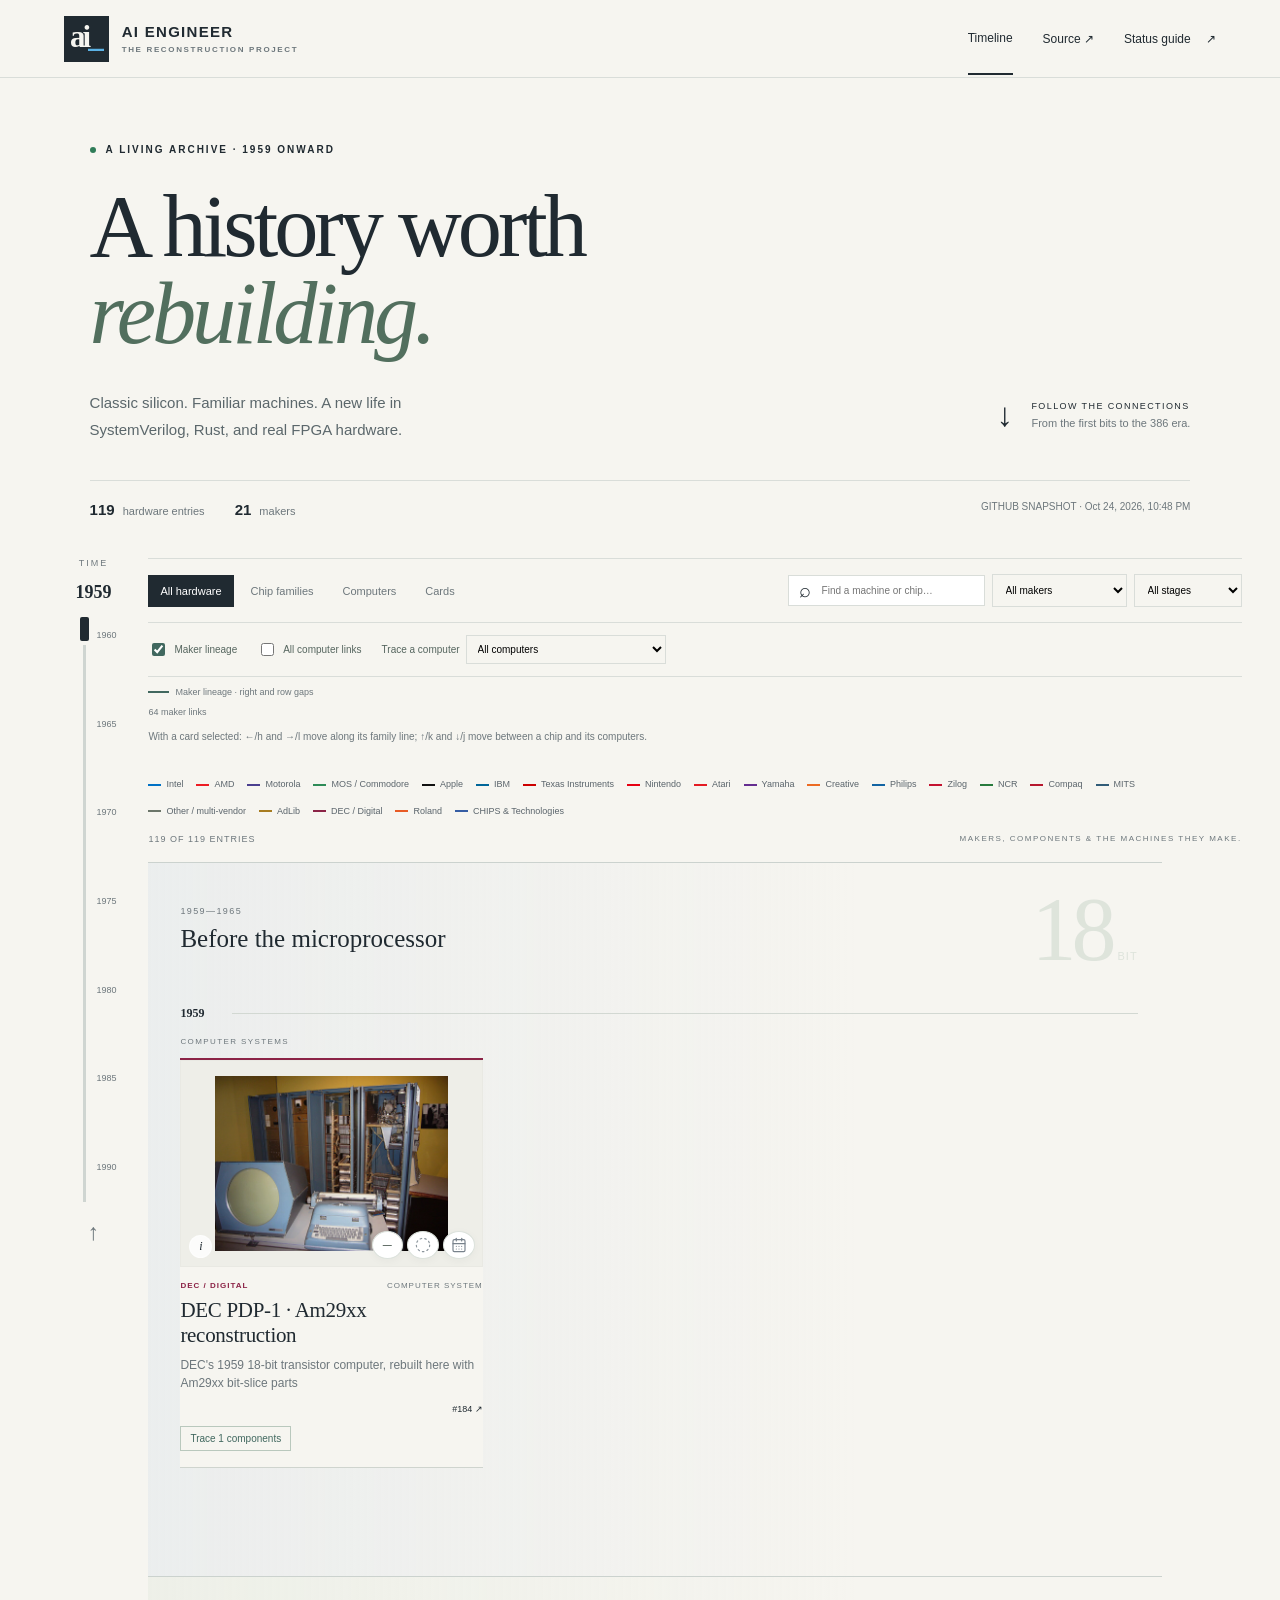
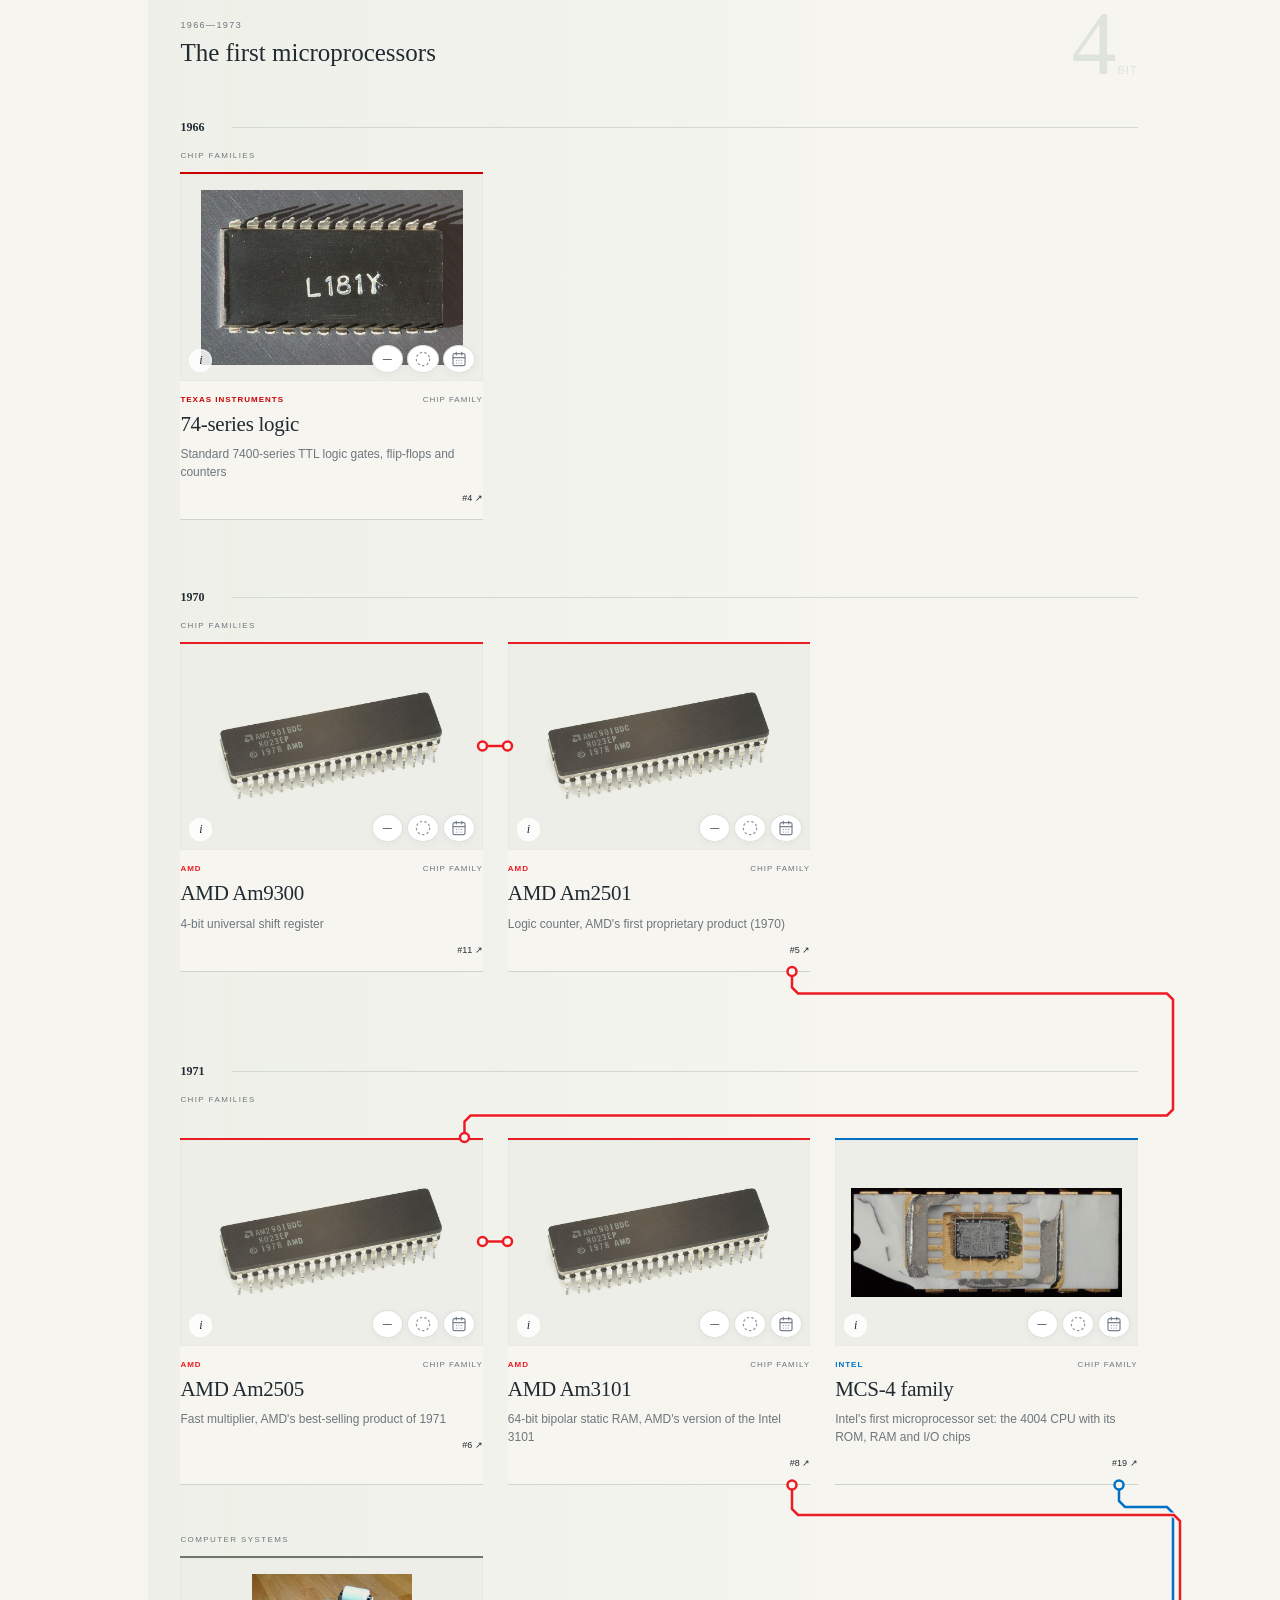
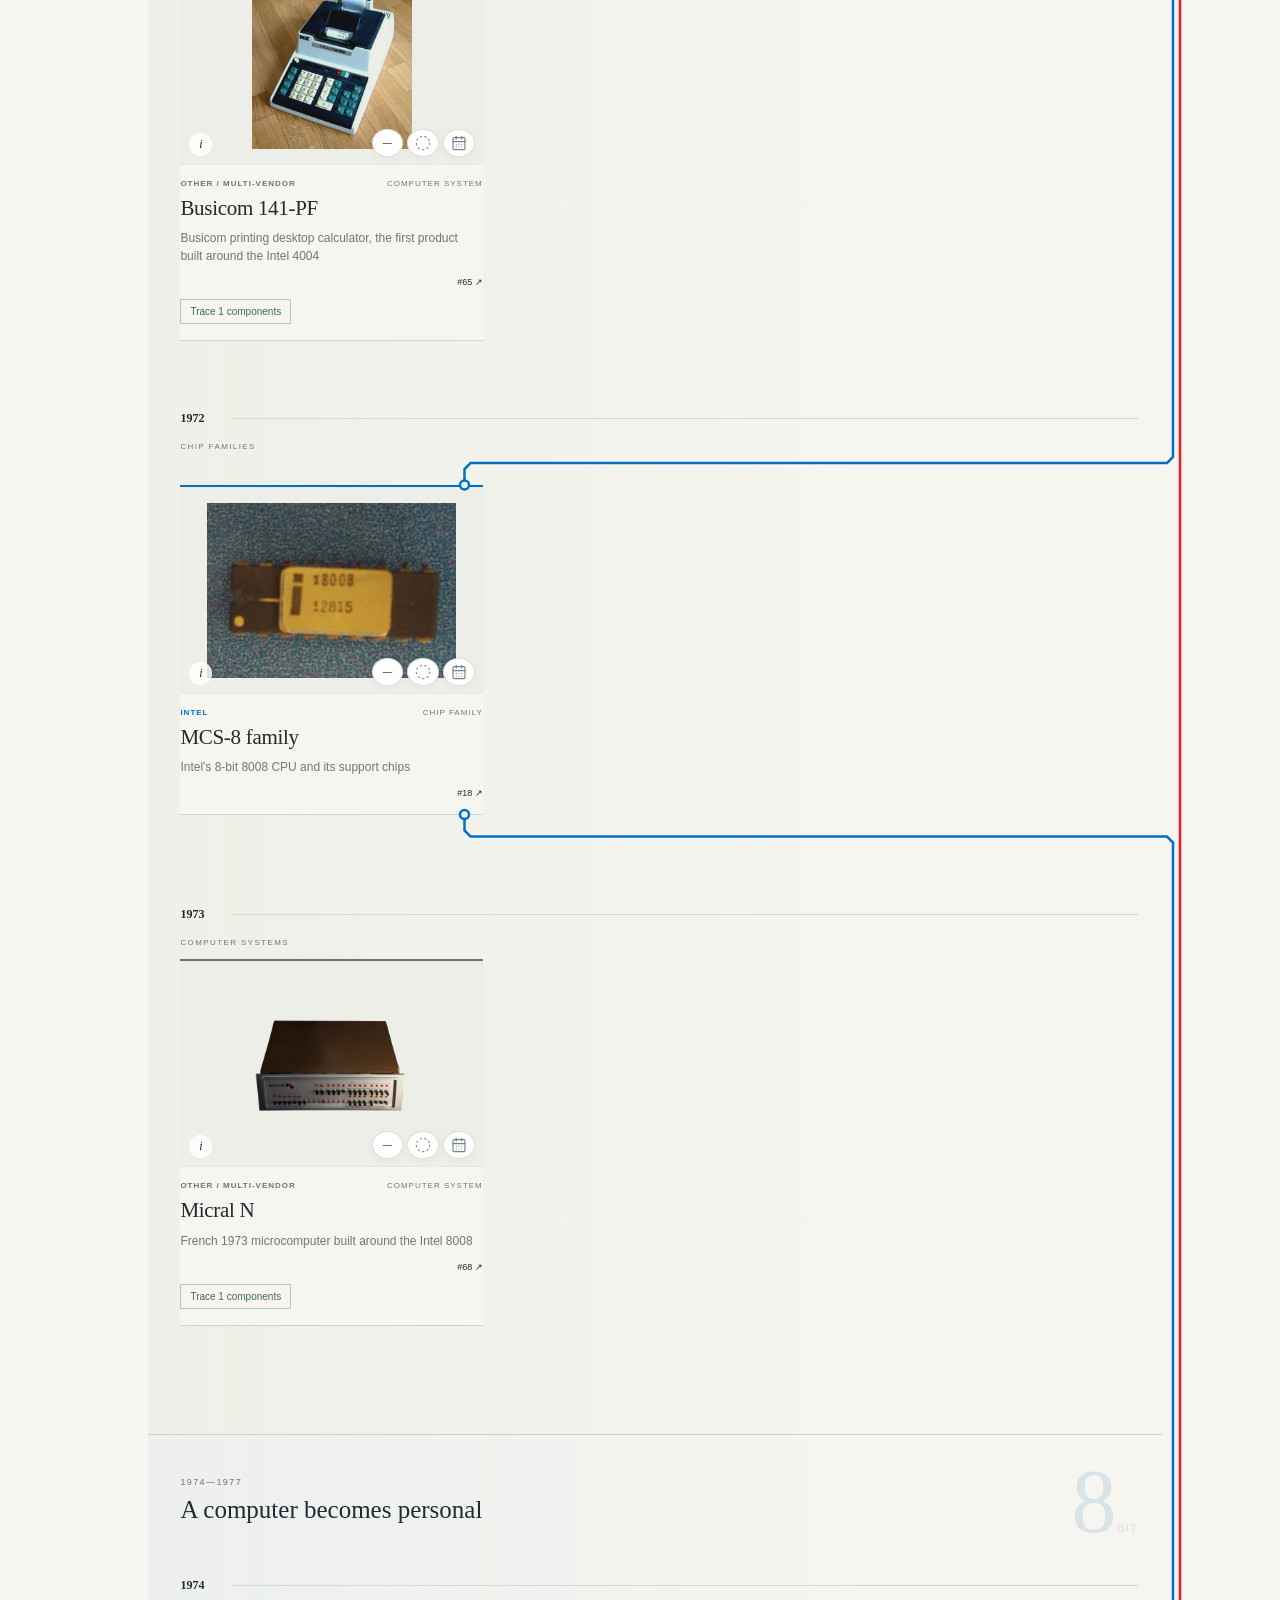
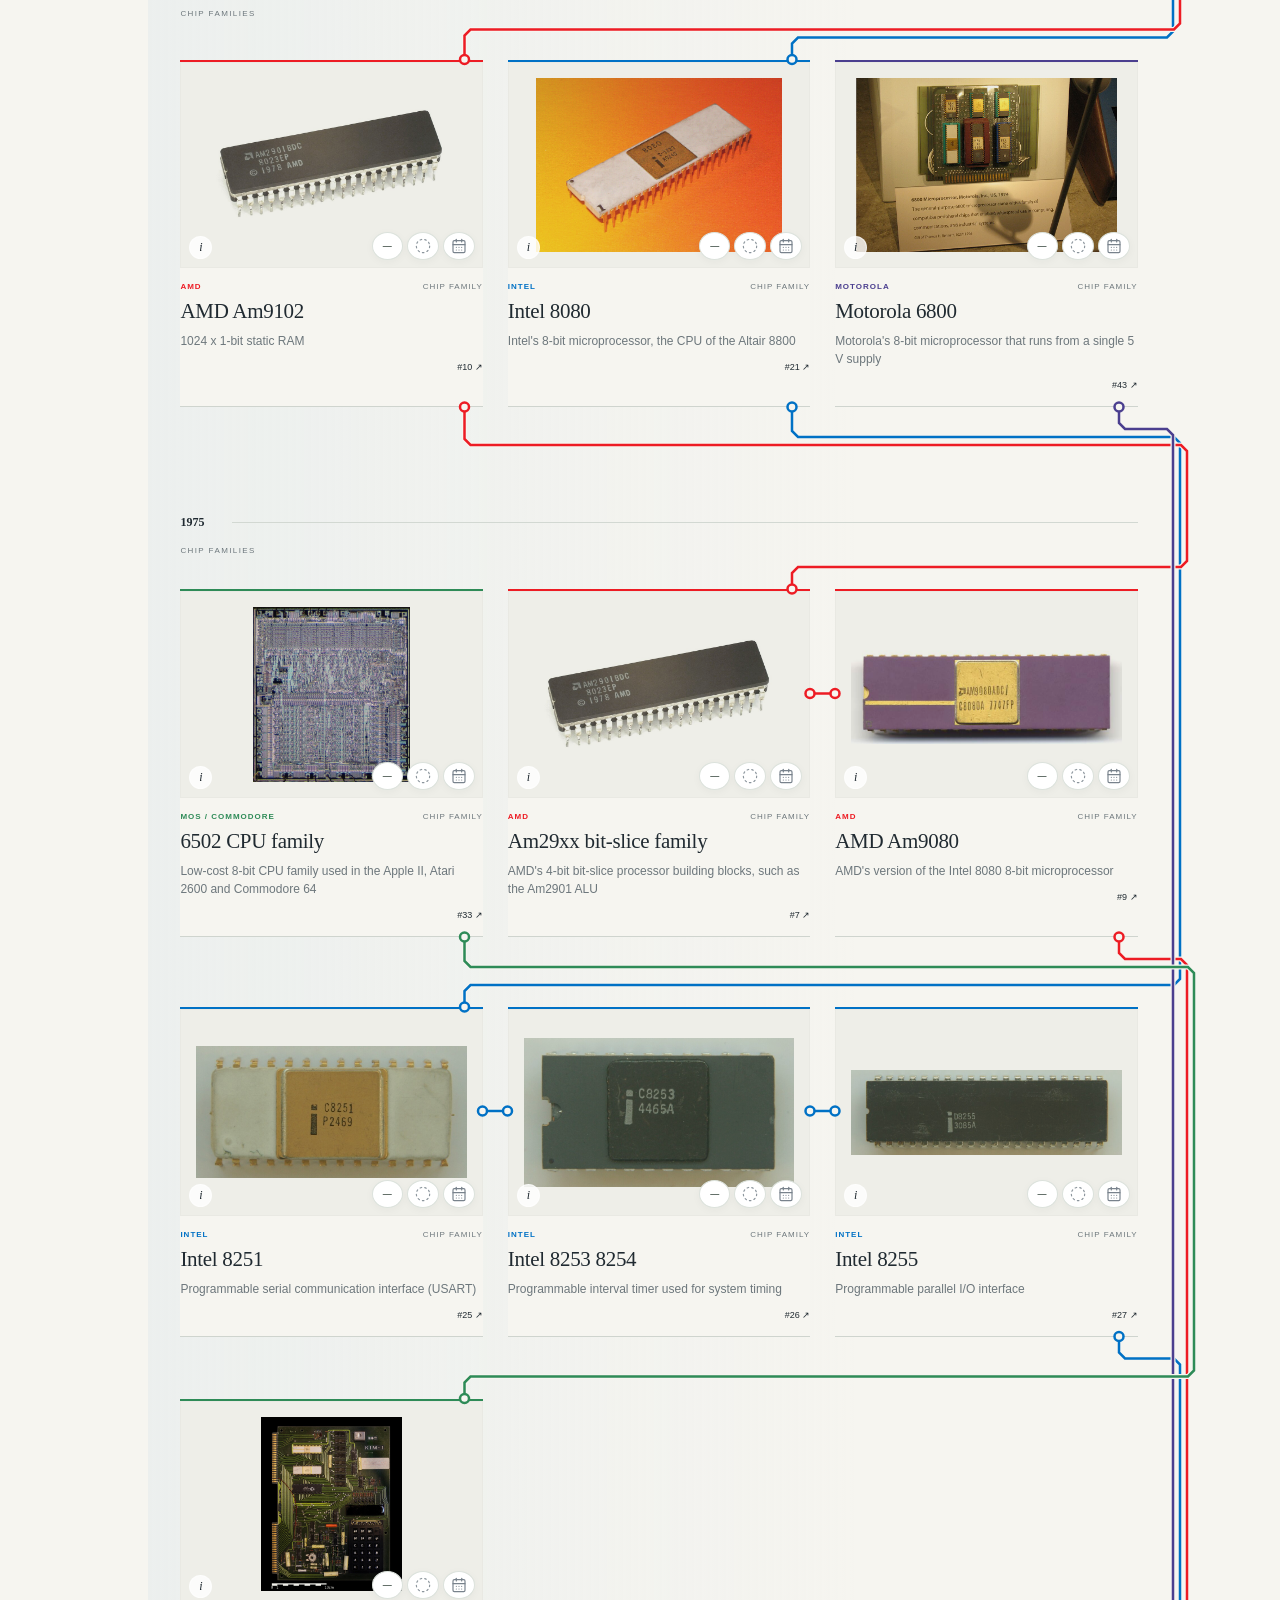
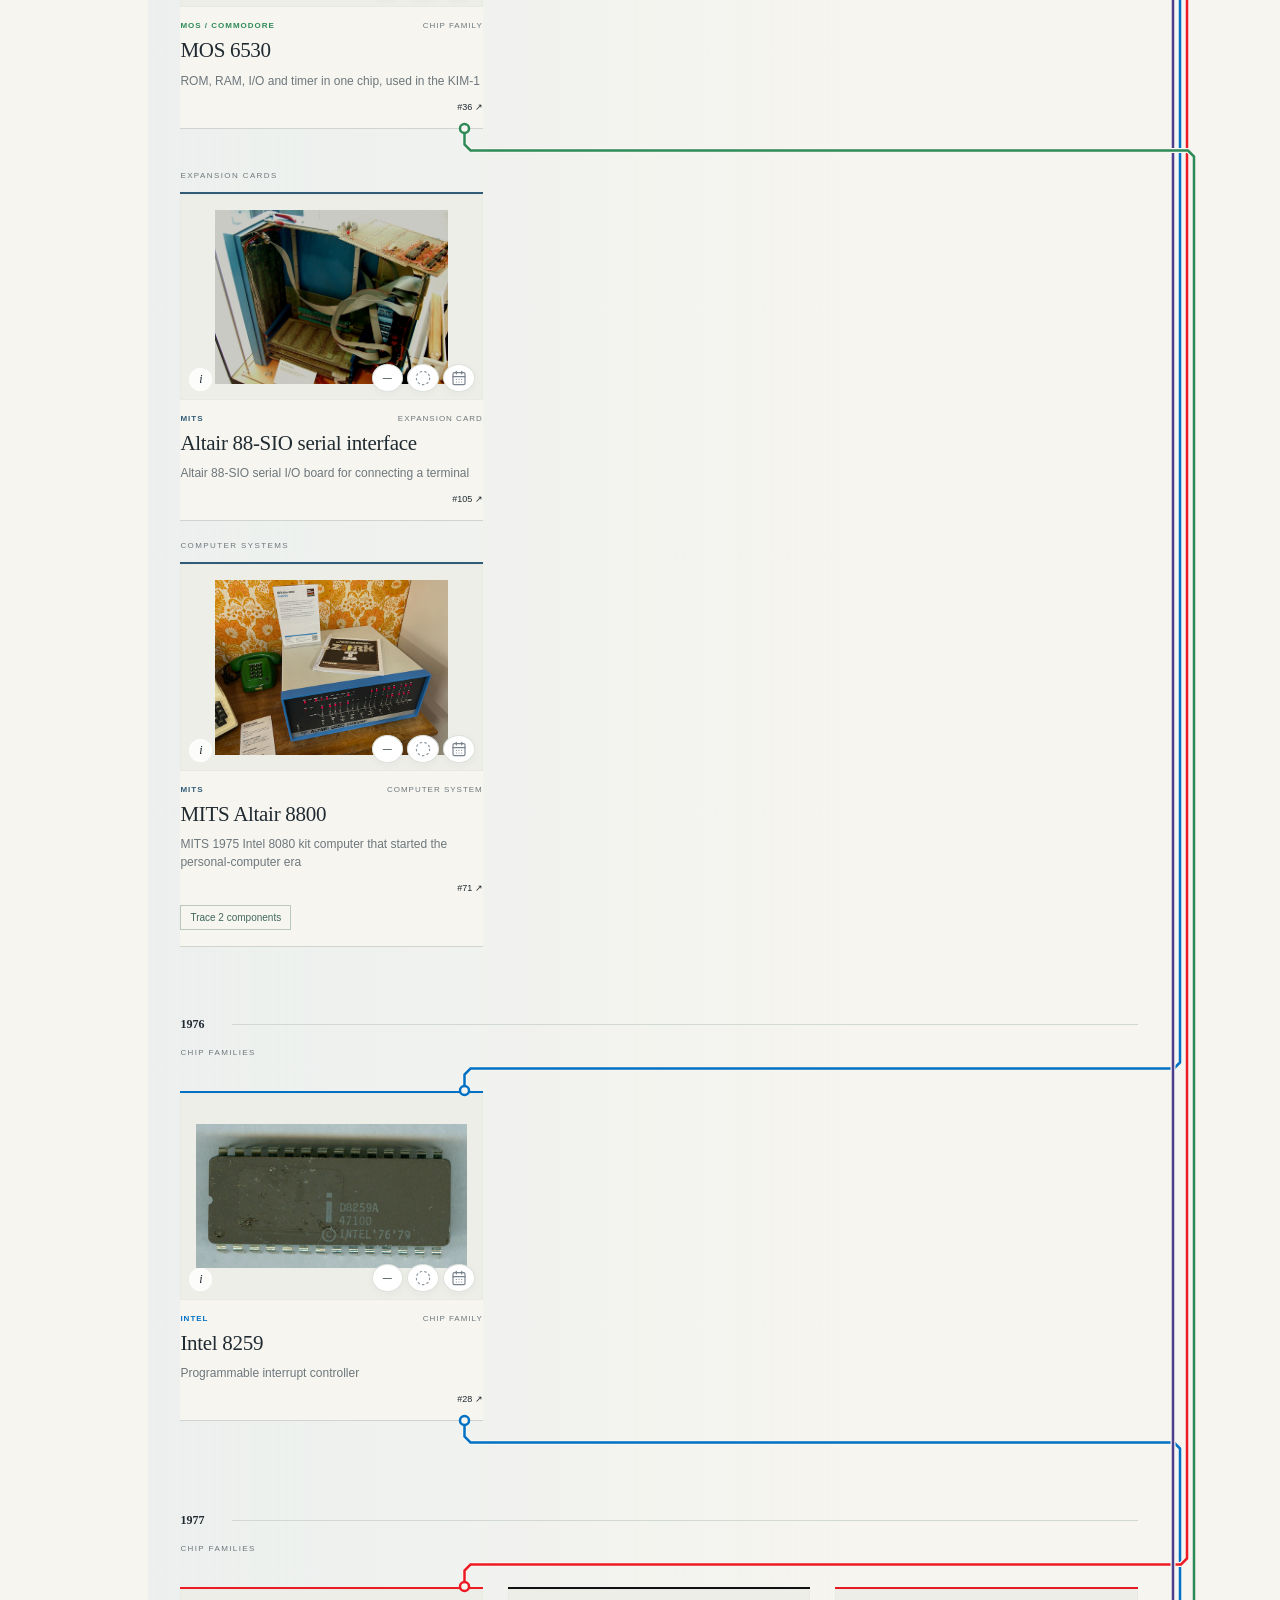
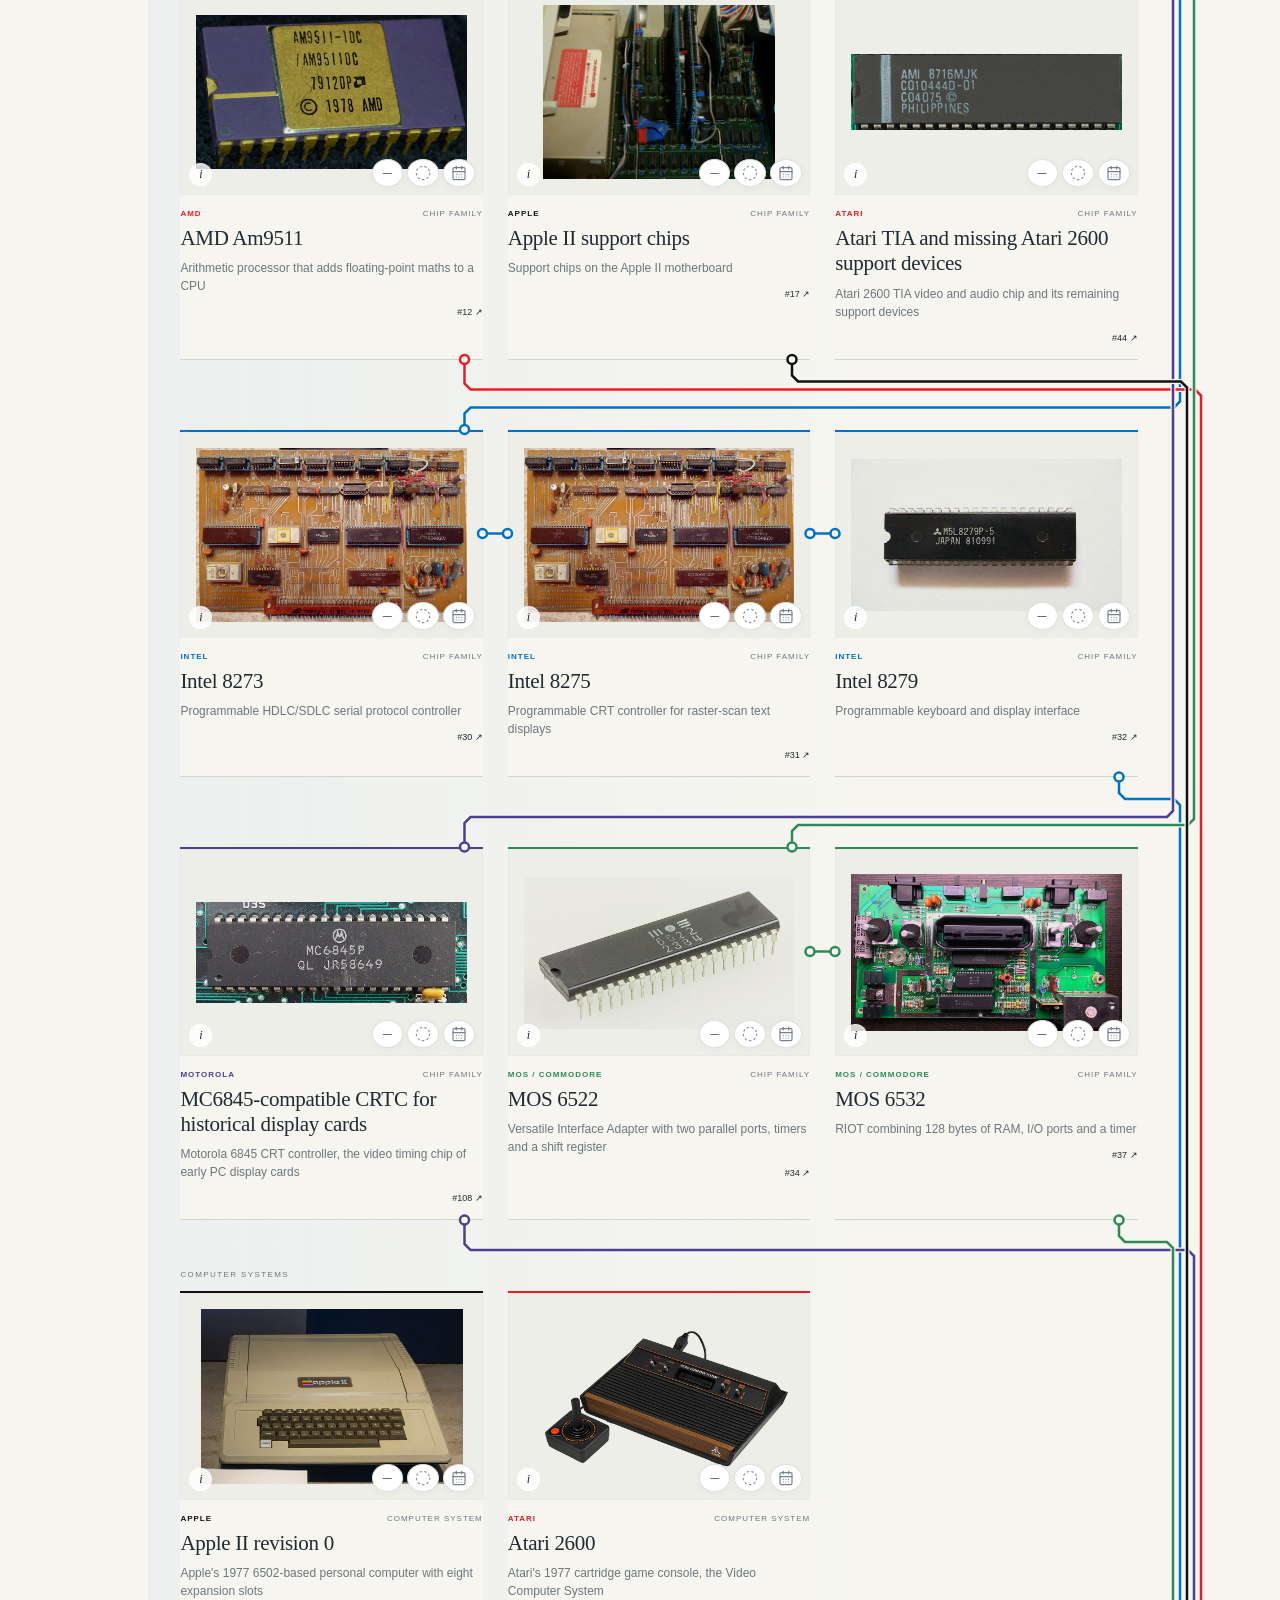
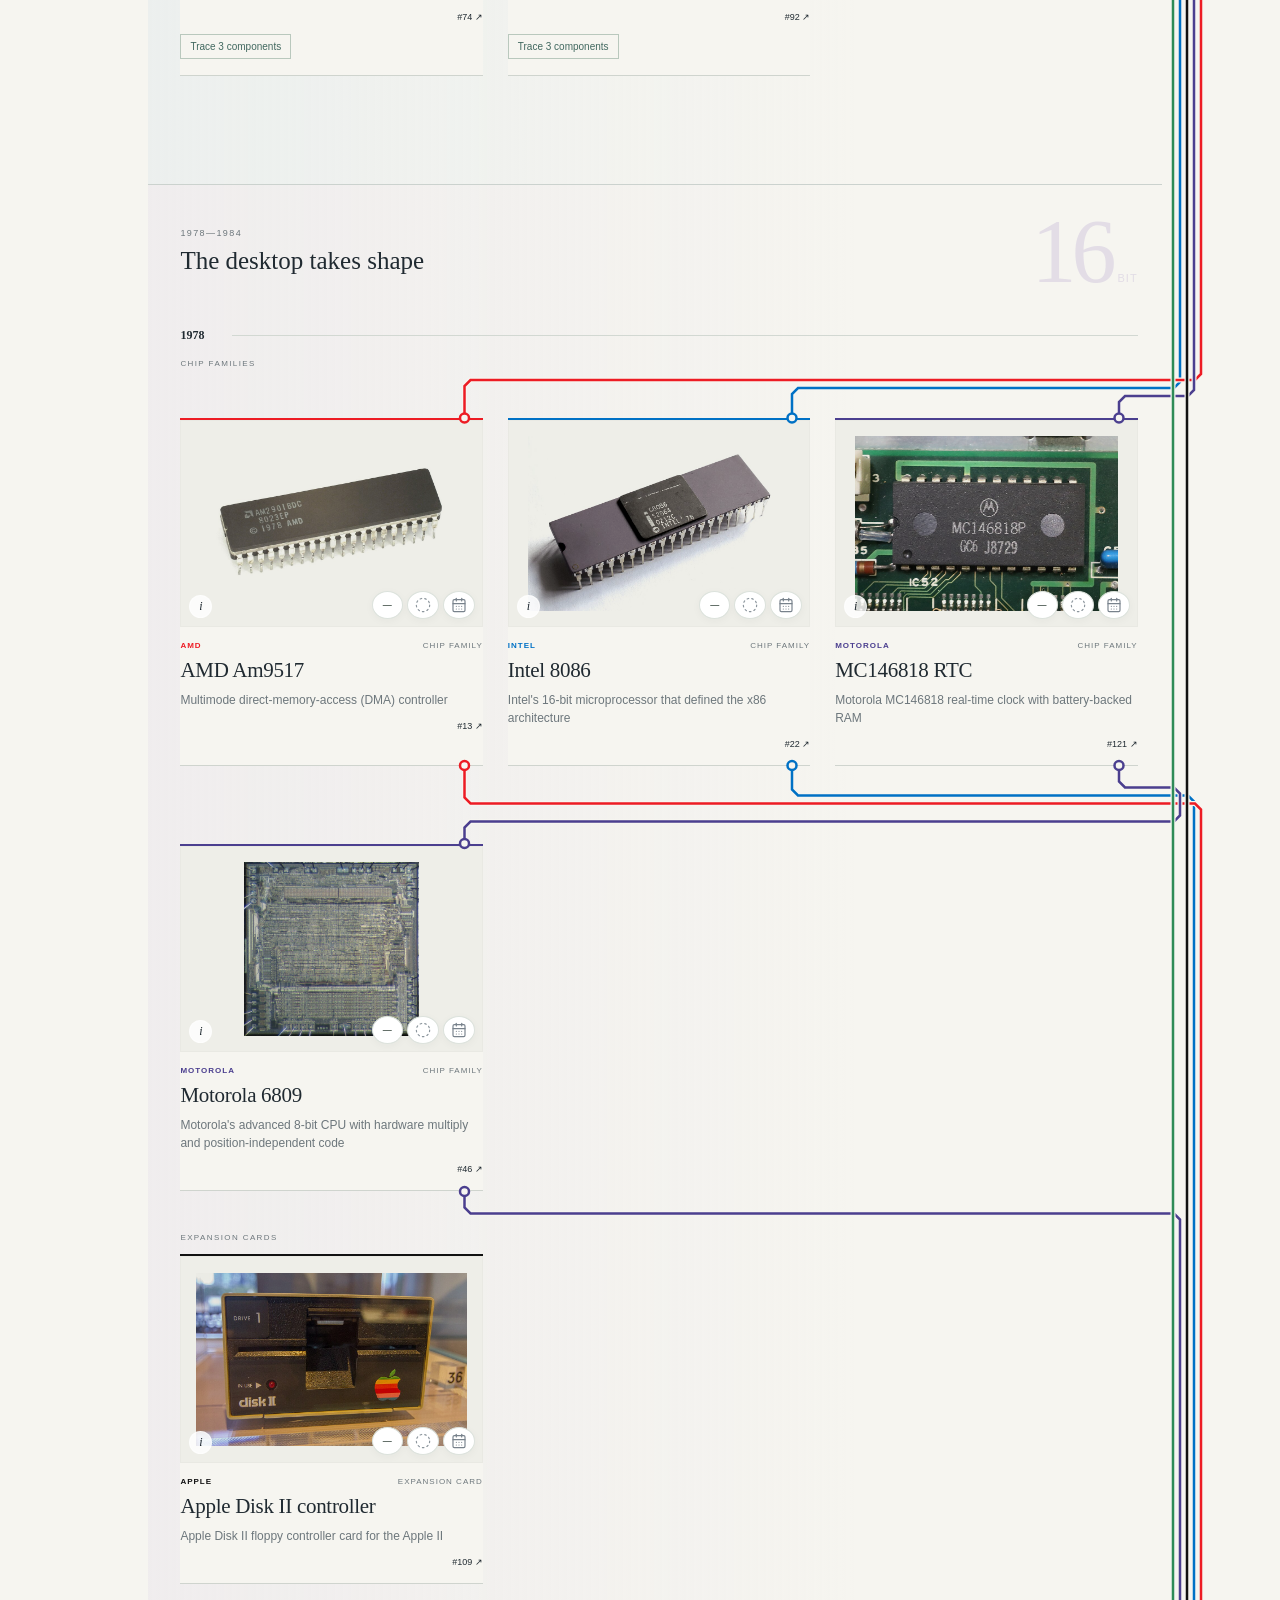
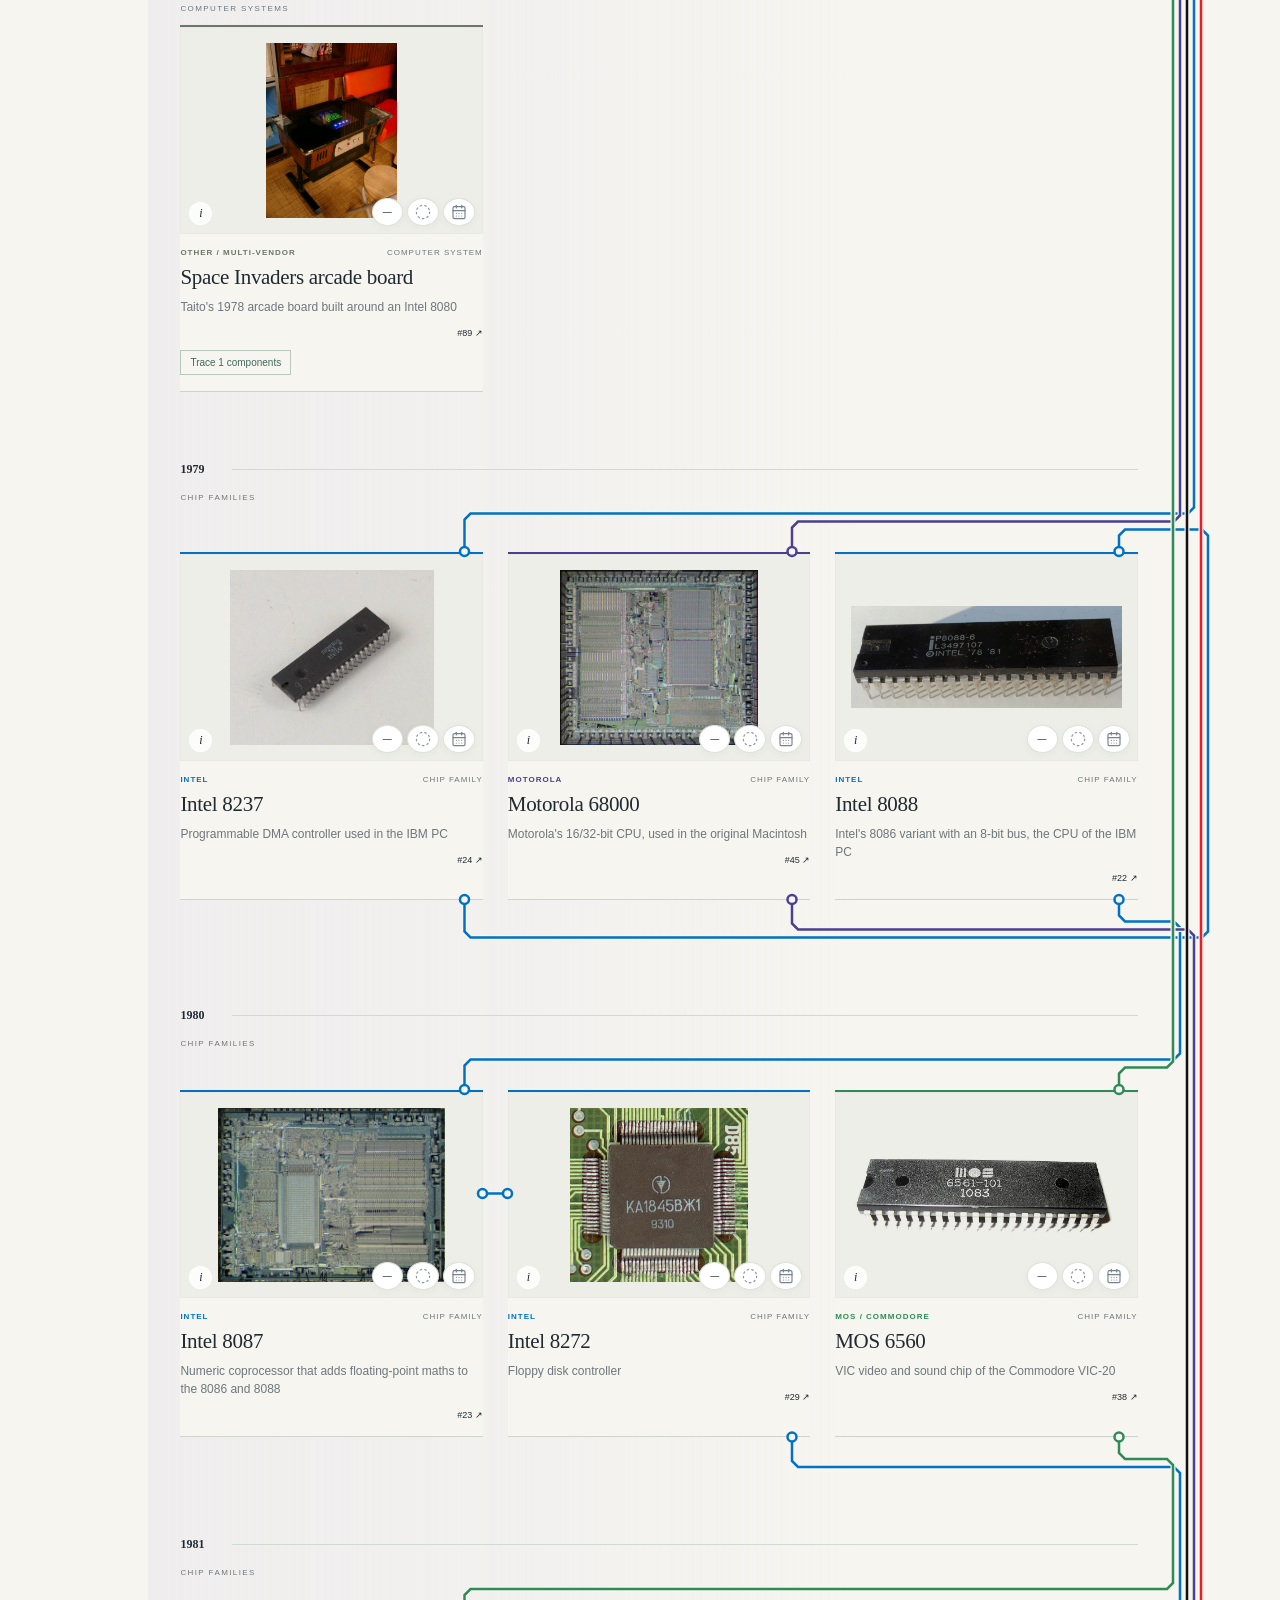
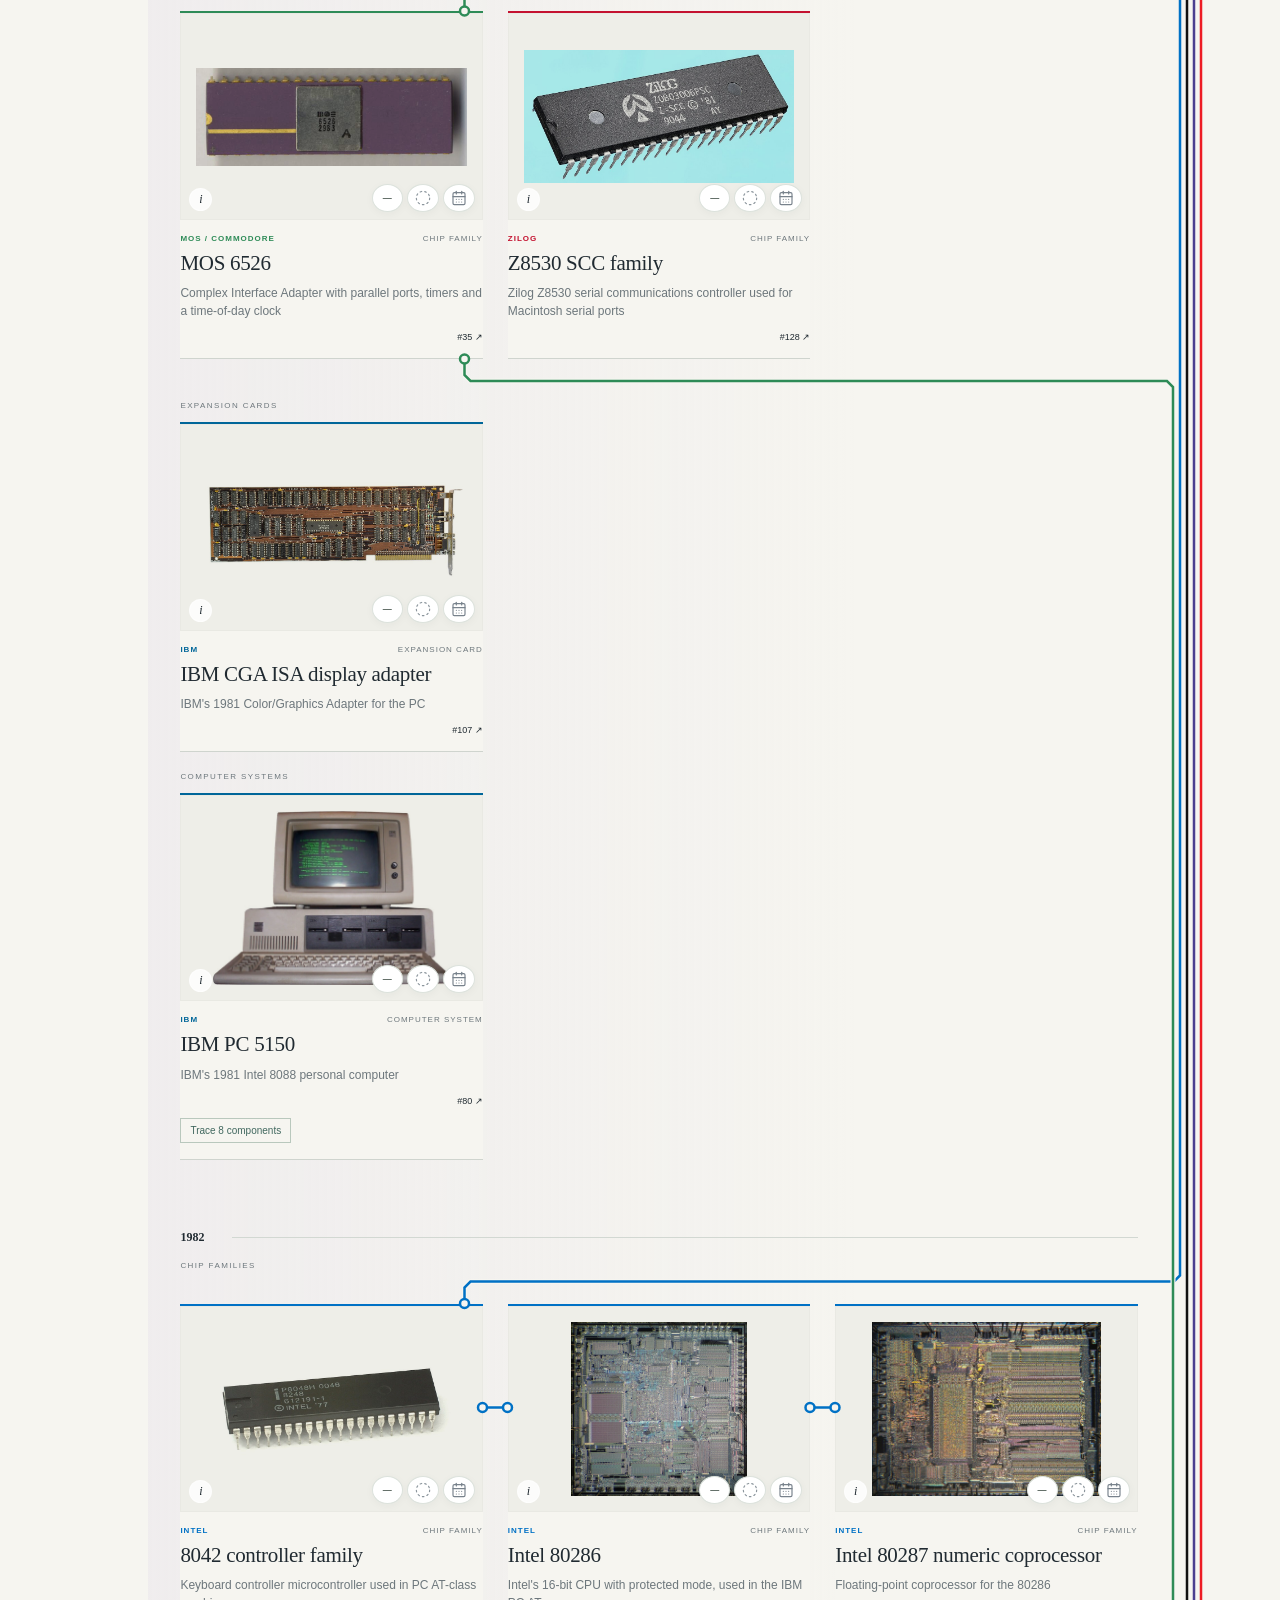
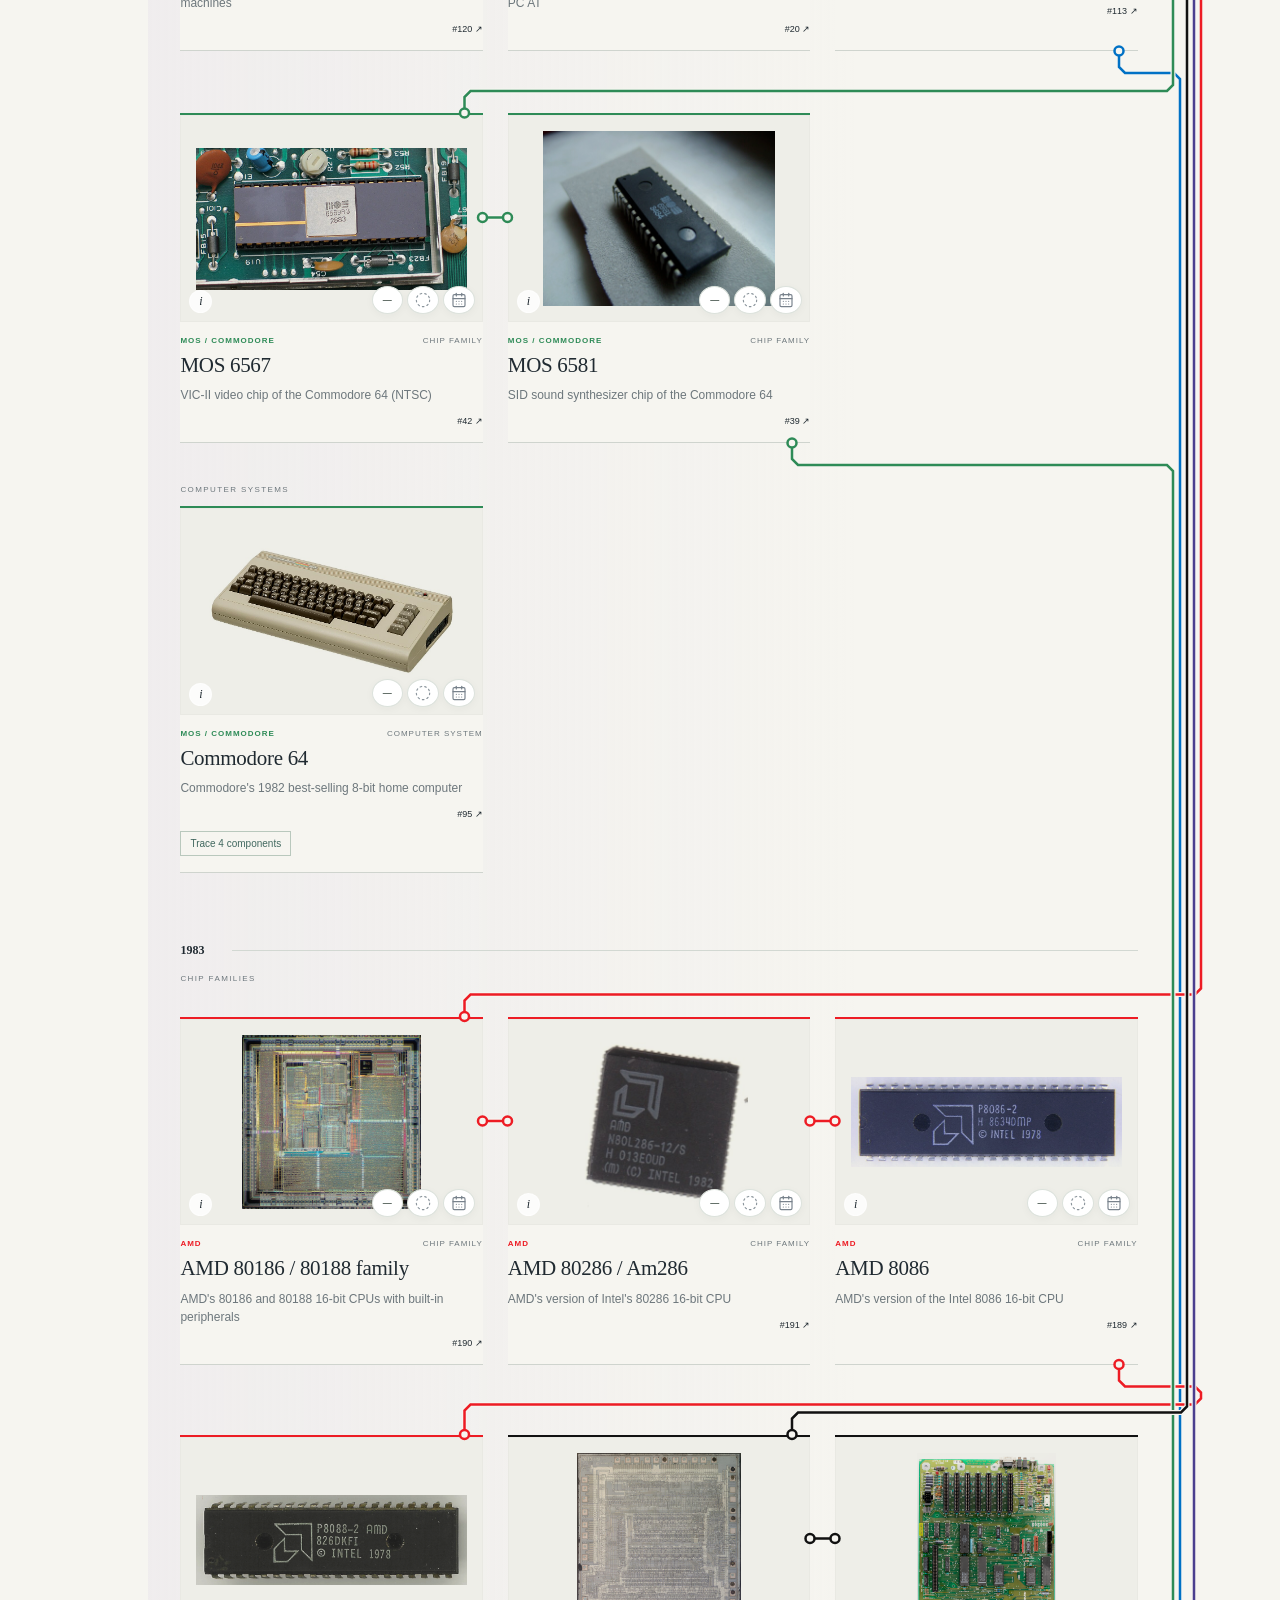
==== index.html @ f19bc6e1 "website: info dialog, one-line card summaries and correct Macintosh chip photos Cards now show only " ====
<!doctype html>
<html lang="en">
<head><meta charset="utf-8"><meta name="viewport" content="width=device-width,initial-scale=1"><meta name="description" content="A living timeline of classic chips, computers and expansion cards being rebuilt in SystemVerilog, Rust and FPGA hardware."><meta name="theme-color" content="#f6f5f0"><title>AI Engineer — A history worth rebuilding</title><link rel="stylesheet" href="assets/timeline.css"><script type="module" src="assets/timeline.js"></script></head>
<body>
<a class="skip" href="#timeline">Skip to the timeline</a>
<header class="masthead"><a class="wordmark" href="#top"><span class="brand-symbol" aria-hidden="true">ai<span>_</span></span><span>AI ENGINEER<small>THE RECONSTRUCTION PROJECT</small></span></a><nav aria-label="Main navigation"><a href="#timeline" class="current">Timeline</a><a href="https://github.com/hevangel/ai_engineer" target="_blank" rel="noopener">Source ↗</a><button id="legend-toggle" aria-expanded="false" aria-controls="legend">Status guide <span aria-hidden="true">↗</span></button></nav></header>
<main id="top">
<section class="intro"><div class="eyebrow"><span class="live-dot"></span> A LIVING ARCHIVE · 1959 ONWARD</div><h1>A history worth<br><em>rebuilding.</em></h1><div class="intro-bottom"><p>Classic silicon. Familiar machines. A new life in<br class="desktop"> SystemVerilog, Rust, and real FPGA hardware.</p><div class="intro-note"><span class="intro-arrow">↓</span><span>FOLLOW THE CONNECTIONS<br><small>From the first bits to the 386 era.</small></span></div></div><div class="archive-stats" aria-live="polite"><span><b id="entry-count">—</b> hardware entries</span><span><b id="company-count">—</b> makers</span><span class="sync-label" id="sync-label">Reading the archive…</span></div></section>
<section id="legend" class="legend-panel" hidden aria-label="Status legend"><div class="legend-heading"><div><span class="eyebrow">READING THE ARCHIVE</span><h2>Every badge has a meaning.</h2></div><button id="legend-close" aria-label="Close status guide">×</button></div><div id="stage-legend" class="stage-legend"></div><p id="coverage-explanation"></p><div id="build-legend" class="build-legend"></div><p class="fineprint" id="legend-fineprint"></p></section>
<div class="archive-layout"><aside class="time-rail" aria-label="Year navigation"><span class="rail-title">TIME</span><output id="current-year" for="year-scrubber">1959</output><div class="rail-track"><input id="year-scrubber" type="range" min="1959" max="1992" value="1959" aria-label="Scroll to year" aria-orientation="vertical"><div id="year-markers"></div></div><a href="#top" class="back-top" aria-label="Back to top">↑</a></aside>
<div class="archive"><div class="toolbar"><div class="view-tabs" role="group" aria-label="Hardware category"></div><div class="search-controls"><label class="search"><span aria-hidden="true">⌕</span><input id="search" type="search" placeholder="Find a machine or chip…" aria-label="Search the timeline"></label><label><span class="sr-only">Filter by company</span><select id="company"><option value="all">All makers</option></select></label><label><span class="sr-only">Filter by build stage</span><select id="stage"><option value="all">All stages</option></select></label></div></div>
<div class="connection-controls" role="group" aria-label="Connection display"><label><input type="checkbox" id="show-makers" checked>Maker lineage</label><label><input type="checkbox" id="show-systems"><span id="system-links-label">All computer links</span></label><label class="computer-picker">Trace a computer<select id="computer"><option value="all">All computers</option></select></label></div><div class="connection-key" id="connection-key" aria-label="Connection legend"></div><p id="trace-summary" aria-live="polite"></p><p class="wire-context" id="wire-context"></p><p id="wire-help" class="wire-help"></p><div class="maker-key" id="maker-key" aria-label="Company connection colors"></div><p class="archive-caption"><span id="result-count" aria-live="polite"></span><span>MAKERS, COMPONENTS & THE MACHINES THEY MAKE.</span></p><div id="error" role="alert" hidden></div><div class="timeline-scroll" role="region" aria-label="Hardware timeline; scroll horizontally when the wiring is wider than the screen" tabindex="0"><div id="timeline" tabindex="-1"><svg id="connections" role="group" aria-label="Hardware wire navigation" aria-describedby="wire-help"></svg><div id="eras"><div class="loading">Opening the archive…</div></div></div></div><div id="empty" hidden><h2>No hardware matches.</h2><p>Try another maker, stage, or search term.</p><button id="reset">Reset filters</button></div></div></div>
<footer><div><span class="footer-brand">AI ENGINEER</span><p>Preserve the behavior. Rebuild the machine.<br>Show the evidence.</p></div><div><a href="https://github.com/hevangel/ai_engineer">Explore the source ↗</a><p>Photos retain their original licenses.<br>Each photograph links to its source and attribution.</p></div></footer>
</main><dialog id="info-dialog" aria-labelledby="info-title"><button id="info-close">×</button><div id="info-body"></div></dialog><noscript><p>This timeline reads its catalog and status from JSON and needs JavaScript. View the <a href="data/catalog.json">catalog</a> and <a href="data/status.json">status snapshot</a> directly.</p></noscript>
<dialog id="bus-dialog" aria-labelledby="bus-title"><button id="bus-close" aria-label="Close bus connections">×</button><h2 id="bus-title"></h2><p>Choose where to go. Planned options still require card, slot and software compatibility checks.</p><ul id="bus-members"></ul><div id="connection-evidence"></div></dialog>
</body></html>
---- assets/timeline.css ----
@charset "UTF-8";
:root{--paper:#f6f5f0;--ink:#202a31;--muted:#6d777c;--line:#d9ddd9;--blue:#0071c5;--header:78px;color-scheme:light;font-family:Arial,Helvetica,sans-serif;font-synthesis:none;scroll-behavior:smooth}*{box-sizing:border-box}body{margin:0;background:var(--paper);color:var(--ink)}a{color:inherit;text-decoration:none}button,input,select{font:inherit}button,a,input,select{touch-action:manipulation}button{cursor:pointer}button:focus-visible,a:focus-visible,input:focus-visible,select:focus-visible{outline:3px solid #0071c5;outline-offset:4px}button{color:inherit}button:disabled{cursor:default}button:disabled{opacity:.6}.skip{position:fixed;top:-90px;left:20px;z-index:100;padding:14px;background:#fff}.skip:focus{top:10px}.sr-only{position:absolute;width:1px;height:1px;padding:0;margin:-1px;overflow:hidden;clip:rect(0,0,0,0);white-space:nowrap;border:0}[hidden]{display:none!important}.masthead{position:sticky;top:0;z-index:30;height:var(--header);display:flex;justify-content:space-between;align-items:center;padding:0 5%;background:rgba(246,245,240,.96);border-bottom:1px solid var(--line);backdrop-filter:blur(14px)}.wordmark{display:flex;gap:13px;align-items:center;font-size:15px;font-weight:750;letter-spacing:1.3px}.wordmark small{display:block;font-size:8px;letter-spacing:1.65px;color:var(--muted);margin-top:5px}.brand-symbol{font:bold 31px/1 Georgia,serif;letter-spacing:-3px;background:var(--ink);color:var(--paper);padding:5px 8px 10px 6px}.brand-symbol span{color:#5bb2e5}.masthead nav{display:flex;gap:30px;align-items:center;font-size:12px}.masthead nav button{background:none;border:0;padding:11px 0}.masthead .current{border-bottom:2px solid var(--ink);padding:28px 0}.masthead nav button span{margin-left:12px}.intro{max-width:1400px;margin:0 auto;padding:66px 7% 0}.eyebrow{font-size:10px;letter-spacing:2px;font-weight:700;display:flex;align-items:center;gap:10px}.live-dot{height:6px;width:6px;background:#2f7c58;border-radius:50%}h1{font:clamp(56px,6.9vw,104px)/.99 Georgia,'Times New Roman',serif;letter-spacing:-4px;font-weight:400;margin:28px 0 28px}h1 em{font-weight:400;color:#526f5e}.intro-bottom{display:flex;align-items:center;justify-content:space-between;gap:30px;padding-bottom:35px}.intro-bottom p{font-size:15px;line-height:1.8;color:#5b676b;margin:0}.intro-note{display:flex;gap:17px;align-items:center;font-size:9px;letter-spacing:1.4px;line-height:1.8}.intro-note small{font-size:11px;color:var(--muted);letter-spacing:0}.intro-arrow{font-size:33px;font-family:Georgia,serif}.archive-stats{display:flex;gap:30px;padding:20px 0;border-top:1px solid var(--line);font-size:11px;color:var(--muted)}.archive-stats b{color:var(--ink);font-size:15px;margin-right:5px}.sync-label{margin-left:auto;font-size:10px}.legend-panel{max-width:1190px;margin:24px auto 40px;border:1px solid var(--line);padding:28px 32px;background:#fff}.legend-heading{display:flex;justify-content:space-between;align-items:start}.legend-heading h2{font:30px Georgia,serif}.legend-heading button,#info-close{border:0;background:transparent;font-size:26px}.stage-legend{display:grid;grid-template-columns:repeat(3,1fr);gap:24px}.legend-item{display:flex;gap:12px;align-items:start}.legend-item strong{display:block;font-size:12px}.legend-item p{font-size:11px;color:var(--muted);line-height:1.6;margin:6px 0}.stage-symbol{color:var(--stage);width:26px;display:flex;justify-content:center}.stage-icon{width:16px;height:16px;fill:none;stroke:currentColor;stroke-width:1.75;stroke-linecap:round;stroke-linejoin:round;flex:none}.stage-symbol .stage-icon{width:22px;height:22px}.build-legend-item{display:flex;align-items:center;gap:7px}.build-legend-icon{color:var(--stage);display:flex}.build-legend-icon .stage-icon{width:18px;height:18px}.legend-panel>p{font-size:12px;line-height:1.8}.legend-panel .fineprint{color:var(--muted);font-size:11px}.build-legend{display:flex;gap:25px;font-size:12px}.archive-layout{display:grid;grid-template-columns:110px minmax(0,1fr);max-width:1440px;margin:20px auto 0;padding-right:5%}.time-rail{position:sticky;top:100px;height:calc(100vh - 130px);max-height:690px;align-self:start;display:flex;flex-direction:column;align-items:center;gap:14px;color:var(--muted)}.rail-title{font-size:9px;letter-spacing:2px}.time-rail output{font:bold 18px Georgia,serif;color:var(--ink)}.rail-track{position:relative;flex:1;min-height:130px;display:flex;justify-content:center;width:70px}.rail-track input{writing-mode:vertical-lr;direction:ltr;appearance:none;width:3px;height:100%;background:#cfd5d1;margin:0 0 0 -18px;border:0;cursor:ns-resize;position:relative;z-index:2}.rail-track input::-webkit-slider-thumb{appearance:none;background:var(--ink);height:24px;width:9px;border-radius:2px;box-shadow:0 0 0 4px var(--paper)}.rail-track input::-moz-range-thumb{background:var(--ink);height:24px;width:9px;border:0;border-radius:2px}#year-markers{position:absolute;inset:0 0 0 38px;pointer-events:none}.year-marker{position:absolute;left:0;font-size:9px;color:var(--muted);background:none;border:0;padding:0;pointer-events:auto;transform:translateY(-50%)}.back-top{font-size:23px;line-height:32px}.archive{min-width:0}.toolbar{position:sticky;top:var(--header);z-index:20;background:var(--paper);display:flex;justify-content:space-between;gap:10px;align-items:center;padding:15px 0;border-top:1px solid var(--line);border-bottom:1px solid var(--line);flex-wrap:wrap}.view-tabs{display:flex;gap:5px}.view-tabs button{background:none;border:0;font-size:11px;color:var(--muted);padding:10px 12px;white-space:nowrap}.view-tabs button.selected{background:var(--ink);color:#fff}.search-controls{display:flex;gap:7px;align-items:center}.search{display:flex;gap:8px;align-items:center;padding:6px 10px;border:1px solid var(--line);background:#fff}.search span{font-size:20px;line-height:17px}.search input{width:155px;border:0;background:transparent;font-size:10px;padding:3px;outline-offset:5px}.search-controls select{background:transparent;border:1px solid var(--line);font-size:10px;padding:9px;max-width:135px}.maker-key{display:flex;gap:13px;flex-wrap:wrap;padding:19px 0 16px;line-height:1.5}.maker-button{display:flex;gap:5px;align-items:center;font-size:9px;border:0;background:none;padding:0;color:#5a646b}.maker-button i{display:inline-block;width:13px;height:2px;background:var(--company)}.maker-button.active{color:#111;font-weight:700;text-decoration:underline;text-underline-offset:4px}.archive-caption{display:flex;justify-content:space-between;font-size:9px;letter-spacing:1px;color:var(--muted);margin:0;padding-bottom:18px}.archive-caption span:last-child{font-size:8px;letter-spacing:1.5px}#timeline{position:relative;isolation:isolate;min-height:150px;scroll-margin-top:170px}#connections{position:absolute;top:0;left:0;width:100%;height:100%;z-index:1;pointer-events:none;overflow:visible}.era{position:relative;padding:0 24px 50px 32px;border-top:1px solid #cbd2ce;isolation:auto;background:linear-gradient(90deg,rgba(222,231,218,.35),rgba(246,245,240,0) 70%)}.era[data-era="8"]{background:linear-gradient(90deg,rgba(218,230,235,.35),transparent 70%)}.era[data-era="16"]{background:linear-gradient(90deg,rgba(228,223,234,.35),transparent 70%)}.era[data-era="32"]{background:linear-gradient(90deg,rgba(234,224,213,.4),transparent 70%)}.era[data-era="undated"]{background:linear-gradient(90deg,rgba(226,227,224,.5),transparent 70%)}.era-header{display:flex;align-items:center;justify-content:space-between;position:relative;z-index:2;padding:26px 0 24px;gap:20px}.era-header h2{font:25px/1.2 Georgia,serif;margin:6px 0}.era-label{font-size:9px;letter-spacing:1.4px;text-transform:uppercase;color:var(--muted)}.era-number{font:90px/.9 Georgia,serif;color:#d6ded5;letter-spacing:-5px;white-space:nowrap;opacity:.75}.era[data-era="8"] .era-number{color:#cfdee3}.era[data-era="16"] .era-number{color:#dcd5e3}.era[data-era="32"] .era-number{color:#e2d6c7}.era-number small{font:11px Arial,sans-serif;letter-spacing:1px;margin-left:6px}.year-block{position:relative;scroll-margin-top:155px;padding:0 0 25px}.year-heading{display:flex;align-items:center;gap:12px;margin:12px 0 16px;position:relative;z-index:2}.year-heading span{font:bold 12px Georgia,serif;min-width:40px}.year-heading i{height:1px;background:#d2d8d2;flex:1}.year-grid{display:grid;grid-template-columns:repeat(3,minmax(0,1fr));gap:28px 25px;position:relative}.hardware{min-width:0;z-index:3;background:var(--paper);border-bottom:1px solid #cfd4ce;padding-bottom:16px;position:relative}.photo-wrap{position:relative;aspect-ratio:1.45;background:#eeeee8;border-top:2px solid var(--company);overflow:hidden}.photo-wrap img{width:100%;height:100%;object-fit:contain;mix-blend-mode:multiply;padding:16px;transition:transform .35s}.hardware:hover .photo-wrap img{transform:scale(1.035)}.photo-wrap:after{content:"";position:absolute;inset:0;border:1px solid #00000005;pointer-events:none}.info-button{position:absolute;left:9px;bottom:9px;z-index:4;border:1px solid #fff8;background:#ffffffcf;width:23px;height:23px;font:italic 12px Georgia,serif;border-radius:50%}.info-button:hover{background:#fff}.status-badges{position:absolute;right:8px;bottom:8px;display:flex;gap:4px;z-index:4;align-items:center}.badge{display:flex;align-items:center;justify-content:center;min-width:28px;height:28px;padding:0 7px;background:#fff;color:var(--stage,#53636b);border:1px solid #dce2dc;border-radius:50%;box-shadow:0 2px 8px #22332a0a;font-size:17px;cursor:help}.coverage-badge{font-size:9px;min-width:31px;font-weight:bold;color:#59665f}.build-badge{font-size:12px}.entry-meta{display:flex;justify-content:space-between;margin-top:14px;font-size:8px;letter-spacing:1px;text-transform:uppercase;color:var(--muted);gap:10px}.entry-meta .maker{color:var(--company);font-weight:700}.hardware h3{font:21px/1.2 Georgia,serif;letter-spacing:-.3px;margin:8px 0}.hardware h3 a:hover{text-decoration:underline;text-decoration-thickness:1px;text-underline-offset:4px}.hardware p{font-size:10px;line-height:1.65;color:var(--muted);margin:0}.entry-footer{display:flex;gap:6px;justify-content:flex-end;align-items:center;margin-top:12px;font-size:9px;color:var(--muted)}.entry-footer a{color:var(--ink)}.entry-footer a:hover{text-decoration:underline}.info-photo .representative{color:#8a7560}.loading,#empty{padding:70px 20px;color:var(--muted);font-family:Georgia,serif}#empty button{padding:10px 15px;border:1px solid var(--line);background:#fff}#error{padding:25px;border:1px solid #d5a498;background:#fff5f0;margin:20px 0;font-size:13px;line-height:1.7}footer{max-width:1280px;margin:30px auto 0;padding:50px 6% 60px;display:flex;justify-content:space-between;border-top:1px solid var(--line)}.footer-brand{font-size:12px;font-weight:700;letter-spacing:2px}footer p{font-size:11px;line-height:1.9;color:var(--muted)}footer a{font-size:12px}dialog{max-width:540px;width:90%;border:1px solid var(--line);padding:32px;background:var(--paper);color:var(--ink)}dialog::backdrop{background:#1f2a3166;backdrop-filter:blur(3px)}dialog h2{font:28px Georgia,serif}#info-close{position:absolute;right:16px;top:10px}#info-body{font-size:12px;line-height:1.8;overflow-wrap:anywhere}#info-body a{text-decoration:underline;text-underline-offset:3px}.info-photo img{width:100%;max-height:240px;object-fit:contain;margin:10px 0}
@media(min-width:1450px){.intro{padding-left:100px;padding-right:100px}.year-grid{gap:32px}.hardware h3{font-size:24px}.photo-wrap{aspect-ratio:1.5}}
@media(max-width:1100px){.toolbar{align-items:stretch;flex-direction:column}.search-controls{justify-content:space-between}.search{flex:1}.search input{width:100%}.intro{padding-top:45px}.archive-layout{grid-template-columns:85px minmax(0,1fr);padding-right:3%}.year-grid{grid-template-columns:repeat(2,minmax(0,1fr))}.archive-caption span:last-child{display:none}.era{padding-right:15px;padding-left:24px}.sync-label{font-size:9px}}
@media(max-width:650px){:root{--header:66px}.masthead{padding:0 18px}.wordmark{font-size:11px;gap:9px}.wordmark small{font-size:6px}.brand-symbol{font-size:25px}.masthead nav{gap:14px;font-size:10px}.masthead .current{display:none}.intro{padding:38px 23px 0}h1{font-size:57px;letter-spacing:-2.8px}.intro-bottom{display:block;padding-bottom:22px}.intro-bottom p{font-size:13px}.intro-note{display:none}.archive-stats{gap:16px;flex-wrap:wrap;font-size:9px}.sync-label{margin:0;flex-basis:100%}.archive-layout{grid-template-columns:49px minmax(0,1fr);padding-right:14px;margin-top:10px}.time-rail{top:86px;height:calc(100svh - 110px);width:45px}.time-rail output{font-size:14px}.rail-title{font-size:7px}.rail-track{width:37px}.rail-track input{margin-left:-15px}#year-markers{left:20px}.year-marker{font-size:7px}.toolbar{padding:10px 0}.view-tabs{gap:0;justify-content:space-between}.view-tabs button{font-size:9px;padding:9px 6px}.search-controls{flex-wrap:wrap}.search{flex-basis:100%}.search-controls select{flex:1;max-width:none;padding:8px}.maker-key{gap:10px;padding-top:15px;max-height:74px;overflow:auto}.maker-button{font-size:8px}.archive-caption{font-size:8px;padding-bottom:14px}.era{padding:0 10px 28px 13px}.era-header{padding:20px 0 16px;gap:5px}.era-header h2{font-size:22px;max-width:160px}.era-number{font-size:60px;letter-spacing:-3px}.era-number small{font-size:8px}.era-label{font-size:7px}.year-grid{grid-template-columns:minmax(0,1fr);gap:22px}.photo-wrap{aspect-ratio:1.5}.hardware h3{font-size:23px}.hardware p{font-size:11px}.entry-meta{font-size:9px}.entry-footer{font-size:10px}.stage-legend{grid-template-columns:1fr 1fr;gap:14px}.legend-panel{margin:15px;padding:20px}.legend-heading h2{font-size:25px}.build-legend{gap:12px;flex-wrap:wrap}footer{padding:30px 24px;gap:20px;flex-direction:column}}
@media(prefers-reduced-motion:reduce){:root{scroll-behavior:auto}*,*:before,*:after{transition:none!important;animation:none!important}}

@media(max-width:650px){.maker-key{flex-wrap:nowrap;overflow-x:auto;overflow-y:hidden;max-height:none;scrollbar-width:thin}.maker-button{flex-shrink:0}.search-controls>label:not(.search){flex:1}.search-controls select{width:100%}}

@media(max-width:650px){.year-block{scroll-margin-top:225px}#timeline{scroll-margin-top:225px}}

/* Circuit-board lineage: reserve the right gutter for visible, separate maker runs. */
#timeline{--trace-gutter:94px}
#eras{padding-right:var(--trace-gutter)}
#connections{z-index:4}
.year-grid{row-gap:72px}
.year-block{padding-bottom:38px}
.trace-wire,.trace-clearance{fill:none;stroke-linejoin:miter;stroke-linecap:butt;vector-effect:non-scaling-stroke}
.trace-clearance{stroke:var(--paper);stroke-width:6.5px}
.trace-wire{stroke-width:2.8px;stroke-opacity:.95}
.trace-pad{fill:var(--paper);stroke-width:2.8px;vector-effect:non-scaling-stroke}
@media(max-width:1100px){#timeline{--trace-gutter:78px}.year-grid{row-gap:72px}}
@media(max-width:650px){#timeline{--trace-gutter:54px}.trace-wire{stroke-width:2.3px}.trace-pad{stroke-width:2.3px}.year-grid{row-gap:72px}.era{padding-right:8px}}

/* Components feed computers through the same right-side PCB routing gutter. */
#timeline{--trace-gutter:156px}
.connection-required .trace-wire{stroke-width:2.2px;stroke-dasharray:7 4;stroke-opacity:.85}
.connection-optional .trace-wire{stroke-width:2.2px;stroke-dasharray:2 5;stroke-linecap:round;stroke-opacity:.85}
.connection-required .trace-clearance,.connection-optional .trace-clearance{stroke-width:3.5px}
.connection-controls{display:flex;flex-wrap:wrap;align-items:center;gap:12px 20px;padding:12px 0;border-bottom:1px solid var(--line);font-size:10px;color:#56665f}
.connection-controls label{display:flex;align-items:center;gap:6px}
.connection-controls input{accent-color:#41685f}
.connection-controls select{font:inherit;padding:7px;border:1px solid var(--line);background:var(--paper);max-width:260px}
.connection-key{display:flex;flex-wrap:wrap;gap:8px 18px;font-size:9px;color:var(--muted);padding:10px 0}
.connection-key span{display:flex;align-items:center;gap:6px}
.connection-key i{width:21px;border-top:2px solid #41685f}
.connection-key .required-key{border-top-style:dashed}
.connection-key .optional-key{border-top-style:dotted}
#trace-summary{font-size:9px;color:var(--muted);margin:0 0 12px}
.trace-computer{margin-top:12px;padding:6px 9px;background:transparent;border:1px solid #b9c8bd;color:#41685f;font-size:10px;text-align:left}
.trace-computer:hover{background:#e8eee6}.trace-computer.active{background:#41685f;border-color:#41685f;color:#fff}.trace-computer.active:hover{background:#2f4f48}
@media(max-width:1100px){#timeline{--trace-gutter:128px}}
@media(max-width:650px){#timeline{--trace-gutter:64px}.connection-controls{gap:9px;font-size:10px}.computer-picker{flex-basis:100%;flex-wrap:wrap}.connection-controls select{width:100%;max-width:none}.connection-key{font-size:8px;gap:9px}.connection-required .trace-wire,.connection-optional .trace-wire{stroke-width:1.7px}.connection-required .trace-clearance,.connection-optional .trace-clearance{stroke-width:2.5px}.hardware h3{font-size:21px}}

/* Independent tracks: hardware dependencies left, maker lineage right. */
.timeline-scroll{overflow-x:auto;overscroll-behavior-x:contain;padding-bottom:12px}
#timeline{--left-gutter:0px;--right-gutter:0px;--board-width:710px;min-width:calc(var(--board-width) + var(--left-gutter) + var(--right-gutter))}
#eras{padding-left:var(--left-gutter);padding-right:var(--right-gutter)}
.year-grid{grid-template-columns:repeat(3,minmax(200px,1fr));row-gap:18px}
.hardware-kind-group{margin-bottom:20px}
.kind-heading{font-size:8px;letter-spacing:1.4px;color:var(--muted);margin:8px 0 12px}
.trace-wire{stroke-width:2.5px;stroke-opacity:1}
.trace-clearance{stroke-width:5px}
.trace-pad{stroke-width:2.5px}
.connection-required .trace-wire,.connection-optional .trace-wire{stroke-width:2px;stroke-opacity:.95}
.connection-required .trace-clearance,.connection-optional .trace-clearance{stroke-width:4px}
.connection-controls label:has(input:disabled){opacity:.5}
@media(max-width:1100px){#timeline{--board-width:470px}.year-grid{grid-template-columns:repeat(2,minmax(190px,1fr))}}
@media(max-width:650px){#timeline{--board-width:224px}.year-grid{grid-template-columns:minmax(190px,1fr)}.kind-heading{font-size:8px}.trace-wire{stroke-width:2.3px}.connection-required .trace-wire,.connection-optional .trace-wire{stroke-width:2px}}

#timeline{--board-width:470px}.year-grid{grid-template-columns:repeat(2,minmax(190px,1fr))}@media(min-width:1600px){#timeline{--board-width:710px}.year-grid{grid-template-columns:repeat(3,minmax(200px,1fr))}}@media(max-width:650px){#timeline{--board-width:224px}.year-grid{grid-template-columns:minmax(190px,1fr)}}



.hardware{scroll-margin-top:225px}

/* Qualified dates remain readable without mistaking manual dates for chip launches. */



/* Later implementation parts are distinguished from original machine components. */
.connection-reconstruction .trace-wire{stroke-dasharray:10 3 2 3;stroke-width:2.5px}.connection-key .reconstruction-key{border-top-style:dashed;border-top-color:#ed1c24}.era[data-era="18"]{background:linear-gradient(90deg,rgba(220,227,234,.4),transparent 70%)}

/* Only the wire strokes and hollow pads receive pointer input. */
.trace-hit{fill:none;stroke:transparent;pointer-events:stroke;cursor:pointer;vector-effect:non-scaling-stroke}
.trace-jump{cursor:pointer}.trace-jump .trace-pad{pointer-events:all}
.trace-jump:focus-visible{outline:none}.connection:hover .trace-wire,.connection:focus-within .trace-wire{stroke-width:3px;stroke-opacity:1}
.connection:focus-within .trace-clearance{stroke-width:6px}
.hardware:focus{outline:2px solid var(--company);outline-offset:6px}
.wire-help{font-size:10px;color:var(--muted);margin:0 0 14px;line-height:1.6}

/* Shared expansion buses sit beyond every maker lane. */
.bus-trunk{stroke-width:3.5px!important}.bus-tap{stroke-width:2px}.bus-label{font:8px Arial,Helvetica,sans-serif;letter-spacing:.2px;pointer-events:none;paint-order:stroke;stroke:var(--paper);stroke-width:3px}
.bus-junction{pointer-events:none}.bus-control{cursor:pointer}.bus-control .bus-pad{pointer-events:all}.bus-control:focus-visible{outline:none}.bus-control:hover .trace-wire,.bus-control:focus-within .trace-wire{stroke-width:3px;stroke-opacity:1}.bus-control:focus-within .trace-clearance{stroke-width:7px}
.connection-key .bus-key{border-top-width:4px;border-color:var(--ink)}
#bus-dialog{width:min(460px,calc(100vw - 32px));max-height:80vh;overflow:auto;padding:24px;border:1px solid var(--line);color:var(--ink);background:var(--paper)}
#bus-dialog::backdrop{background:rgba(32,42,49,.35)}#bus-close{float:right;background:none;border:0;font-size:25px}#bus-title{font:25px/1.2 Georgia,serif;margin:6px 26px 12px 0}#bus-dialog>p{font-size:12px;line-height:1.6;color:var(--muted)}#bus-members{list-style:none;padding:0;margin:18px 0 0}#bus-members li{border-top:1px solid var(--line);padding:12px 0}#bus-members a{display:block;text-decoration:underline;text-underline-offset:3px;font-size:14px}#bus-members small{display:block;margin-top:5px;color:var(--muted);font-size:10px}

.bus-direct-hit,.bus-rail-hit{fill:transparent;pointer-events:all;cursor:pointer}

.compatible-net .trace-wire{stroke-dasharray:8 3 2 3;stroke-width:2.2px}.compatible-trunk{stroke-width:2.8px!important}.connection-key .compatible-key{border-top-style:double;border-top-width:3px}#connection-evidence a{display:block;font-size:11px;line-height:1.5;margin-top:12px;text-decoration:underline;text-underline-offset:3px}

/* Member chips share a single historical chipset card and status. */
.chipset-members{border-top:1px solid var(--line);margin:16px 0 12px;padding-top:12px}.chipset-members h4{margin:0 0 10px;font-size:10px;letter-spacing:.8px;text-transform:uppercase;color:var(--muted)}.chipset-members ul{list-style:none;padding:0;margin:0;display:grid;gap:10px}.chipset-members li{display:grid;grid-template-columns:minmax(65px,max-content) minmax(0,1fr);gap:12px;align-items:baseline;font-size:11px;line-height:1.5}.chipset-members strong{font-family:ui-monospace,monospace;font-size:12px}.chipset-members li span{color:var(--muted);overflow-wrap:anywhere}

.wire-context{font-size:11px;line-height:1.6;color:var(--muted);margin:6px 0 12px;max-width:70ch}

/* Fit the available window before introducing horizontal diagram scrolling. */
.archive-layout{width:100%;max-width:none;padding-inline:clamp(14px,3vw,64px)}
#timeline{--card-min-width:200px;--card-columns:1;--board-width:256px}
.year-grid{grid-template-columns:repeat(var(--card-columns),minmax(var(--card-min-width),1fr))}
@media(max-width:650px){#timeline{--card-min-width:190px;--board-width:212px}}

.bus-row-wire{stroke-width:2.5px}.bus-direction{font-size:12px;color:var(--muted)}.bus-evidence{font-size:11px;color:var(--muted);line-height:1.6;margin-top:8px}.bus-evidence summary{cursor:pointer}.bus-evidence p{font-size:11px}.bus-evidence a{font-size:11px!important}

.hardware .summary{margin:0 0 6px;font-size:12px;line-height:1.5;color:var(--muted)}
#info-dialog{max-height:88vh;overflow:auto}#info-dialog h2{margin:4px 30px 10px 0;line-height:1.15}
.info-kind{display:flex;justify-content:space-between;gap:10px;margin:0;font-size:9px;letter-spacing:1px;text-transform:uppercase;color:var(--muted)}.info-kind .maker{color:var(--company);font-weight:700}
.info-summary{margin:0 0 18px;font-size:14px;line-height:1.6}
.info-date h3,.info-date h4,.chipset-members h4{margin:0 0 6px;font-size:10px;letter-spacing:.8px;text-transform:uppercase;color:var(--muted)}.info-date h4{margin-top:12px}.info-date p{margin:0 0 6px}.info-date a{display:block;margin-top:5px}
.info-issue{margin:14px 0 0}
.info-photo{margin-top:20px;border-top:1px solid var(--line);padding-top:12px}.info-photo summary{cursor:pointer;font-size:10px;letter-spacing:.8px;text-transform:uppercase;color:var(--muted)}.info-photo summary:focus-visible{outline:3px solid var(--blue);outline-offset:4px}.info-photo p{margin:4px 0}
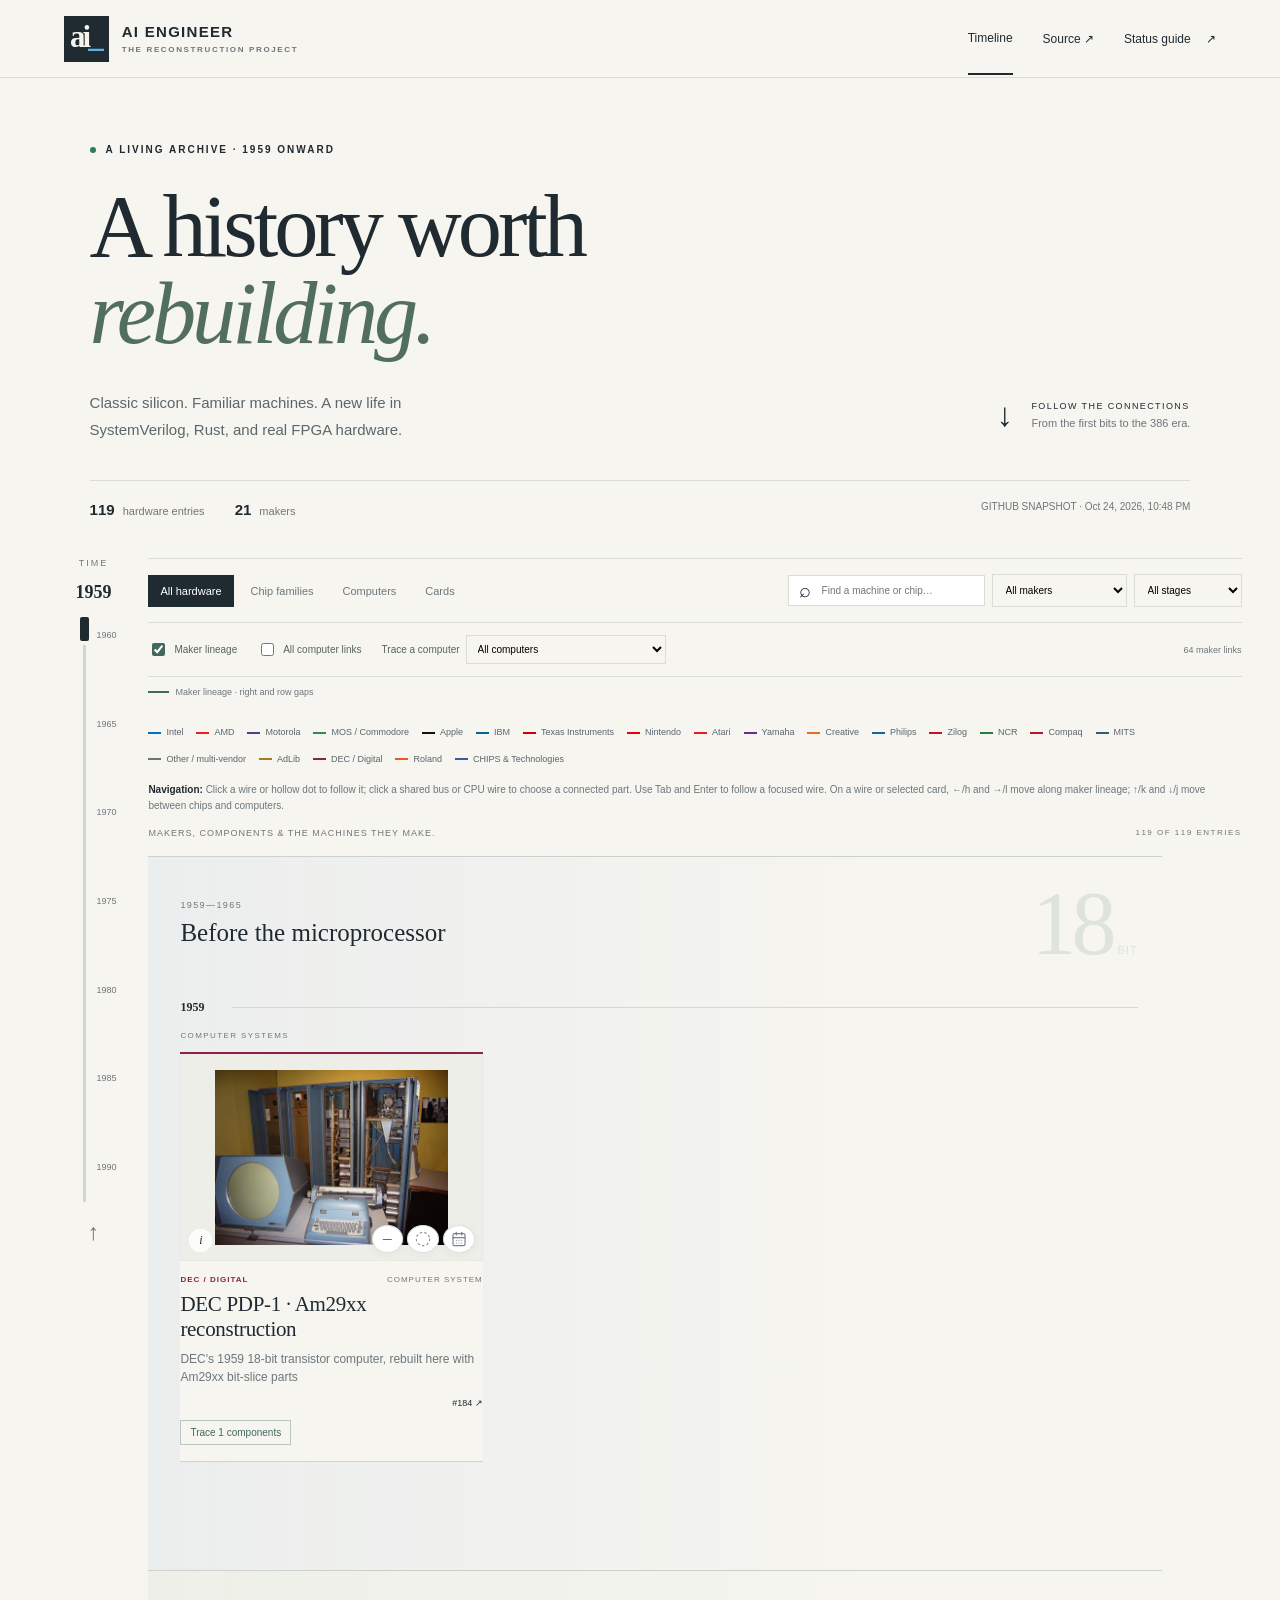
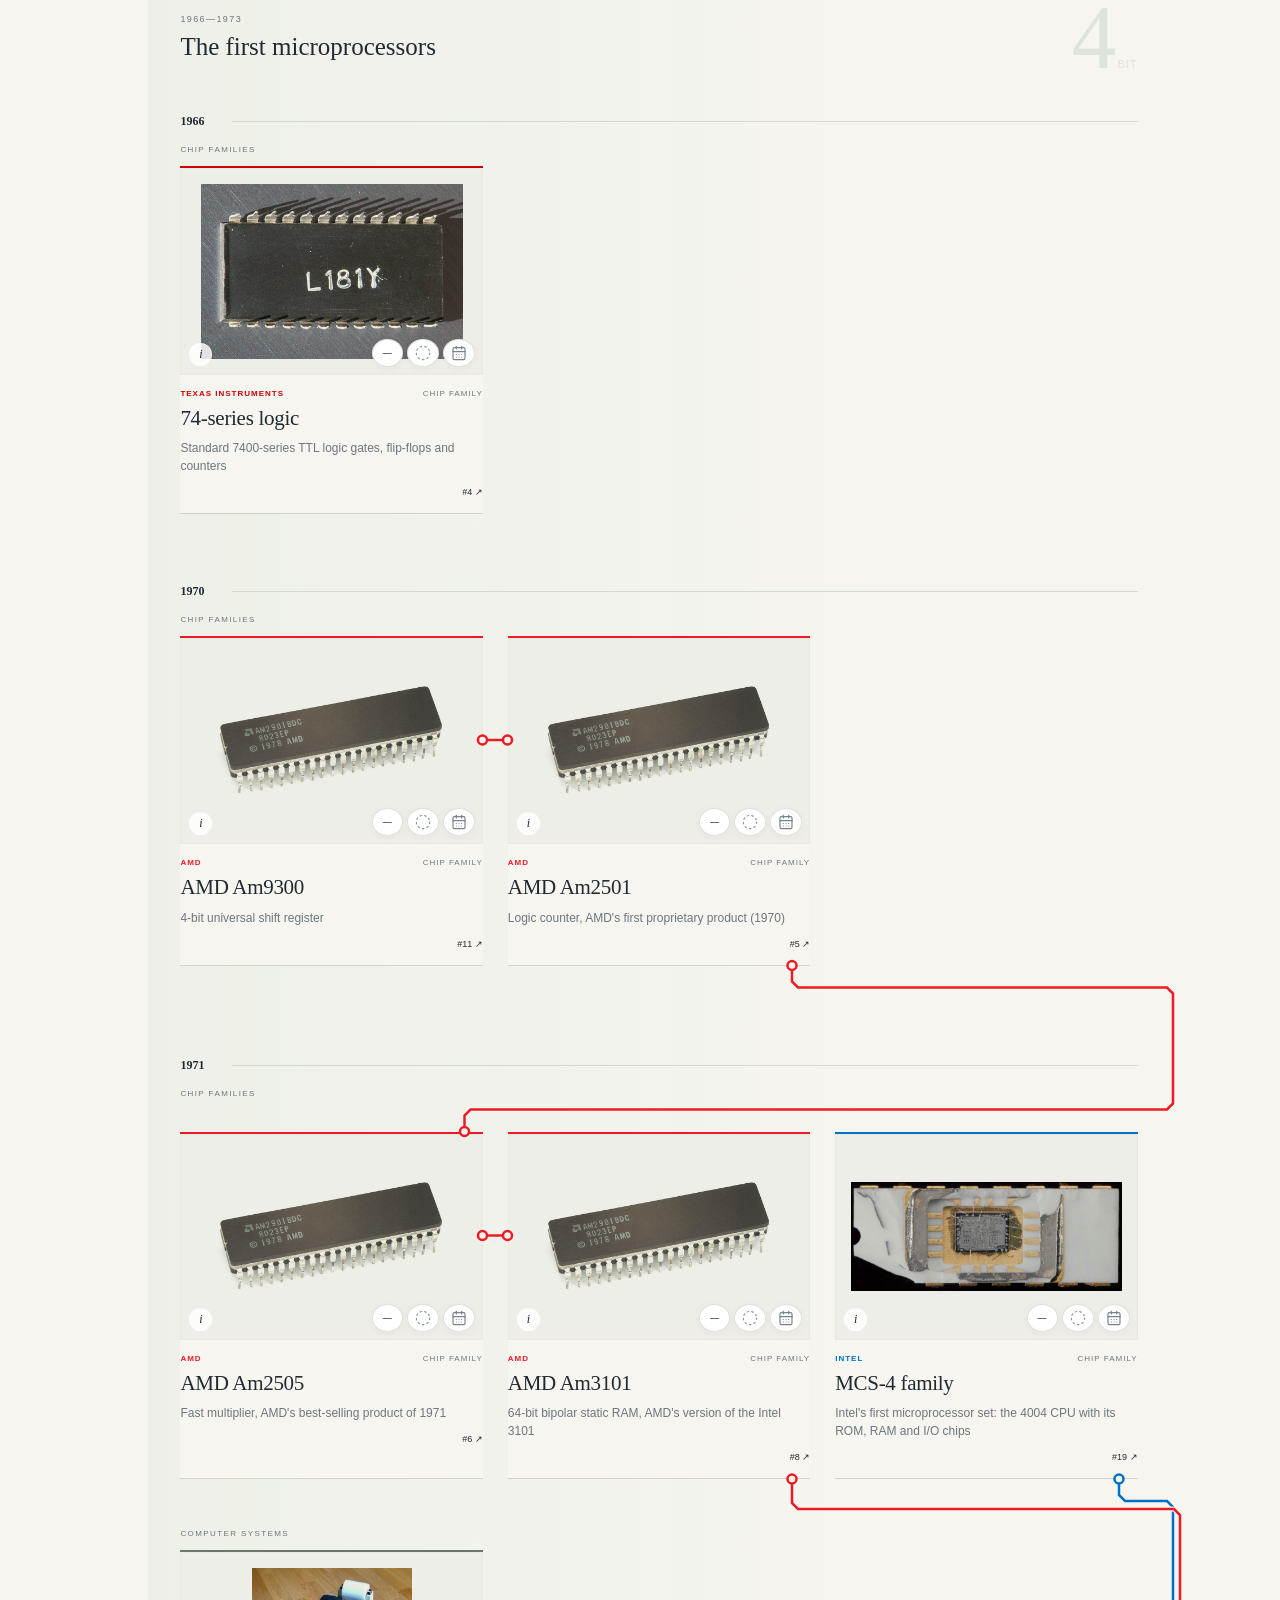
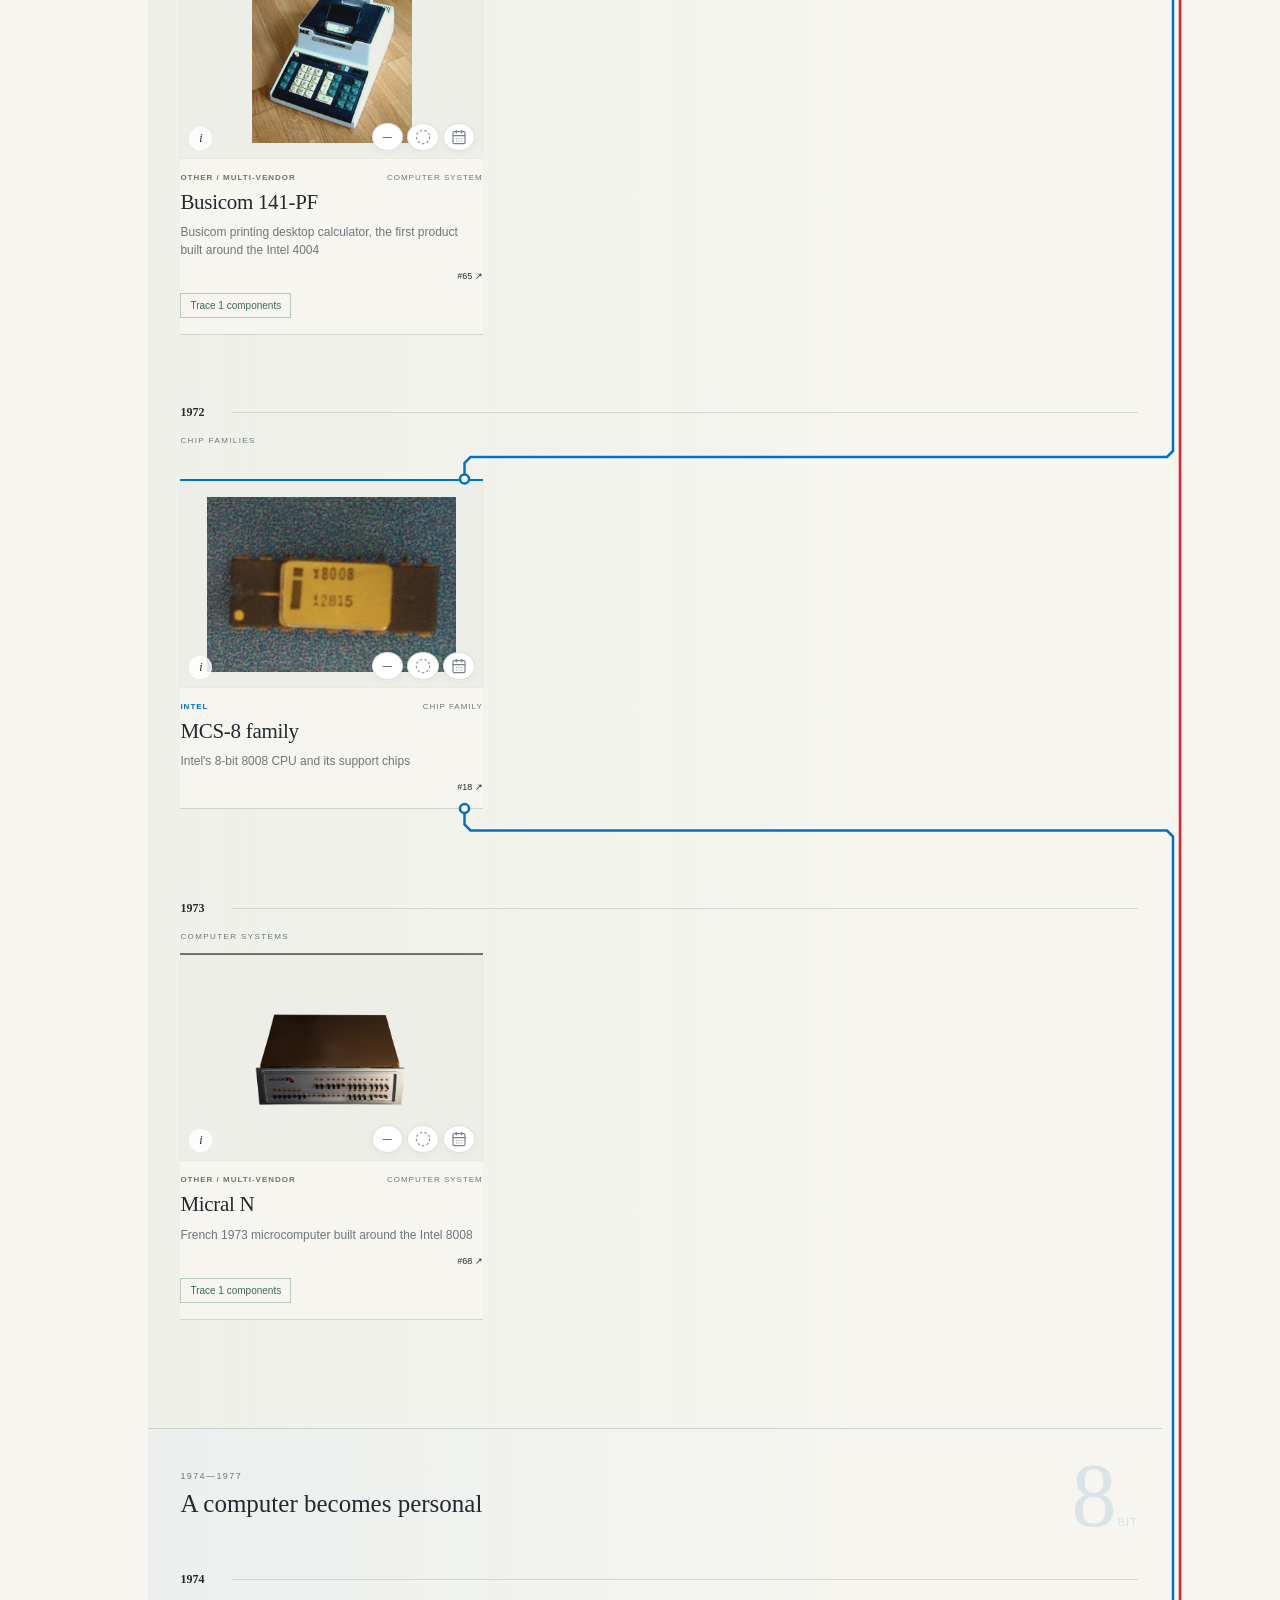
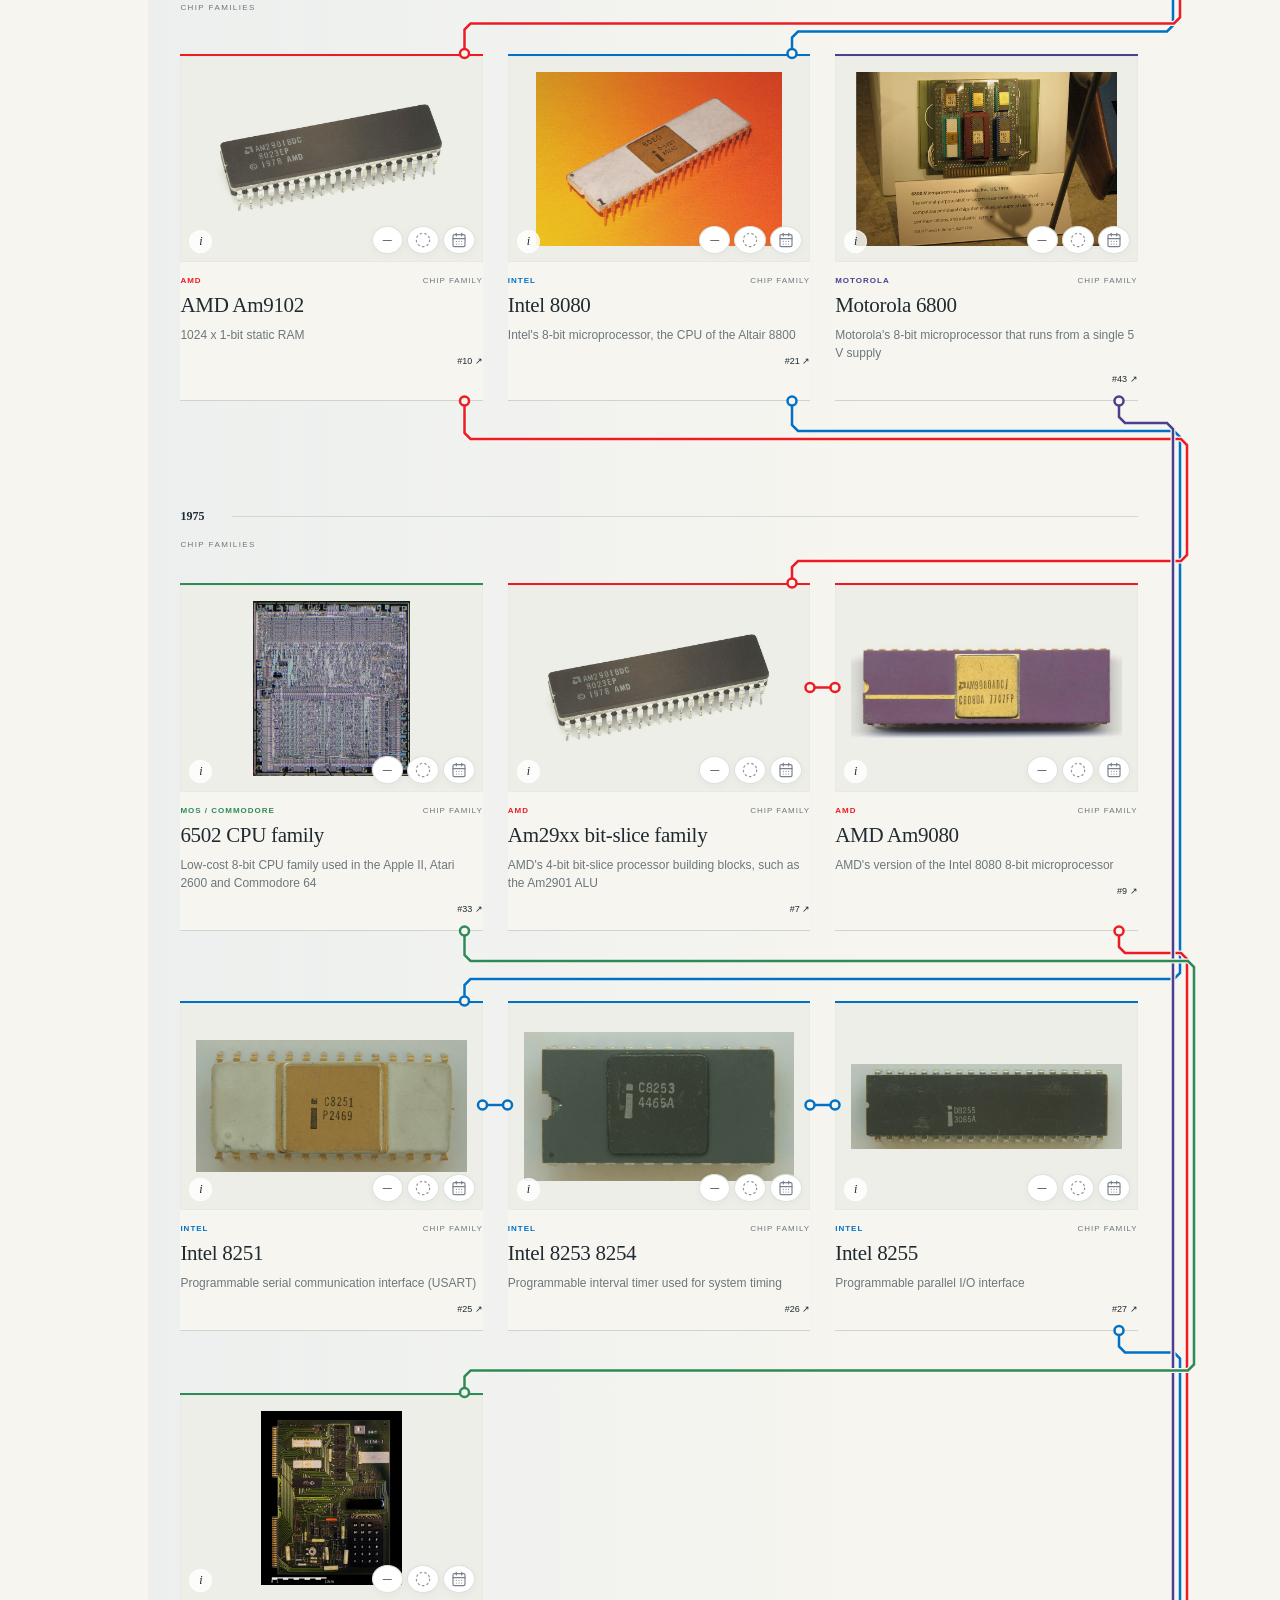
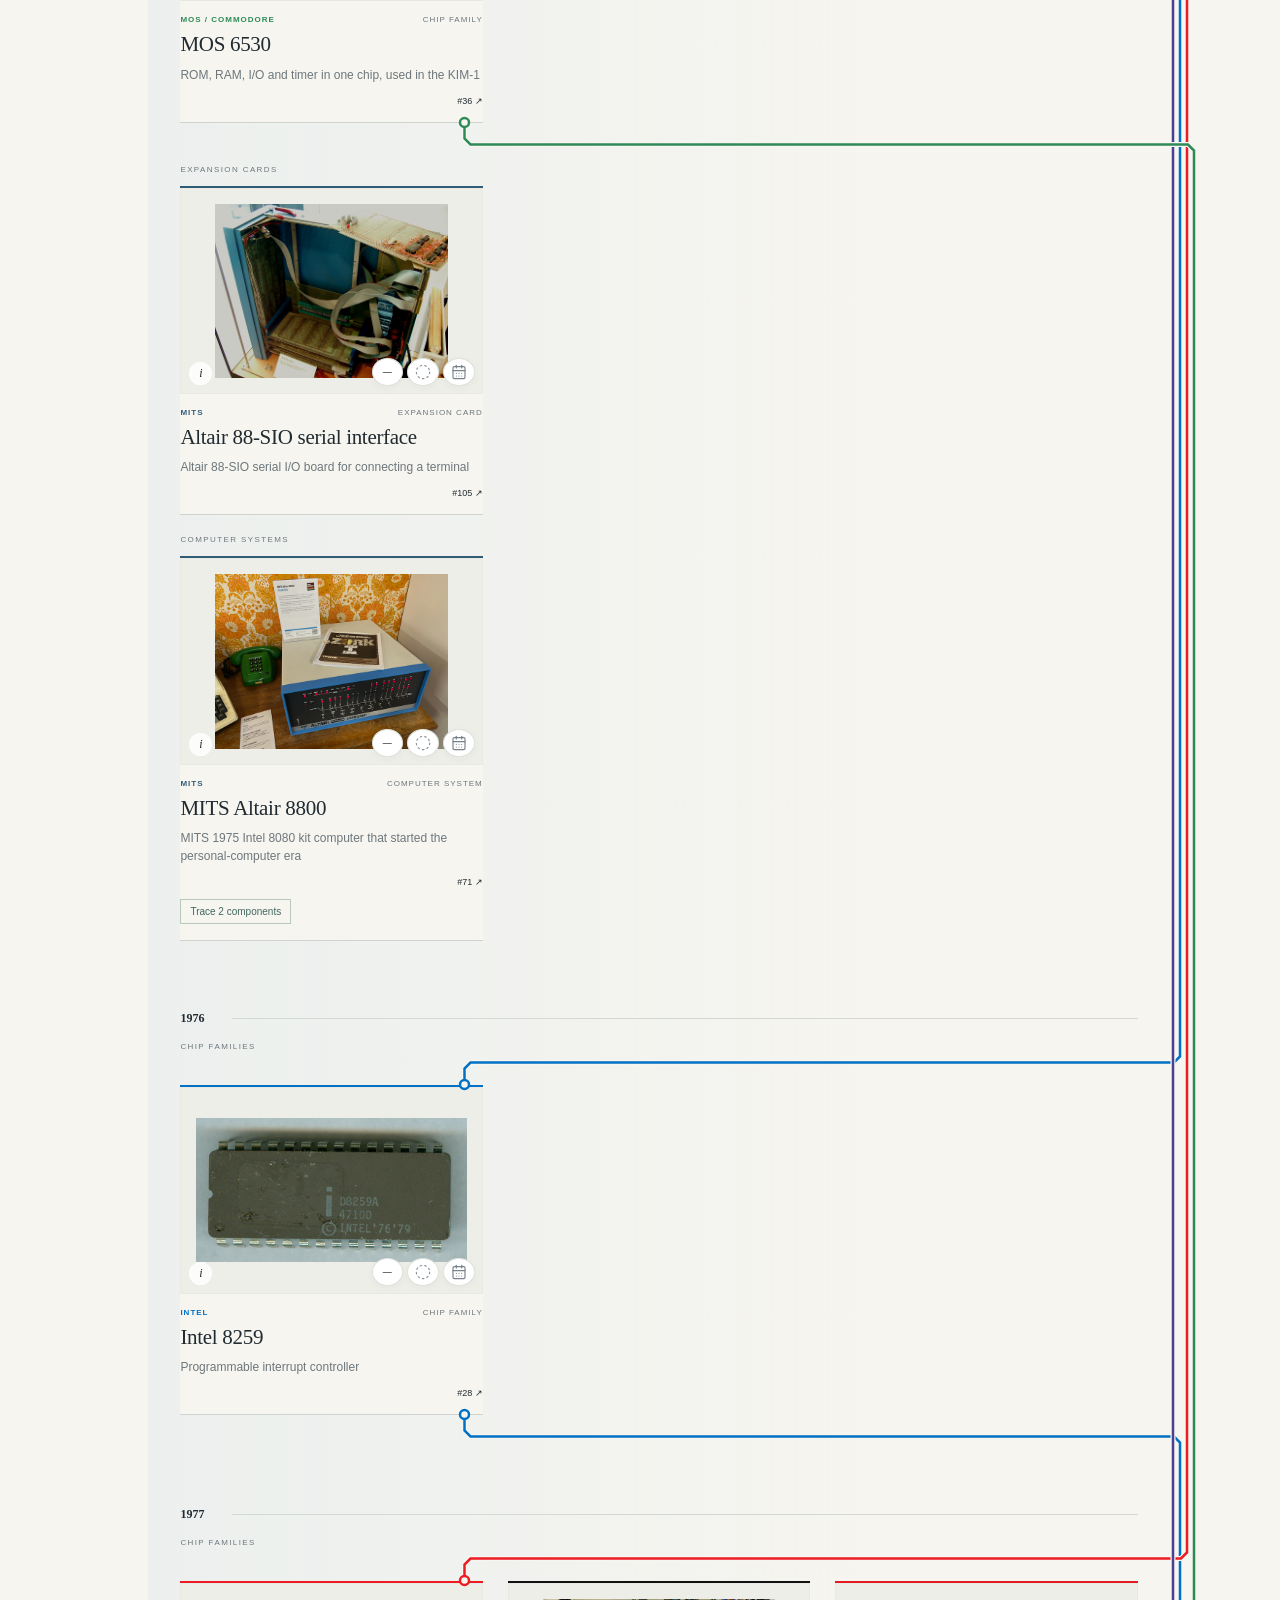
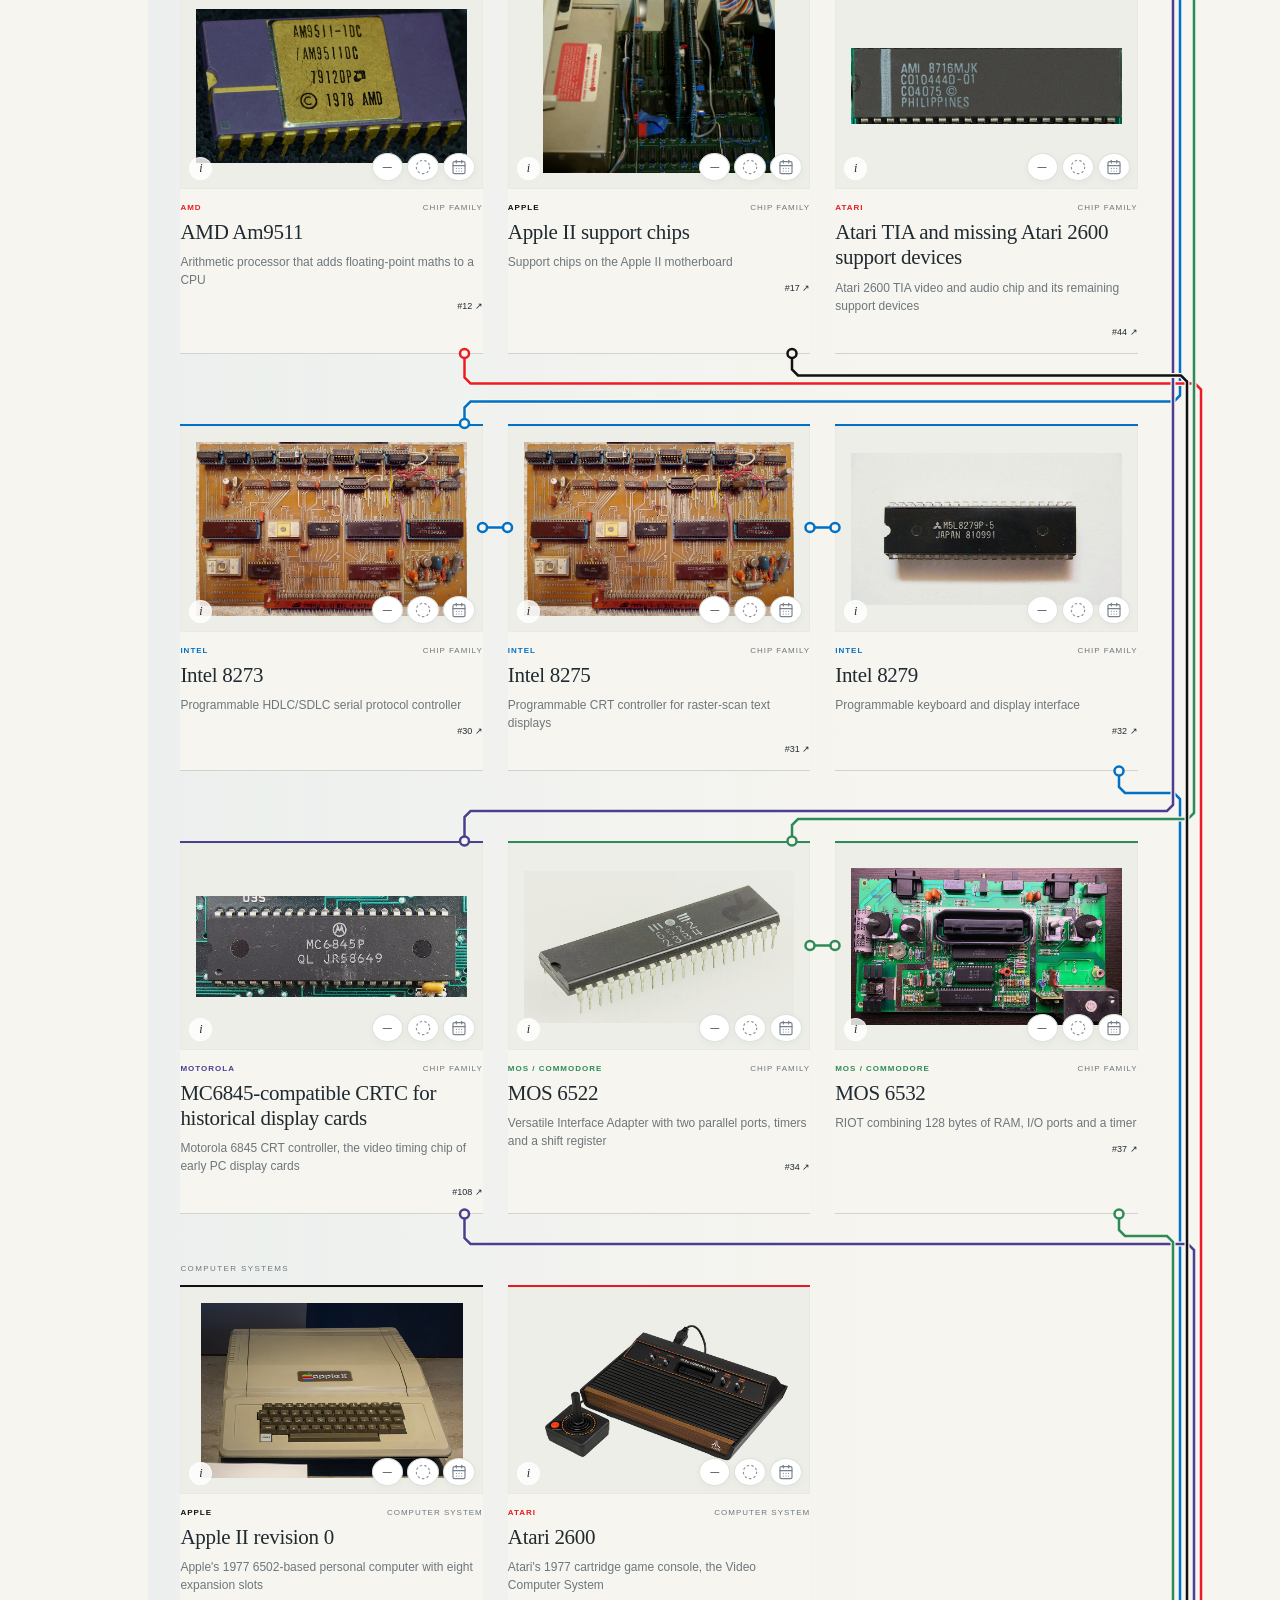
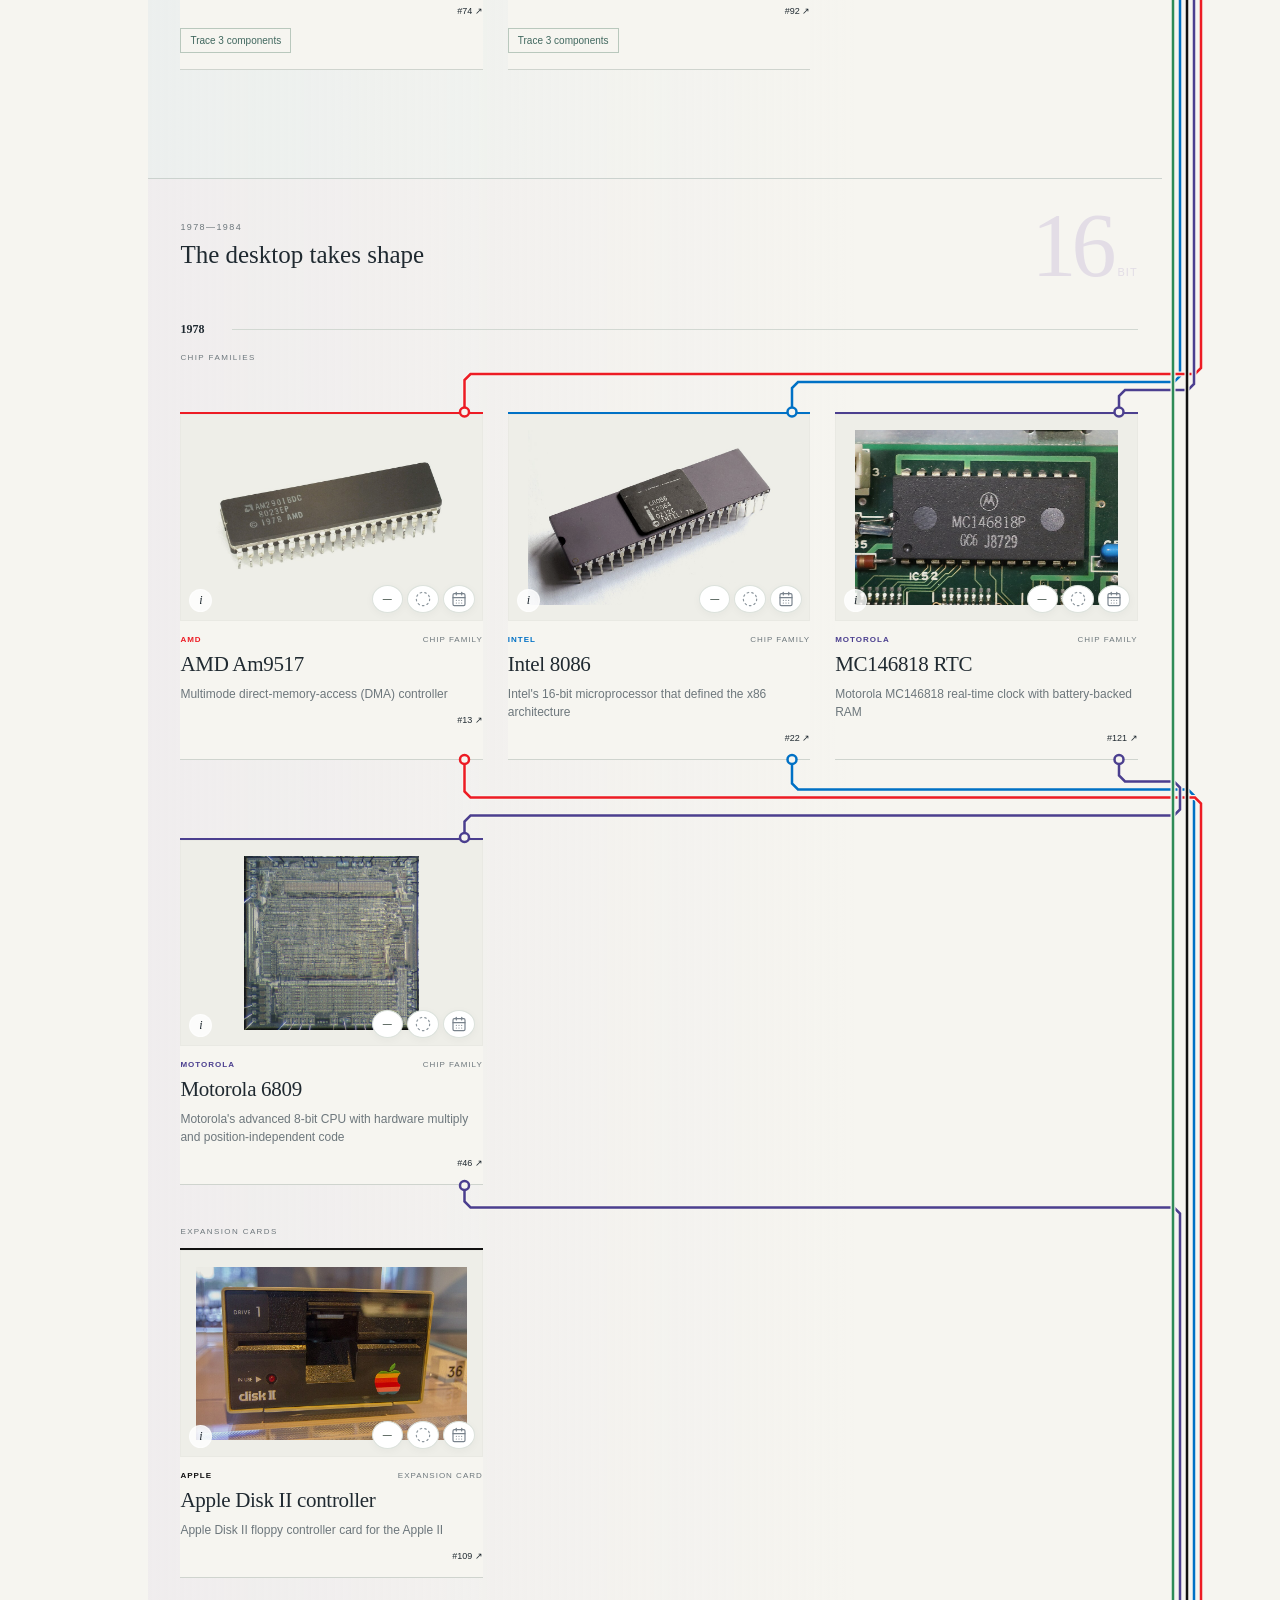
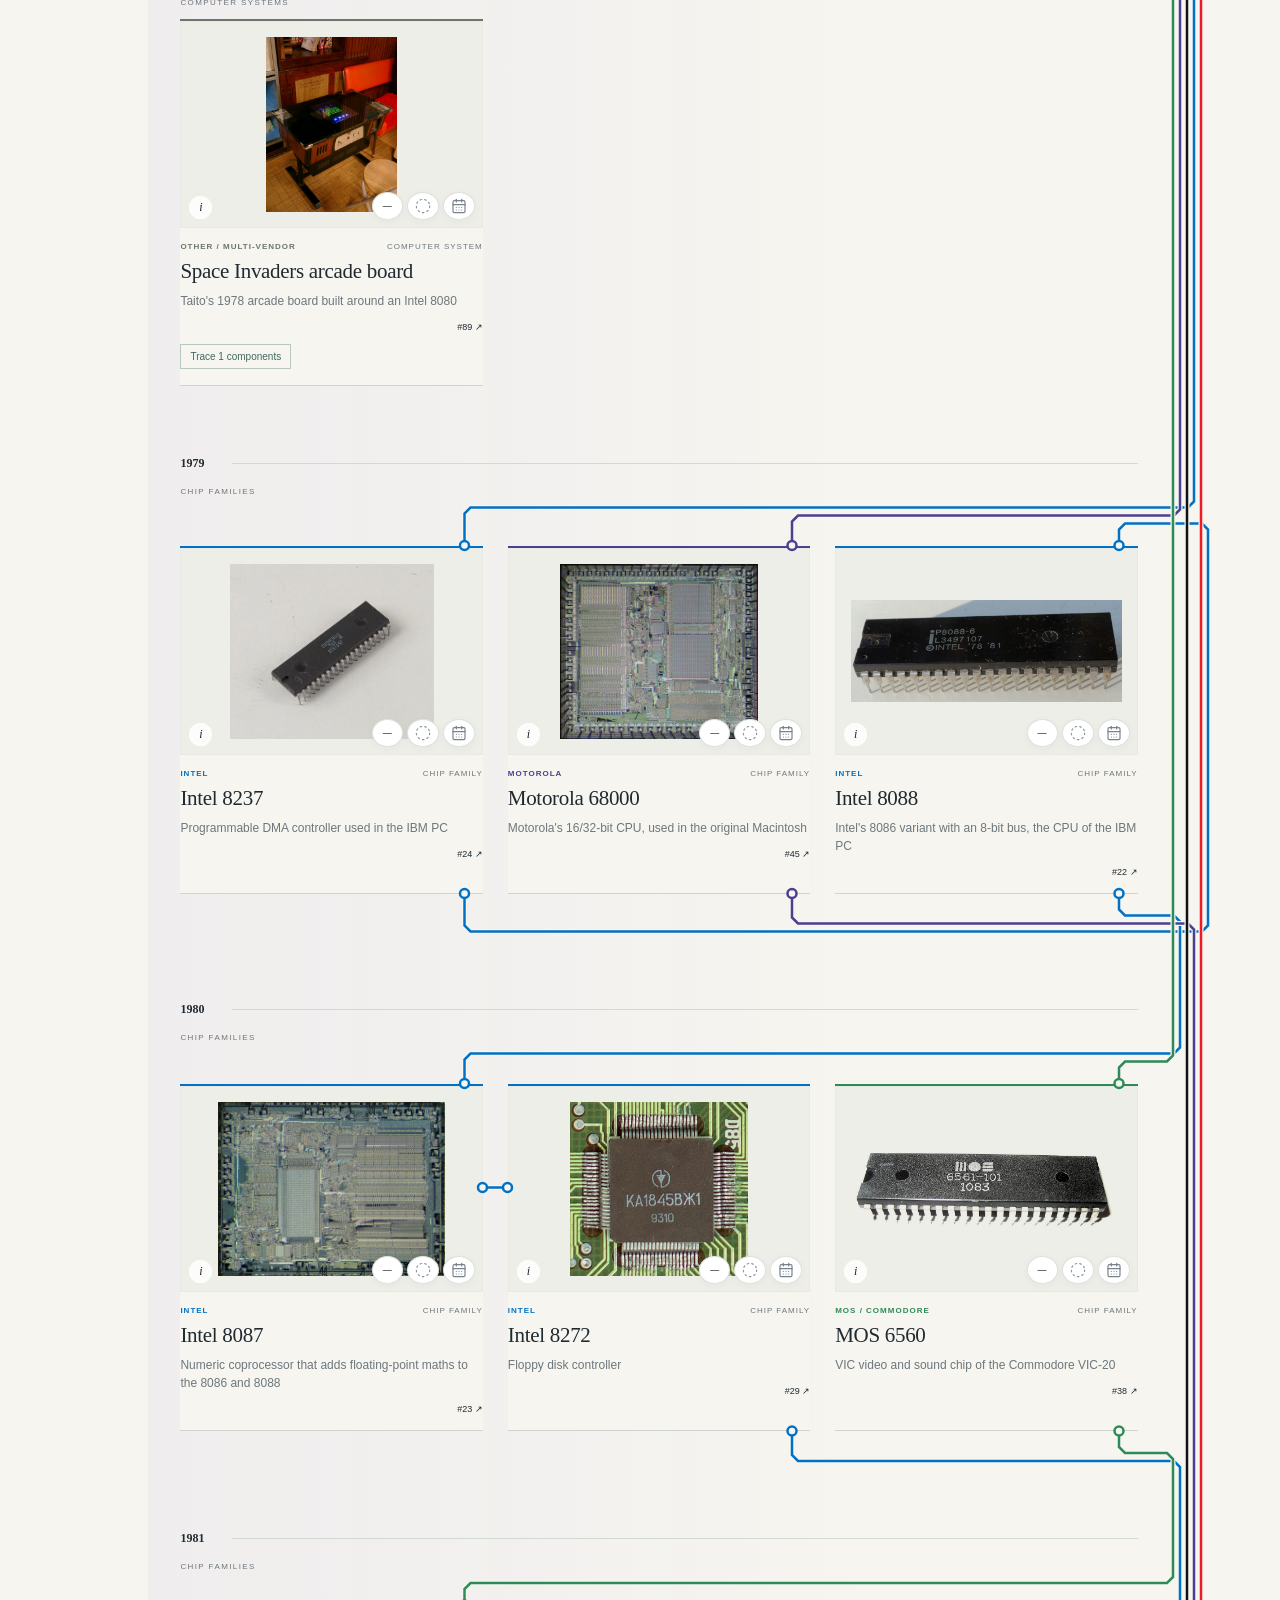
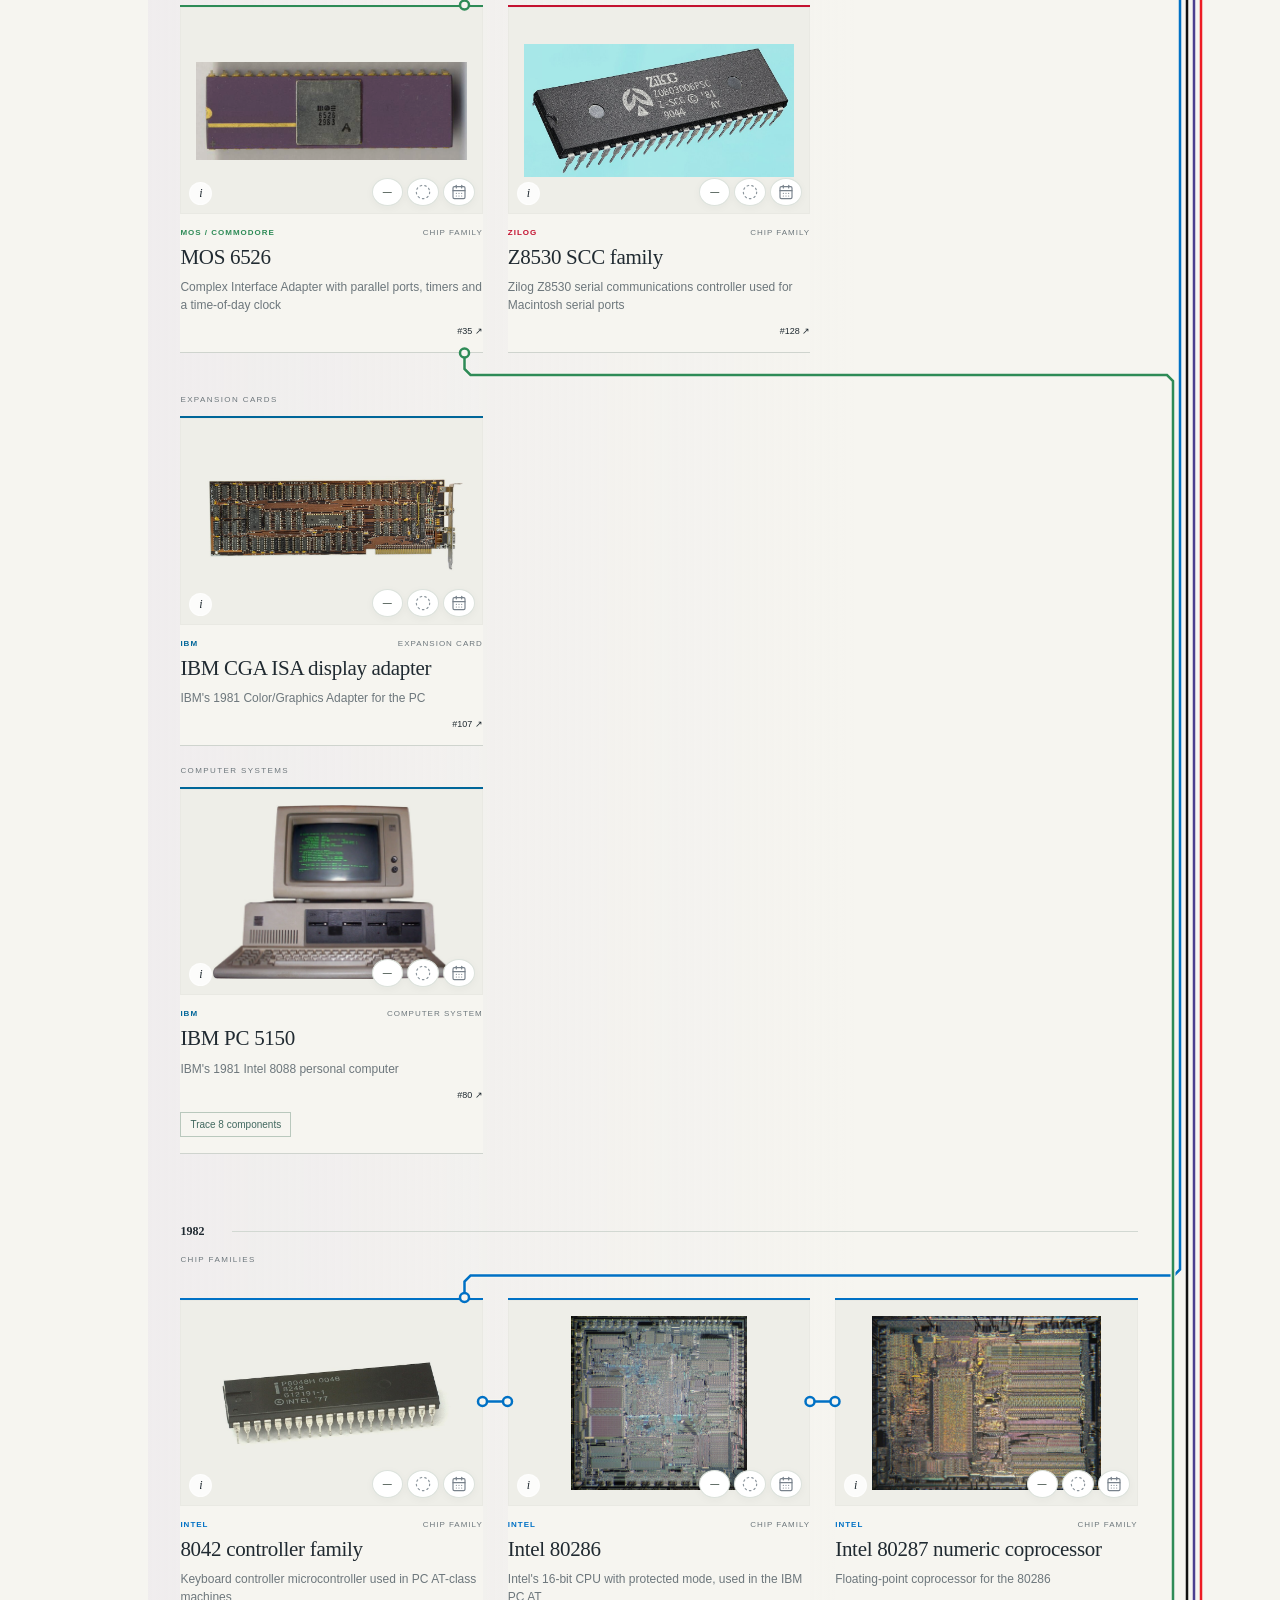
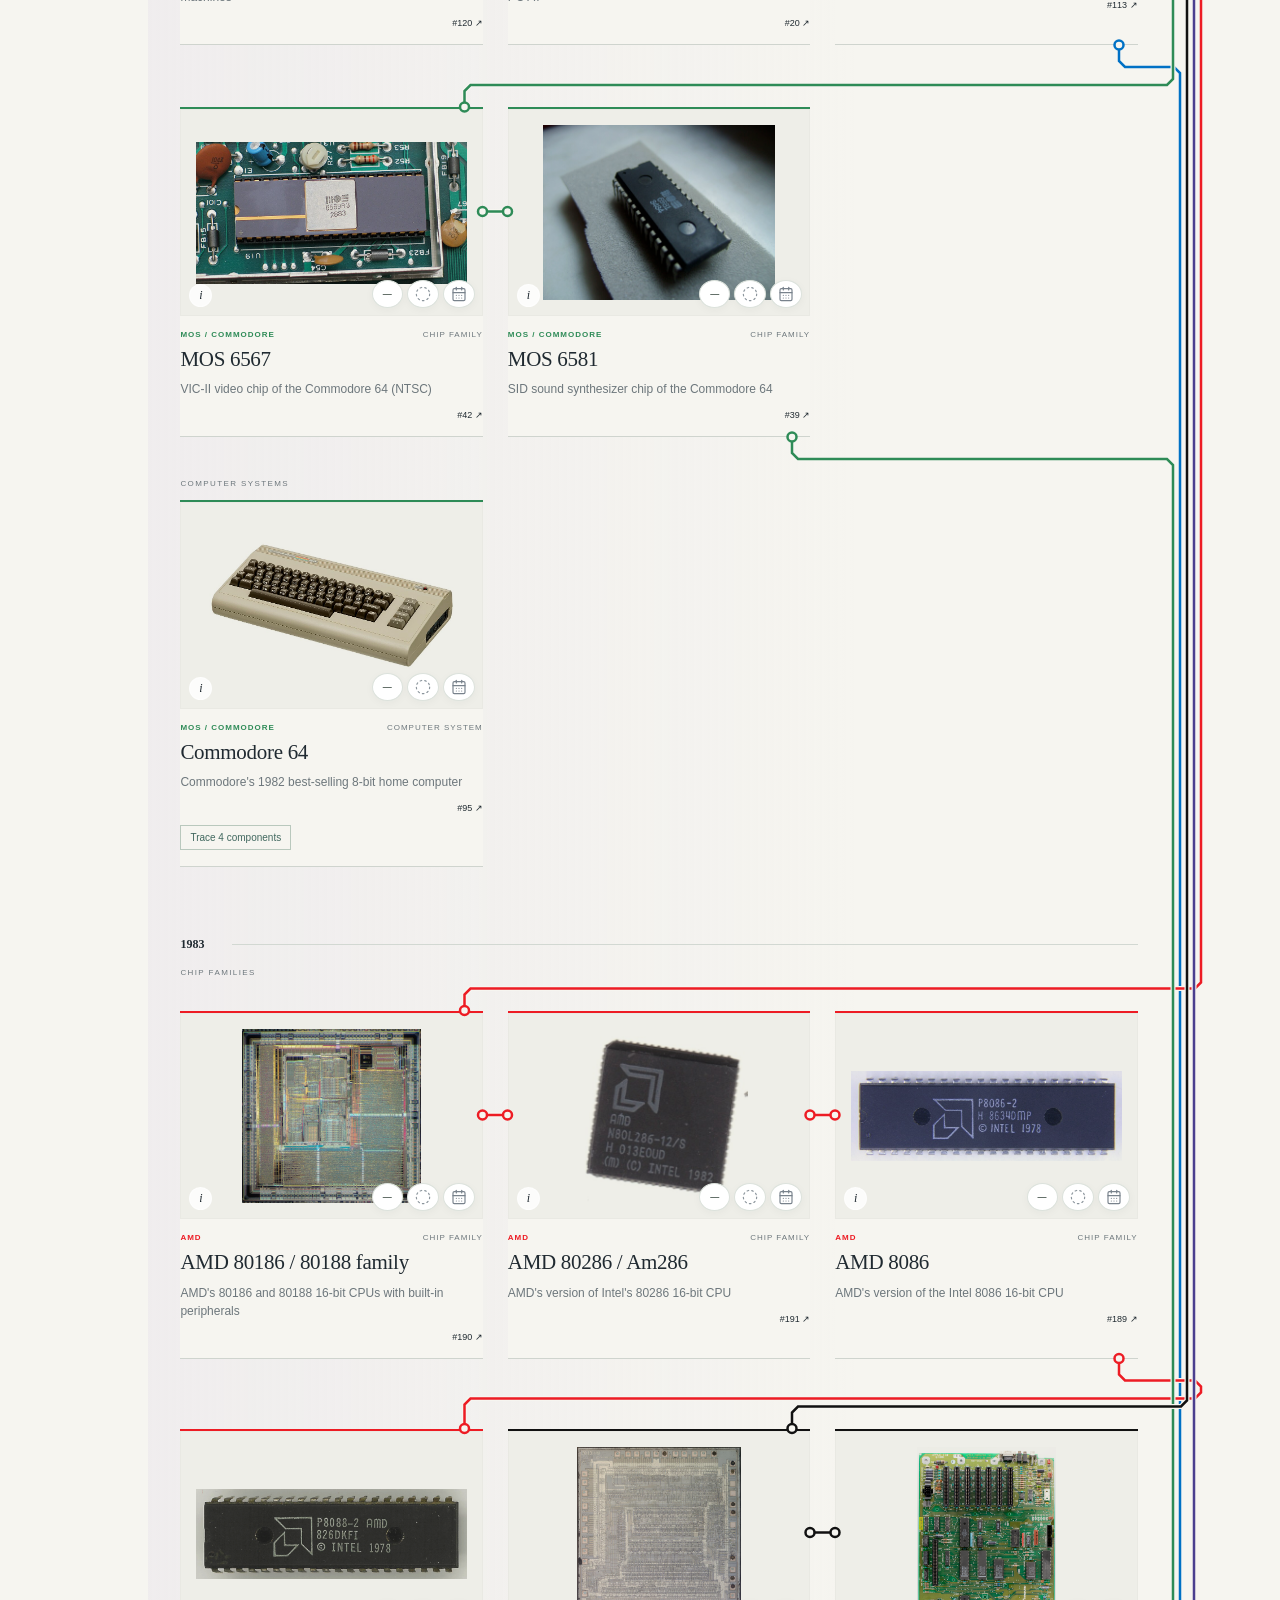
==== commit fed0ceaa: "website: align toolbar totals and consolidate navigation help" ====
--- a/index.html
+++ b/index.html
@@ -1,16 +1,17 @@
 <!doctype html>
+<!-- Generated from templates/index.html and data/ui.json; run node scripts/render-site.mjs. -->
 <html lang="en">
 <head><meta charset="utf-8"><meta name="viewport" content="width=device-width,initial-scale=1"><meta name="description" content="A living timeline of classic chips, computers and expansion cards being rebuilt in SystemVerilog, Rust and FPGA hardware."><meta name="theme-color" content="#f6f5f0"><title>AI Engineer — A history worth rebuilding</title><link rel="stylesheet" href="assets/timeline.css"><script type="module" src="assets/timeline.js"></script></head>
 <body>
 <a class="skip" href="#timeline">Skip to the timeline</a>
 <header class="masthead"><a class="wordmark" href="#top"><span class="brand-symbol" aria-hidden="true">ai<span>_</span></span><span>AI ENGINEER<small>THE RECONSTRUCTION PROJECT</small></span></a><nav aria-label="Main navigation"><a href="#timeline" class="current">Timeline</a><a href="https://github.com/hevangel/ai_engineer" target="_blank" rel="noopener">Source ↗</a><button id="legend-toggle" aria-expanded="false" aria-controls="legend">Status guide <span aria-hidden="true">↗</span></button></nav></header>
 <main id="top">
-<section class="intro"><div class="eyebrow"><span class="live-dot"></span> A LIVING ARCHIVE · 1959 ONWARD</div><h1>A history worth<br><em>rebuilding.</em></h1><div class="intro-bottom"><p>Classic silicon. Familiar machines. A new life in<br class="desktop"> SystemVerilog, Rust, and real FPGA hardware.</p><div class="intro-note"><span class="intro-arrow">↓</span><span>FOLLOW THE CONNECTIONS<br><small>From the first bits to the 386 era.</small></span></div></div><div class="archive-stats" aria-live="polite"><span><b id="entry-count">—</b> hardware entries</span><span><b id="company-count">—</b> makers</span><span class="sync-label" id="sync-label">Reading the archive…</span></div></section>
+<section class="intro"><div class="eyebrow"><span class="live-dot"></span> A LIVING ARCHIVE · 1959 ONWARD</div><h1>A history worth<br><em>rebuilding.</em></h1><div class="intro-bottom"><p>Classic silicon. Familiar machines. A new life in<br class="desktop"> SystemVerilog, Rust, and real FPGA hardware.</p><div class="intro-note"><span class="intro-arrow">↓</span><span>FOLLOW THE CONNECTIONS<br><small>From the first bits to the 386 era.</small></span></div></div><div class="archive-stats" aria-live="polite"><span><b id="entry-count">—</b> hardware entries</span><span><b id="company-count">—</b> makers</span><span class="sync-label" id="sync-label" data-unavailable="Archive unavailable">Reading the archive…</span></div></section>
 <section id="legend" class="legend-panel" hidden aria-label="Status legend"><div class="legend-heading"><div><span class="eyebrow">READING THE ARCHIVE</span><h2>Every badge has a meaning.</h2></div><button id="legend-close" aria-label="Close status guide">×</button></div><div id="stage-legend" class="stage-legend"></div><p id="coverage-explanation"></p><div id="build-legend" class="build-legend"></div><p class="fineprint" id="legend-fineprint"></p></section>
 <div class="archive-layout"><aside class="time-rail" aria-label="Year navigation"><span class="rail-title">TIME</span><output id="current-year" for="year-scrubber">1959</output><div class="rail-track"><input id="year-scrubber" type="range" min="1959" max="1992" value="1959" aria-label="Scroll to year" aria-orientation="vertical"><div id="year-markers"></div></div><a href="#top" class="back-top" aria-label="Back to top">↑</a></aside>
 <div class="archive"><div class="toolbar"><div class="view-tabs" role="group" aria-label="Hardware category"></div><div class="search-controls"><label class="search"><span aria-hidden="true">⌕</span><input id="search" type="search" placeholder="Find a machine or chip…" aria-label="Search the timeline"></label><label><span class="sr-only">Filter by company</span><select id="company"><option value="all">All makers</option></select></label><label><span class="sr-only">Filter by build stage</span><select id="stage"><option value="all">All stages</option></select></label></div></div>
-<div class="connection-controls" role="group" aria-label="Connection display"><label><input type="checkbox" id="show-makers" checked>Maker lineage</label><label><input type="checkbox" id="show-systems"><span id="system-links-label">All computer links</span></label><label class="computer-picker">Trace a computer<select id="computer"><option value="all">All computers</option></select></label></div><div class="connection-key" id="connection-key" aria-label="Connection legend"></div><p id="trace-summary" aria-live="polite"></p><p class="wire-context" id="wire-context"></p><p id="wire-help" class="wire-help"></p><div class="maker-key" id="maker-key" aria-label="Company connection colors"></div><p class="archive-caption"><span id="result-count" aria-live="polite"></span><span>MAKERS, COMPONENTS & THE MACHINES THEY MAKE.</span></p><div id="error" role="alert" hidden></div><div class="timeline-scroll" role="region" aria-label="Hardware timeline; scroll horizontally when the wiring is wider than the screen" tabindex="0"><div id="timeline" tabindex="-1"><svg id="connections" role="group" aria-label="Hardware wire navigation" aria-describedby="wire-help"></svg><div id="eras"><div class="loading">Opening the archive…</div></div></div></div><div id="empty" hidden><h2>No hardware matches.</h2><p>Try another maker, stage, or search term.</p><button id="reset">Reset filters</button></div></div></div>
+<div class="connection-row"><div class="connection-controls" role="group" aria-label="Connection display"><label><input type="checkbox" id="show-makers" checked>Maker lineage</label><label><input type="checkbox" id="show-systems"><span id="system-links-label">All computer links</span></label><label class="computer-picker">Trace a computer<select id="computer"><option value="all">All computers</option></select></label></div><p id="trace-summary" aria-live="polite"></p></div><div class="connection-key" id="connection-key" aria-label="Connection legend"></div><p class="wire-context" id="wire-context"></p><div class="maker-key" id="maker-key" aria-label="Company connection colors"></div><p id="wire-help" class="wire-help"><strong>Navigation:</strong> <span id="wire-help-text">Click a wire or hollow dot to follow it; click a shared bus or CPU wire to choose a connected part. Use Tab and Enter to follow a focused wire. On a wire or selected card, ←/h and →/l move along maker lineage; ↑/k and ↓/j move between chips and computers.</span></p><p class="archive-caption"><span>MAKERS, COMPONENTS &amp; THE MACHINES THEY MAKE.</span><span id="result-count" aria-live="polite"></span></p><div id="error" role="alert" data-load-error-prefix="The archive could not be loaded. Serve this folder over HTTP and check the JSON files. " hidden></div><div class="timeline-scroll" role="region" aria-label="Hardware timeline; scroll horizontally when the wiring is wider than the screen" tabindex="0"><div id="timeline" tabindex="-1"><svg id="connections" role="group" aria-label="Hardware wire navigation" aria-describedby="wire-help"></svg><div id="eras"><div class="loading">Opening the archive…</div></div></div></div><div id="empty" hidden><h2>No hardware matches.</h2><p>Try another maker, stage, or search term.</p><button id="reset">Reset filters</button></div></div></div>
 <footer><div><span class="footer-brand">AI ENGINEER</span><p>Preserve the behavior. Rebuild the machine.<br>Show the evidence.</p></div><div><a href="https://github.com/hevangel/ai_engineer">Explore the source ↗</a><p>Photos retain their original licenses.<br>Each photograph links to its source and attribution.</p></div></footer>
-</main><dialog id="info-dialog" aria-labelledby="info-title"><button id="info-close">×</button><div id="info-body"></div></dialog><noscript><p>This timeline reads its catalog and status from JSON and needs JavaScript. View the <a href="data/catalog.json">catalog</a> and <a href="data/status.json">status snapshot</a> directly.</p></noscript>
+</main><dialog id="info-dialog" aria-labelledby="info-title"><button id="info-close" aria-label="Close details">×</button><div id="info-body"></div></dialog><noscript><p>This timeline reads its catalog and status from JSON and needs JavaScript. View the <a href="data/catalog.json">catalog</a> and <a href="data/status.json">status snapshot</a> directly.</p></noscript>
 <dialog id="bus-dialog" aria-labelledby="bus-title"><button id="bus-close" aria-label="Close bus connections">×</button><h2 id="bus-title"></h2><p>Choose where to go. Planned options still require card, slot and software compatibility checks.</p><ul id="bus-members"></ul><div id="connection-evidence"></div></dialog>
 </body></html>
--- a/assets/timeline.css
+++ b/assets/timeline.css
@@ -110,3 +110,12 @@
 .info-date h3,.info-date h4,.chipset-members h4{margin:0 0 6px;font-size:10px;letter-spacing:.8px;text-transform:uppercase;color:var(--muted)}.info-date h4{margin-top:12px}.info-date p{margin:0 0 6px}.info-date a{display:block;margin-top:5px}
 .info-issue{margin:14px 0 0}
 .info-photo{margin-top:20px;border-top:1px solid var(--line);padding-top:12px}.info-photo summary{cursor:pointer;font-size:10px;letter-spacing:.8px;text-transform:uppercase;color:var(--muted)}.info-photo summary:focus-visible{outline:3px solid var(--blue);outline-offset:4px}.info-photo p{margin:4px 0}
+
+/* Keep controls and their live totals together; wrap the totals on small screens. */
+.connection-row{display:flex;flex-wrap:wrap;align-items:center;gap:10px 24px;padding:12px 0;border-bottom:1px solid var(--line)}
+.connection-row .connection-controls{flex:0 1 auto;min-width:0;padding:0;border-bottom:0}
+.connection-row #trace-summary{flex:1 1 320px;margin:0 0 0 auto;text-align:right;line-height:1.6}
+.wire-help strong{font-weight:700;color:var(--ink)}
+.archive-caption{gap:8px 16px;flex-wrap:wrap}
+.archive-caption #result-count{margin-left:auto;text-align:right;white-space:nowrap}
+@media(max-width:650px){.connection-row .connection-controls{width:100%}.connection-row #trace-summary{flex-basis:100%}}
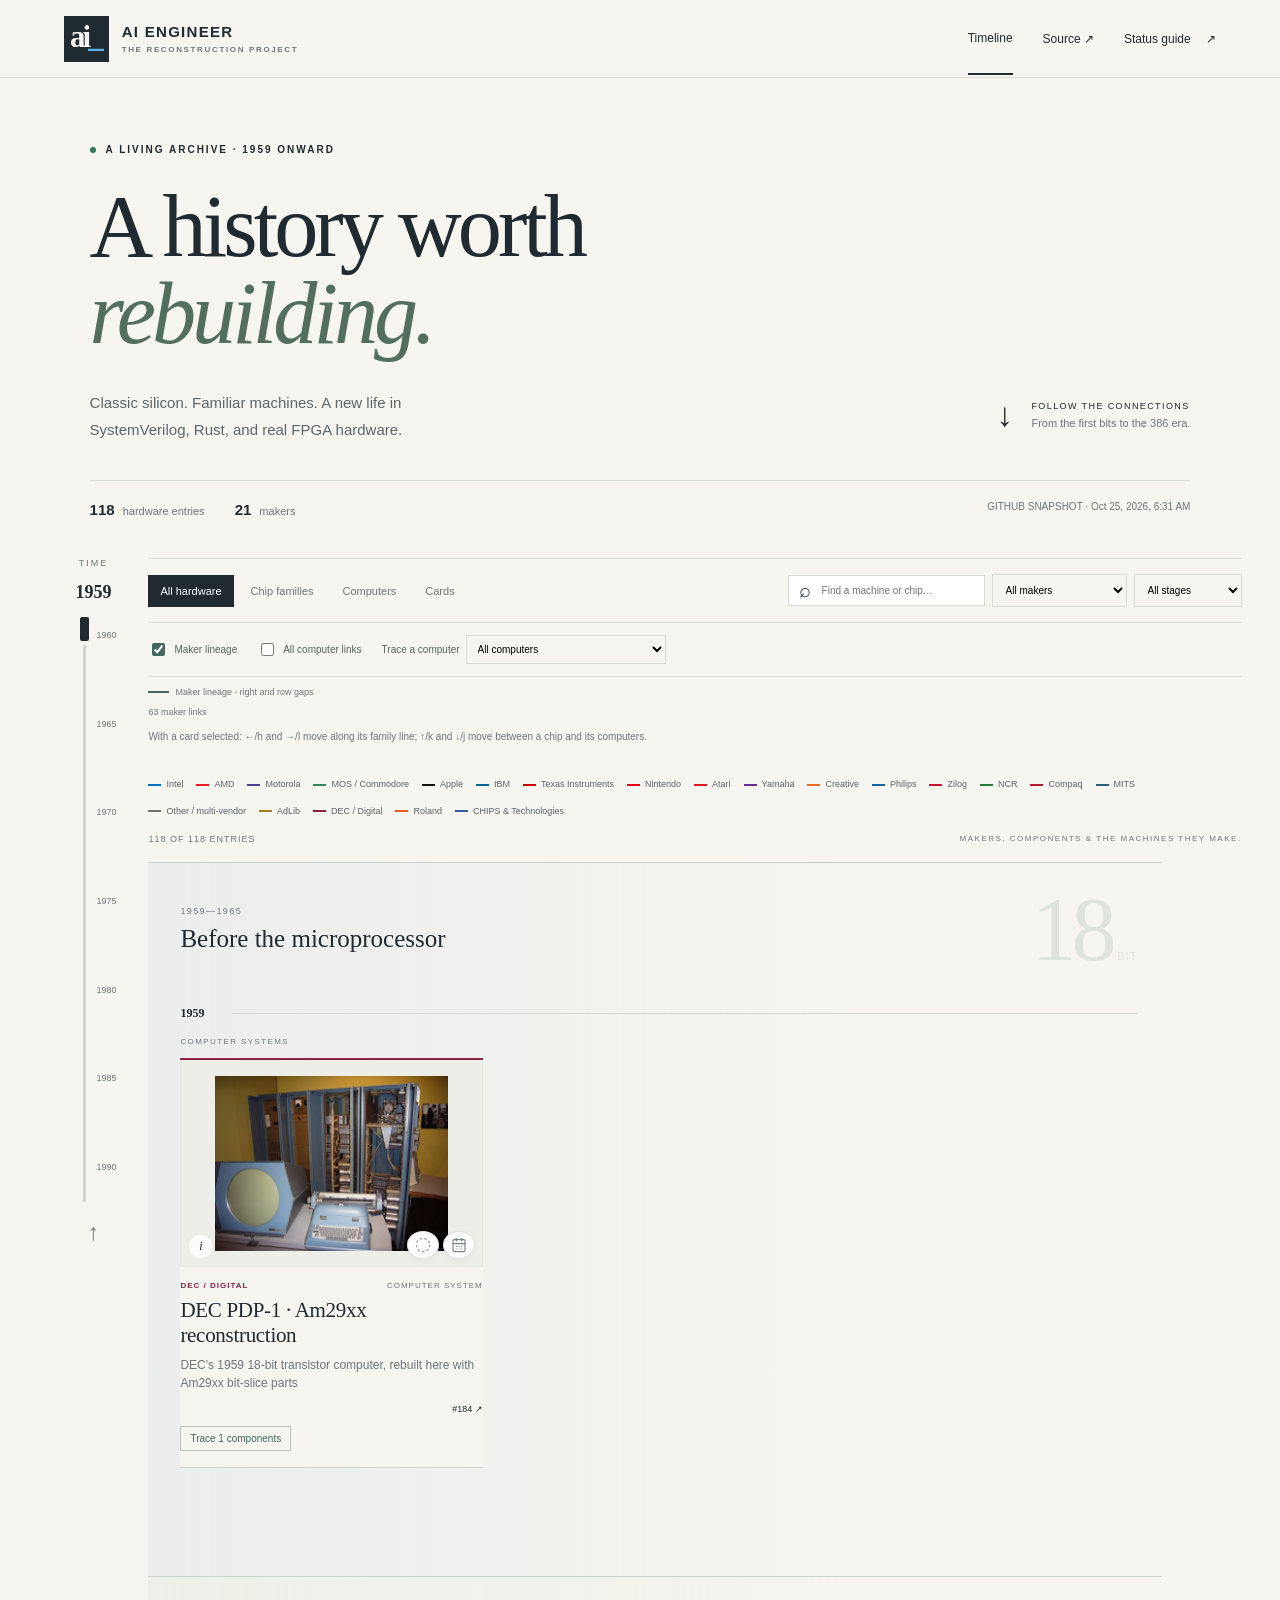
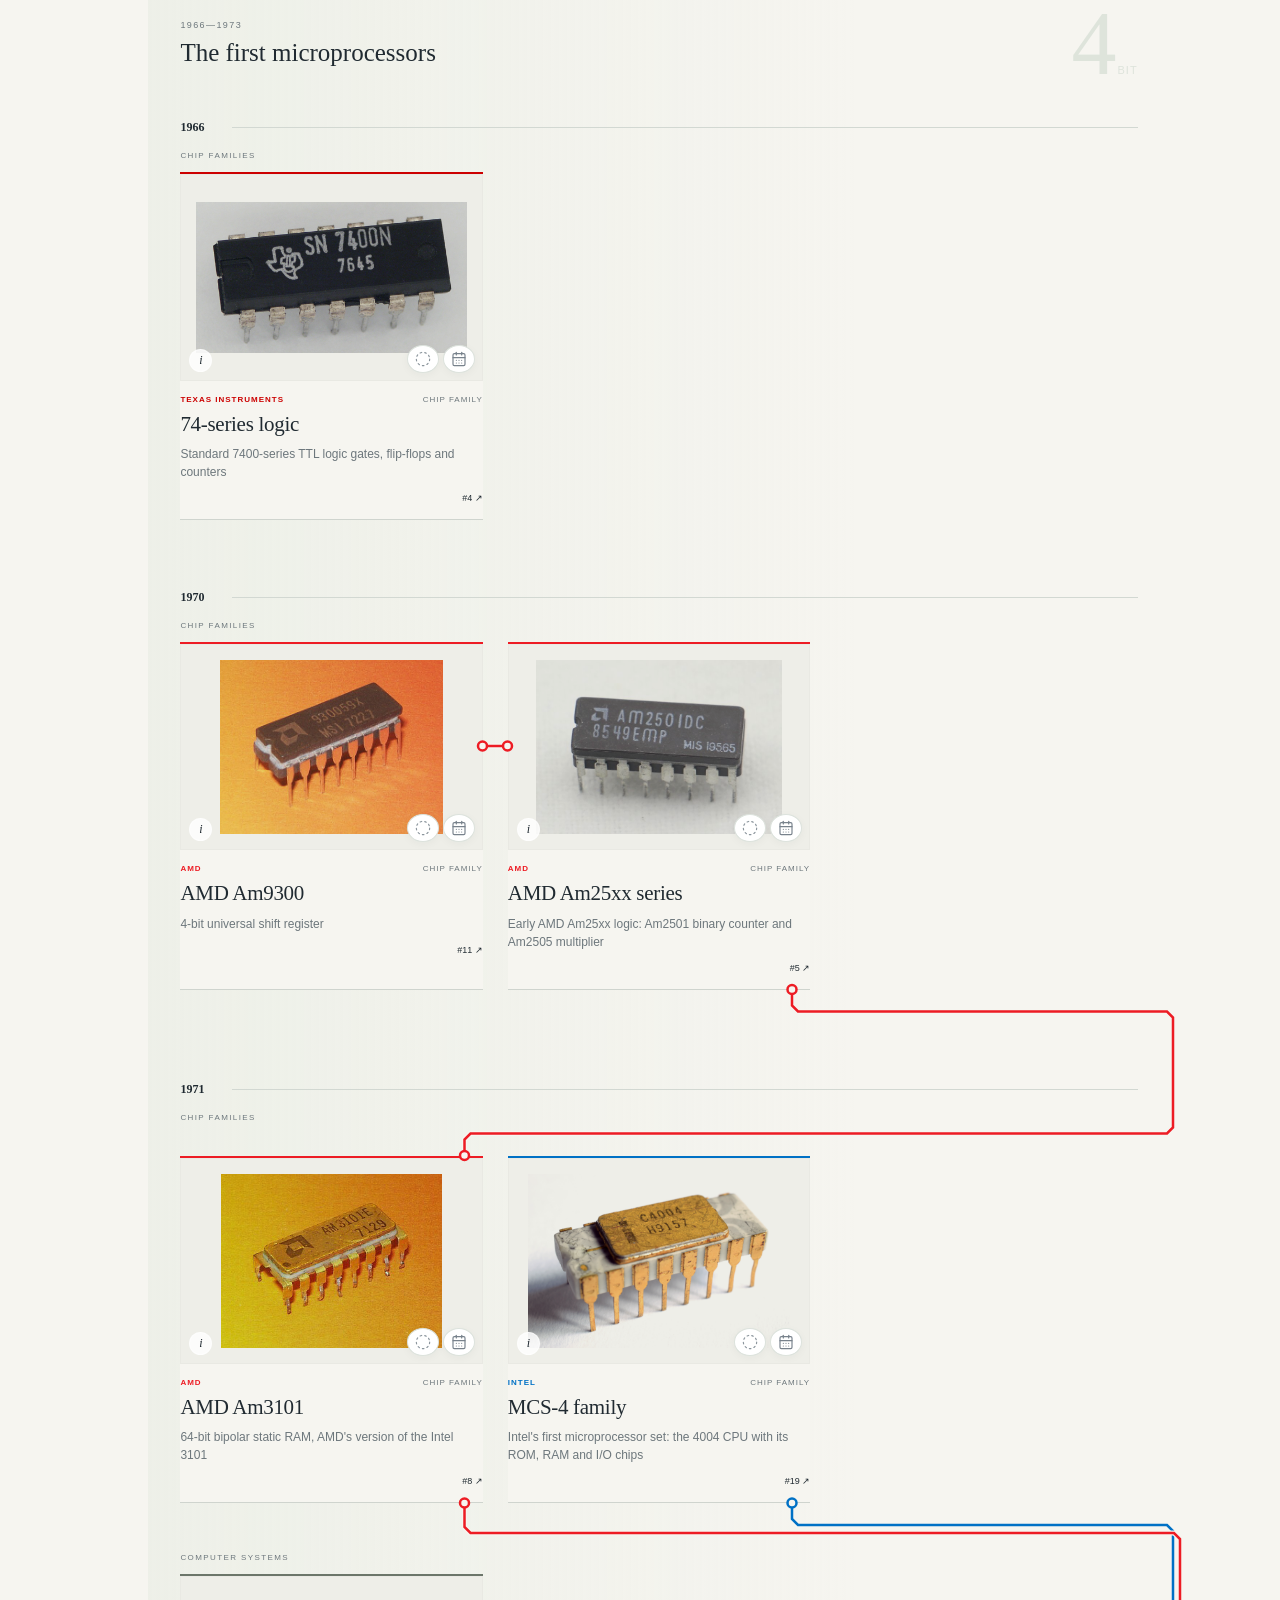
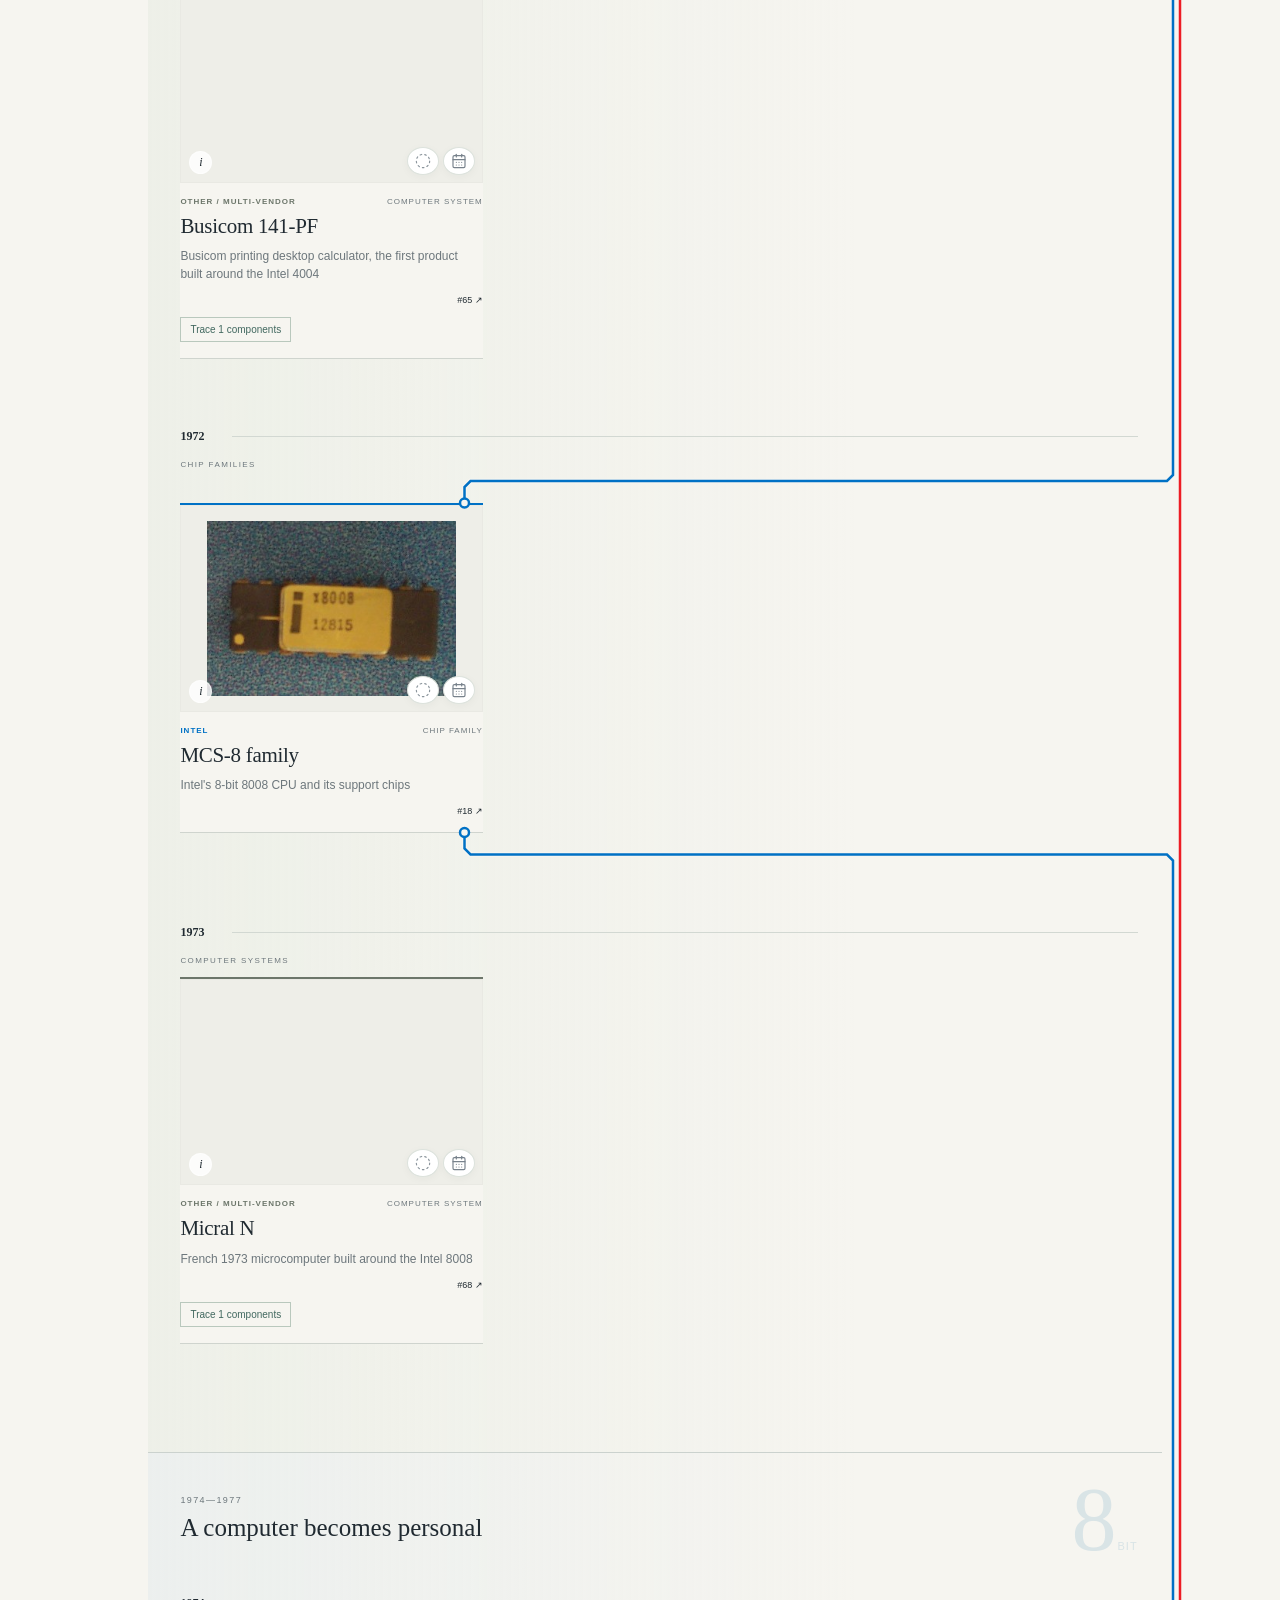
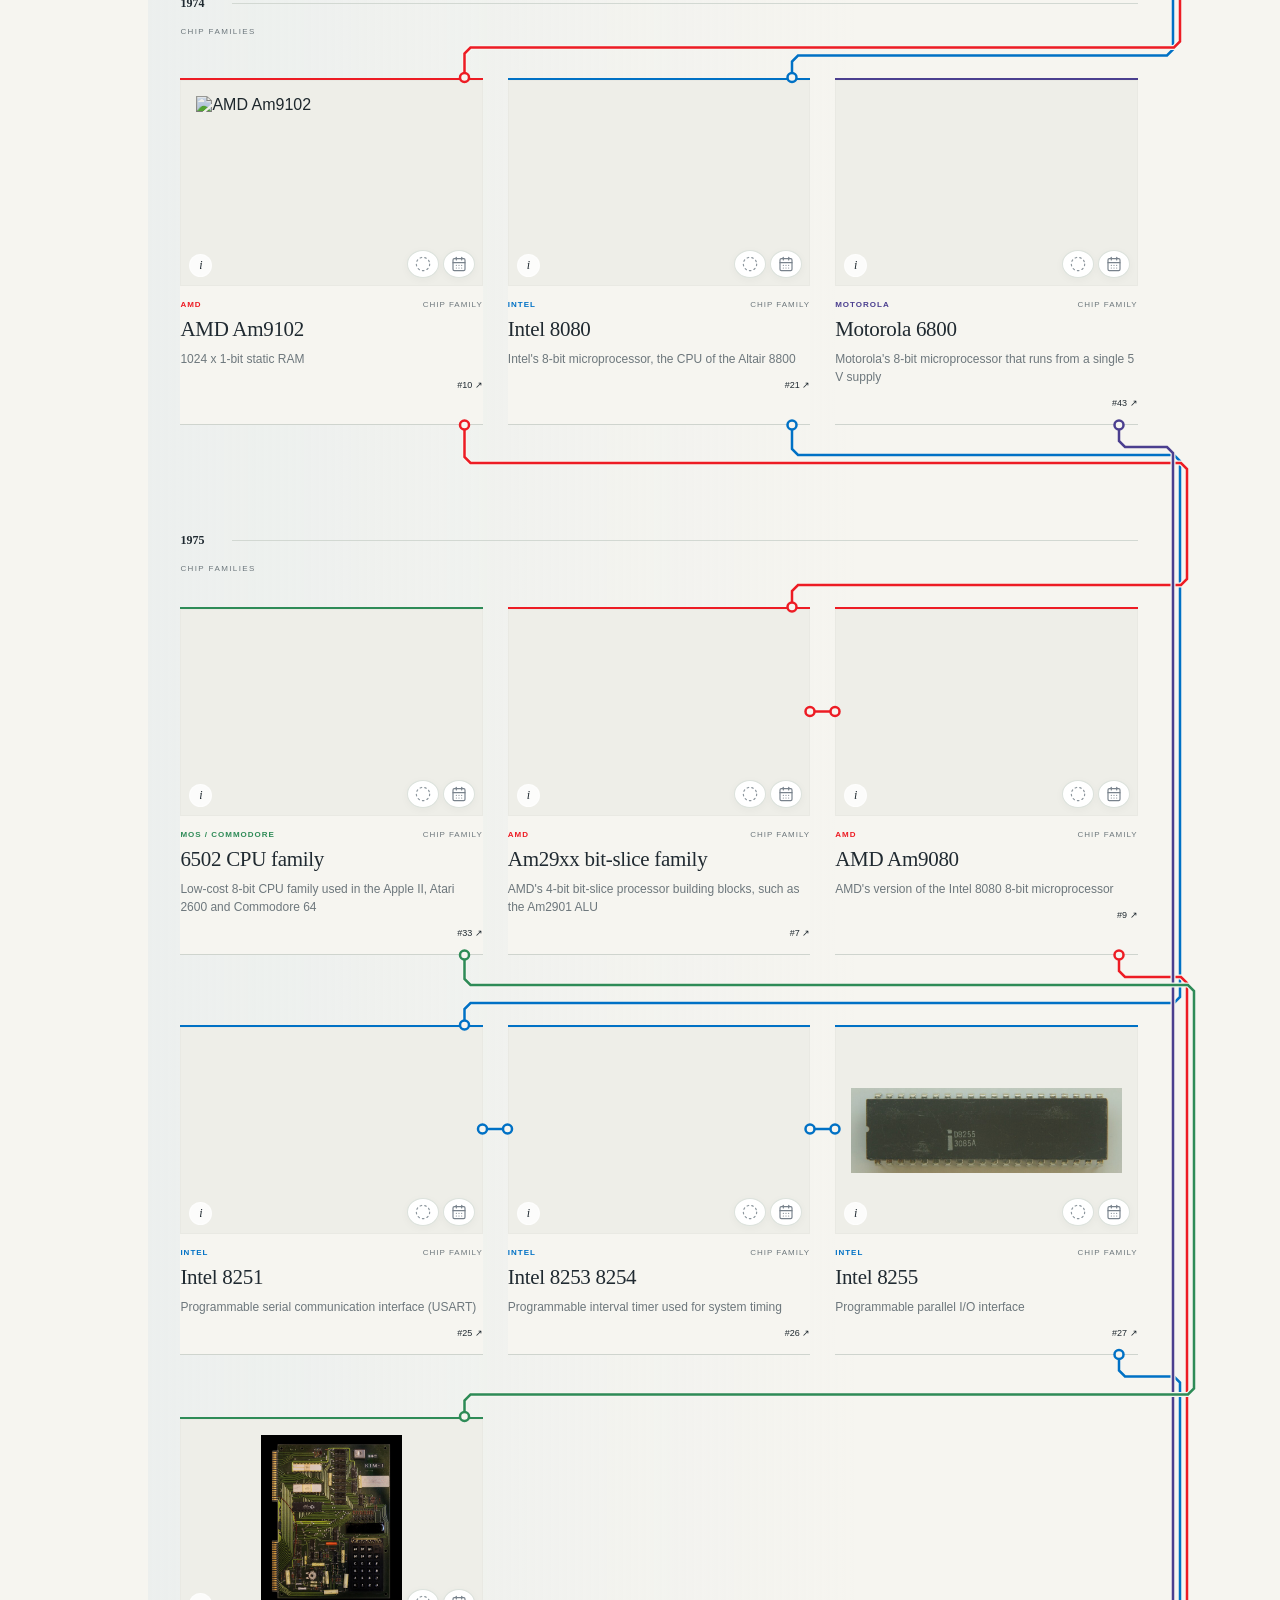
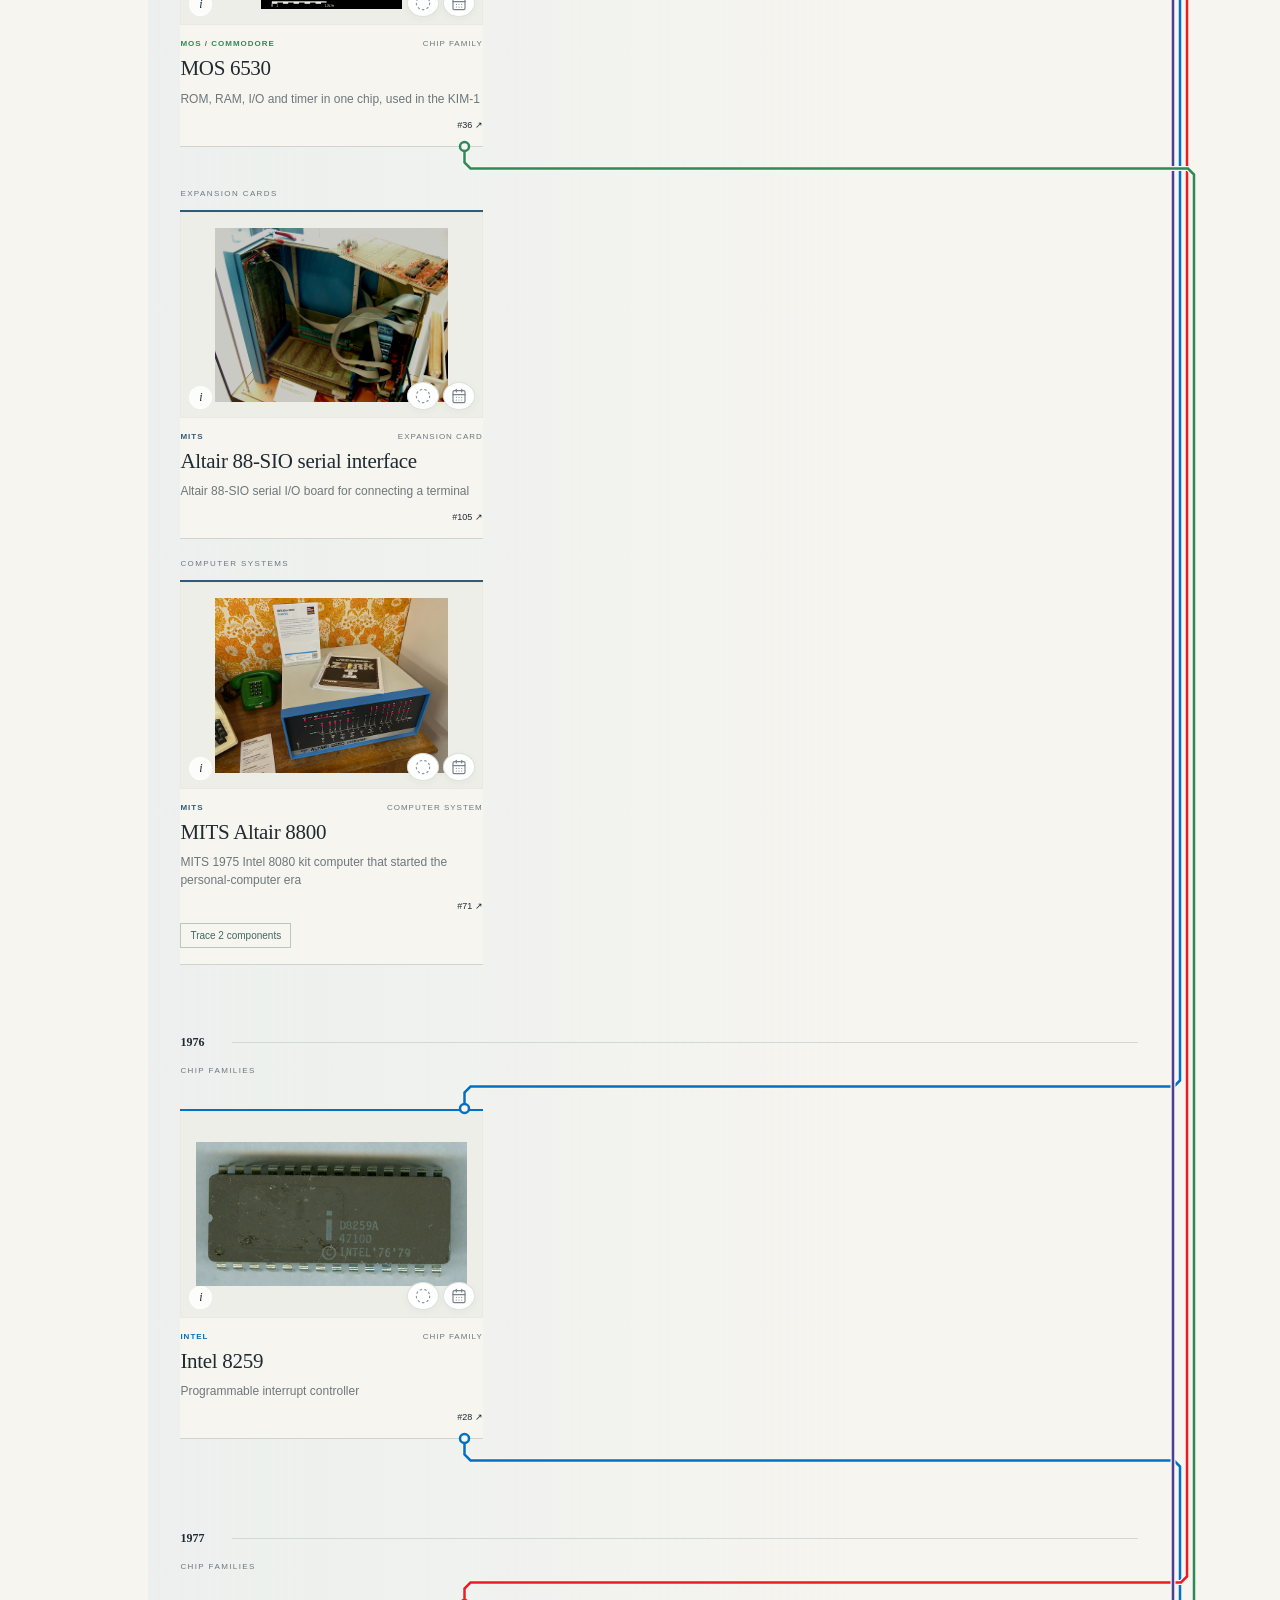
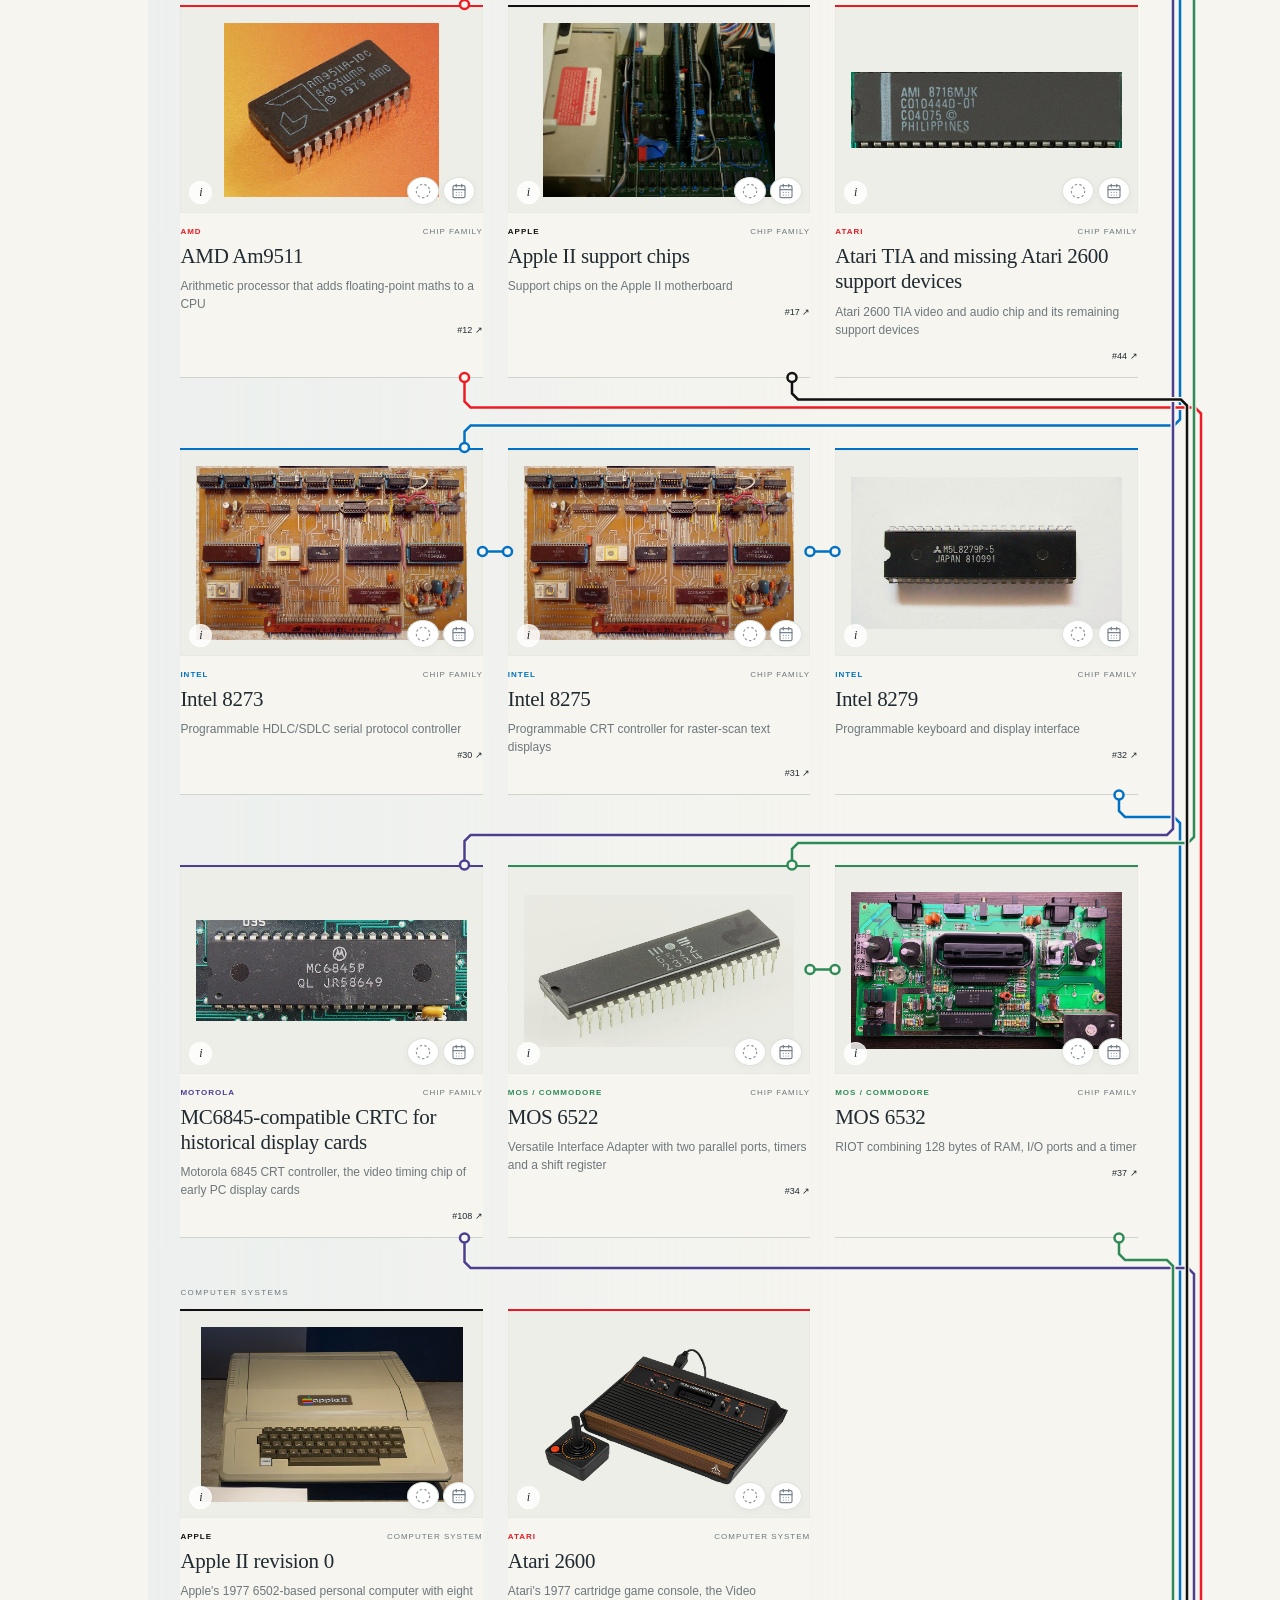
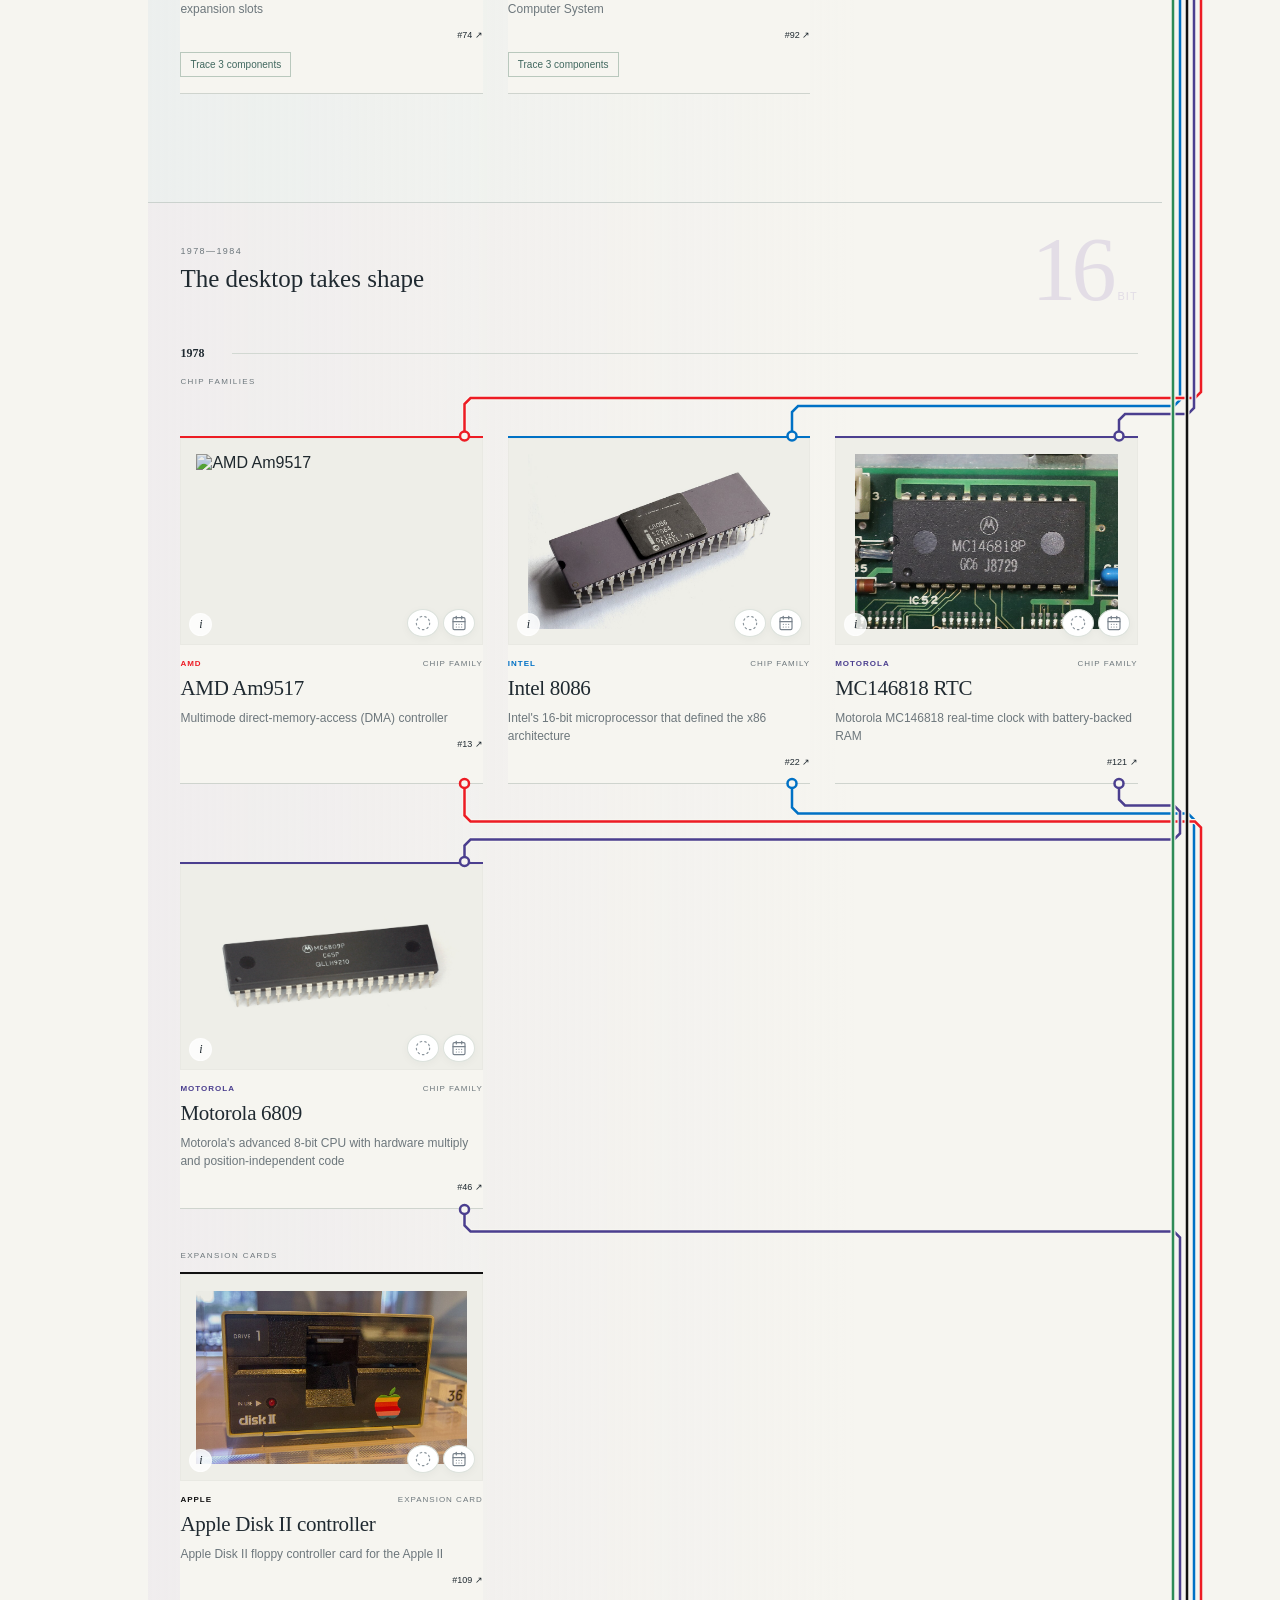
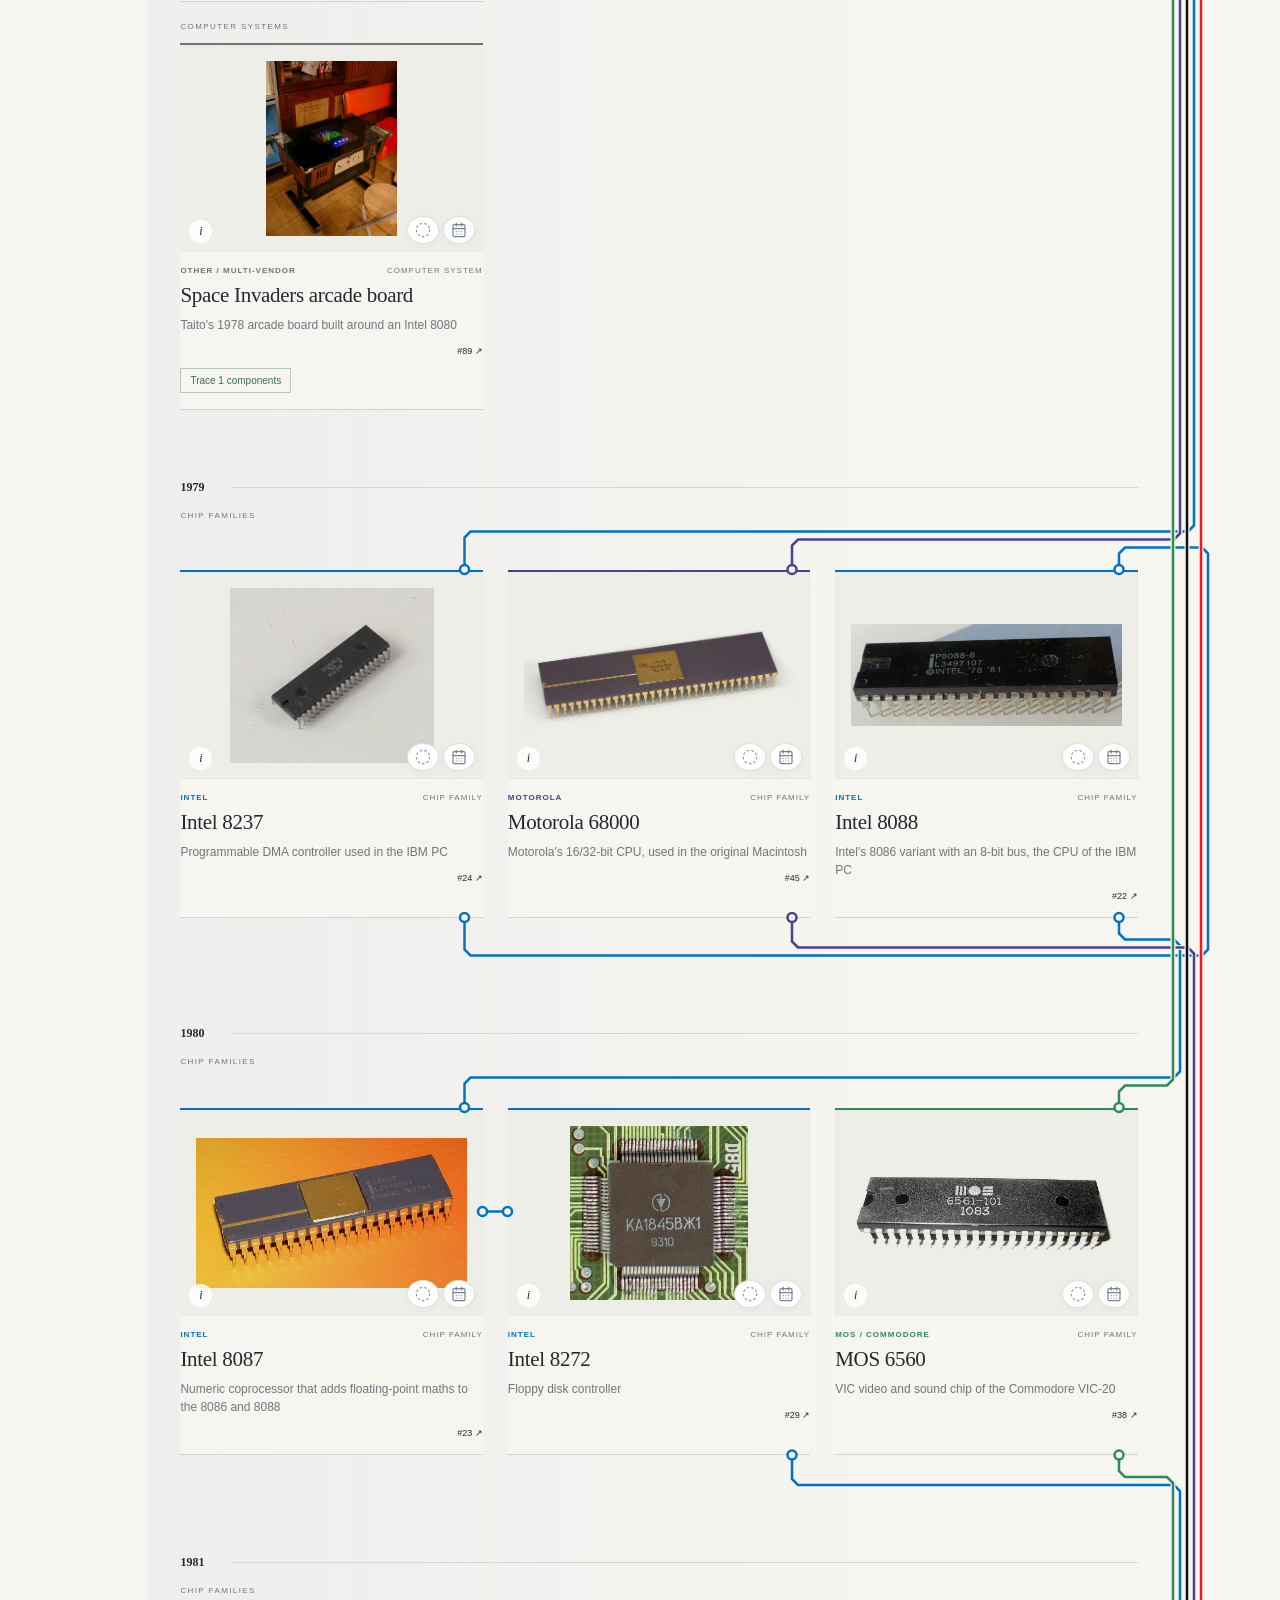
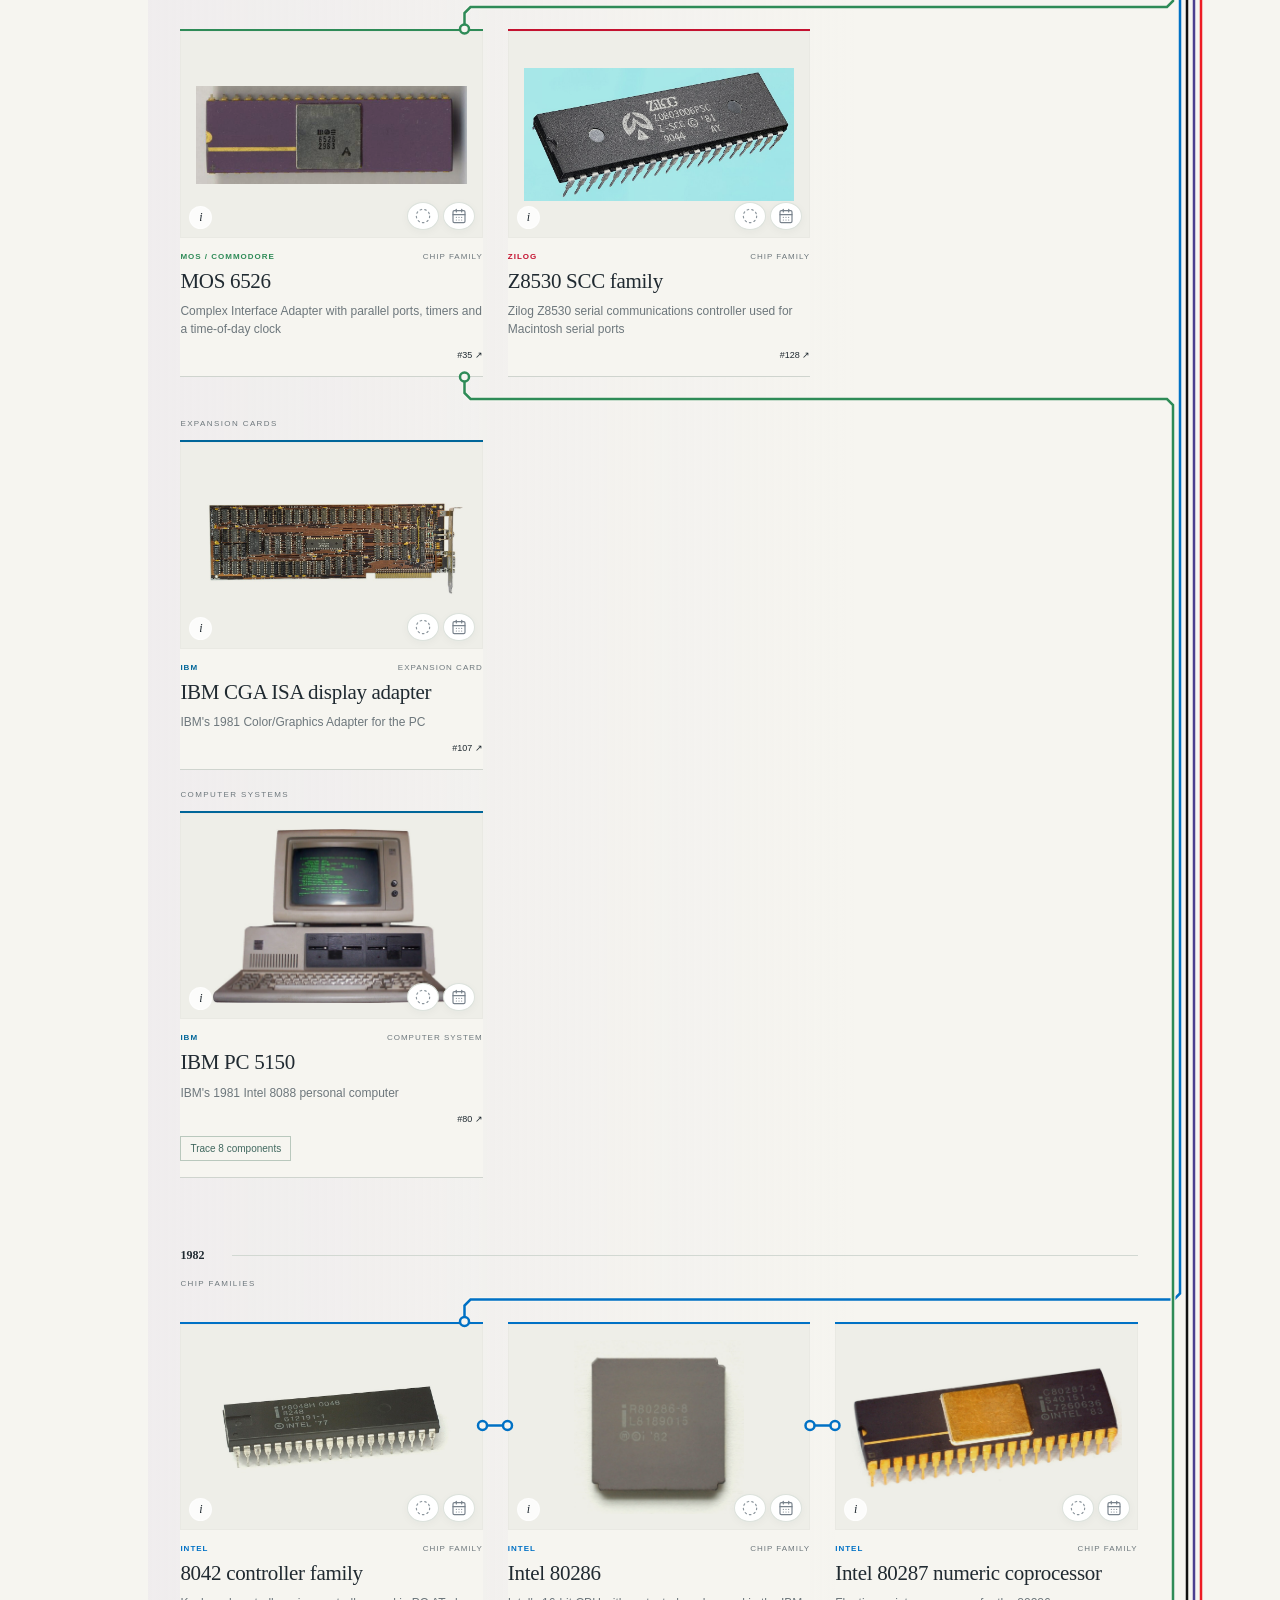
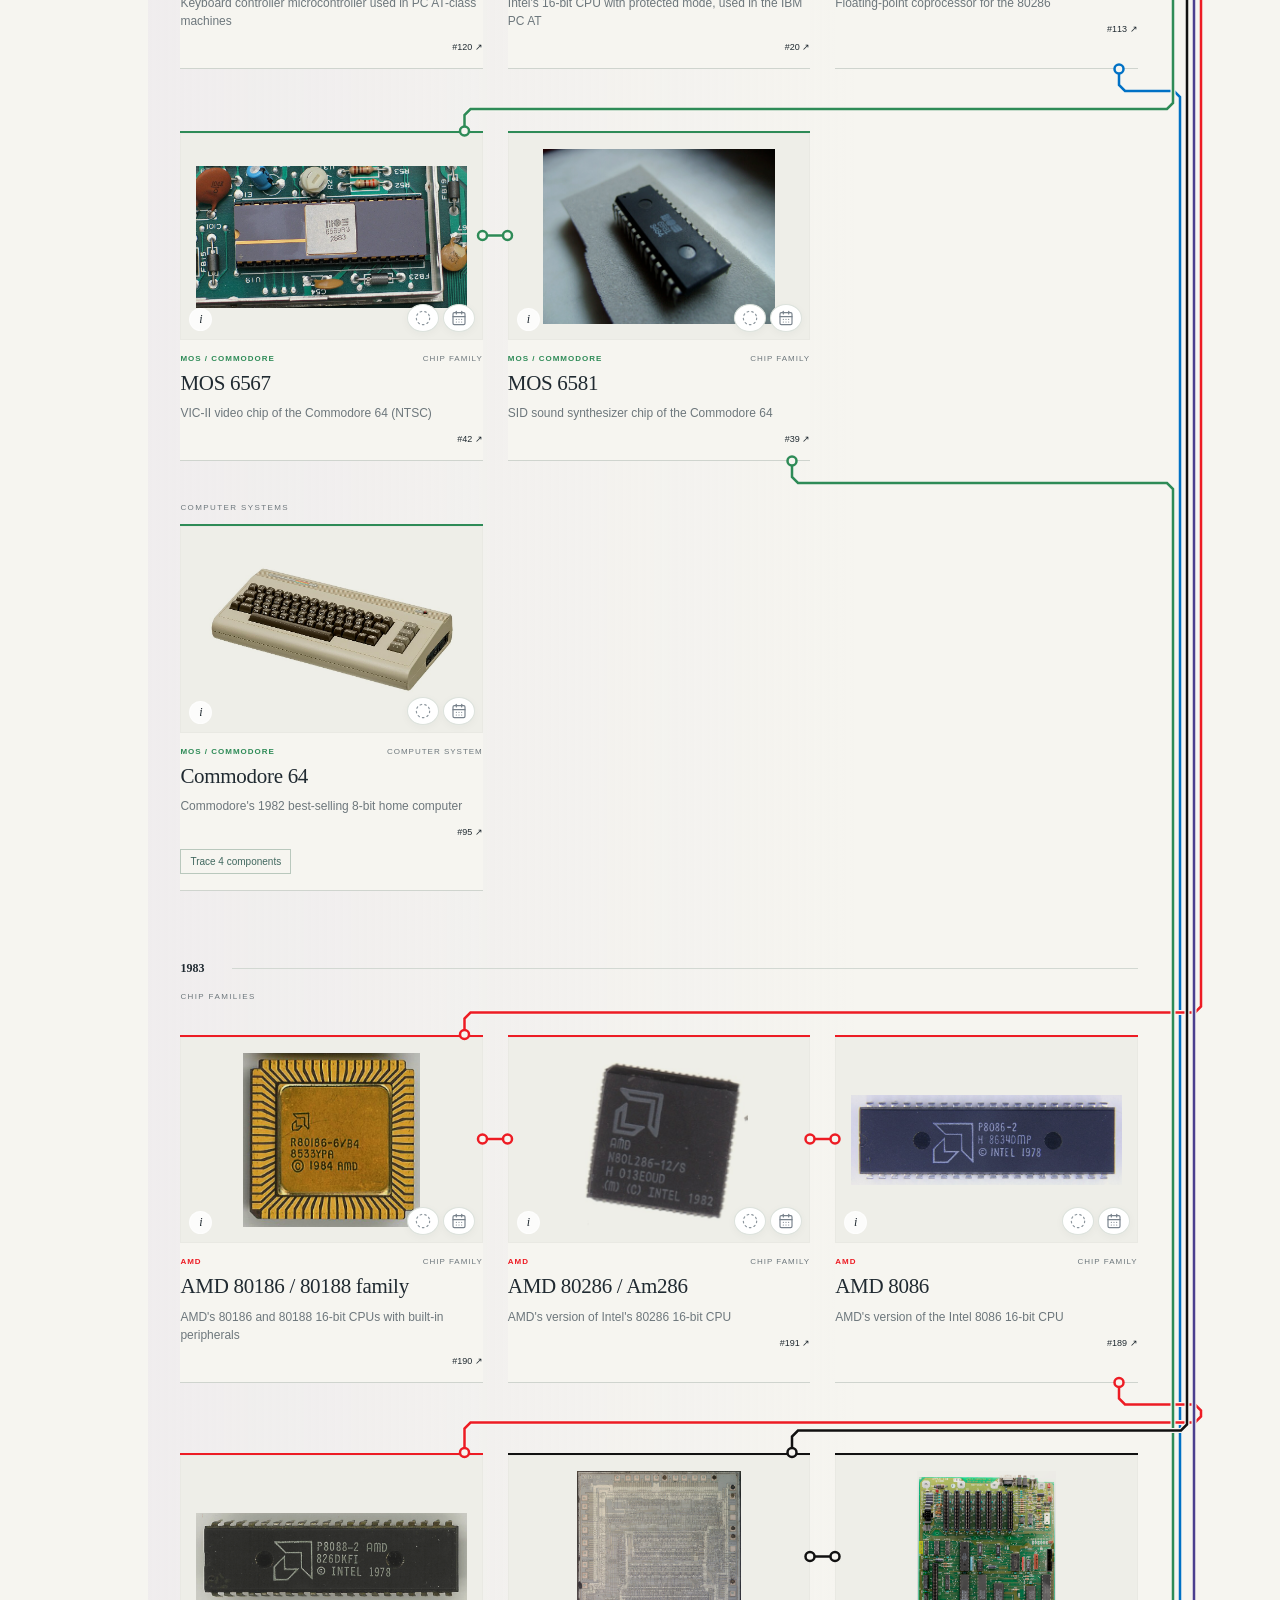
==== commit be3675a5: "Remove source-coverage percentage badge from cards Co-Authored-By: Claude Sonnet 5.5 <noreply@anthro" ====
--- a/index.html
+++ b/index.html
@@ -1,17 +1,16 @@
 <!doctype html>
-<!-- Generated from templates/index.html and data/ui.json; run node scripts/render-site.mjs. -->
 <html lang="en">
 <head><meta charset="utf-8"><meta name="viewport" content="width=device-width,initial-scale=1"><meta name="description" content="A living timeline of classic chips, computers and expansion cards being rebuilt in SystemVerilog, Rust and FPGA hardware."><meta name="theme-color" content="#f6f5f0"><title>AI Engineer — A history worth rebuilding</title><link rel="stylesheet" href="assets/timeline.css"><script type="module" src="assets/timeline.js"></script></head>
 <body>
 <a class="skip" href="#timeline">Skip to the timeline</a>
 <header class="masthead"><a class="wordmark" href="#top"><span class="brand-symbol" aria-hidden="true">ai<span>_</span></span><span>AI ENGINEER<small>THE RECONSTRUCTION PROJECT</small></span></a><nav aria-label="Main navigation"><a href="#timeline" class="current">Timeline</a><a href="https://github.com/hevangel/ai_engineer" target="_blank" rel="noopener">Source ↗</a><button id="legend-toggle" aria-expanded="false" aria-controls="legend">Status guide <span aria-hidden="true">↗</span></button></nav></header>
 <main id="top">
-<section class="intro"><div class="eyebrow"><span class="live-dot"></span> A LIVING ARCHIVE · 1959 ONWARD</div><h1>A history worth<br><em>rebuilding.</em></h1><div class="intro-bottom"><p>Classic silicon. Familiar machines. A new life in<br class="desktop"> SystemVerilog, Rust, and real FPGA hardware.</p><div class="intro-note"><span class="intro-arrow">↓</span><span>FOLLOW THE CONNECTIONS<br><small>From the first bits to the 386 era.</small></span></div></div><div class="archive-stats" aria-live="polite"><span><b id="entry-count">—</b> hardware entries</span><span><b id="company-count">—</b> makers</span><span class="sync-label" id="sync-label" data-unavailable="Archive unavailable">Reading the archive…</span></div></section>
-<section id="legend" class="legend-panel" hidden aria-label="Status legend"><div class="legend-heading"><div><span class="eyebrow">READING THE ARCHIVE</span><h2>Every badge has a meaning.</h2></div><button id="legend-close" aria-label="Close status guide">×</button></div><div id="stage-legend" class="stage-legend"></div><p id="coverage-explanation"></p><div id="build-legend" class="build-legend"></div><p class="fineprint" id="legend-fineprint"></p></section>
+<section class="intro"><div class="eyebrow"><span class="live-dot"></span> A LIVING ARCHIVE · 1959 ONWARD</div><h1>A history worth<br><em>rebuilding.</em></h1><div class="intro-bottom"><p>Classic silicon. Familiar machines. A new life in<br class="desktop"> SystemVerilog, Rust, and real FPGA hardware.</p><div class="intro-note"><span class="intro-arrow">↓</span><span>FOLLOW THE CONNECTIONS<br><small>From the first bits to the 386 era.</small></span></div></div><div class="archive-stats" aria-live="polite"><span><b id="entry-count">—</b> hardware entries</span><span><b id="company-count">—</b> makers</span><span class="sync-label" id="sync-label">Reading the archive…</span></div></section>
+<section id="legend" class="legend-panel" hidden aria-label="Status legend"><div class="legend-heading"><div><span class="eyebrow">READING THE ARCHIVE</span><h2>Every badge has a meaning.</h2></div><button id="legend-close" aria-label="Close status guide">×</button></div><div id="stage-legend" class="stage-legend"></div><div id="build-legend" class="build-legend"></div><p class="fineprint" id="legend-fineprint"></p></section>
 <div class="archive-layout"><aside class="time-rail" aria-label="Year navigation"><span class="rail-title">TIME</span><output id="current-year" for="year-scrubber">1959</output><div class="rail-track"><input id="year-scrubber" type="range" min="1959" max="1992" value="1959" aria-label="Scroll to year" aria-orientation="vertical"><div id="year-markers"></div></div><a href="#top" class="back-top" aria-label="Back to top">↑</a></aside>
 <div class="archive"><div class="toolbar"><div class="view-tabs" role="group" aria-label="Hardware category"></div><div class="search-controls"><label class="search"><span aria-hidden="true">⌕</span><input id="search" type="search" placeholder="Find a machine or chip…" aria-label="Search the timeline"></label><label><span class="sr-only">Filter by company</span><select id="company"><option value="all">All makers</option></select></label><label><span class="sr-only">Filter by build stage</span><select id="stage"><option value="all">All stages</option></select></label></div></div>
-<div class="connection-row"><div class="connection-controls" role="group" aria-label="Connection display"><label><input type="checkbox" id="show-makers" checked>Maker lineage</label><label><input type="checkbox" id="show-systems"><span id="system-links-label">All computer links</span></label><label class="computer-picker">Trace a computer<select id="computer"><option value="all">All computers</option></select></label></div><p id="trace-summary" aria-live="polite"></p></div><div class="connection-key" id="connection-key" aria-label="Connection legend"></div><p class="wire-context" id="wire-context"></p><div class="maker-key" id="maker-key" aria-label="Company connection colors"></div><p id="wire-help" class="wire-help"><strong>Navigation:</strong> <span id="wire-help-text">Click a wire or hollow dot to follow it; click a shared bus or CPU wire to choose a connected part. Use Tab and Enter to follow a focused wire. On a wire or selected card, ←/h and →/l move along maker lineage; ↑/k and ↓/j move between chips and computers.</span></p><p class="archive-caption"><span>MAKERS, COMPONENTS &amp; THE MACHINES THEY MAKE.</span><span id="result-count" aria-live="polite"></span></p><div id="error" role="alert" data-load-error-prefix="The archive could not be loaded. Serve this folder over HTTP and check the JSON files. " hidden></div><div class="timeline-scroll" role="region" aria-label="Hardware timeline; scroll horizontally when the wiring is wider than the screen" tabindex="0"><div id="timeline" tabindex="-1"><svg id="connections" role="group" aria-label="Hardware wire navigation" aria-describedby="wire-help"></svg><div id="eras"><div class="loading">Opening the archive…</div></div></div></div><div id="empty" hidden><h2>No hardware matches.</h2><p>Try another maker, stage, or search term.</p><button id="reset">Reset filters</button></div></div></div>
+<div class="connection-controls" role="group" aria-label="Connection display"><label><input type="checkbox" id="show-makers" checked>Maker lineage</label><label><input type="checkbox" id="show-systems"><span id="system-links-label">All computer links</span></label><label class="computer-picker">Trace a computer<select id="computer"><option value="all">All computers</option></select></label></div><div class="connection-key" id="connection-key" aria-label="Connection legend"></div><p id="trace-summary" aria-live="polite"></p><p class="wire-context" id="wire-context"></p><p id="wire-help" class="wire-help"></p><div class="maker-key" id="maker-key" aria-label="Company connection colors"></div><p class="archive-caption"><span id="result-count" aria-live="polite"></span><span>MAKERS, COMPONENTS & THE MACHINES THEY MAKE.</span></p><div id="error" role="alert" hidden></div><div class="timeline-scroll" role="region" aria-label="Hardware timeline; scroll horizontally when the wiring is wider than the screen" tabindex="0"><div id="timeline" tabindex="-1"><svg id="connections" role="group" aria-label="Hardware wire navigation" aria-describedby="wire-help"></svg><div id="eras"><div class="loading">Opening the archive…</div></div></div></div><div id="empty" hidden><h2>No hardware matches.</h2><p>Try another maker, stage, or search term.</p><button id="reset">Reset filters</button></div></div></div>
 <footer><div><span class="footer-brand">AI ENGINEER</span><p>Preserve the behavior. Rebuild the machine.<br>Show the evidence.</p></div><div><a href="https://github.com/hevangel/ai_engineer">Explore the source ↗</a><p>Photos retain their original licenses.<br>Each photograph links to its source and attribution.</p></div></footer>
-</main><dialog id="info-dialog" aria-labelledby="info-title"><button id="info-close" aria-label="Close details">×</button><div id="info-body"></div></dialog><noscript><p>This timeline reads its catalog and status from JSON and needs JavaScript. View the <a href="data/catalog.json">catalog</a> and <a href="data/status.json">status snapshot</a> directly.</p></noscript>
+</main><dialog id="info-dialog" aria-labelledby="info-title"><button id="info-close">×</button><div id="info-body"></div></dialog><noscript><p>This timeline reads its catalog and status from JSON and needs JavaScript. View the <a href="data/catalog.json">catalog</a> and <a href="data/status.json">status snapshot</a> directly.</p></noscript>
 <dialog id="bus-dialog" aria-labelledby="bus-title"><button id="bus-close" aria-label="Close bus connections">×</button><h2 id="bus-title"></h2><p>Choose where to go. Planned options still require card, slot and software compatibility checks.</p><ul id="bus-members"></ul><div id="connection-evidence"></div></dialog>
 </body></html>
--- a/assets/timeline.css
+++ b/assets/timeline.css
@@ -1,5 +1,5 @@
 @charset "UTF-8";
-:root{--paper:#f6f5f0;--ink:#202a31;--muted:#6d777c;--line:#d9ddd9;--blue:#0071c5;--header:78px;color-scheme:light;font-family:Arial,Helvetica,sans-serif;font-synthesis:none;scroll-behavior:smooth}*{box-sizing:border-box}body{margin:0;background:var(--paper);color:var(--ink)}a{color:inherit;text-decoration:none}button,input,select{font:inherit}button,a,input,select{touch-action:manipulation}button{cursor:pointer}button:focus-visible,a:focus-visible,input:focus-visible,select:focus-visible{outline:3px solid #0071c5;outline-offset:4px}button{color:inherit}button:disabled{cursor:default}button:disabled{opacity:.6}.skip{position:fixed;top:-90px;left:20px;z-index:100;padding:14px;background:#fff}.skip:focus{top:10px}.sr-only{position:absolute;width:1px;height:1px;padding:0;margin:-1px;overflow:hidden;clip:rect(0,0,0,0);white-space:nowrap;border:0}[hidden]{display:none!important}.masthead{position:sticky;top:0;z-index:30;height:var(--header);display:flex;justify-content:space-between;align-items:center;padding:0 5%;background:rgba(246,245,240,.96);border-bottom:1px solid var(--line);backdrop-filter:blur(14px)}.wordmark{display:flex;gap:13px;align-items:center;font-size:15px;font-weight:750;letter-spacing:1.3px}.wordmark small{display:block;font-size:8px;letter-spacing:1.65px;color:var(--muted);margin-top:5px}.brand-symbol{font:bold 31px/1 Georgia,serif;letter-spacing:-3px;background:var(--ink);color:var(--paper);padding:5px 8px 10px 6px}.brand-symbol span{color:#5bb2e5}.masthead nav{display:flex;gap:30px;align-items:center;font-size:12px}.masthead nav button{background:none;border:0;padding:11px 0}.masthead .current{border-bottom:2px solid var(--ink);padding:28px 0}.masthead nav button span{margin-left:12px}.intro{max-width:1400px;margin:0 auto;padding:66px 7% 0}.eyebrow{font-size:10px;letter-spacing:2px;font-weight:700;display:flex;align-items:center;gap:10px}.live-dot{height:6px;width:6px;background:#2f7c58;border-radius:50%}h1{font:clamp(56px,6.9vw,104px)/.99 Georgia,'Times New Roman',serif;letter-spacing:-4px;font-weight:400;margin:28px 0 28px}h1 em{font-weight:400;color:#526f5e}.intro-bottom{display:flex;align-items:center;justify-content:space-between;gap:30px;padding-bottom:35px}.intro-bottom p{font-size:15px;line-height:1.8;color:#5b676b;margin:0}.intro-note{display:flex;gap:17px;align-items:center;font-size:9px;letter-spacing:1.4px;line-height:1.8}.intro-note small{font-size:11px;color:var(--muted);letter-spacing:0}.intro-arrow{font-size:33px;font-family:Georgia,serif}.archive-stats{display:flex;gap:30px;padding:20px 0;border-top:1px solid var(--line);font-size:11px;color:var(--muted)}.archive-stats b{color:var(--ink);font-size:15px;margin-right:5px}.sync-label{margin-left:auto;font-size:10px}.legend-panel{max-width:1190px;margin:24px auto 40px;border:1px solid var(--line);padding:28px 32px;background:#fff}.legend-heading{display:flex;justify-content:space-between;align-items:start}.legend-heading h2{font:30px Georgia,serif}.legend-heading button,#info-close{border:0;background:transparent;font-size:26px}.stage-legend{display:grid;grid-template-columns:repeat(3,1fr);gap:24px}.legend-item{display:flex;gap:12px;align-items:start}.legend-item strong{display:block;font-size:12px}.legend-item p{font-size:11px;color:var(--muted);line-height:1.6;margin:6px 0}.stage-symbol{color:var(--stage);width:26px;display:flex;justify-content:center}.stage-icon{width:16px;height:16px;fill:none;stroke:currentColor;stroke-width:1.75;stroke-linecap:round;stroke-linejoin:round;flex:none}.stage-symbol .stage-icon{width:22px;height:22px}.build-legend-item{display:flex;align-items:center;gap:7px}.build-legend-icon{color:var(--stage);display:flex}.build-legend-icon .stage-icon{width:18px;height:18px}.legend-panel>p{font-size:12px;line-height:1.8}.legend-panel .fineprint{color:var(--muted);font-size:11px}.build-legend{display:flex;gap:25px;font-size:12px}.archive-layout{display:grid;grid-template-columns:110px minmax(0,1fr);max-width:1440px;margin:20px auto 0;padding-right:5%}.time-rail{position:sticky;top:100px;height:calc(100vh - 130px);max-height:690px;align-self:start;display:flex;flex-direction:column;align-items:center;gap:14px;color:var(--muted)}.rail-title{font-size:9px;letter-spacing:2px}.time-rail output{font:bold 18px Georgia,serif;color:var(--ink)}.rail-track{position:relative;flex:1;min-height:130px;display:flex;justify-content:center;width:70px}.rail-track input{writing-mode:vertical-lr;direction:ltr;appearance:none;width:3px;height:100%;background:#cfd5d1;margin:0 0 0 -18px;border:0;cursor:ns-resize;position:relative;z-index:2}.rail-track input::-webkit-slider-thumb{appearance:none;background:var(--ink);height:24px;width:9px;border-radius:2px;box-shadow:0 0 0 4px var(--paper)}.rail-track input::-moz-range-thumb{background:var(--ink);height:24px;width:9px;border:0;border-radius:2px}#year-markers{position:absolute;inset:0 0 0 38px;pointer-events:none}.year-marker{position:absolute;left:0;font-size:9px;color:var(--muted);background:none;border:0;padding:0;pointer-events:auto;transform:translateY(-50%)}.back-top{font-size:23px;line-height:32px}.archive{min-width:0}.toolbar{position:sticky;top:var(--header);z-index:20;background:var(--paper);display:flex;justify-content:space-between;gap:10px;align-items:center;padding:15px 0;border-top:1px solid var(--line);border-bottom:1px solid var(--line);flex-wrap:wrap}.view-tabs{display:flex;gap:5px}.view-tabs button{background:none;border:0;font-size:11px;color:var(--muted);padding:10px 12px;white-space:nowrap}.view-tabs button.selected{background:var(--ink);color:#fff}.search-controls{display:flex;gap:7px;align-items:center}.search{display:flex;gap:8px;align-items:center;padding:6px 10px;border:1px solid var(--line);background:#fff}.search span{font-size:20px;line-height:17px}.search input{width:155px;border:0;background:transparent;font-size:10px;padding:3px;outline-offset:5px}.search-controls select{background:transparent;border:1px solid var(--line);font-size:10px;padding:9px;max-width:135px}.maker-key{display:flex;gap:13px;flex-wrap:wrap;padding:19px 0 16px;line-height:1.5}.maker-button{display:flex;gap:5px;align-items:center;font-size:9px;border:0;background:none;padding:0;color:#5a646b}.maker-button i{display:inline-block;width:13px;height:2px;background:var(--company)}.maker-button.active{color:#111;font-weight:700;text-decoration:underline;text-underline-offset:4px}.archive-caption{display:flex;justify-content:space-between;font-size:9px;letter-spacing:1px;color:var(--muted);margin:0;padding-bottom:18px}.archive-caption span:last-child{font-size:8px;letter-spacing:1.5px}#timeline{position:relative;isolation:isolate;min-height:150px;scroll-margin-top:170px}#connections{position:absolute;top:0;left:0;width:100%;height:100%;z-index:1;pointer-events:none;overflow:visible}.era{position:relative;padding:0 24px 50px 32px;border-top:1px solid #cbd2ce;isolation:auto;background:linear-gradient(90deg,rgba(222,231,218,.35),rgba(246,245,240,0) 70%)}.era[data-era="8"]{background:linear-gradient(90deg,rgba(218,230,235,.35),transparent 70%)}.era[data-era="16"]{background:linear-gradient(90deg,rgba(228,223,234,.35),transparent 70%)}.era[data-era="32"]{background:linear-gradient(90deg,rgba(234,224,213,.4),transparent 70%)}.era[data-era="undated"]{background:linear-gradient(90deg,rgba(226,227,224,.5),transparent 70%)}.era-header{display:flex;align-items:center;justify-content:space-between;position:relative;z-index:2;padding:26px 0 24px;gap:20px}.era-header h2{font:25px/1.2 Georgia,serif;margin:6px 0}.era-label{font-size:9px;letter-spacing:1.4px;text-transform:uppercase;color:var(--muted)}.era-number{font:90px/.9 Georgia,serif;color:#d6ded5;letter-spacing:-5px;white-space:nowrap;opacity:.75}.era[data-era="8"] .era-number{color:#cfdee3}.era[data-era="16"] .era-number{color:#dcd5e3}.era[data-era="32"] .era-number{color:#e2d6c7}.era-number small{font:11px Arial,sans-serif;letter-spacing:1px;margin-left:6px}.year-block{position:relative;scroll-margin-top:155px;padding:0 0 25px}.year-heading{display:flex;align-items:center;gap:12px;margin:12px 0 16px;position:relative;z-index:2}.year-heading span{font:bold 12px Georgia,serif;min-width:40px}.year-heading i{height:1px;background:#d2d8d2;flex:1}.year-grid{display:grid;grid-template-columns:repeat(3,minmax(0,1fr));gap:28px 25px;position:relative}.hardware{min-width:0;z-index:3;background:var(--paper);border-bottom:1px solid #cfd4ce;padding-bottom:16px;position:relative}.photo-wrap{position:relative;aspect-ratio:1.45;background:#eeeee8;border-top:2px solid var(--company);overflow:hidden}.photo-wrap img{width:100%;height:100%;object-fit:contain;mix-blend-mode:multiply;padding:16px;transition:transform .35s}.hardware:hover .photo-wrap img{transform:scale(1.035)}.photo-wrap:after{content:"";position:absolute;inset:0;border:1px solid #00000005;pointer-events:none}.info-button{position:absolute;left:9px;bottom:9px;z-index:4;border:1px solid #fff8;background:#ffffffcf;width:23px;height:23px;font:italic 12px Georgia,serif;border-radius:50%}.info-button:hover{background:#fff}.status-badges{position:absolute;right:8px;bottom:8px;display:flex;gap:4px;z-index:4;align-items:center}.badge{display:flex;align-items:center;justify-content:center;min-width:28px;height:28px;padding:0 7px;background:#fff;color:var(--stage,#53636b);border:1px solid #dce2dc;border-radius:50%;box-shadow:0 2px 8px #22332a0a;font-size:17px;cursor:help}.coverage-badge{font-size:9px;min-width:31px;font-weight:bold;color:#59665f}.build-badge{font-size:12px}.entry-meta{display:flex;justify-content:space-between;margin-top:14px;font-size:8px;letter-spacing:1px;text-transform:uppercase;color:var(--muted);gap:10px}.entry-meta .maker{color:var(--company);font-weight:700}.hardware h3{font:21px/1.2 Georgia,serif;letter-spacing:-.3px;margin:8px 0}.hardware h3 a:hover{text-decoration:underline;text-decoration-thickness:1px;text-underline-offset:4px}.hardware p{font-size:10px;line-height:1.65;color:var(--muted);margin:0}.entry-footer{display:flex;gap:6px;justify-content:flex-end;align-items:center;margin-top:12px;font-size:9px;color:var(--muted)}.entry-footer a{color:var(--ink)}.entry-footer a:hover{text-decoration:underline}.info-photo .representative{color:#8a7560}.loading,#empty{padding:70px 20px;color:var(--muted);font-family:Georgia,serif}#empty button{padding:10px 15px;border:1px solid var(--line);background:#fff}#error{padding:25px;border:1px solid #d5a498;background:#fff5f0;margin:20px 0;font-size:13px;line-height:1.7}footer{max-width:1280px;margin:30px auto 0;padding:50px 6% 60px;display:flex;justify-content:space-between;border-top:1px solid var(--line)}.footer-brand{font-size:12px;font-weight:700;letter-spacing:2px}footer p{font-size:11px;line-height:1.9;color:var(--muted)}footer a{font-size:12px}dialog{max-width:540px;width:90%;border:1px solid var(--line);padding:32px;background:var(--paper);color:var(--ink)}dialog::backdrop{background:#1f2a3166;backdrop-filter:blur(3px)}dialog h2{font:28px Georgia,serif}#info-close{position:absolute;right:16px;top:10px}#info-body{font-size:12px;line-height:1.8;overflow-wrap:anywhere}#info-body a{text-decoration:underline;text-underline-offset:3px}.info-photo img{width:100%;max-height:240px;object-fit:contain;margin:10px 0}
+:root{--paper:#f6f5f0;--ink:#202a31;--muted:#6d777c;--line:#d9ddd9;--blue:#0071c5;--header:78px;color-scheme:light;font-family:Arial,Helvetica,sans-serif;font-synthesis:none;scroll-behavior:smooth}*{box-sizing:border-box}body{margin:0;background:var(--paper);color:var(--ink)}a{color:inherit;text-decoration:none}button,input,select{font:inherit}button,a,input,select{touch-action:manipulation}button{cursor:pointer}button:focus-visible,a:focus-visible,input:focus-visible,select:focus-visible{outline:3px solid #0071c5;outline-offset:4px}button{color:inherit}button:disabled{cursor:default}button:disabled{opacity:.6}.skip{position:fixed;top:-90px;left:20px;z-index:100;padding:14px;background:#fff}.skip:focus{top:10px}.sr-only{position:absolute;width:1px;height:1px;padding:0;margin:-1px;overflow:hidden;clip:rect(0,0,0,0);white-space:nowrap;border:0}[hidden]{display:none!important}.masthead{position:sticky;top:0;z-index:30;height:var(--header);display:flex;justify-content:space-between;align-items:center;padding:0 5%;background:rgba(246,245,240,.96);border-bottom:1px solid var(--line);backdrop-filter:blur(14px)}.wordmark{display:flex;gap:13px;align-items:center;font-size:15px;font-weight:750;letter-spacing:1.3px}.wordmark small{display:block;font-size:8px;letter-spacing:1.65px;color:var(--muted);margin-top:5px}.brand-symbol{font:bold 31px/1 Georgia,serif;letter-spacing:-3px;background:var(--ink);color:var(--paper);padding:5px 8px 10px 6px}.brand-symbol span{color:#5bb2e5}.masthead nav{display:flex;gap:30px;align-items:center;font-size:12px}.masthead nav button{background:none;border:0;padding:11px 0}.masthead .current{border-bottom:2px solid var(--ink);padding:28px 0}.masthead nav button span{margin-left:12px}.intro{max-width:1400px;margin:0 auto;padding:66px 7% 0}.eyebrow{font-size:10px;letter-spacing:2px;font-weight:700;display:flex;align-items:center;gap:10px}.live-dot{height:6px;width:6px;background:#2f7c58;border-radius:50%}h1{font:clamp(56px,6.9vw,104px)/.99 Georgia,'Times New Roman',serif;letter-spacing:-4px;font-weight:400;margin:28px 0 28px}h1 em{font-weight:400;color:#526f5e}.intro-bottom{display:flex;align-items:center;justify-content:space-between;gap:30px;padding-bottom:35px}.intro-bottom p{font-size:15px;line-height:1.8;color:#5b676b;margin:0}.intro-note{display:flex;gap:17px;align-items:center;font-size:9px;letter-spacing:1.4px;line-height:1.8}.intro-note small{font-size:11px;color:var(--muted);letter-spacing:0}.intro-arrow{font-size:33px;font-family:Georgia,serif}.archive-stats{display:flex;gap:30px;padding:20px 0;border-top:1px solid var(--line);font-size:11px;color:var(--muted)}.archive-stats b{color:var(--ink);font-size:15px;margin-right:5px}.sync-label{margin-left:auto;font-size:10px}.legend-panel{max-width:1190px;margin:24px auto 40px;border:1px solid var(--line);padding:28px 32px;background:#fff}.legend-heading{display:flex;justify-content:space-between;align-items:start}.legend-heading h2{font:30px Georgia,serif}.legend-heading button,#info-close{border:0;background:transparent;font-size:26px}.stage-legend{display:grid;grid-template-columns:repeat(3,1fr);gap:24px}.legend-item{display:flex;gap:12px;align-items:start}.legend-item strong{display:block;font-size:12px}.legend-item p{font-size:11px;color:var(--muted);line-height:1.6;margin:6px 0}.stage-symbol{color:var(--stage);width:26px;display:flex;justify-content:center}.stage-icon{width:16px;height:16px;fill:none;stroke:currentColor;stroke-width:1.75;stroke-linecap:round;stroke-linejoin:round;flex:none}.stage-symbol .stage-icon{width:22px;height:22px}.build-legend-item{display:flex;align-items:center;gap:7px}.build-legend-icon{color:var(--stage);display:flex}.build-legend-icon .stage-icon{width:18px;height:18px}.legend-panel>p{font-size:12px;line-height:1.8}.legend-panel .fineprint{color:var(--muted);font-size:11px}.build-legend{display:flex;gap:25px;font-size:12px}.archive-layout{display:grid;grid-template-columns:110px minmax(0,1fr);max-width:1440px;margin:20px auto 0;padding-right:5%}.time-rail{position:sticky;top:100px;height:calc(100vh - 130px);max-height:690px;align-self:start;display:flex;flex-direction:column;align-items:center;gap:14px;color:var(--muted)}.rail-title{font-size:9px;letter-spacing:2px}.time-rail output{font:bold 18px Georgia,serif;color:var(--ink)}.rail-track{position:relative;flex:1;min-height:130px;display:flex;justify-content:center;width:70px}.rail-track input{writing-mode:vertical-lr;direction:ltr;appearance:none;width:3px;height:100%;background:#cfd5d1;margin:0 0 0 -18px;border:0;cursor:ns-resize;position:relative;z-index:2}.rail-track input::-webkit-slider-thumb{appearance:none;background:var(--ink);height:24px;width:9px;border-radius:2px;box-shadow:0 0 0 4px var(--paper)}.rail-track input::-moz-range-thumb{background:var(--ink);height:24px;width:9px;border:0;border-radius:2px}#year-markers{position:absolute;inset:0 0 0 38px;pointer-events:none}.year-marker{position:absolute;left:0;font-size:9px;color:var(--muted);background:none;border:0;padding:0;pointer-events:auto;transform:translateY(-50%)}.back-top{font-size:23px;line-height:32px}.archive{min-width:0}.toolbar{position:sticky;top:var(--header);z-index:20;background:var(--paper);display:flex;justify-content:space-between;gap:10px;align-items:center;padding:15px 0;border-top:1px solid var(--line);border-bottom:1px solid var(--line);flex-wrap:wrap}.view-tabs{display:flex;gap:5px}.view-tabs button{background:none;border:0;font-size:11px;color:var(--muted);padding:10px 12px;white-space:nowrap}.view-tabs button.selected{background:var(--ink);color:#fff}.search-controls{display:flex;gap:7px;align-items:center}.search{display:flex;gap:8px;align-items:center;padding:6px 10px;border:1px solid var(--line);background:#fff}.search span{font-size:20px;line-height:17px}.search input{width:155px;border:0;background:transparent;font-size:10px;padding:3px;outline-offset:5px}.search-controls select{background:transparent;border:1px solid var(--line);font-size:10px;padding:9px;max-width:135px}.maker-key{display:flex;gap:13px;flex-wrap:wrap;padding:19px 0 16px;line-height:1.5}.maker-button{display:flex;gap:5px;align-items:center;font-size:9px;border:0;background:none;padding:0;color:#5a646b}.maker-button i{display:inline-block;width:13px;height:2px;background:var(--company)}.maker-button.active{color:#111;font-weight:700;text-decoration:underline;text-underline-offset:4px}.archive-caption{display:flex;justify-content:space-between;font-size:9px;letter-spacing:1px;color:var(--muted);margin:0;padding-bottom:18px}.archive-caption span:last-child{font-size:8px;letter-spacing:1.5px}#timeline{position:relative;isolation:isolate;min-height:150px;scroll-margin-top:170px}#connections{position:absolute;top:0;left:0;width:100%;height:100%;z-index:1;pointer-events:none;overflow:visible}.era{position:relative;padding:0 24px 50px 32px;border-top:1px solid #cbd2ce;isolation:auto;background:linear-gradient(90deg,rgba(222,231,218,.35),rgba(246,245,240,0) 70%)}.era[data-era="8"]{background:linear-gradient(90deg,rgba(218,230,235,.35),transparent 70%)}.era[data-era="16"]{background:linear-gradient(90deg,rgba(228,223,234,.35),transparent 70%)}.era[data-era="32"]{background:linear-gradient(90deg,rgba(234,224,213,.4),transparent 70%)}.era[data-era="undated"]{background:linear-gradient(90deg,rgba(226,227,224,.5),transparent 70%)}.era-header{display:flex;align-items:center;justify-content:space-between;position:relative;z-index:2;padding:26px 0 24px;gap:20px}.era-header h2{font:25px/1.2 Georgia,serif;margin:6px 0}.era-label{font-size:9px;letter-spacing:1.4px;text-transform:uppercase;color:var(--muted)}.era-number{font:90px/.9 Georgia,serif;color:#d6ded5;letter-spacing:-5px;white-space:nowrap;opacity:.75}.era[data-era="8"] .era-number{color:#cfdee3}.era[data-era="16"] .era-number{color:#dcd5e3}.era[data-era="32"] .era-number{color:#e2d6c7}.era-number small{font:11px Arial,sans-serif;letter-spacing:1px;margin-left:6px}.year-block{position:relative;scroll-margin-top:155px;padding:0 0 25px}.year-heading{display:flex;align-items:center;gap:12px;margin:12px 0 16px;position:relative;z-index:2}.year-heading span{font:bold 12px Georgia,serif;min-width:40px}.year-heading i{height:1px;background:#d2d8d2;flex:1}.year-grid{display:grid;grid-template-columns:repeat(3,minmax(0,1fr));gap:28px 25px;position:relative}.hardware{min-width:0;z-index:3;background:var(--paper);border-bottom:1px solid #cfd4ce;padding-bottom:16px;position:relative}.photo-wrap{position:relative;aspect-ratio:1.45;background:#eeeee8;border-top:2px solid var(--company);overflow:hidden}.photo-wrap img{width:100%;height:100%;object-fit:contain;mix-blend-mode:multiply;padding:16px;transition:transform .35s}.hardware:hover .photo-wrap img{transform:scale(1.035)}.photo-wrap:after{content:"";position:absolute;inset:0;border:1px solid #00000005;pointer-events:none}.info-button{position:absolute;left:9px;bottom:9px;z-index:4;border:1px solid #fff8;background:#ffffffcf;width:23px;height:23px;font:italic 12px Georgia,serif;border-radius:50%}.info-button:hover{background:#fff}.status-badges{position:absolute;right:8px;bottom:8px;display:flex;gap:4px;z-index:4;align-items:center}.badge{display:flex;align-items:center;justify-content:center;min-width:28px;height:28px;padding:0 7px;background:#fff;color:var(--stage,#53636b);border:1px solid #dce2dc;border-radius:50%;box-shadow:0 2px 8px #22332a0a;font-size:17px;cursor:help}.build-badge{font-size:12px}.entry-meta{display:flex;justify-content:space-between;margin-top:14px;font-size:8px;letter-spacing:1px;text-transform:uppercase;color:var(--muted);gap:10px}.entry-meta .maker{color:var(--company);font-weight:700}.hardware h3{font:21px/1.2 Georgia,serif;letter-spacing:-.3px;margin:8px 0}.hardware h3 a:hover{text-decoration:underline;text-decoration-thickness:1px;text-underline-offset:4px}.hardware p{font-size:10px;line-height:1.65;color:var(--muted);margin:0}.entry-footer{display:flex;gap:6px;justify-content:flex-end;align-items:center;margin-top:12px;font-size:9px;color:var(--muted)}.entry-footer a{color:var(--ink)}.entry-footer a:hover{text-decoration:underline}.info-photo .representative{color:#8a7560}.loading,#empty{padding:70px 20px;color:var(--muted);font-family:Georgia,serif}#empty button{padding:10px 15px;border:1px solid var(--line);background:#fff}#error{padding:25px;border:1px solid #d5a498;background:#fff5f0;margin:20px 0;font-size:13px;line-height:1.7}footer{max-width:1280px;margin:30px auto 0;padding:50px 6% 60px;display:flex;justify-content:space-between;border-top:1px solid var(--line)}.footer-brand{font-size:12px;font-weight:700;letter-spacing:2px}footer p{font-size:11px;line-height:1.9;color:var(--muted)}footer a{font-size:12px}dialog{max-width:540px;width:90%;border:1px solid var(--line);padding:32px;background:var(--paper);color:var(--ink)}dialog::backdrop{background:#1f2a3166;backdrop-filter:blur(3px)}dialog h2{font:28px Georgia,serif}#info-close{position:absolute;right:16px;top:10px}#info-body{font-size:12px;line-height:1.8;overflow-wrap:anywhere}#info-body a{text-decoration:underline;text-underline-offset:3px}.info-photo img{width:100%;max-height:240px;object-fit:contain;margin:10px 0}
 @media(min-width:1450px){.intro{padding-left:100px;padding-right:100px}.year-grid{gap:32px}.hardware h3{font-size:24px}.photo-wrap{aspect-ratio:1.5}}
 @media(max-width:1100px){.toolbar{align-items:stretch;flex-direction:column}.search-controls{justify-content:space-between}.search{flex:1}.search input{width:100%}.intro{padding-top:45px}.archive-layout{grid-template-columns:85px minmax(0,1fr);padding-right:3%}.year-grid{grid-template-columns:repeat(2,minmax(0,1fr))}.archive-caption span:last-child{display:none}.era{padding-right:15px;padding-left:24px}.sync-label{font-size:9px}}
 @media(max-width:650px){:root{--header:66px}.masthead{padding:0 18px}.wordmark{font-size:11px;gap:9px}.wordmark small{font-size:6px}.brand-symbol{font-size:25px}.masthead nav{gap:14px;font-size:10px}.masthead .current{display:none}.intro{padding:38px 23px 0}h1{font-size:57px;letter-spacing:-2.8px}.intro-bottom{display:block;padding-bottom:22px}.intro-bottom p{font-size:13px}.intro-note{display:none}.archive-stats{gap:16px;flex-wrap:wrap;font-size:9px}.sync-label{margin:0;flex-basis:100%}.archive-layout{grid-template-columns:49px minmax(0,1fr);padding-right:14px;margin-top:10px}.time-rail{top:86px;height:calc(100svh - 110px);width:45px}.time-rail output{font-size:14px}.rail-title{font-size:7px}.rail-track{width:37px}.rail-track input{margin-left:-15px}#year-markers{left:20px}.year-marker{font-size:7px}.toolbar{padding:10px 0}.view-tabs{gap:0;justify-content:space-between}.view-tabs button{font-size:9px;padding:9px 6px}.search-controls{flex-wrap:wrap}.search{flex-basis:100%}.search-controls select{flex:1;max-width:none;padding:8px}.maker-key{gap:10px;padding-top:15px;max-height:74px;overflow:auto}.maker-button{font-size:8px}.archive-caption{font-size:8px;padding-bottom:14px}.era{padding:0 10px 28px 13px}.era-header{padding:20px 0 16px;gap:5px}.era-header h2{font-size:22px;max-width:160px}.era-number{font-size:60px;letter-spacing:-3px}.era-number small{font-size:8px}.era-label{font-size:7px}.year-grid{grid-template-columns:minmax(0,1fr);gap:22px}.photo-wrap{aspect-ratio:1.5}.hardware h3{font-size:23px}.hardware p{font-size:11px}.entry-meta{font-size:9px}.entry-footer{font-size:10px}.stage-legend{grid-template-columns:1fr 1fr;gap:14px}.legend-panel{margin:15px;padding:20px}.legend-heading h2{font-size:25px}.build-legend{gap:12px;flex-wrap:wrap}footer{padding:30px 24px;gap:20px;flex-direction:column}}
@@ -110,12 +110,3 @@
 .info-date h3,.info-date h4,.chipset-members h4{margin:0 0 6px;font-size:10px;letter-spacing:.8px;text-transform:uppercase;color:var(--muted)}.info-date h4{margin-top:12px}.info-date p{margin:0 0 6px}.info-date a{display:block;margin-top:5px}
 .info-issue{margin:14px 0 0}
 .info-photo{margin-top:20px;border-top:1px solid var(--line);padding-top:12px}.info-photo summary{cursor:pointer;font-size:10px;letter-spacing:.8px;text-transform:uppercase;color:var(--muted)}.info-photo summary:focus-visible{outline:3px solid var(--blue);outline-offset:4px}.info-photo p{margin:4px 0}
-
-/* Keep controls and their live totals together; wrap the totals on small screens. */
-.connection-row{display:flex;flex-wrap:wrap;align-items:center;gap:10px 24px;padding:12px 0;border-bottom:1px solid var(--line)}
-.connection-row .connection-controls{flex:0 1 auto;min-width:0;padding:0;border-bottom:0}
-.connection-row #trace-summary{flex:1 1 320px;margin:0 0 0 auto;text-align:right;line-height:1.6}
-.wire-help strong{font-weight:700;color:var(--ink)}
-.archive-caption{gap:8px 16px;flex-wrap:wrap}
-.archive-caption #result-count{margin-left:auto;text-align:right;white-space:nowrap}
-@media(max-width:650px){.connection-row .connection-controls{width:100%}.connection-row #trace-summary{flex-basis:100%}}
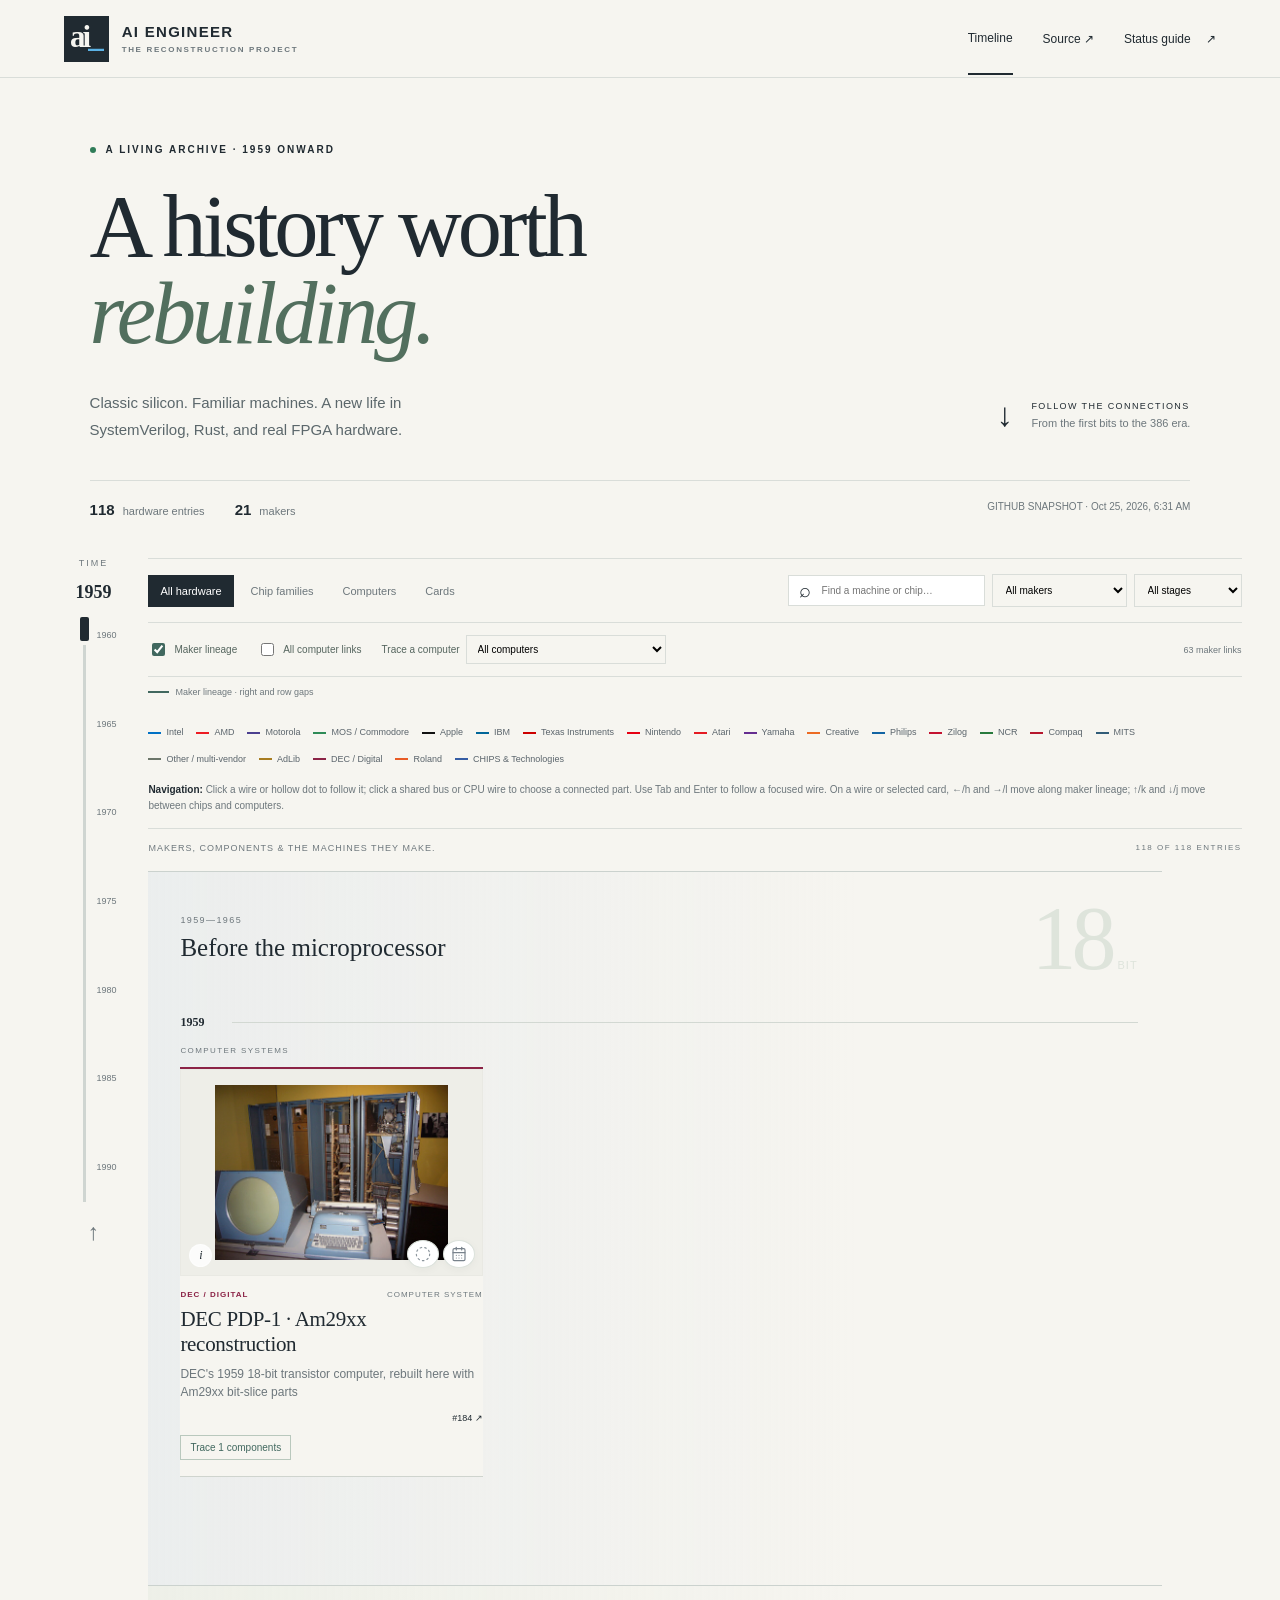
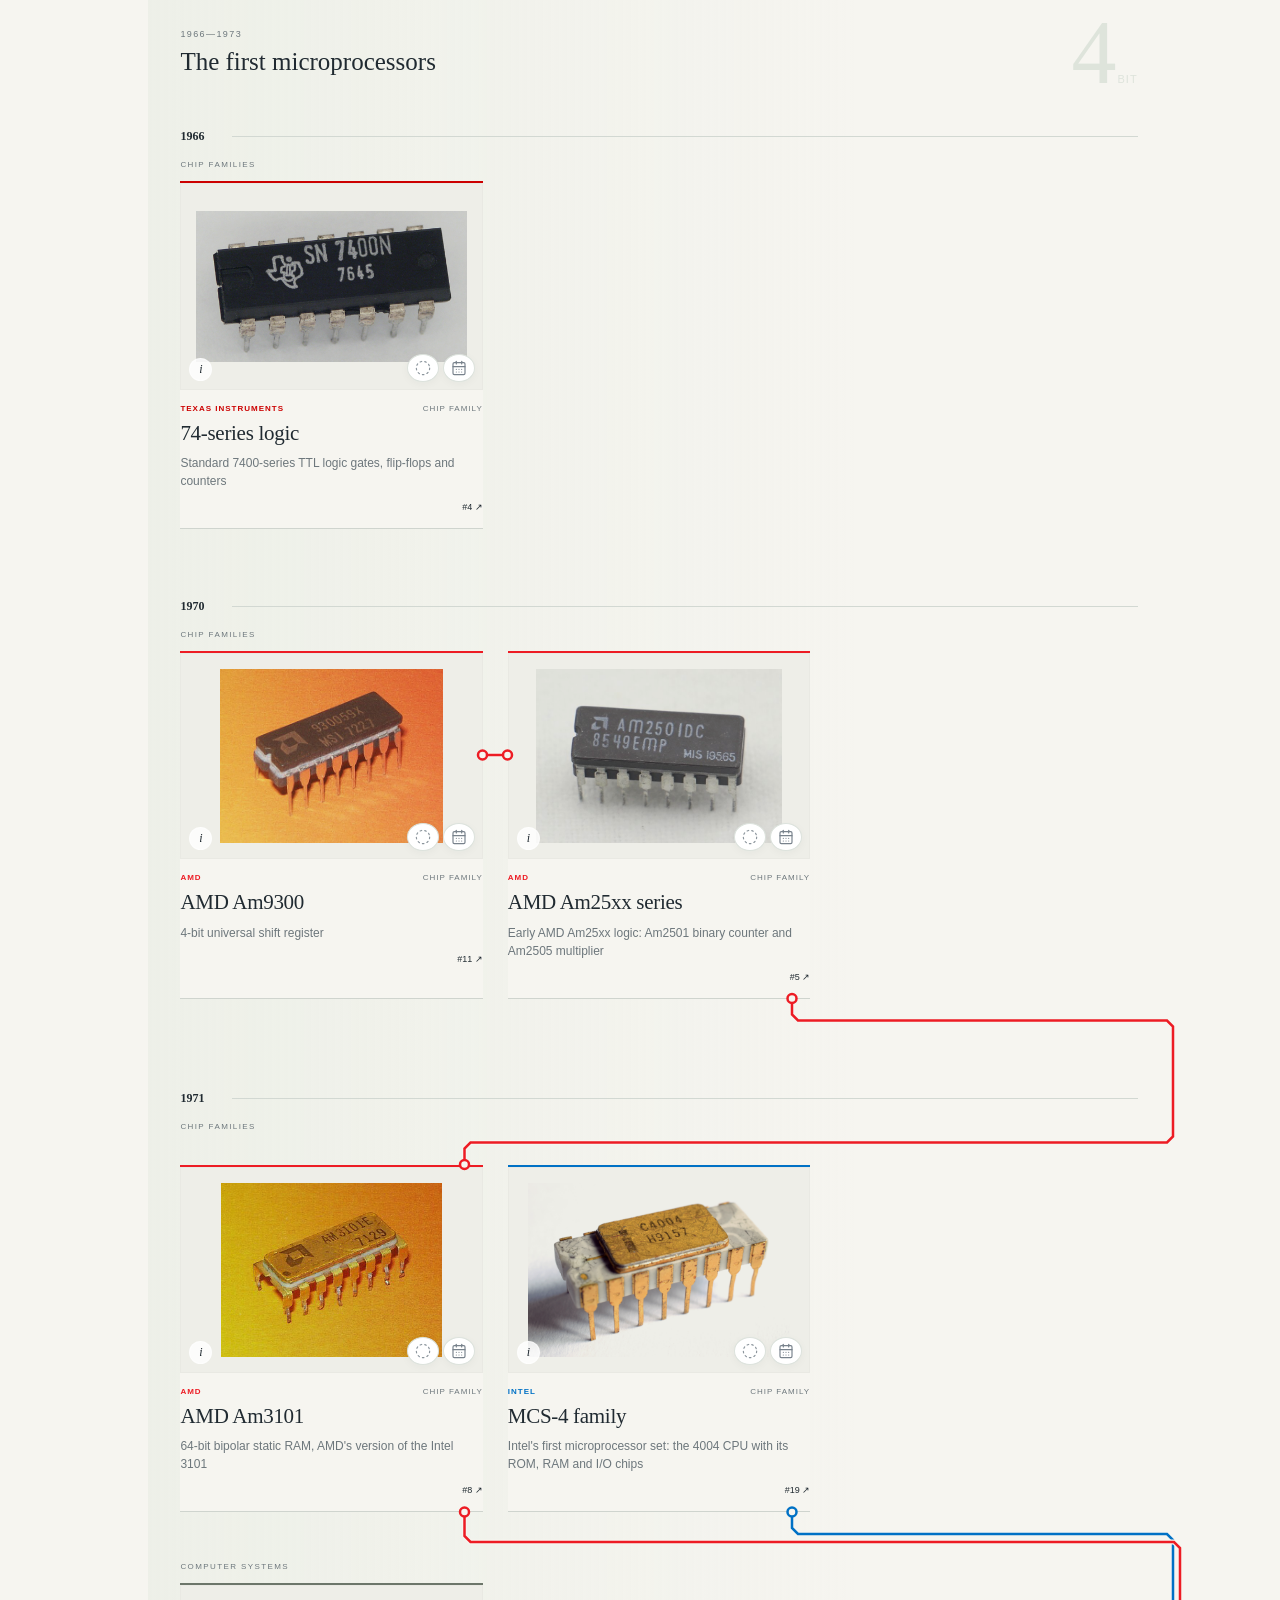
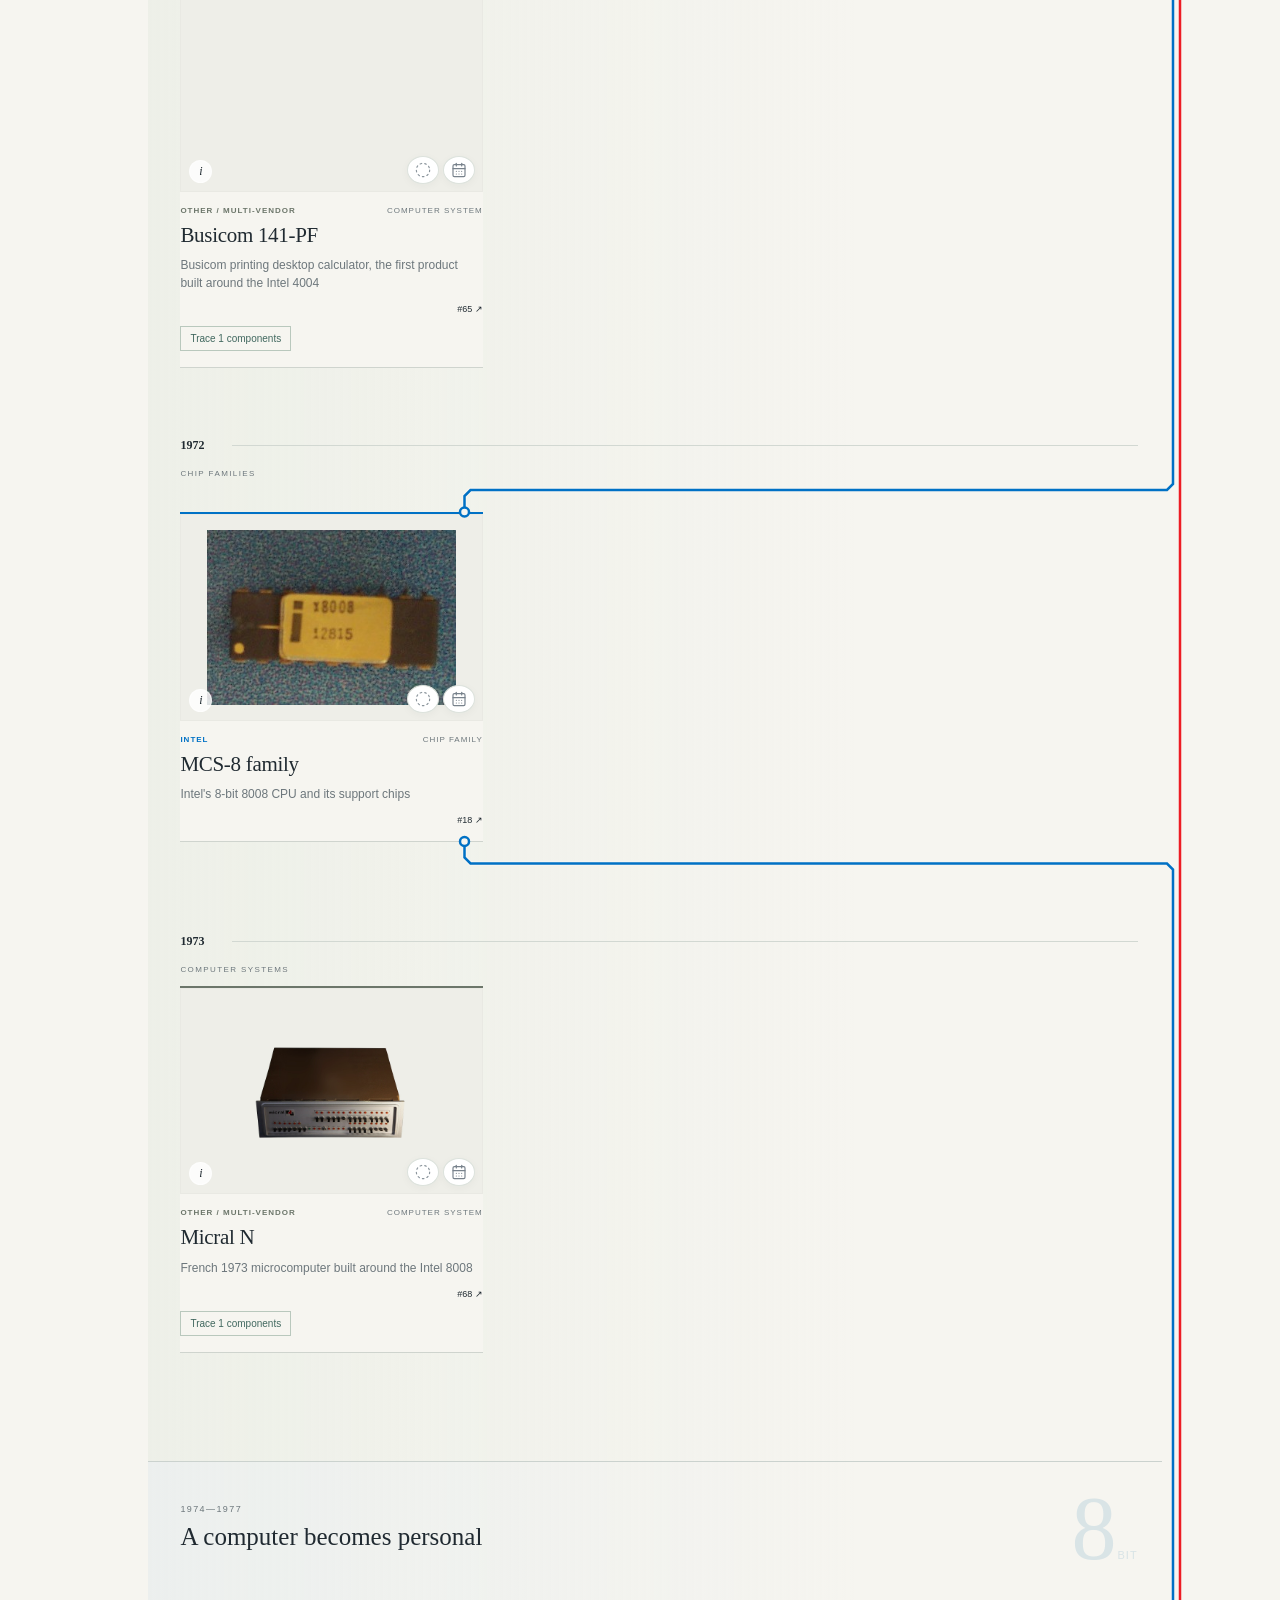
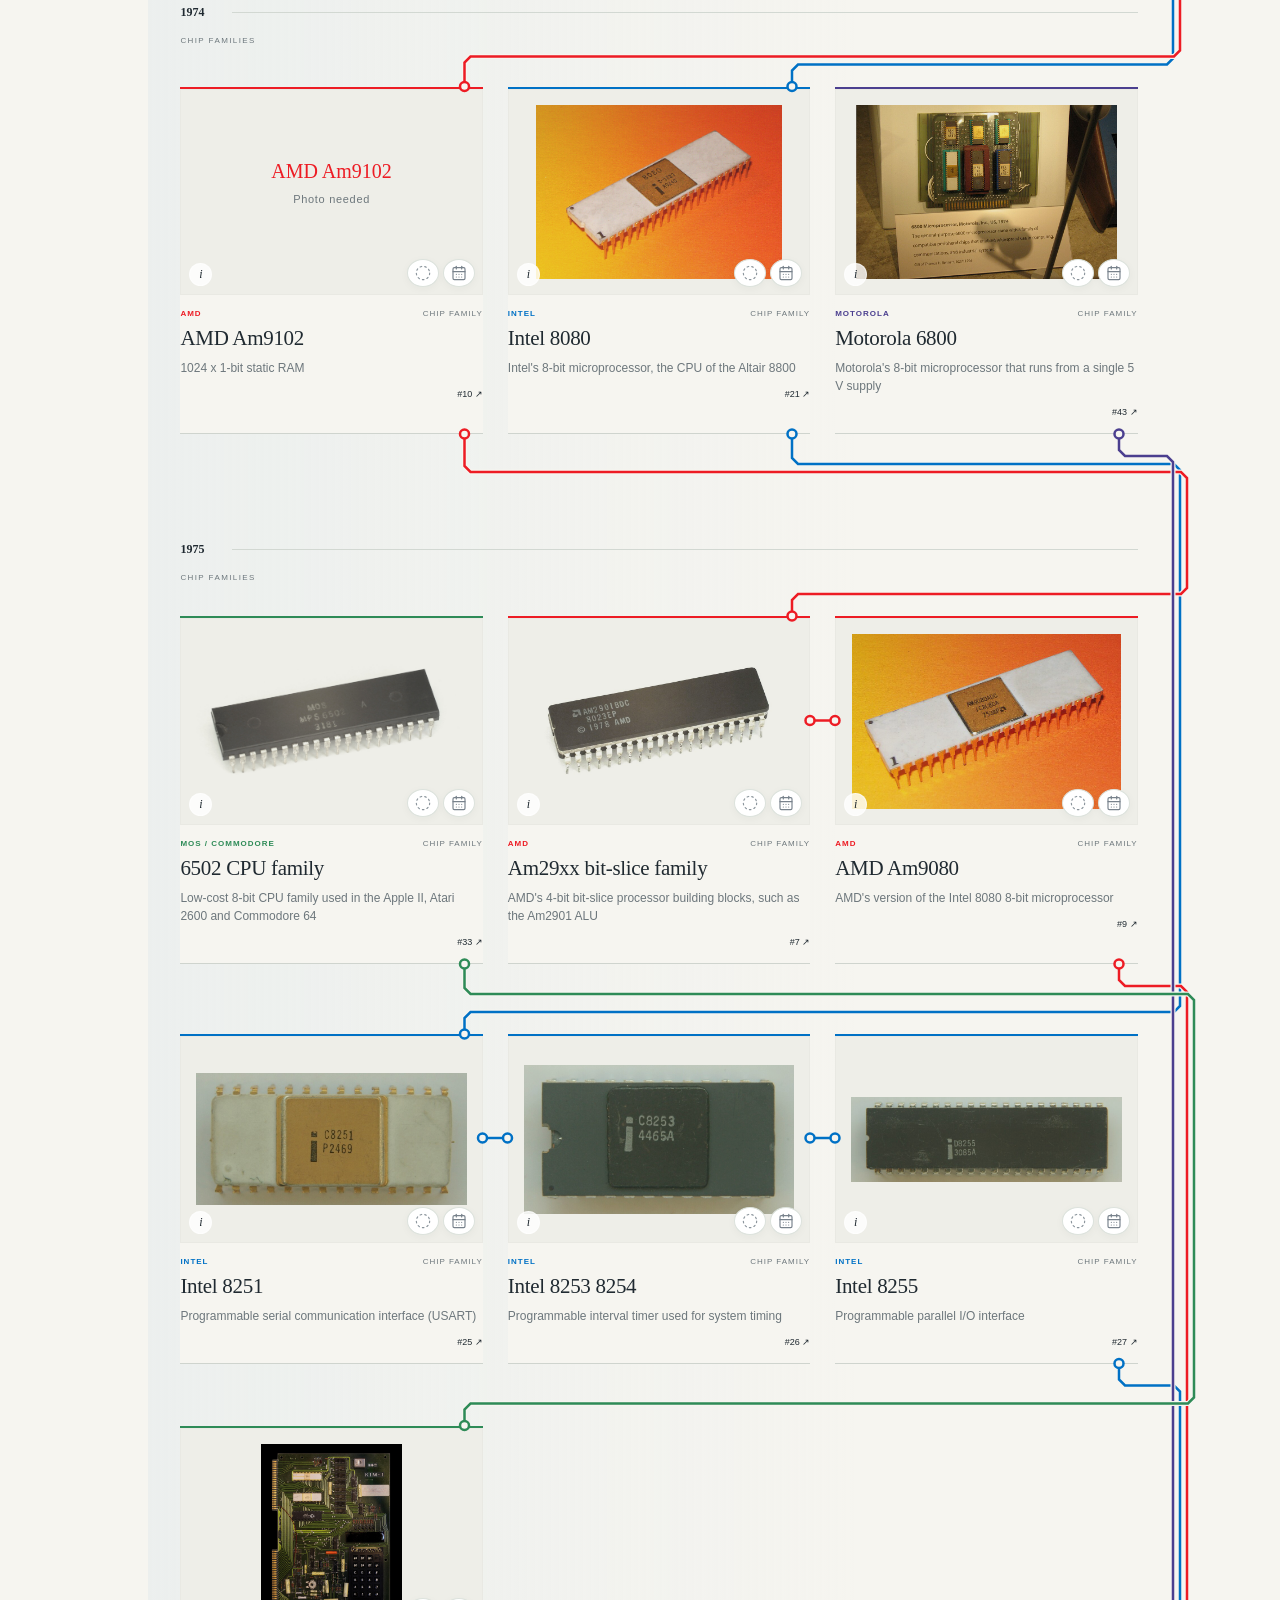
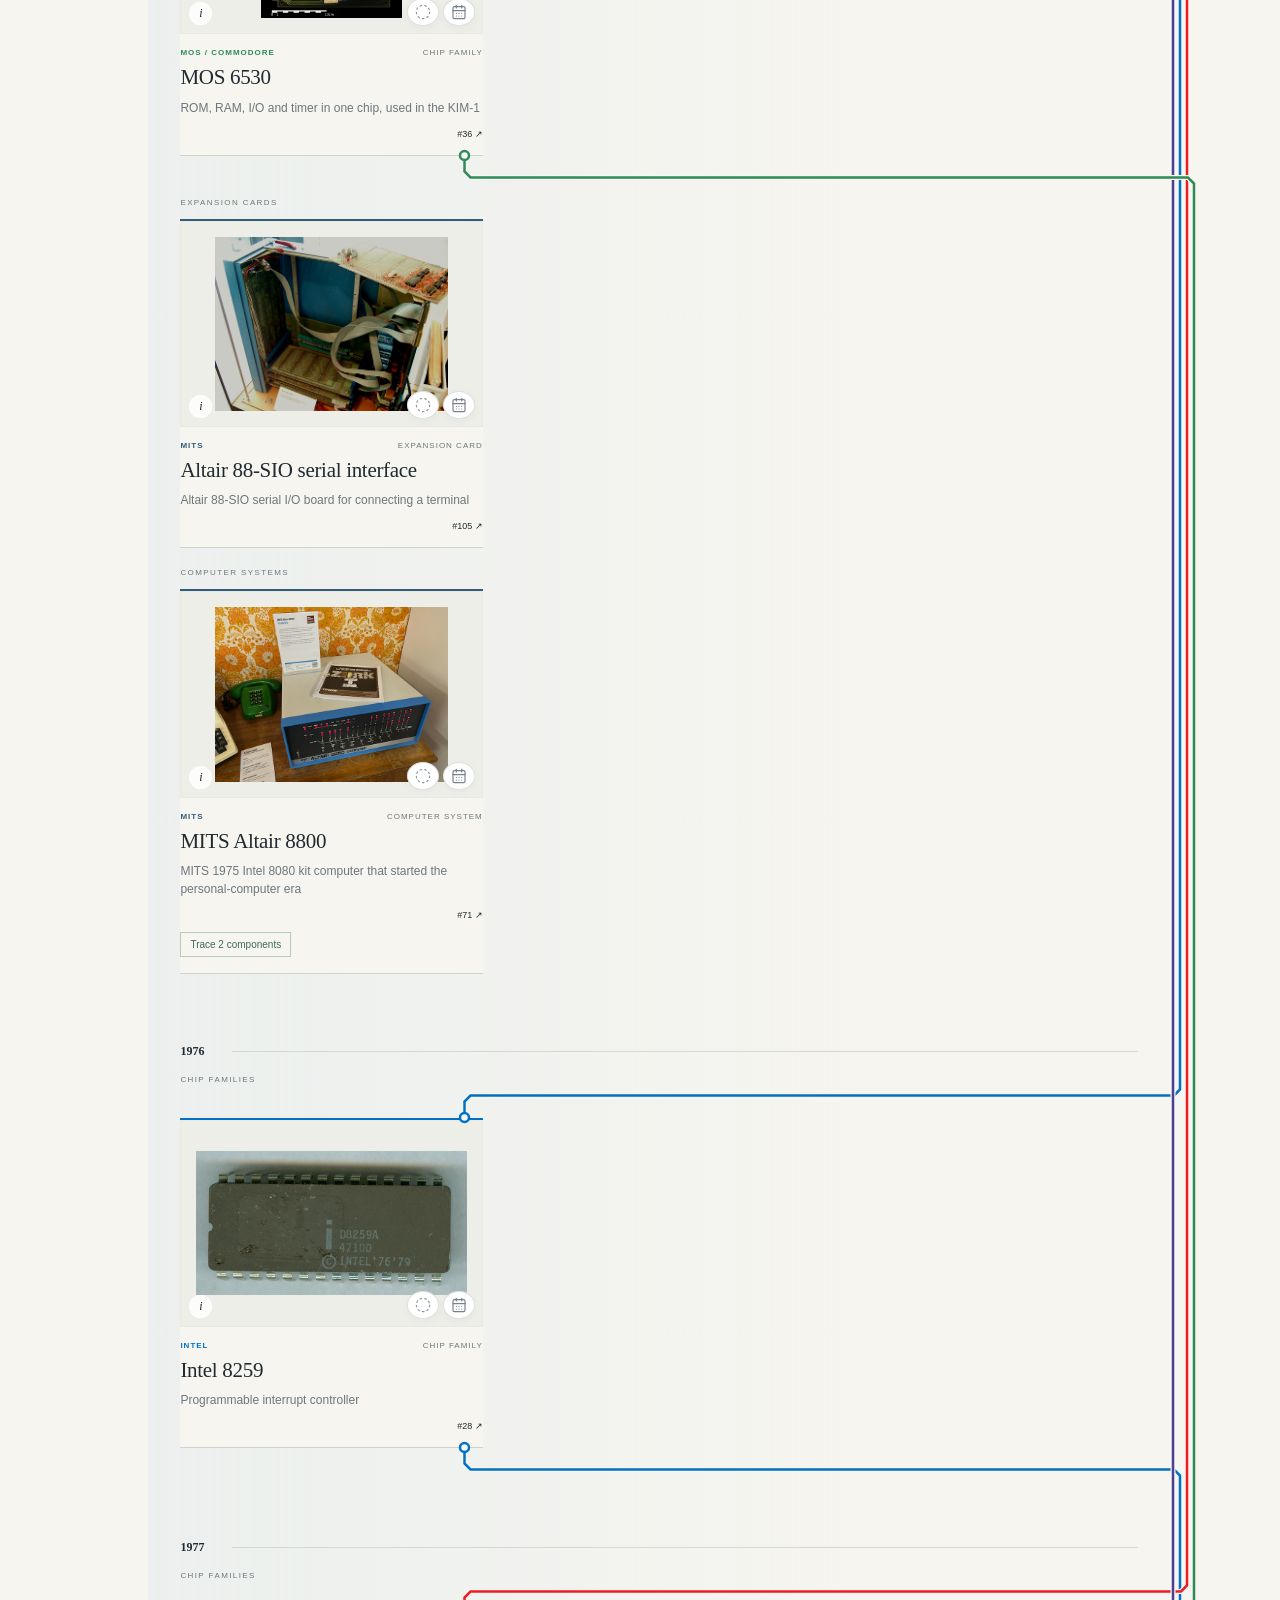
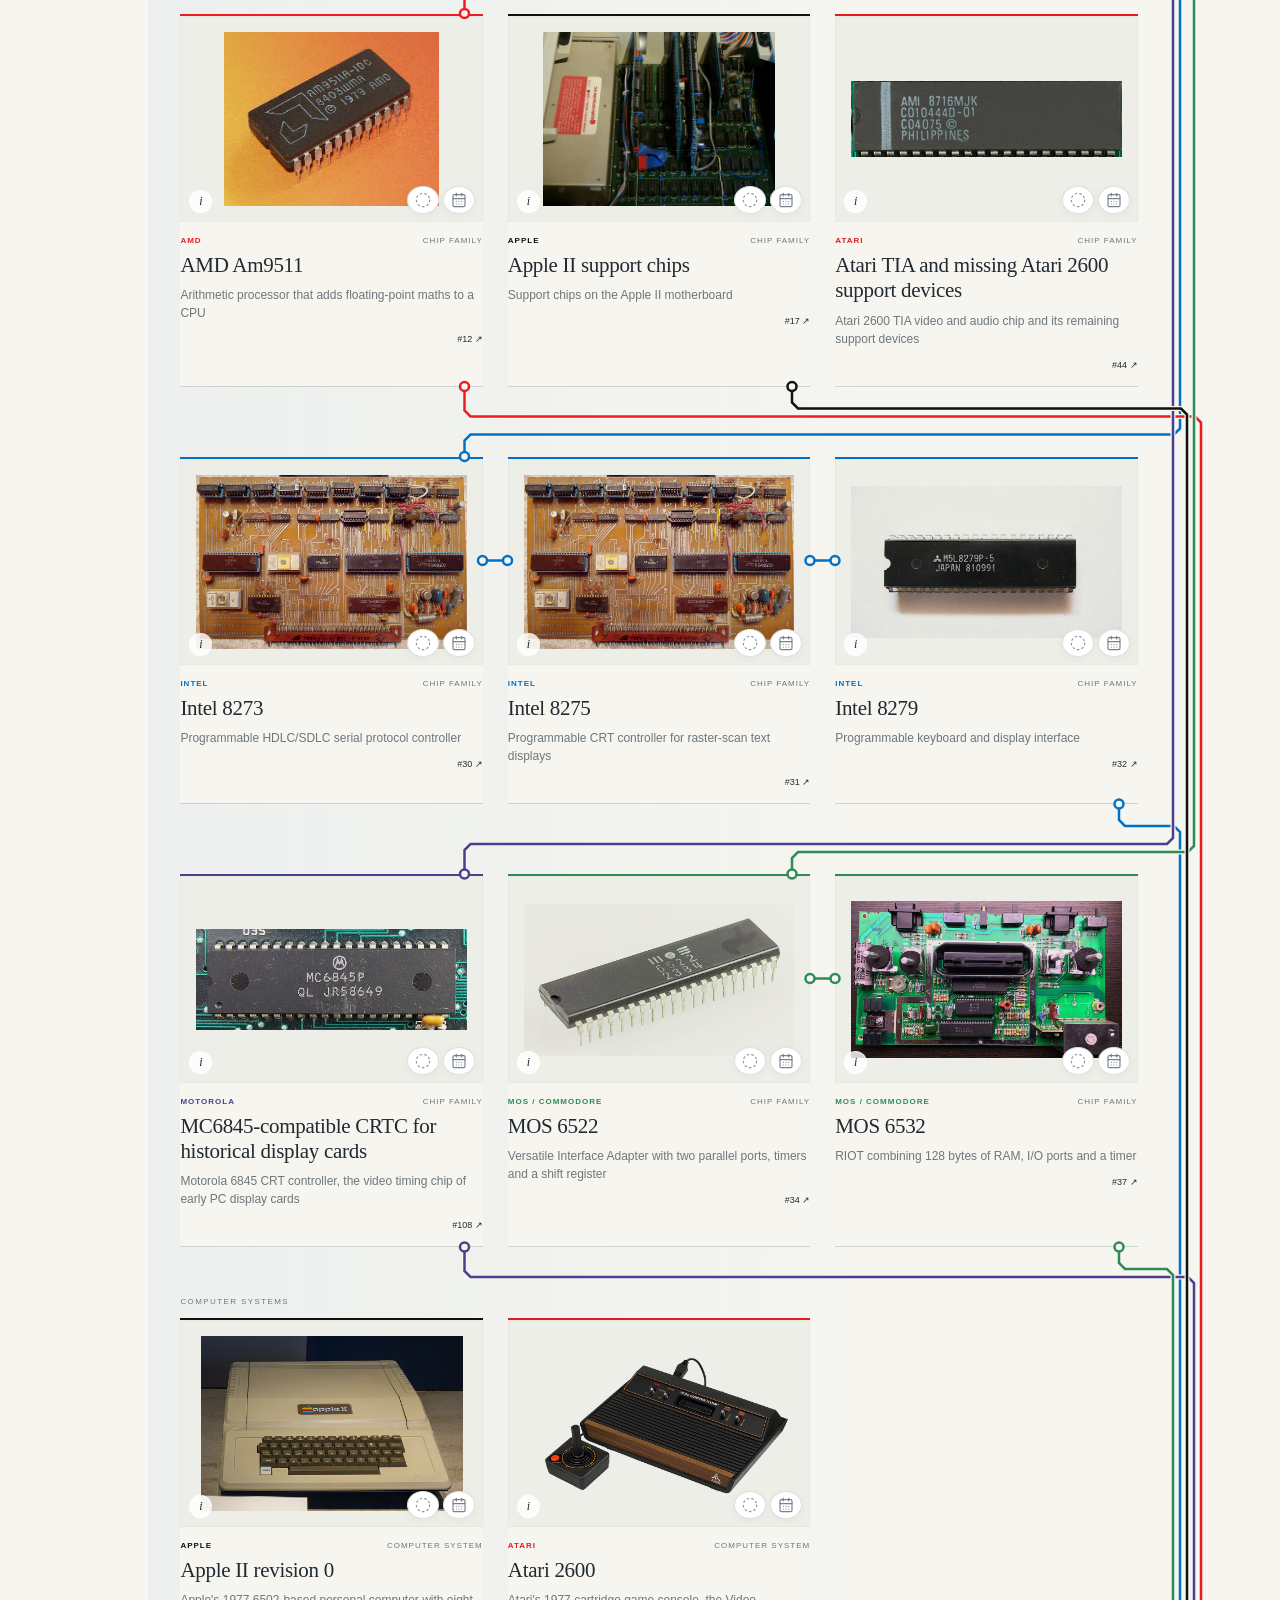
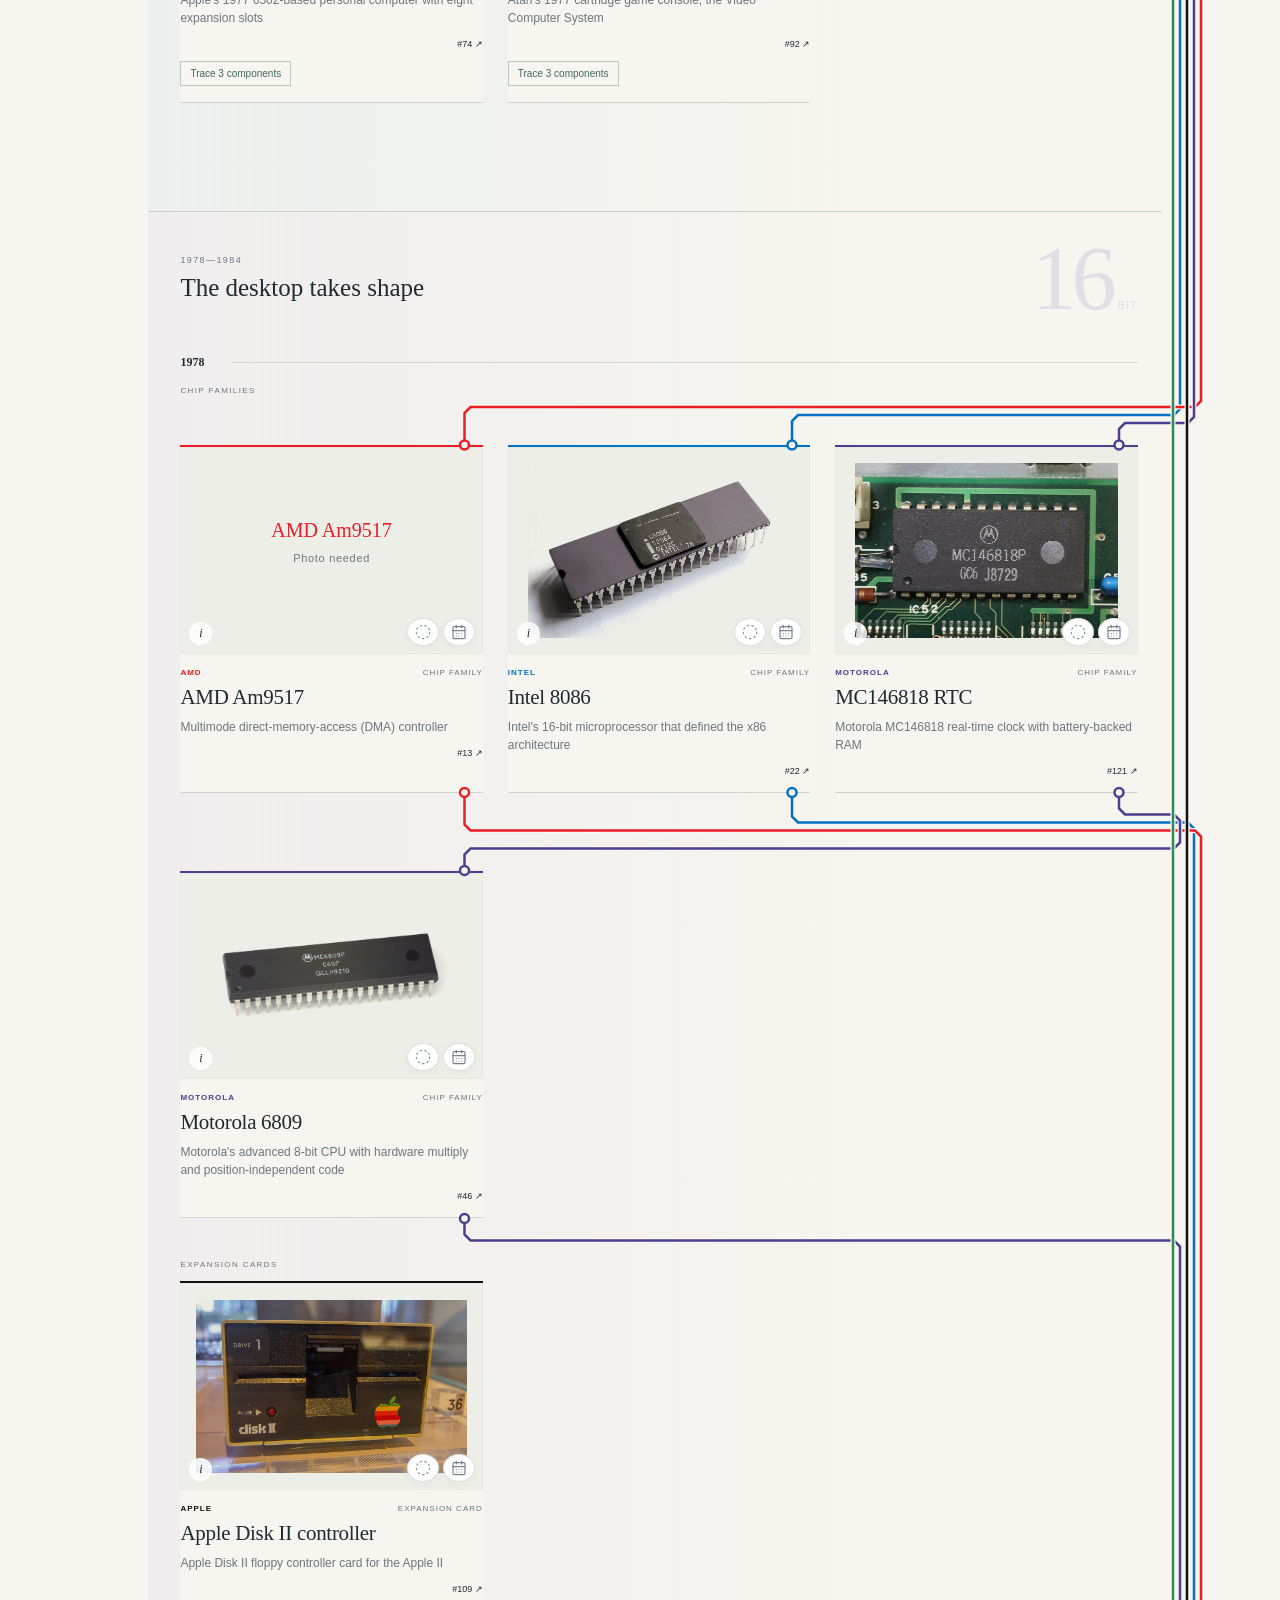
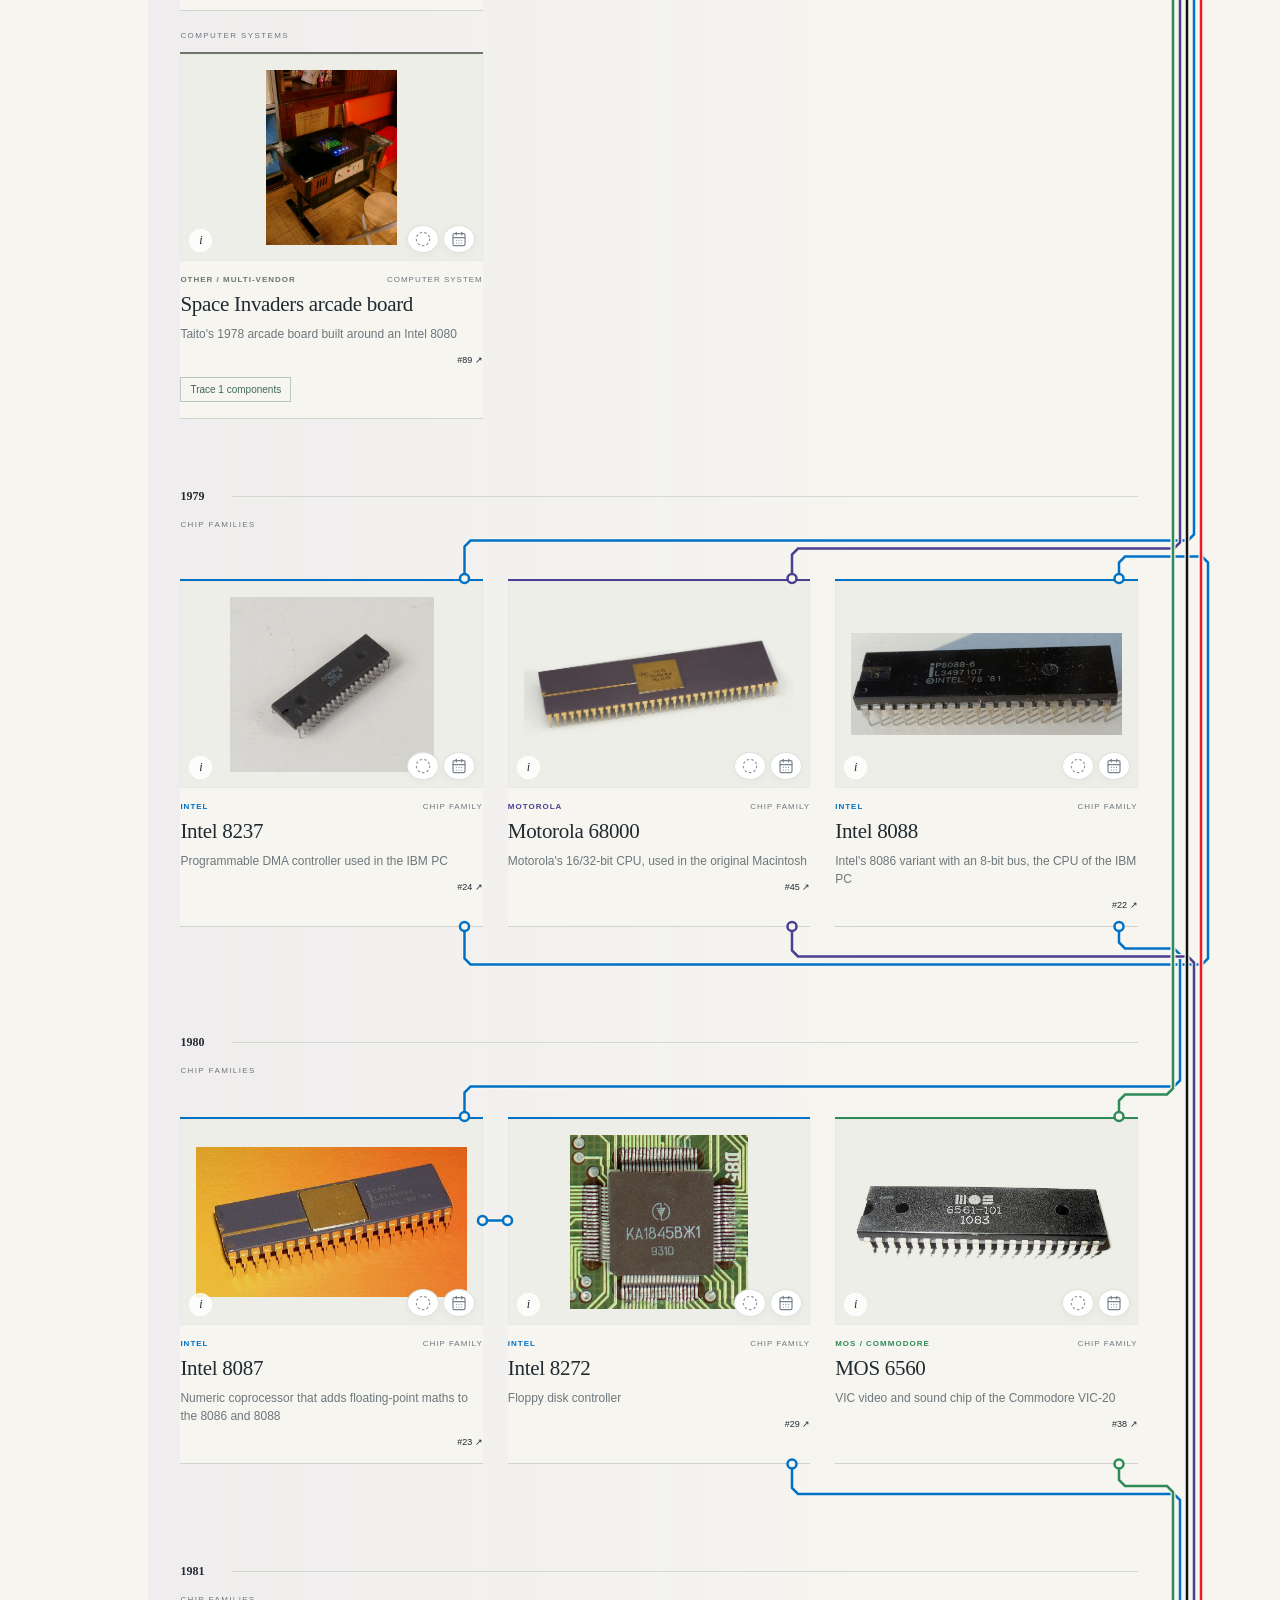
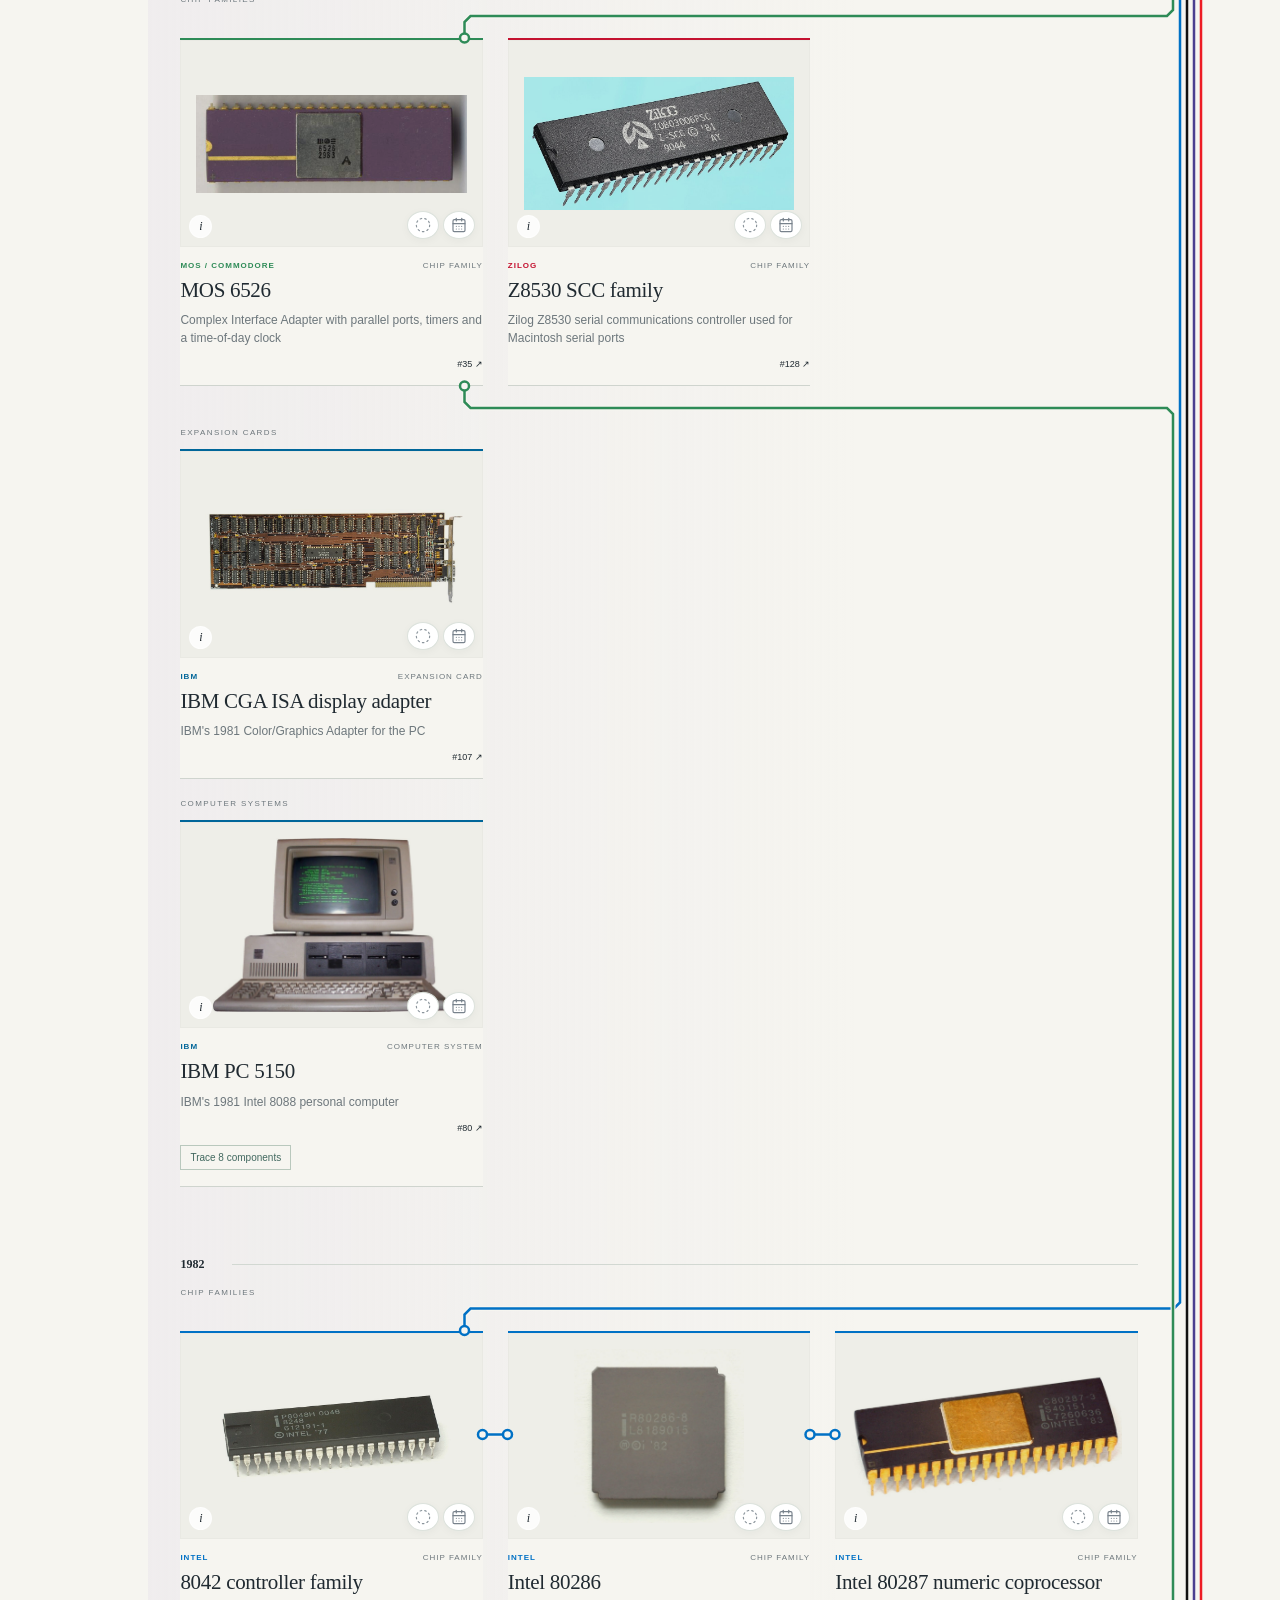
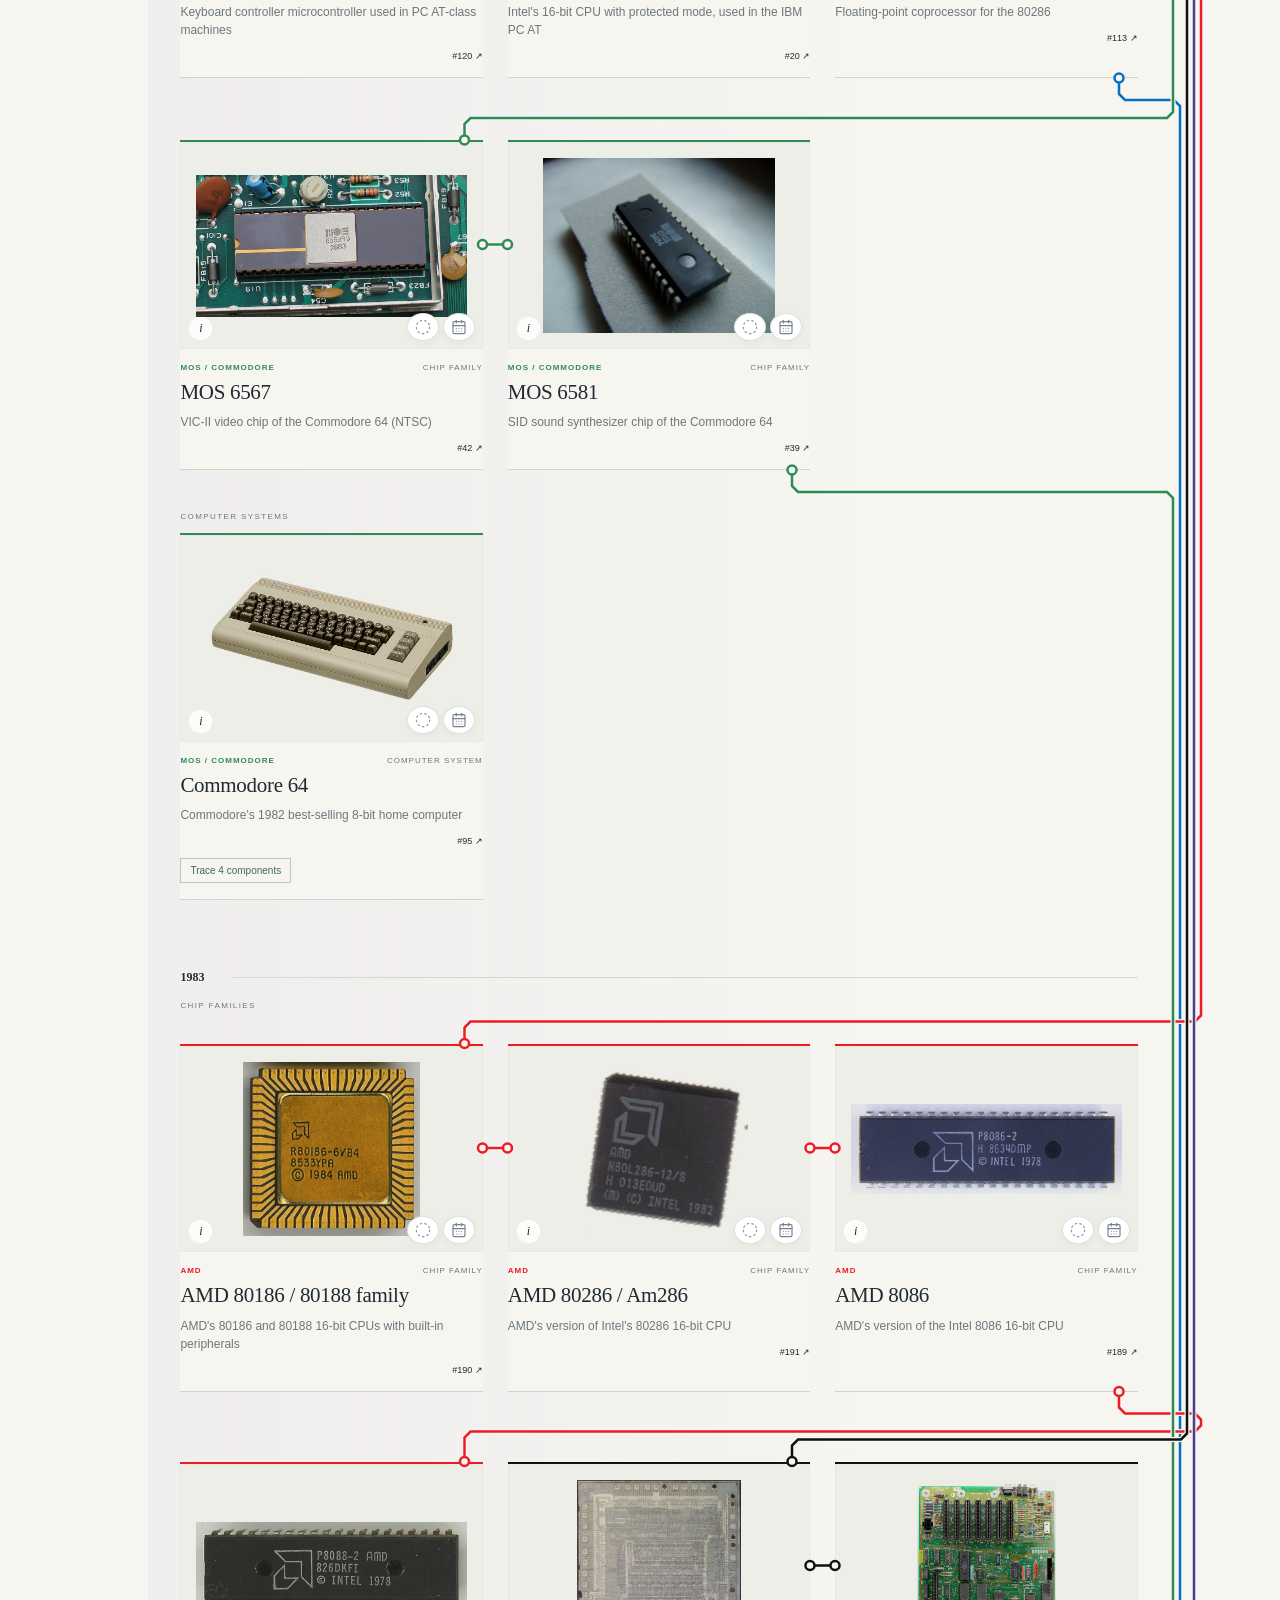
==== commit 7ddf037d: "Merge main into coverage-badge removal Co-Authored-By: Claude Sonnet 5.5 <noreply@anthropic.com> Cla" ====
--- a/index.html
+++ b/index.html
@@ -1,16 +1,17 @@
 <!doctype html>
+<!-- Generated from templates/index.html and data/ui.json; run node scripts/render-site.mjs. -->
 <html lang="en">
 <head><meta charset="utf-8"><meta name="viewport" content="width=device-width,initial-scale=1"><meta name="description" content="A living timeline of classic chips, computers and expansion cards being rebuilt in SystemVerilog, Rust and FPGA hardware."><meta name="theme-color" content="#f6f5f0"><title>AI Engineer — A history worth rebuilding</title><link rel="stylesheet" href="assets/timeline.css"><script type="module" src="assets/timeline.js"></script></head>
 <body>
 <a class="skip" href="#timeline">Skip to the timeline</a>
 <header class="masthead"><a class="wordmark" href="#top"><span class="brand-symbol" aria-hidden="true">ai<span>_</span></span><span>AI ENGINEER<small>THE RECONSTRUCTION PROJECT</small></span></a><nav aria-label="Main navigation"><a href="#timeline" class="current">Timeline</a><a href="https://github.com/hevangel/ai_engineer" target="_blank" rel="noopener">Source ↗</a><button id="legend-toggle" aria-expanded="false" aria-controls="legend">Status guide <span aria-hidden="true">↗</span></button></nav></header>
 <main id="top">
-<section class="intro"><div class="eyebrow"><span class="live-dot"></span> A LIVING ARCHIVE · 1959 ONWARD</div><h1>A history worth<br><em>rebuilding.</em></h1><div class="intro-bottom"><p>Classic silicon. Familiar machines. A new life in<br class="desktop"> SystemVerilog, Rust, and real FPGA hardware.</p><div class="intro-note"><span class="intro-arrow">↓</span><span>FOLLOW THE CONNECTIONS<br><small>From the first bits to the 386 era.</small></span></div></div><div class="archive-stats" aria-live="polite"><span><b id="entry-count">—</b> hardware entries</span><span><b id="company-count">—</b> makers</span><span class="sync-label" id="sync-label">Reading the archive…</span></div></section>
+<section class="intro"><div class="eyebrow"><span class="live-dot"></span> A LIVING ARCHIVE · 1959 ONWARD</div><h1>A history worth<br><em>rebuilding.</em></h1><div class="intro-bottom"><p>Classic silicon. Familiar machines. A new life in<br class="desktop"> SystemVerilog, Rust, and real FPGA hardware.</p><div class="intro-note"><span class="intro-arrow">↓</span><span>FOLLOW THE CONNECTIONS<br><small>From the first bits to the 386 era.</small></span></div></div><div class="archive-stats" aria-live="polite"><span><b id="entry-count">—</b> hardware entries</span><span><b id="company-count">—</b> makers</span><span class="sync-label" id="sync-label" data-unavailable="Archive unavailable">Reading the archive…</span></div></section>
 <section id="legend" class="legend-panel" hidden aria-label="Status legend"><div class="legend-heading"><div><span class="eyebrow">READING THE ARCHIVE</span><h2>Every badge has a meaning.</h2></div><button id="legend-close" aria-label="Close status guide">×</button></div><div id="stage-legend" class="stage-legend"></div><div id="build-legend" class="build-legend"></div><p class="fineprint" id="legend-fineprint"></p></section>
 <div class="archive-layout"><aside class="time-rail" aria-label="Year navigation"><span class="rail-title">TIME</span><output id="current-year" for="year-scrubber">1959</output><div class="rail-track"><input id="year-scrubber" type="range" min="1959" max="1992" value="1959" aria-label="Scroll to year" aria-orientation="vertical"><div id="year-markers"></div></div><a href="#top" class="back-top" aria-label="Back to top">↑</a></aside>
 <div class="archive"><div class="toolbar"><div class="view-tabs" role="group" aria-label="Hardware category"></div><div class="search-controls"><label class="search"><span aria-hidden="true">⌕</span><input id="search" type="search" placeholder="Find a machine or chip…" aria-label="Search the timeline"></label><label><span class="sr-only">Filter by company</span><select id="company"><option value="all">All makers</option></select></label><label><span class="sr-only">Filter by build stage</span><select id="stage"><option value="all">All stages</option></select></label></div></div>
-<div class="connection-controls" role="group" aria-label="Connection display"><label><input type="checkbox" id="show-makers" checked>Maker lineage</label><label><input type="checkbox" id="show-systems"><span id="system-links-label">All computer links</span></label><label class="computer-picker">Trace a computer<select id="computer"><option value="all">All computers</option></select></label></div><div class="connection-key" id="connection-key" aria-label="Connection legend"></div><p id="trace-summary" aria-live="polite"></p><p class="wire-context" id="wire-context"></p><p id="wire-help" class="wire-help"></p><div class="maker-key" id="maker-key" aria-label="Company connection colors"></div><p class="archive-caption"><span id="result-count" aria-live="polite"></span><span>MAKERS, COMPONENTS & THE MACHINES THEY MAKE.</span></p><div id="error" role="alert" hidden></div><div class="timeline-scroll" role="region" aria-label="Hardware timeline; scroll horizontally when the wiring is wider than the screen" tabindex="0"><div id="timeline" tabindex="-1"><svg id="connections" role="group" aria-label="Hardware wire navigation" aria-describedby="wire-help"></svg><div id="eras"><div class="loading">Opening the archive…</div></div></div></div><div id="empty" hidden><h2>No hardware matches.</h2><p>Try another maker, stage, or search term.</p><button id="reset">Reset filters</button></div></div></div>
+<div class="connection-row"><div class="connection-controls" role="group" aria-label="Connection display"><label><input type="checkbox" id="show-makers" checked>Maker lineage</label><label><input type="checkbox" id="show-systems"><span id="system-links-label">All computer links</span></label><label class="computer-picker">Trace a computer<select id="computer"><option value="all">All computers</option></select></label></div><p id="trace-summary" aria-live="polite"></p></div><div class="connection-key" id="connection-key" aria-label="Connection legend"></div><p class="wire-context" id="wire-context"></p><div class="maker-key" id="maker-key" aria-label="Company connection colors"></div><p id="wire-help" class="wire-help"><strong>Navigation:</strong> <span id="wire-help-text">Click a wire or hollow dot to follow it; click a shared bus or CPU wire to choose a connected part. Use Tab and Enter to follow a focused wire. On a wire or selected card, ←/h and →/l move along maker lineage; ↑/k and ↓/j move between chips and computers.</span></p><p class="archive-caption"><span>MAKERS, COMPONENTS &amp; THE MACHINES THEY MAKE.</span><span id="result-count" aria-live="polite"></span></p><div id="error" role="alert" data-load-error-prefix="The archive could not be loaded. Serve this folder over HTTP and check the JSON files. " hidden></div><div class="timeline-scroll" role="region" aria-label="Hardware timeline; scroll horizontally when the wiring is wider than the screen" tabindex="0"><div id="timeline" tabindex="-1"><svg id="connections" role="group" aria-label="Hardware wire navigation" aria-describedby="wire-help"></svg><div id="eras"><div class="loading">Opening the archive…</div></div></div></div><div id="empty" hidden><h2>No hardware matches.</h2><p>Try another maker, stage, or search term.</p><button id="reset">Reset filters</button></div></div></div>
 <footer><div><span class="footer-brand">AI ENGINEER</span><p>Preserve the behavior. Rebuild the machine.<br>Show the evidence.</p></div><div><a href="https://github.com/hevangel/ai_engineer">Explore the source ↗</a><p>Photos retain their original licenses.<br>Each photograph links to its source and attribution.</p></div></footer>
-</main><dialog id="info-dialog" aria-labelledby="info-title"><button id="info-close">×</button><div id="info-body"></div></dialog><noscript><p>This timeline reads its catalog and status from JSON and needs JavaScript. View the <a href="data/catalog.json">catalog</a> and <a href="data/status.json">status snapshot</a> directly.</p></noscript>
+</main><dialog id="info-dialog" aria-labelledby="info-title"><button id="info-close" aria-label="Close details">×</button><div id="info-body"></div></dialog><noscript><p>This timeline reads its catalog and status from JSON and needs JavaScript. View the <a href="data/catalog.json">catalog</a> and <a href="data/status.json">status snapshot</a> directly.</p></noscript>
 <dialog id="bus-dialog" aria-labelledby="bus-title"><button id="bus-close" aria-label="Close bus connections">×</button><h2 id="bus-title"></h2><p>Choose where to go. Planned options still require card, slot and software compatibility checks.</p><ul id="bus-members"></ul><div id="connection-evidence"></div></dialog>
 </body></html>
--- a/assets/timeline.css
+++ b/assets/timeline.css
@@ -110,3 +110,14 @@
 .info-date h3,.info-date h4,.chipset-members h4{margin:0 0 6px;font-size:10px;letter-spacing:.8px;text-transform:uppercase;color:var(--muted)}.info-date h4{margin-top:12px}.info-date p{margin:0 0 6px}.info-date a{display:block;margin-top:5px}
 .info-issue{margin:14px 0 0}
 .info-photo{margin-top:20px;border-top:1px solid var(--line);padding-top:12px}.info-photo summary{cursor:pointer;font-size:10px;letter-spacing:.8px;text-transform:uppercase;color:var(--muted)}.info-photo summary:focus-visible{outline:3px solid var(--blue);outline-offset:4px}.info-photo p{margin:4px 0}
+
+/* Keep controls and their live totals together; wrap the totals on small screens. */
+.connection-row{display:flex;flex-wrap:wrap;align-items:center;gap:10px 24px;padding:12px 0;border-bottom:1px solid var(--line)}
+.connection-row .connection-controls{flex:0 1 auto;min-width:0;padding:0;border-bottom:0}
+.connection-row #trace-summary{flex:1 1 320px;margin:0 0 0 auto;text-align:right;line-height:1.6}
+.wire-help strong{font-weight:700;color:var(--ink)}
+.archive-caption{gap:8px 16px;flex-wrap:wrap;border-top:1px solid var(--line);padding-top:14px}
+.archive-caption #result-count{margin-left:auto;text-align:right;white-space:nowrap}
+@media(max-width:650px){.connection-row .connection-controls{width:100%}.connection-row #trace-summary{flex-basis:100%}}
+
+.photo-placeholder{width:100%;height:100%;display:flex;flex-direction:column;justify-content:center;align-items:center;gap:10px;padding:26px 18px 44px;text-align:center;color:var(--muted)}.photo-placeholder strong{font:20px Georgia,serif;color:var(--company)}.photo-placeholder span{font-size:11px;letter-spacing:.7px}
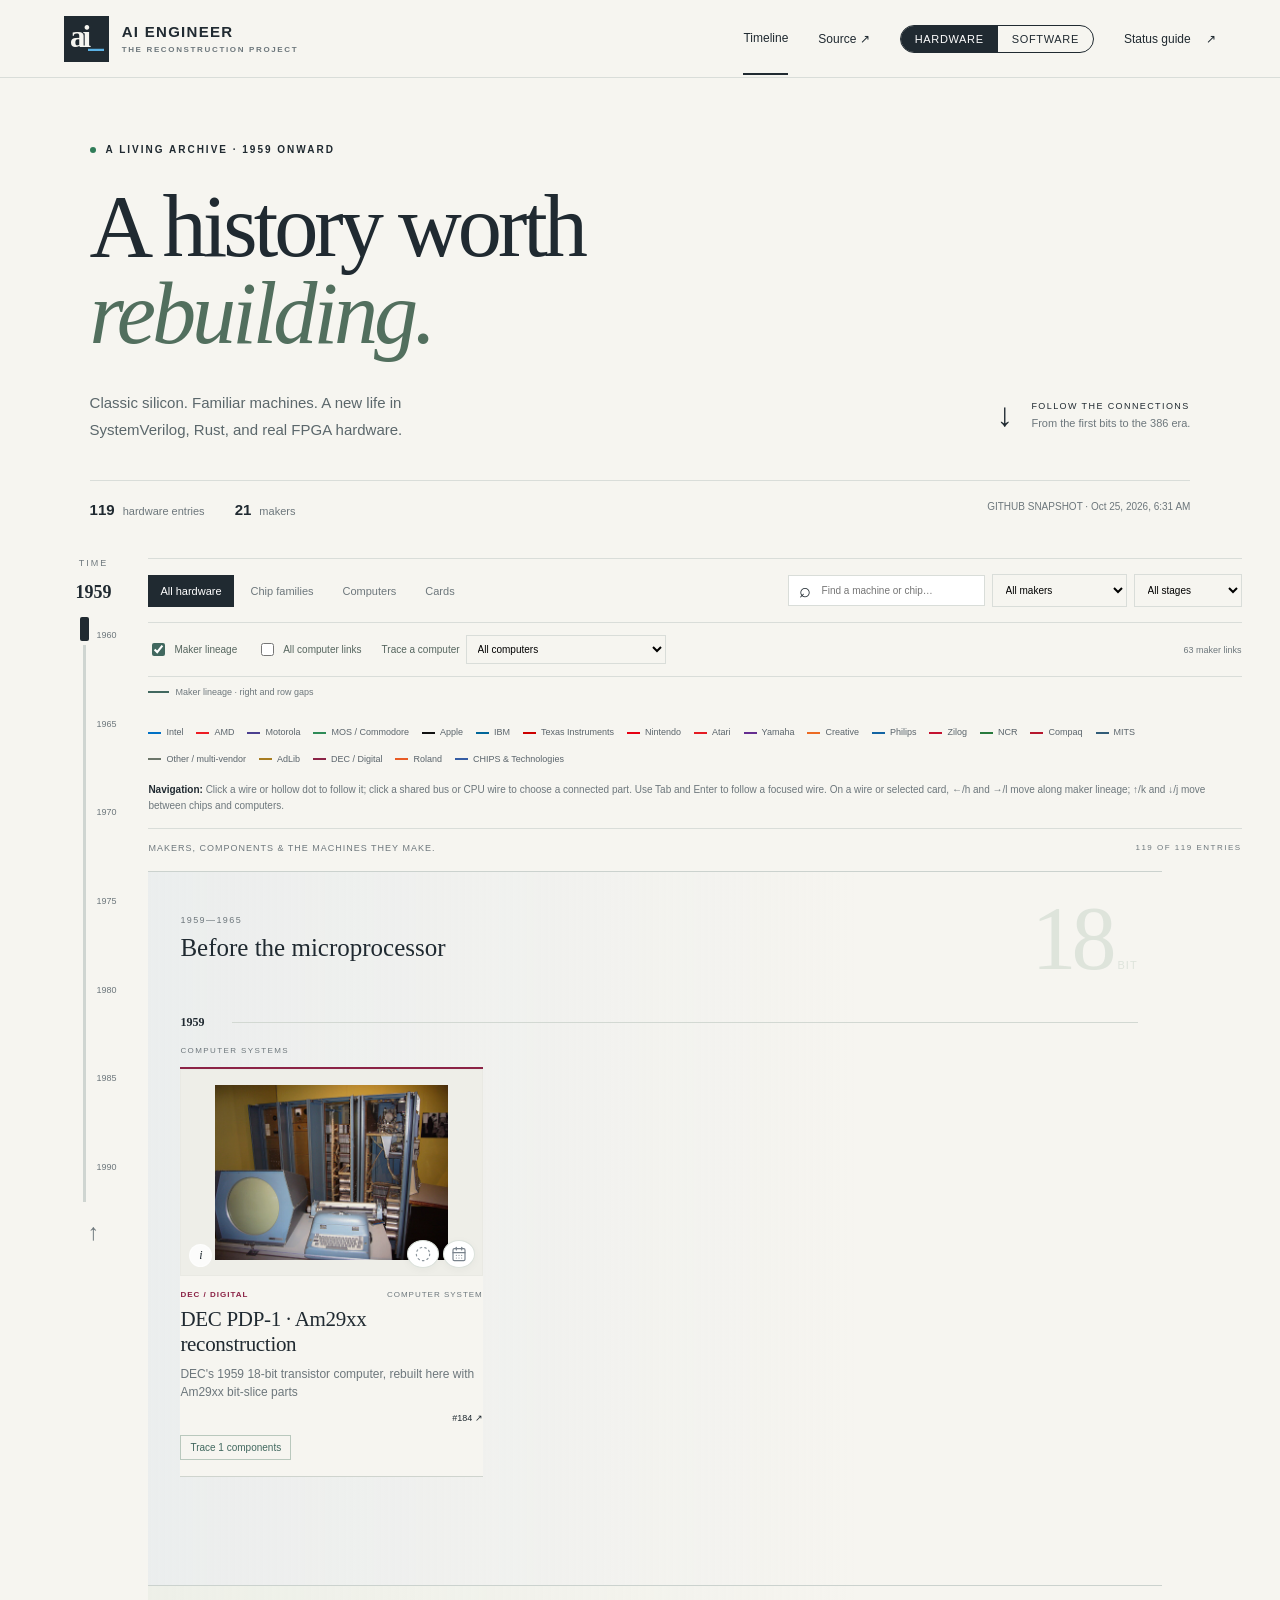
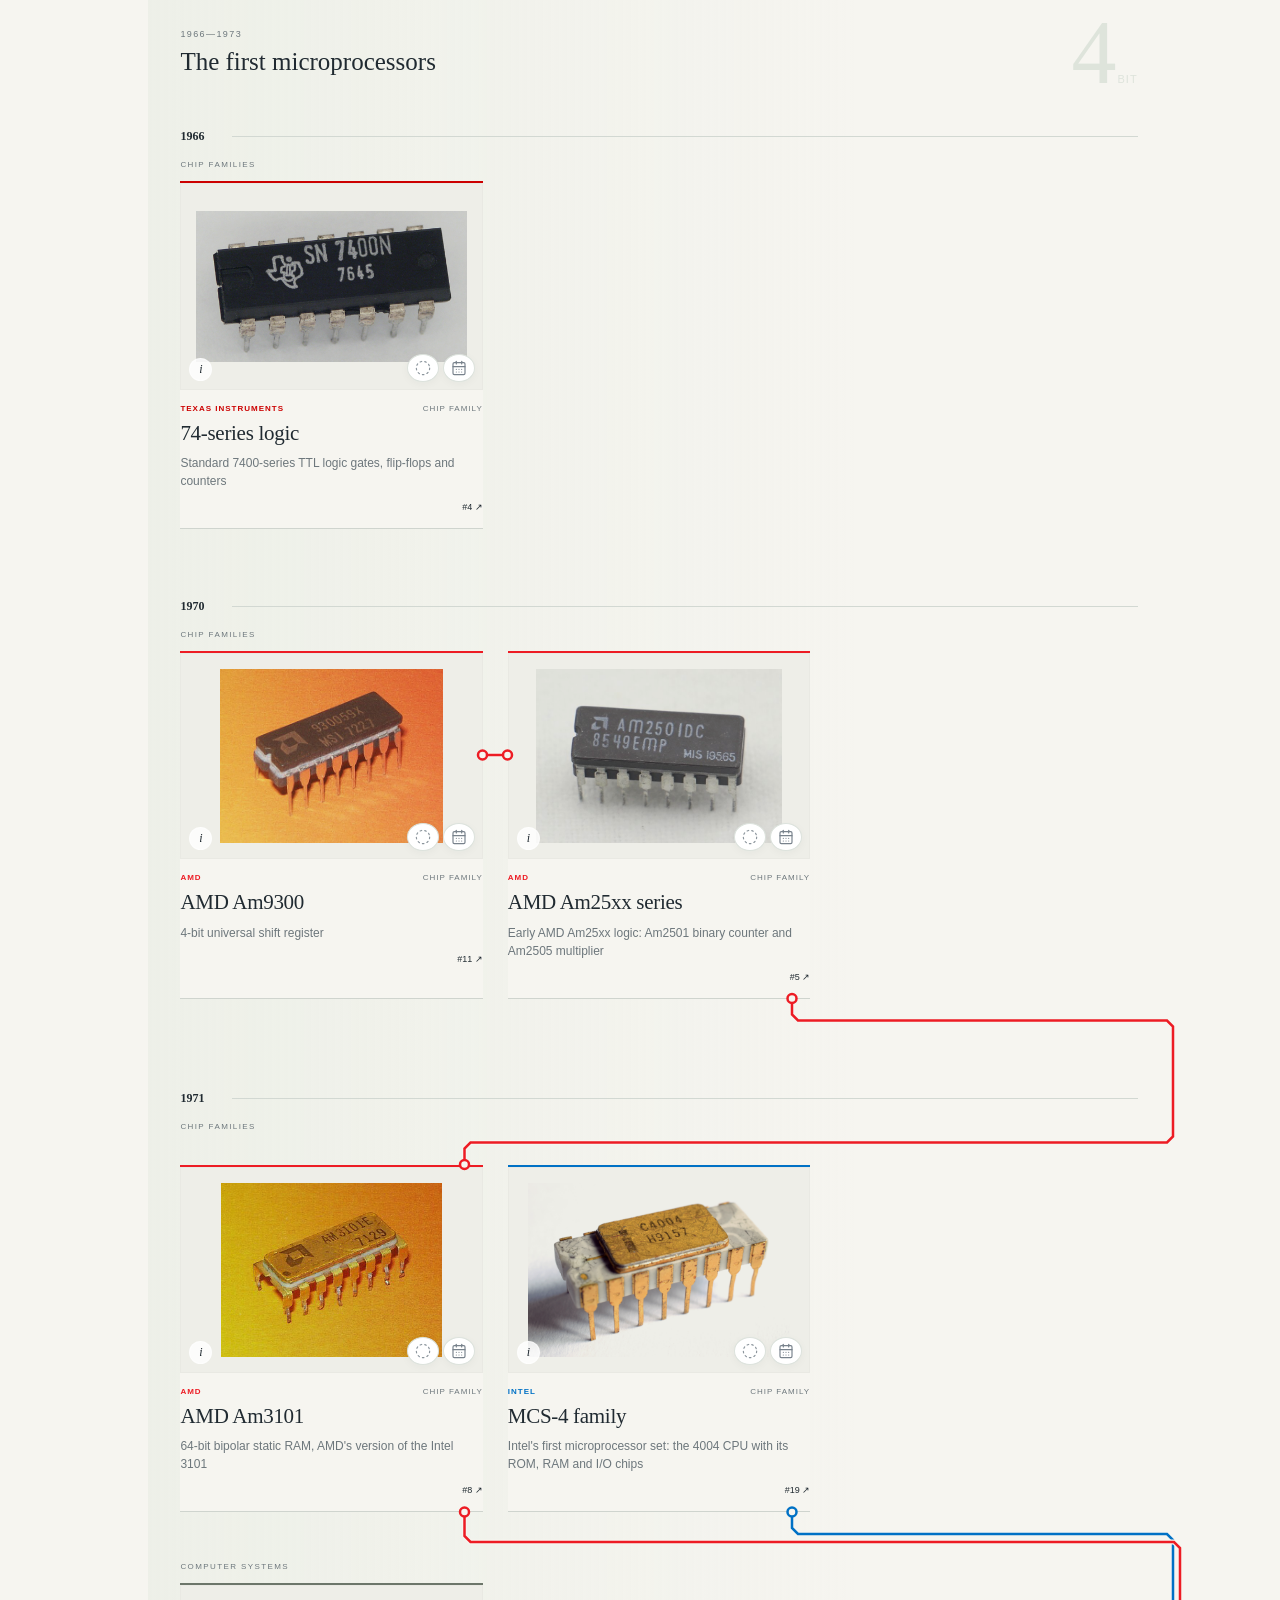
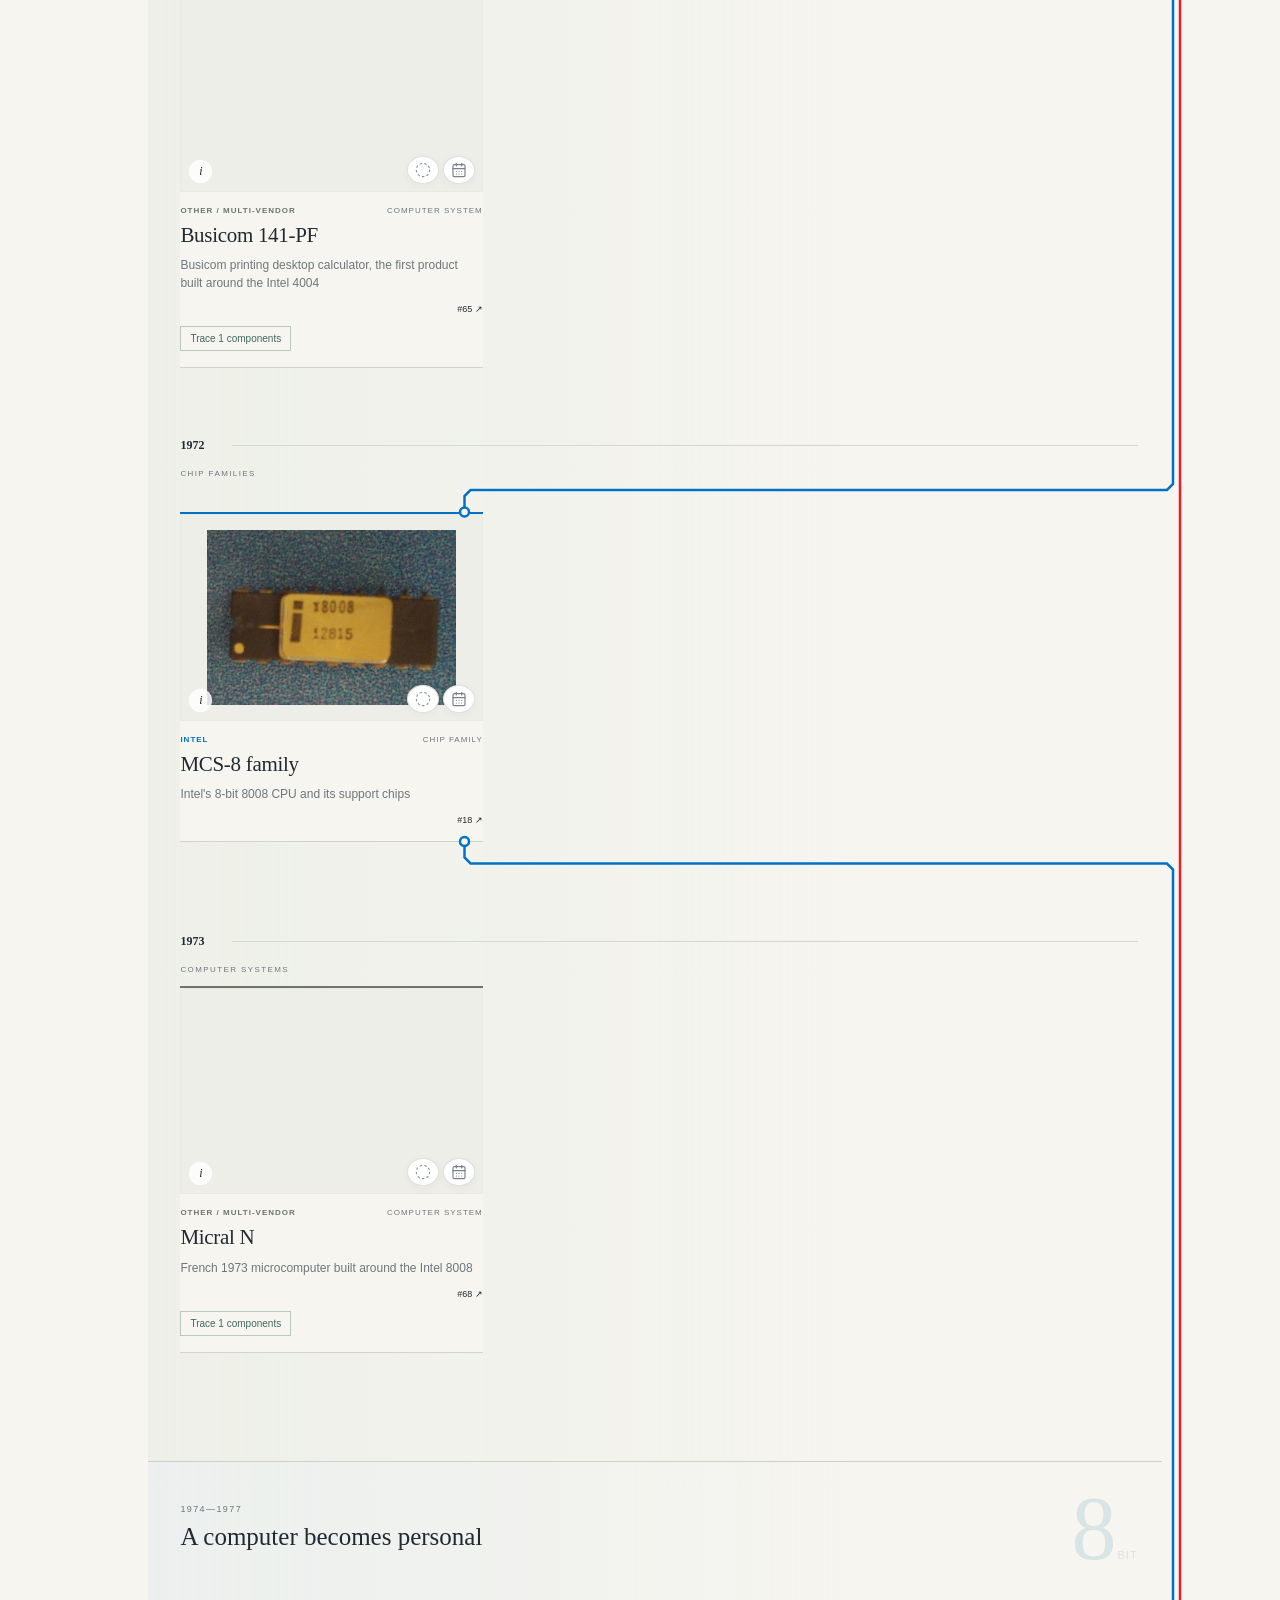
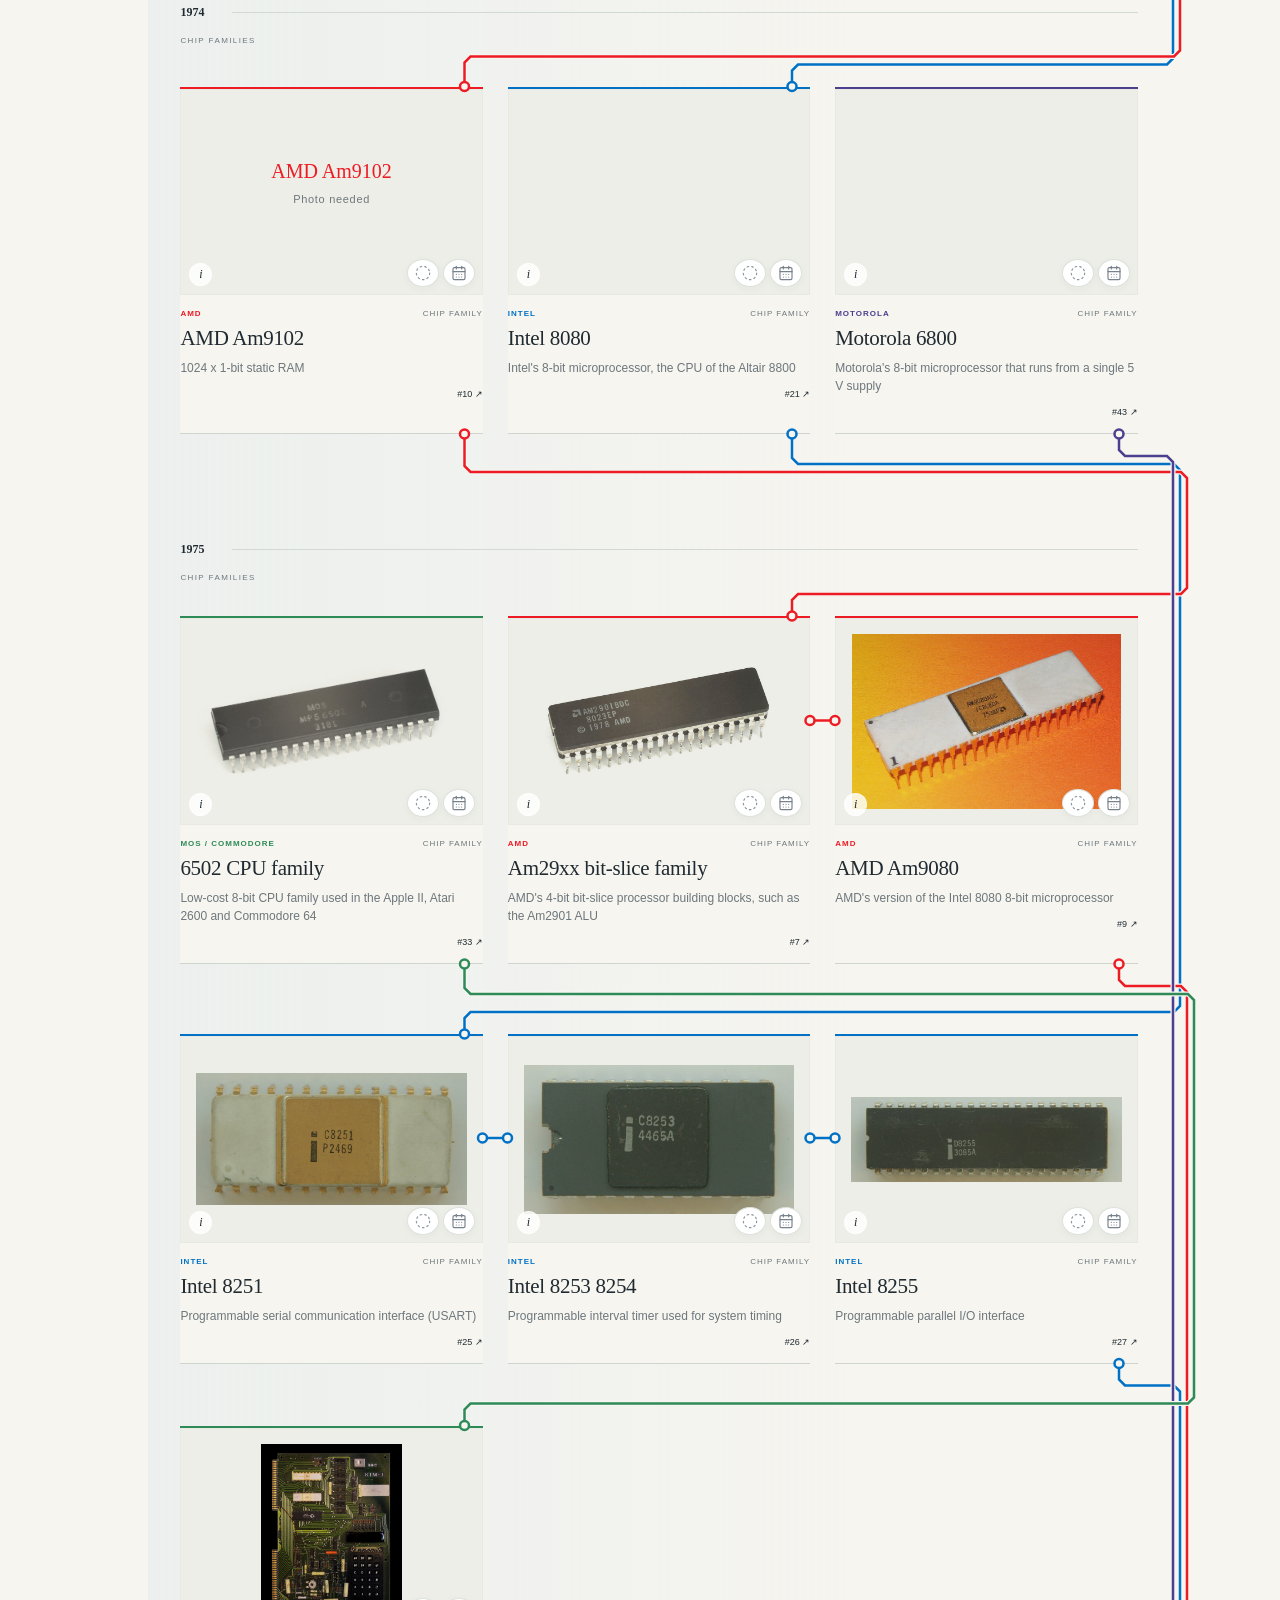
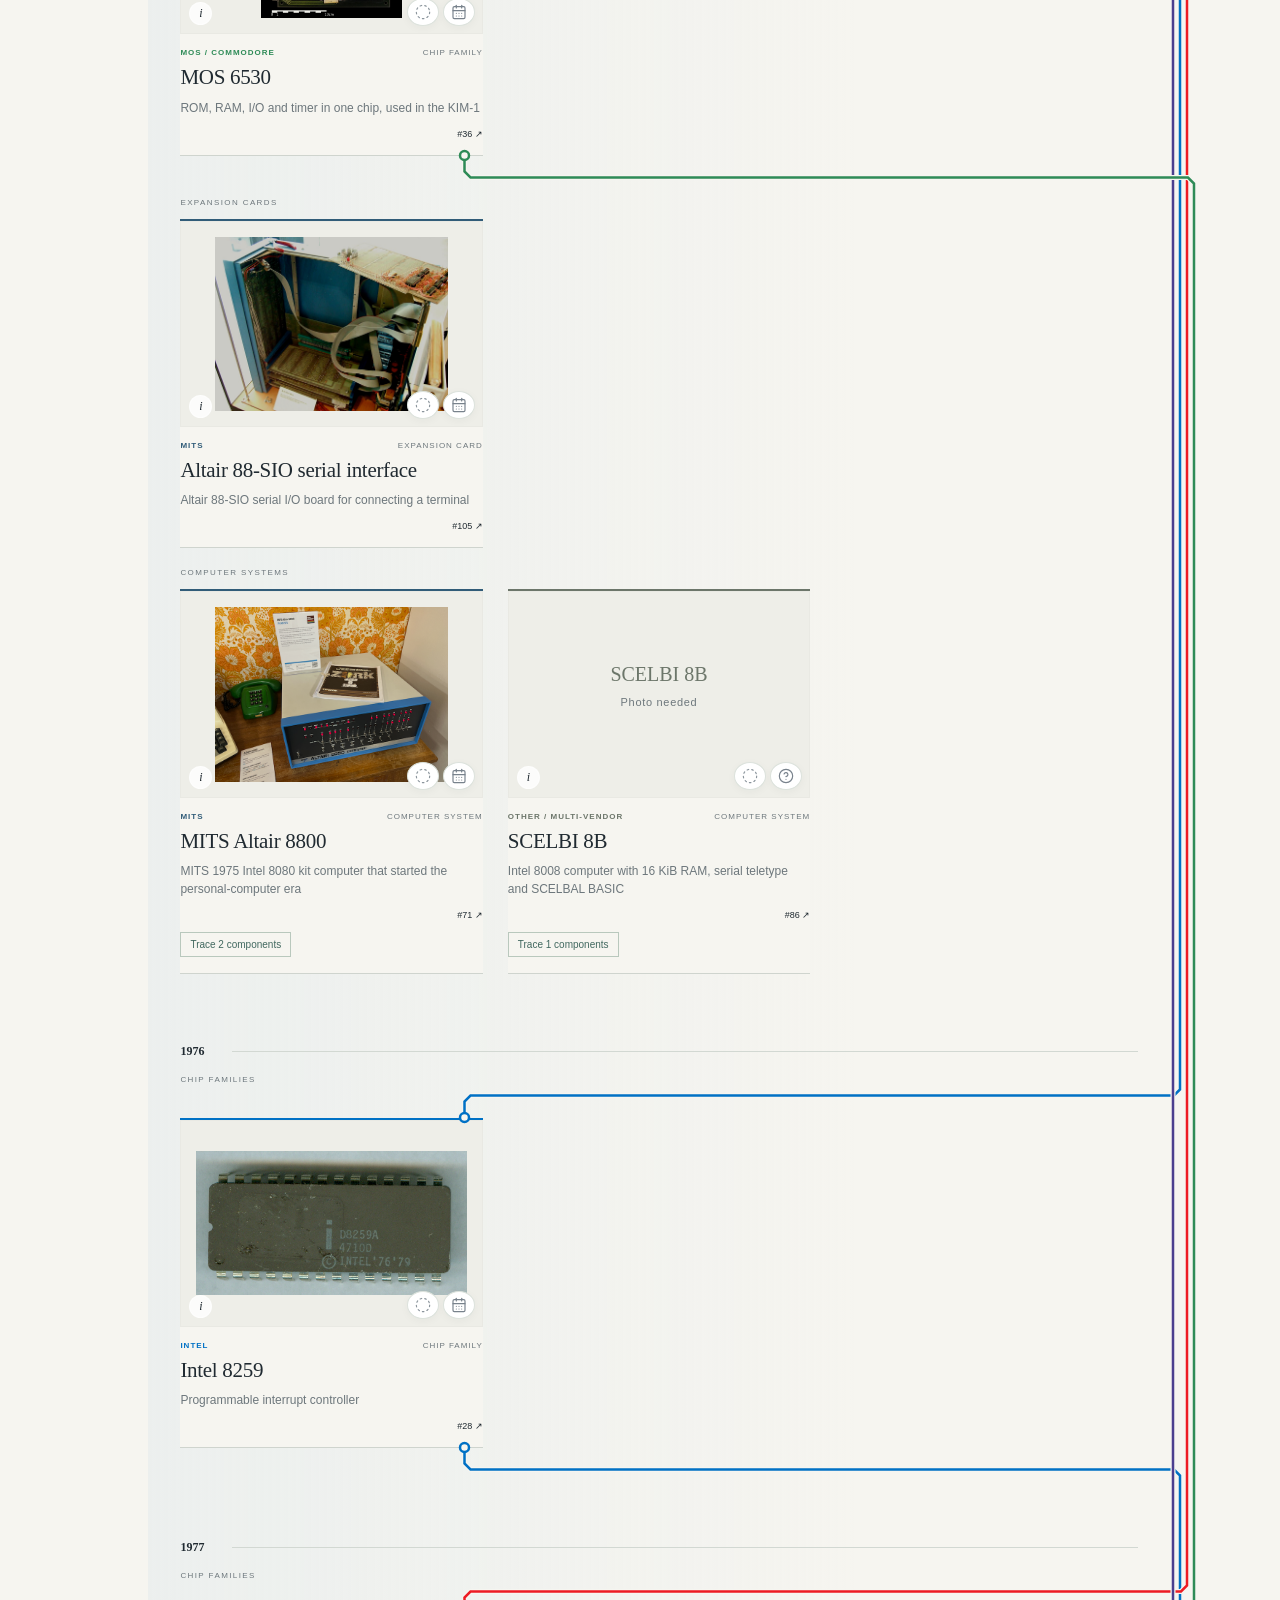
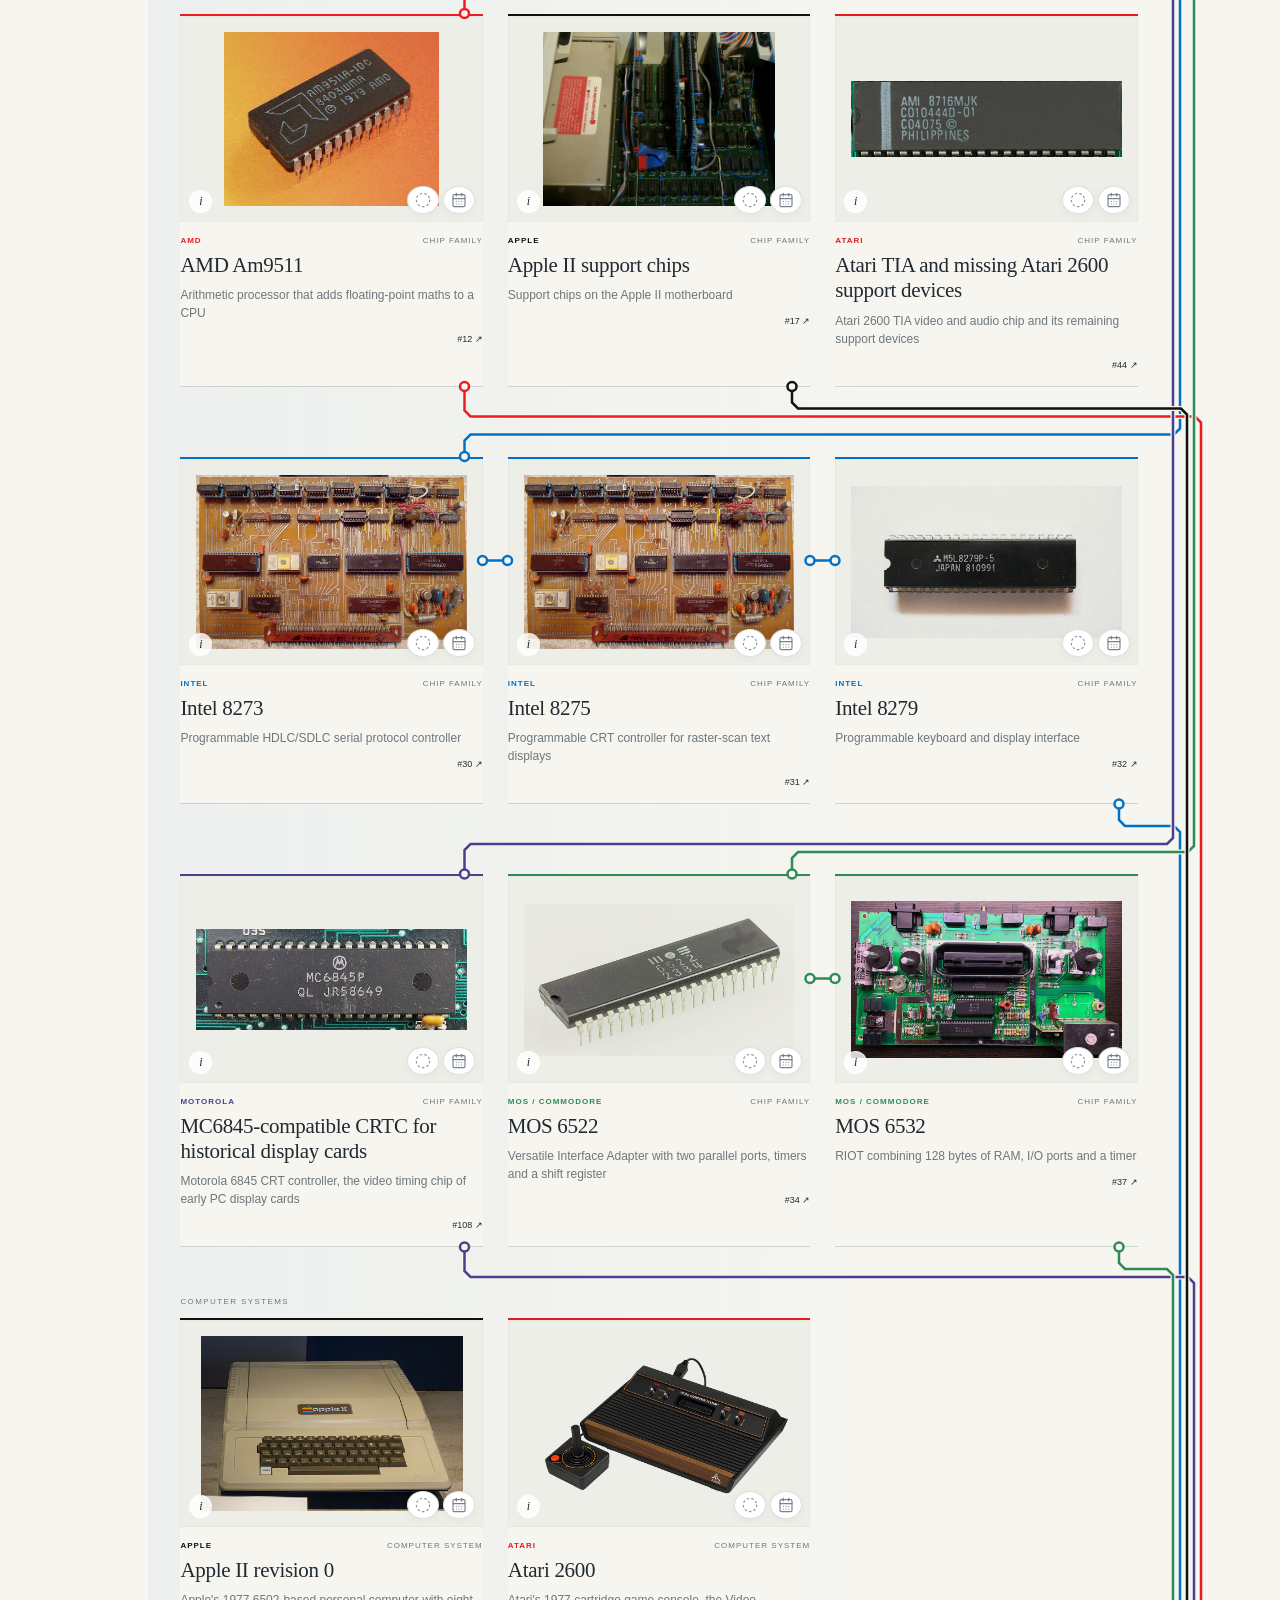
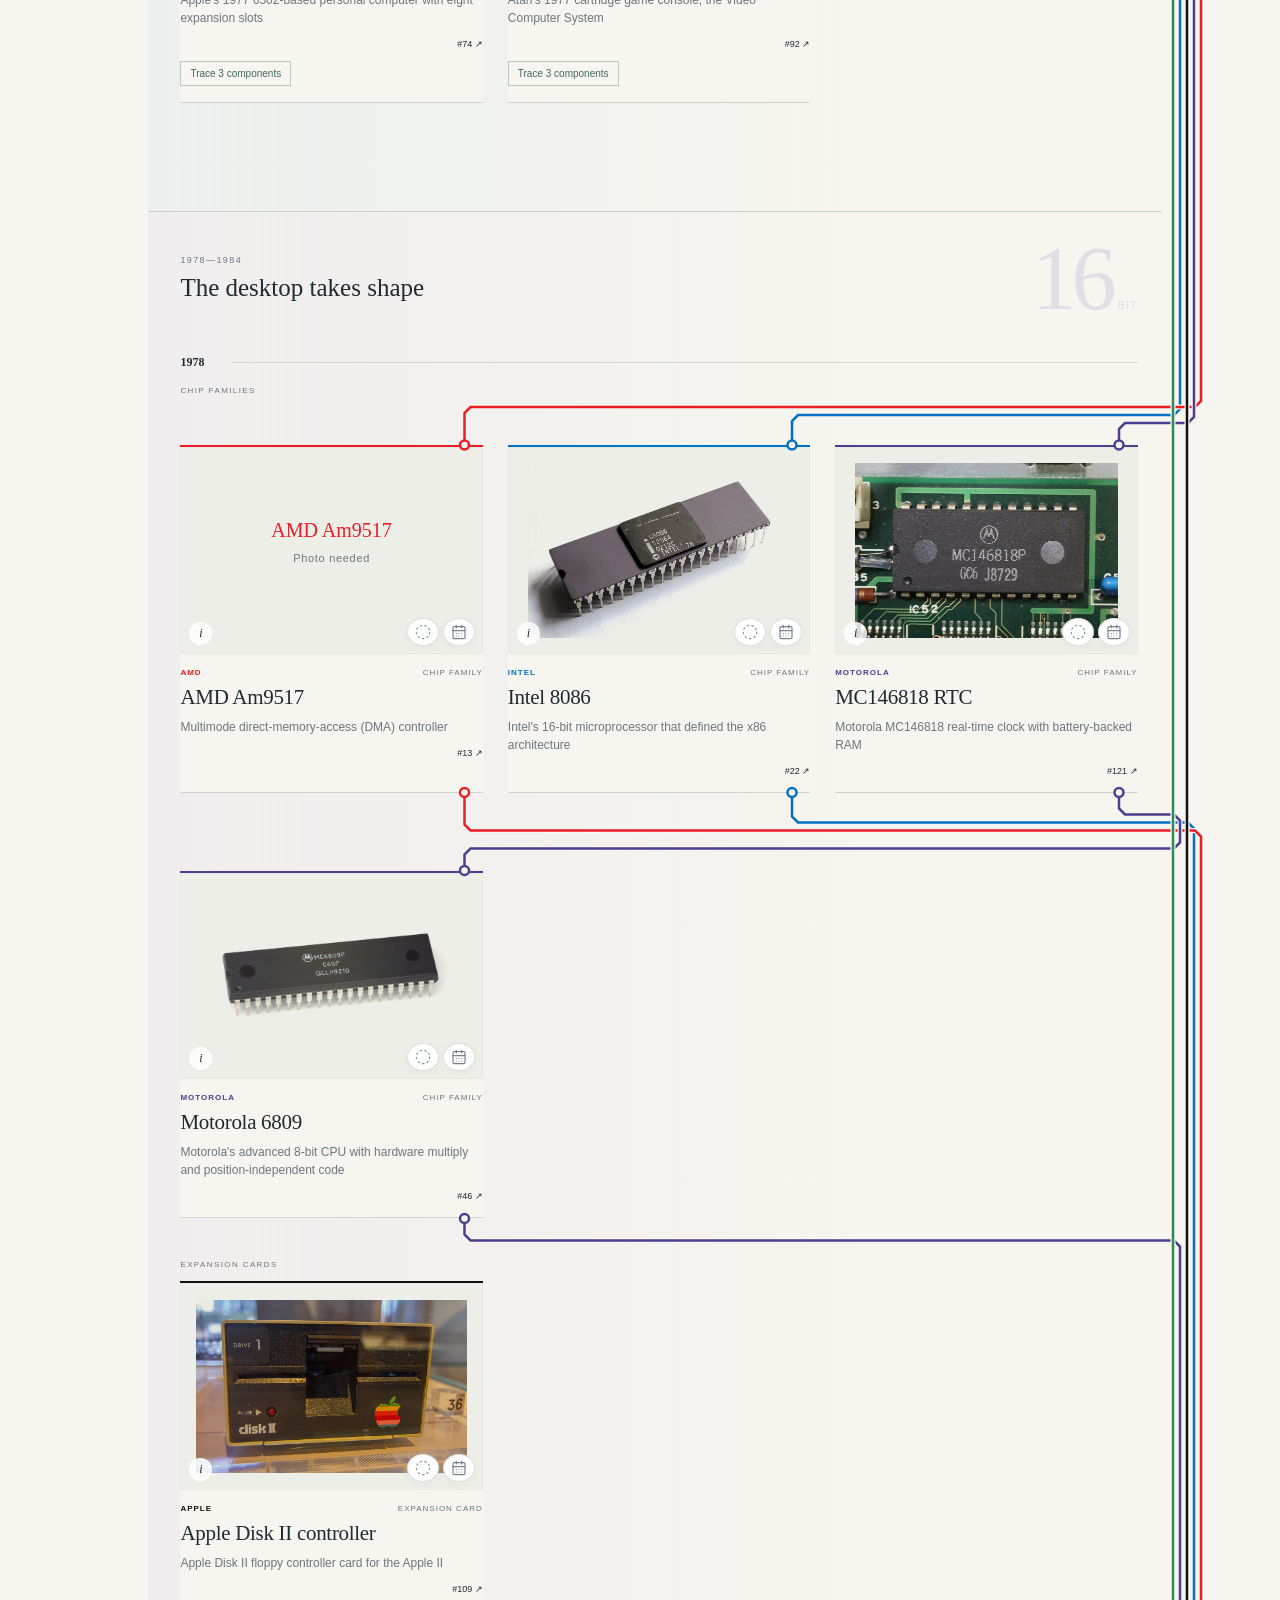
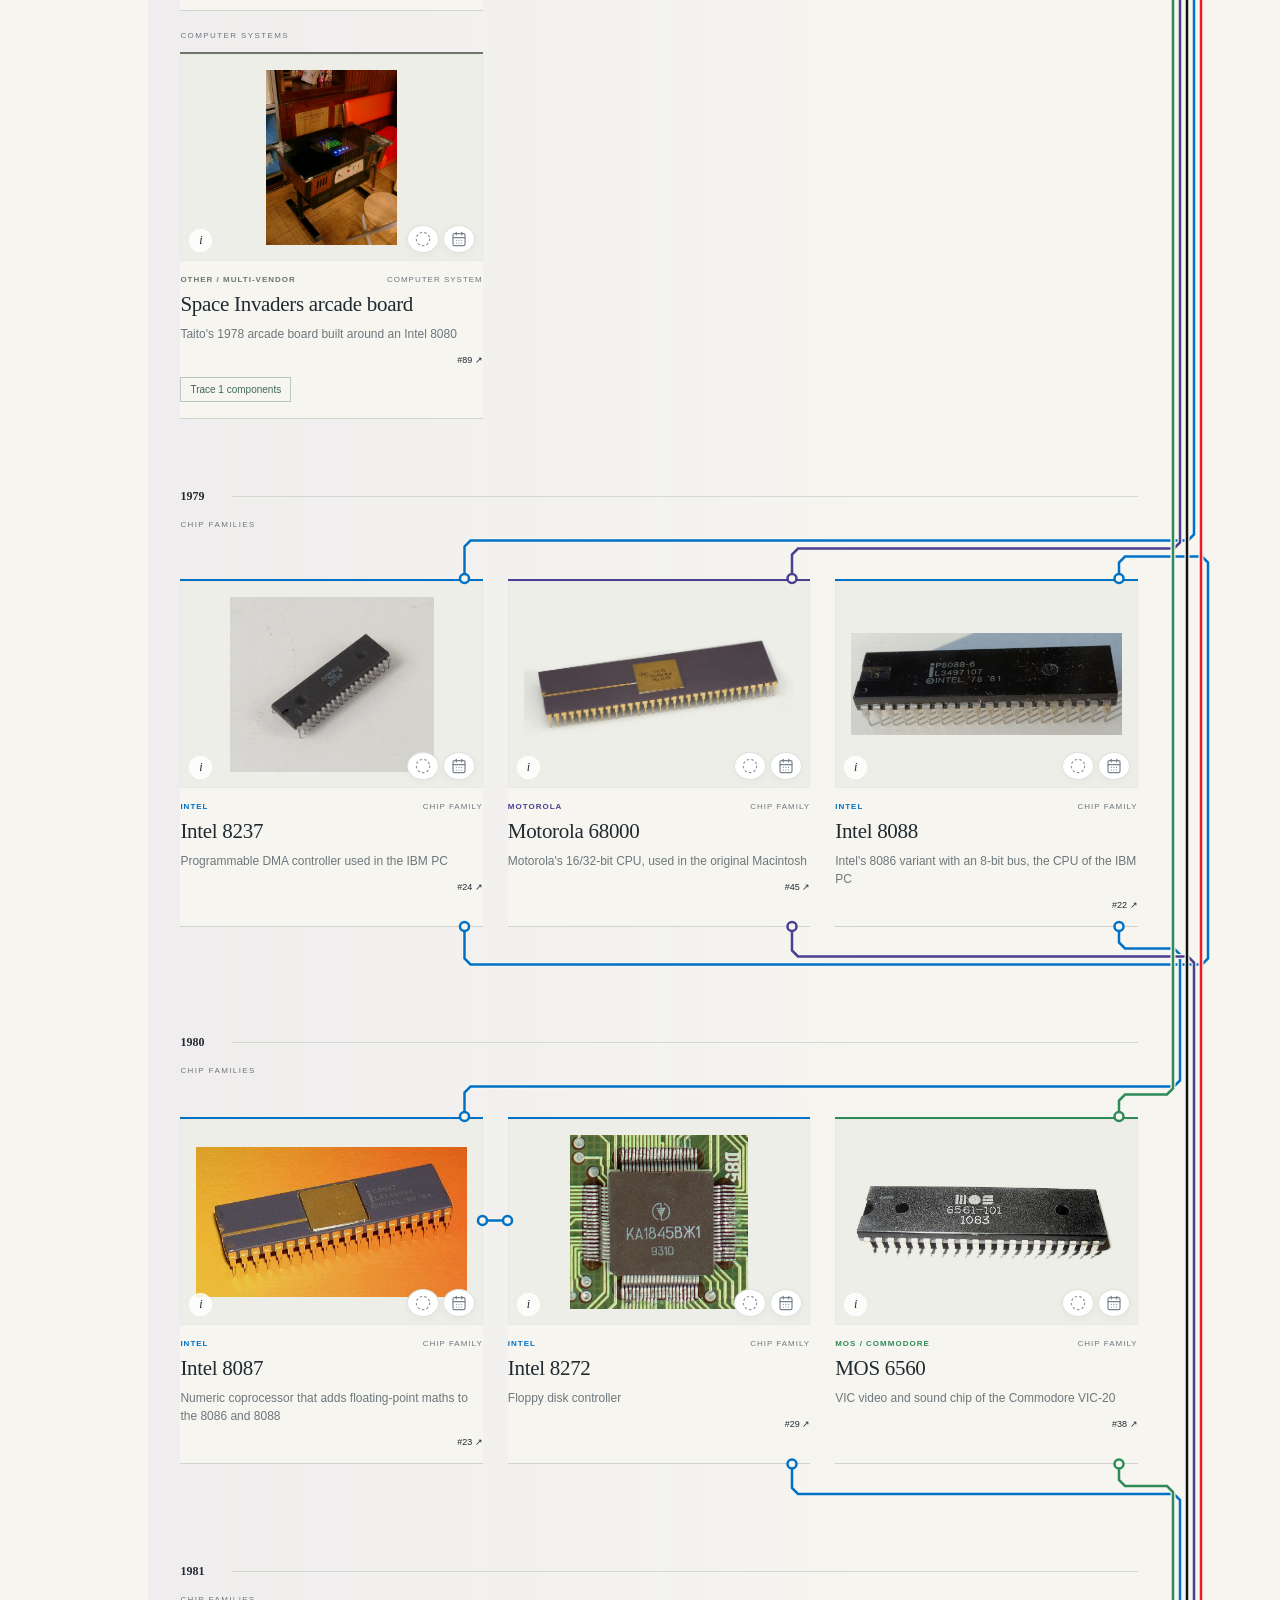
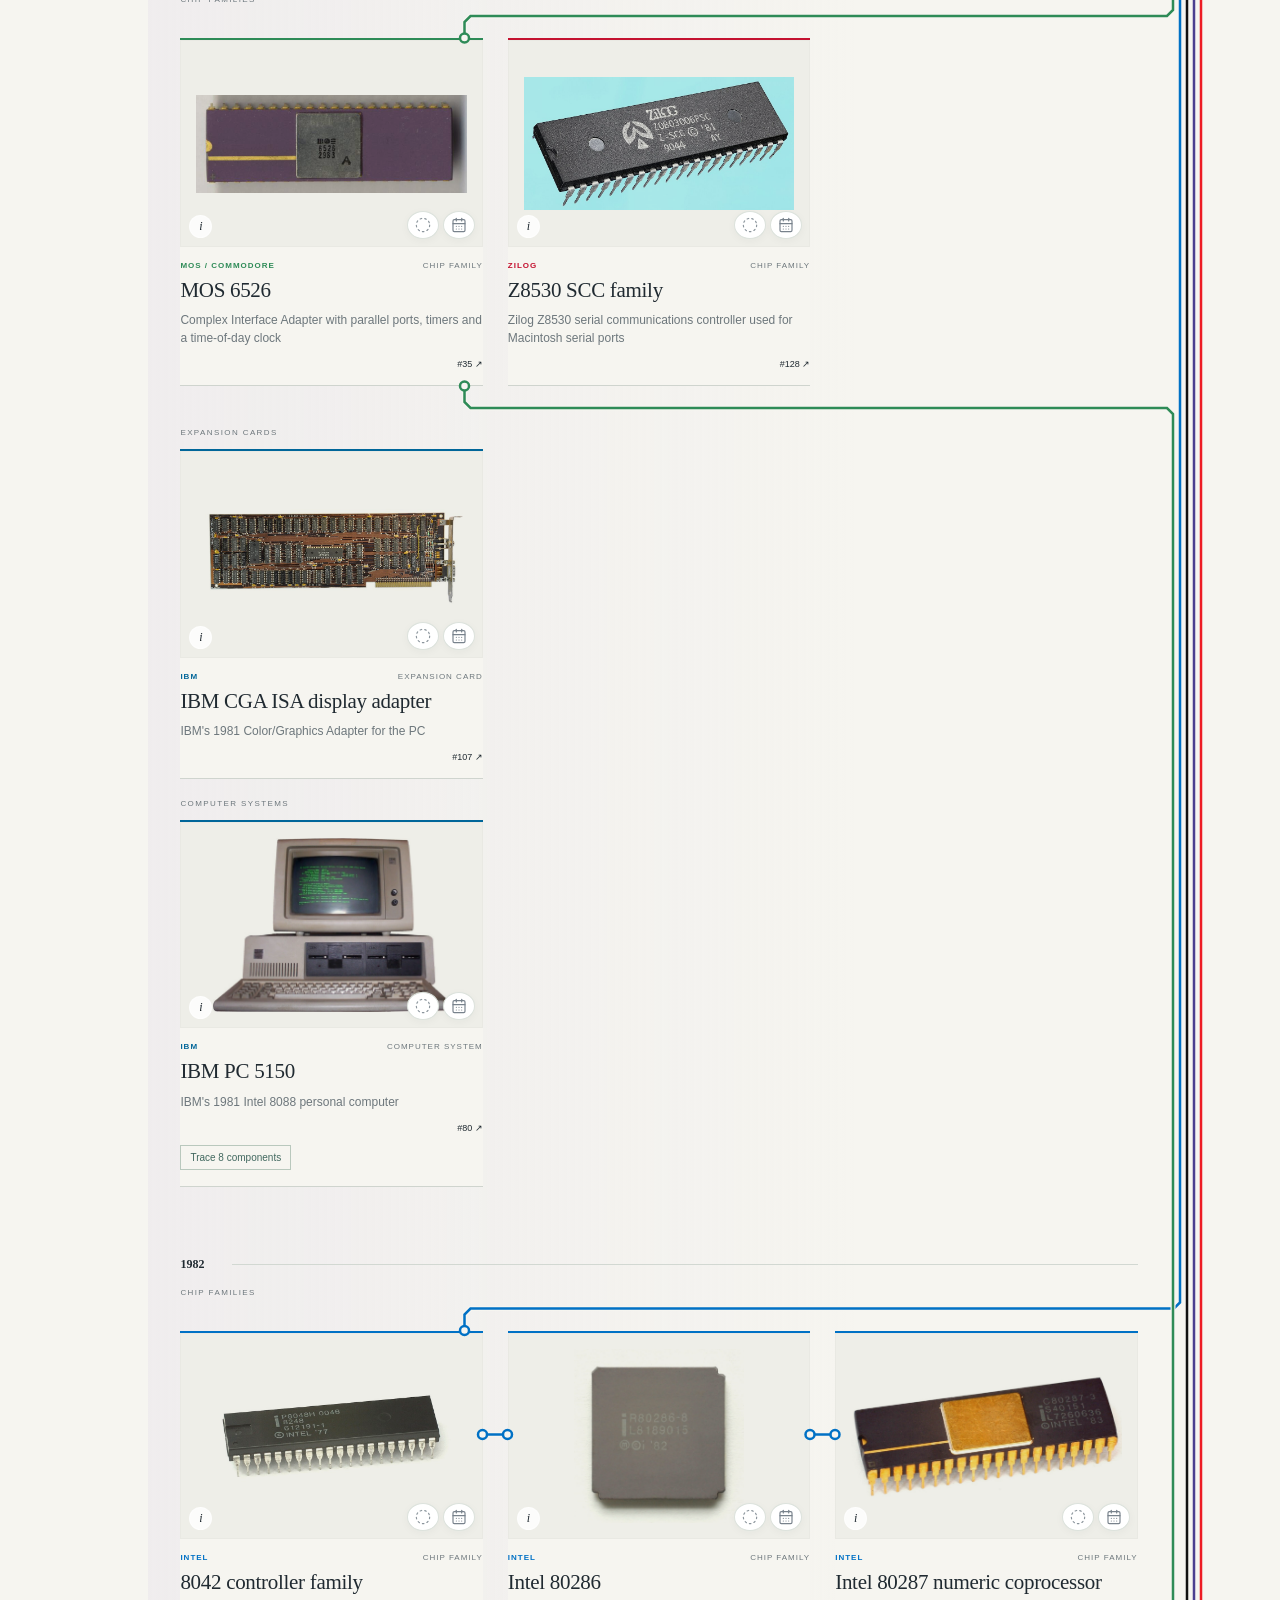
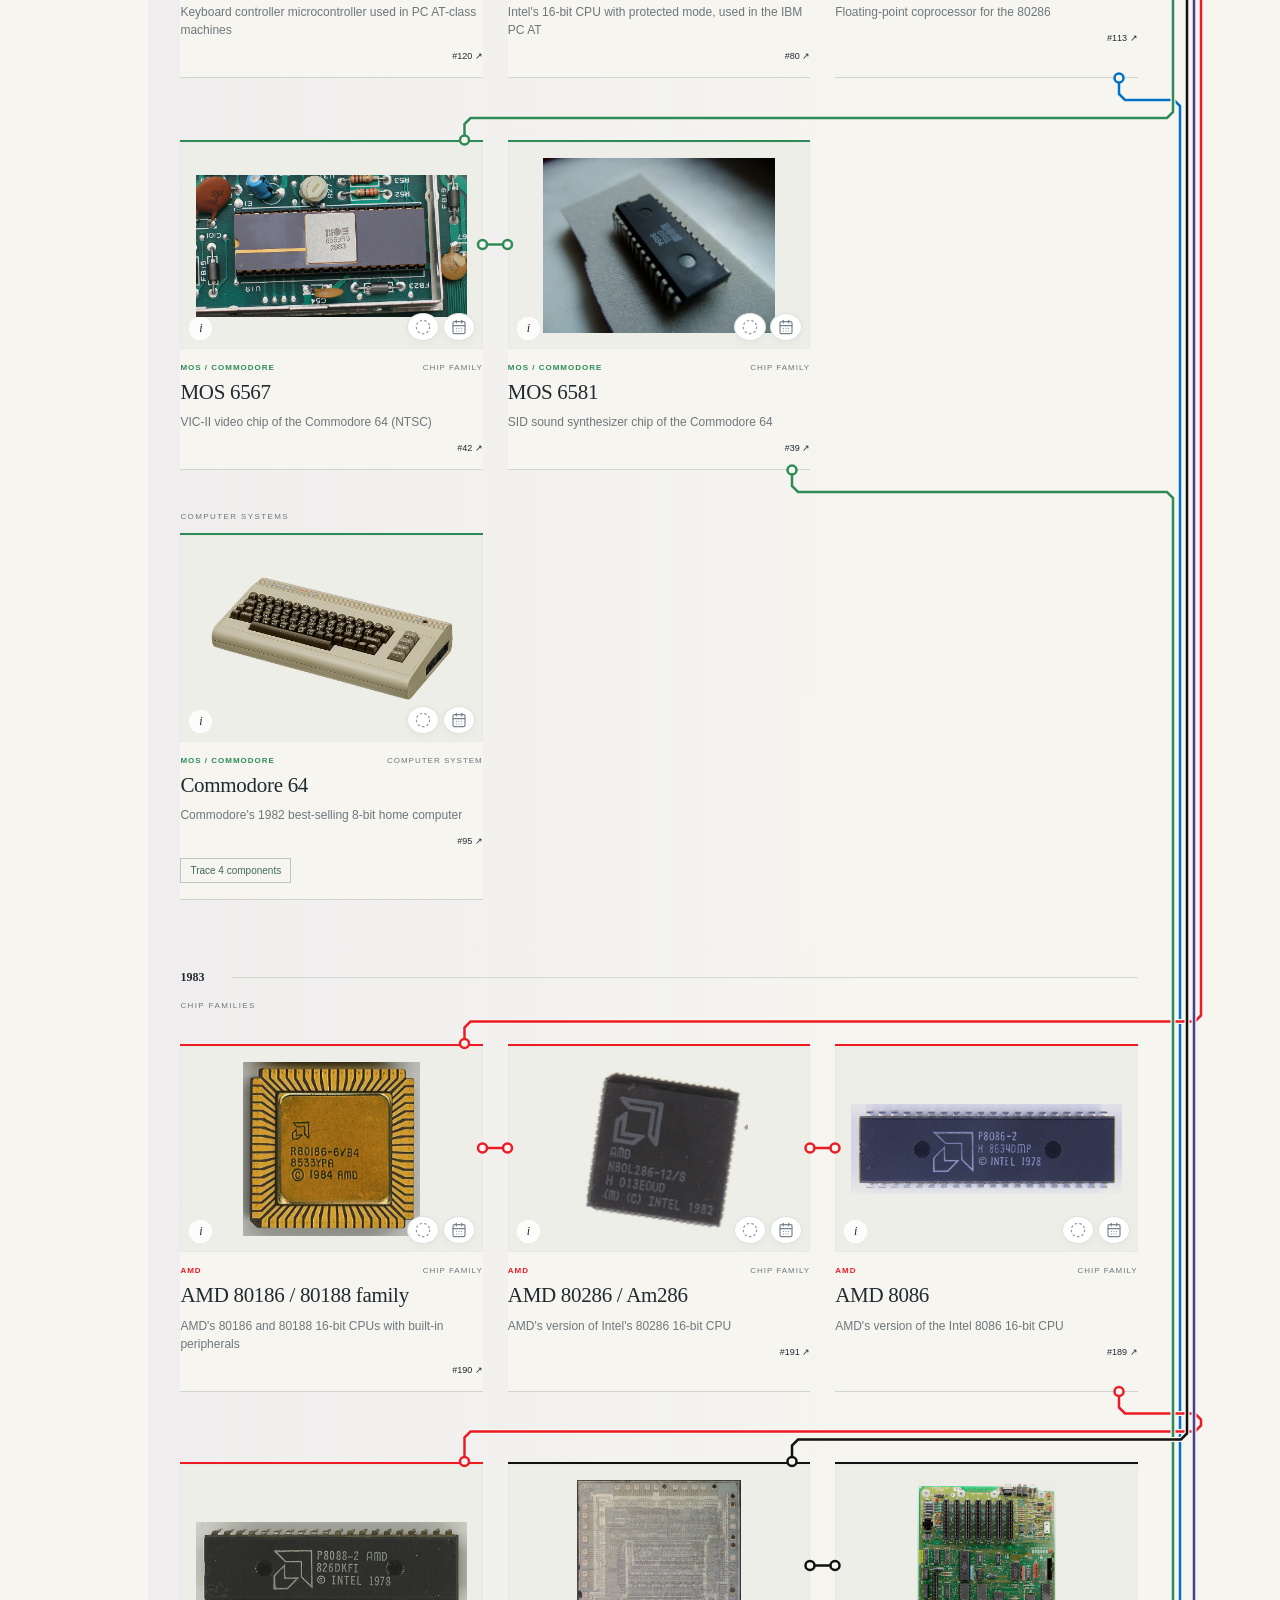
==== commit 6d354144: "website: add software view with hardware/software switch Co-Authored-By: Claude Sonnet 5.5 <noreply@" ====
--- a/index.html
+++ b/index.html
@@ -4,13 +4,14 @@
 <head><meta charset="utf-8"><meta name="viewport" content="width=device-width,initial-scale=1"><meta name="description" content="A living timeline of classic chips, computers and expansion cards being rebuilt in SystemVerilog, Rust and FPGA hardware."><meta name="theme-color" content="#f6f5f0"><title>AI Engineer — A history worth rebuilding</title><link rel="stylesheet" href="assets/timeline.css"><script type="module" src="assets/timeline.js"></script></head>
 <body>
 <a class="skip" href="#timeline">Skip to the timeline</a>
-<header class="masthead"><a class="wordmark" href="#top"><span class="brand-symbol" aria-hidden="true">ai<span>_</span></span><span>AI ENGINEER<small>THE RECONSTRUCTION PROJECT</small></span></a><nav aria-label="Main navigation"><a href="#timeline" class="current">Timeline</a><a href="https://github.com/hevangel/ai_engineer" target="_blank" rel="noopener">Source ↗</a><button id="legend-toggle" aria-expanded="false" aria-controls="legend">Status guide <span aria-hidden="true">↗</span></button></nav></header>
+<header class="masthead"><a class="wordmark" href="#top"><span class="brand-symbol" aria-hidden="true">ai<span>_</span></span><span>AI ENGINEER<small>THE RECONSTRUCTION PROJECT</small></span></a><nav aria-label="Main navigation"><a href="#timeline" class="current">Timeline</a><a href="https://github.com/hevangel/ai_engineer" target="_blank" rel="noopener">Source ↗</a><div class="view-switch" role="group" aria-label="Choose hardware or software view"><button id="view-hardware" aria-pressed="true">Hardware</button><button id="view-software" aria-pressed="false">Software</button></div><button id="legend-toggle" aria-expanded="false" aria-controls="legend">Status guide <span aria-hidden="true">↗</span></button></nav></header>
 <main id="top">
 <section class="intro"><div class="eyebrow"><span class="live-dot"></span> A LIVING ARCHIVE · 1959 ONWARD</div><h1>A history worth<br><em>rebuilding.</em></h1><div class="intro-bottom"><p>Classic silicon. Familiar machines. A new life in<br class="desktop"> SystemVerilog, Rust, and real FPGA hardware.</p><div class="intro-note"><span class="intro-arrow">↓</span><span>FOLLOW THE CONNECTIONS<br><small>From the first bits to the 386 era.</small></span></div></div><div class="archive-stats" aria-live="polite"><span><b id="entry-count">—</b> hardware entries</span><span><b id="company-count">—</b> makers</span><span class="sync-label" id="sync-label" data-unavailable="Archive unavailable">Reading the archive…</span></div></section>
 <section id="legend" class="legend-panel" hidden aria-label="Status legend"><div class="legend-heading"><div><span class="eyebrow">READING THE ARCHIVE</span><h2>Every badge has a meaning.</h2></div><button id="legend-close" aria-label="Close status guide">×</button></div><div id="stage-legend" class="stage-legend"></div><div id="build-legend" class="build-legend"></div><p class="fineprint" id="legend-fineprint"></p></section>
 <div class="archive-layout"><aside class="time-rail" aria-label="Year navigation"><span class="rail-title">TIME</span><output id="current-year" for="year-scrubber">1959</output><div class="rail-track"><input id="year-scrubber" type="range" min="1959" max="1992" value="1959" aria-label="Scroll to year" aria-orientation="vertical"><div id="year-markers"></div></div><a href="#top" class="back-top" aria-label="Back to top">↑</a></aside>
 <div class="archive"><div class="toolbar"><div class="view-tabs" role="group" aria-label="Hardware category"></div><div class="search-controls"><label class="search"><span aria-hidden="true">⌕</span><input id="search" type="search" placeholder="Find a machine or chip…" aria-label="Search the timeline"></label><label><span class="sr-only">Filter by company</span><select id="company"><option value="all">All makers</option></select></label><label><span class="sr-only">Filter by build stage</span><select id="stage"><option value="all">All stages</option></select></label></div></div>
 <div class="connection-row"><div class="connection-controls" role="group" aria-label="Connection display"><label><input type="checkbox" id="show-makers" checked>Maker lineage</label><label><input type="checkbox" id="show-systems"><span id="system-links-label">All computer links</span></label><label class="computer-picker">Trace a computer<select id="computer"><option value="all">All computers</option></select></label></div><p id="trace-summary" aria-live="polite"></p></div><div class="connection-key" id="connection-key" aria-label="Connection legend"></div><p class="wire-context" id="wire-context"></p><div class="maker-key" id="maker-key" aria-label="Company connection colors"></div><p id="wire-help" class="wire-help"><strong>Navigation:</strong> <span id="wire-help-text">Click a wire or hollow dot to follow it; click a shared bus or CPU wire to choose a connected part. Use Tab and Enter to follow a focused wire. On a wire or selected card, ←/h and →/l move along maker lineage; ↑/k and ↓/j move between chips and computers.</span></p><p class="archive-caption"><span>MAKERS, COMPONENTS &amp; THE MACHINES THEY MAKE.</span><span id="result-count" aria-live="polite"></span></p><div id="error" role="alert" data-load-error-prefix="The archive could not be loaded. Serve this folder over HTTP and check the JSON files. " hidden></div><div class="timeline-scroll" role="region" aria-label="Hardware timeline; scroll horizontally when the wiring is wider than the screen" tabindex="0"><div id="timeline" tabindex="-1"><svg id="connections" role="group" aria-label="Hardware wire navigation" aria-describedby="wire-help"></svg><div id="eras"><div class="loading">Opening the archive…</div></div></div></div><div id="empty" hidden><h2>No hardware matches.</h2><p>Try another maker, stage, or search term.</p><button id="reset">Reset filters</button></div></div></div>
+<section id="software-view" class="software-view" hidden aria-label="Software timeline"><div class="toolbar"><div class="view-tabs" id="software-categories" role="group" aria-label="Software category"></div><div class="search-controls"><label class="search"><span aria-hidden="true">⌕</span><input id="software-search" type="search" placeholder="Find software or a machine…" aria-label="Search the software view"></label><label><span class="sr-only">Filter by build stage</span><select id="software-stage"><option value="all">All stages</option></select></label></div></div><div class="connection-key" id="software-key"></div><p class="wire-help" id="software-help"></p><p class="archive-caption"><span id="software-count" aria-live="polite"></span><span>COMPUTERS FIRST · THEN OPERATING SYSTEMS, DRIVERS, FIRMWARE AND SOFTWARE.</span></p><div class="timeline-scroll software-scroll" role="region" aria-label="Software timeline" tabindex="0"><div id="software-board"><svg id="software-wires" aria-hidden="true"></svg><div id="software-rows"></div></div></div><div id="software-empty" hidden><h2>No software matches.</h2><p>Try another category, stage, or search term.</p><button id="software-reset">Reset filters</button></div></section>
 <footer><div><span class="footer-brand">AI ENGINEER</span><p>Preserve the behavior. Rebuild the machine.<br>Show the evidence.</p></div><div><a href="https://github.com/hevangel/ai_engineer">Explore the source ↗</a><p>Photos retain their original licenses.<br>Each photograph links to its source and attribution.</p></div></footer>
 </main><dialog id="info-dialog" aria-labelledby="info-title"><button id="info-close" aria-label="Close details">×</button><div id="info-body"></div></dialog><noscript><p>This timeline reads its catalog and status from JSON and needs JavaScript. View the <a href="data/catalog.json">catalog</a> and <a href="data/status.json">status snapshot</a> directly.</p></noscript>
 <dialog id="bus-dialog" aria-labelledby="bus-title"><button id="bus-close" aria-label="Close bus connections">×</button><h2 id="bus-title"></h2><p>Choose where to go. Planned options still require card, slot and software compatibility checks.</p><ul id="bus-members"></ul><div id="connection-evidence"></div></dialog>
--- a/assets/timeline.css
+++ b/assets/timeline.css
@@ -121,3 +121,63 @@
 @media(max-width:650px){.connection-row .connection-controls{width:100%}.connection-row #trace-summary{flex-basis:100%}}
 
 .photo-placeholder{width:100%;height:100%;display:flex;flex-direction:column;justify-content:center;align-items:center;gap:10px;padding:26px 18px 44px;text-align:center;color:var(--muted)}.photo-placeholder strong{font:20px Georgia,serif;color:var(--company)}.photo-placeholder span{font-size:11px;letter-spacing:.7px}
+
+/* Hardware / software view switch */
+.view-switch{display:inline-flex;border:1px solid var(--ink);border-radius:999px;overflow:hidden}
+.masthead nav .view-switch button{padding:7px 14px;font-size:11px;letter-spacing:.06em;text-transform:uppercase;color:var(--ink);cursor:pointer}
+.masthead nav .view-switch button.selected{background:var(--ink);color:#fff}
+.masthead nav .view-switch button:focus-visible{outline:2px solid var(--blue);outline-offset:-3px}
+body.view-software .time-rail{display:none}
+
+/* Software view */
+.software-view{padding:0 5% 48px}
+.software-view[hidden],.archive-layout[hidden]{display:none}
+.software-view .view-tabs{flex-wrap:wrap}
+.software-view .view-tabs button{border-bottom:2px solid transparent}
+.software-view .view-tabs button:not(:first-child){border-bottom-color:var(--category)}
+.software-view .view-tabs button.selected{border-bottom-color:var(--ink)}
+#software-key span{display:inline-flex;align-items:center;gap:8px}
+#software-key i{display:inline-block;width:34px;height:0;border-top:2px solid #53636b}
+#software-key i.software-key-lineage{border-top-style:dashed;border-top-color:#7a5c9a}
+#software-board{position:relative;padding:18px 0 8px}
+#software-wires{position:absolute;left:0;top:0;pointer-events:none;z-index:0;overflow:visible}
+#software-rows{position:relative;z-index:1;display:grid;gap:64px}
+.software-row{display:grid;grid-template-columns:230px 1fr;gap:48px;align-items:start}
+.software-columns{display:flex;flex-wrap:wrap;gap:36px 44px;align-items:flex-start}
+.software-layer{display:grid;gap:8px}
+.software-layer>h4{margin:0;font-size:9px;letter-spacing:.14em;text-transform:uppercase;color:var(--muted);border-bottom:1px solid var(--line);padding-bottom:6px}
+.software-cards{display:flex;flex-wrap:wrap;gap:22px 44px}
+.software-card{position:relative;width:214px;background:var(--paper);border:1px solid #cfd4ce;border-top:3px solid var(--category);padding:12px 12px 12px;display:flex;flex-direction:column;gap:6px;transition:opacity .15s,box-shadow .15s}
+.software-card:focus-visible,.software-card.selected{outline:2px solid var(--blue);outline-offset:2px;box-shadow:0 6px 20px #22332a22}
+.software-card.dim{opacity:.35}
+.software-card-head{display:flex;align-items:center;gap:7px;min-height:24px}
+.software-card-head .info-button{position:static;margin-left:auto;flex:none}
+.software-tag{font-size:8px;letter-spacing:.1em;text-transform:uppercase;color:var(--muted);line-height:1.3}
+.category-icon{flex:none;display:inline-grid;place-items:center;width:24px;height:24px;border-radius:50%;background:var(--category);color:#fff}
+.category-icon svg{width:14px;height:14px;fill:none;stroke:currentColor;stroke-width:1.75;stroke-linecap:round;stroke-linejoin:round}
+.software-card h3{margin:2px 0 0;font:700 15px/1.25 Georgia,serif}
+.software-card h3 a{color:var(--ink);text-decoration:none}
+.software-card h3 a:hover{text-decoration:underline}
+.software-card .summary{margin:0;font-size:11.5px}
+.software-meta{margin:0;font-size:9px;letter-spacing:.08em;text-transform:uppercase;color:var(--muted)}
+.software-card .entry-footer{justify-content:space-between;margin-top:6px}
+.software-card .status-badges{position:static}
+.software-system{width:230px;border-top-color:var(--category);padding:0 0 14px}
+.software-system .entry-meta,.software-system h3,.software-system .summary,.software-system .software-meta{padding:0 12px}
+.software-system .entry-meta{margin-top:12px}
+.software-system .photo-wrap{border-top:0}
+.software-system .info-button{left:9px;bottom:9px}
+.software-wire{fill:none;stroke:#53636b;stroke-width:1.5;opacity:.55;transition:opacity .15s,stroke-width .15s}
+.software-wire.lineage{stroke:#7a5c9a;stroke-dasharray:6 4}
+.software-wire.dim{opacity:.1}
+.software-wire.hot{opacity:1;stroke-width:2.5}
+.software-arrow{fill:#53636b}.software-arrow.lineage{fill:#7a5c9a}
+#software-empty{text-align:center;padding:60px 0}
+.software-facts{display:grid;grid-template-columns:max-content 1fr;gap:4px 14px;font-size:12px;margin:0}
+.software-facts dt{color:var(--muted)}.software-facts dd{margin:0}
+.software-jumps{display:flex;flex-wrap:wrap;gap:6px;margin:0}
+.software-jump{border:1px solid var(--line);background:#fff;padding:5px 9px;font-size:11px;border-radius:999px;cursor:pointer}
+.software-jump:hover{border-color:var(--ink)}
+.software-steps{margin:0;padding-left:20px;font-size:12px;line-height:1.55;color:var(--muted)}
+@media(max-width:900px){.software-row{grid-template-columns:1fr;gap:20px}.software-view{padding:0 16px 40px}.masthead nav{gap:12px}}
+@media(max-width:650px){.masthead nav>a{display:none}.masthead nav .view-switch button{padding:7px 10px;font-size:10px}.masthead nav button#legend-toggle span{display:none}.masthead nav{gap:12px}}
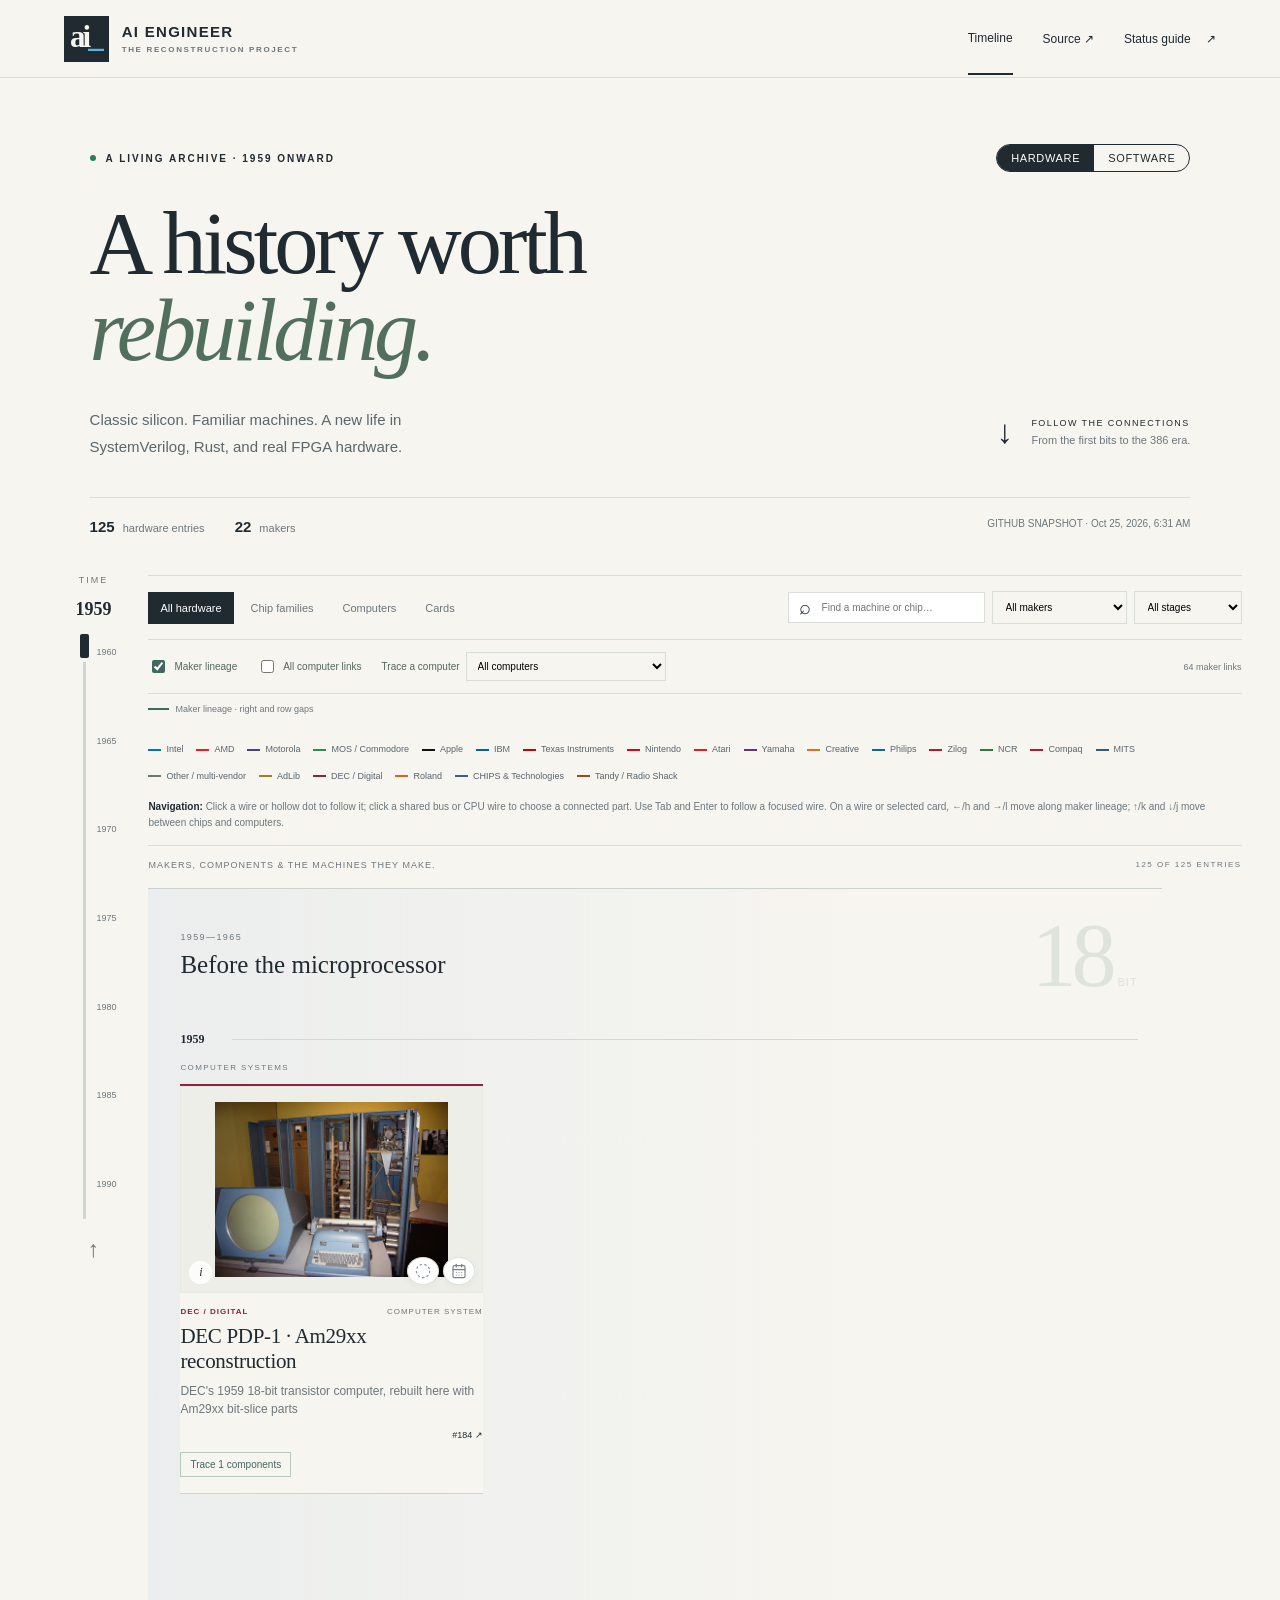
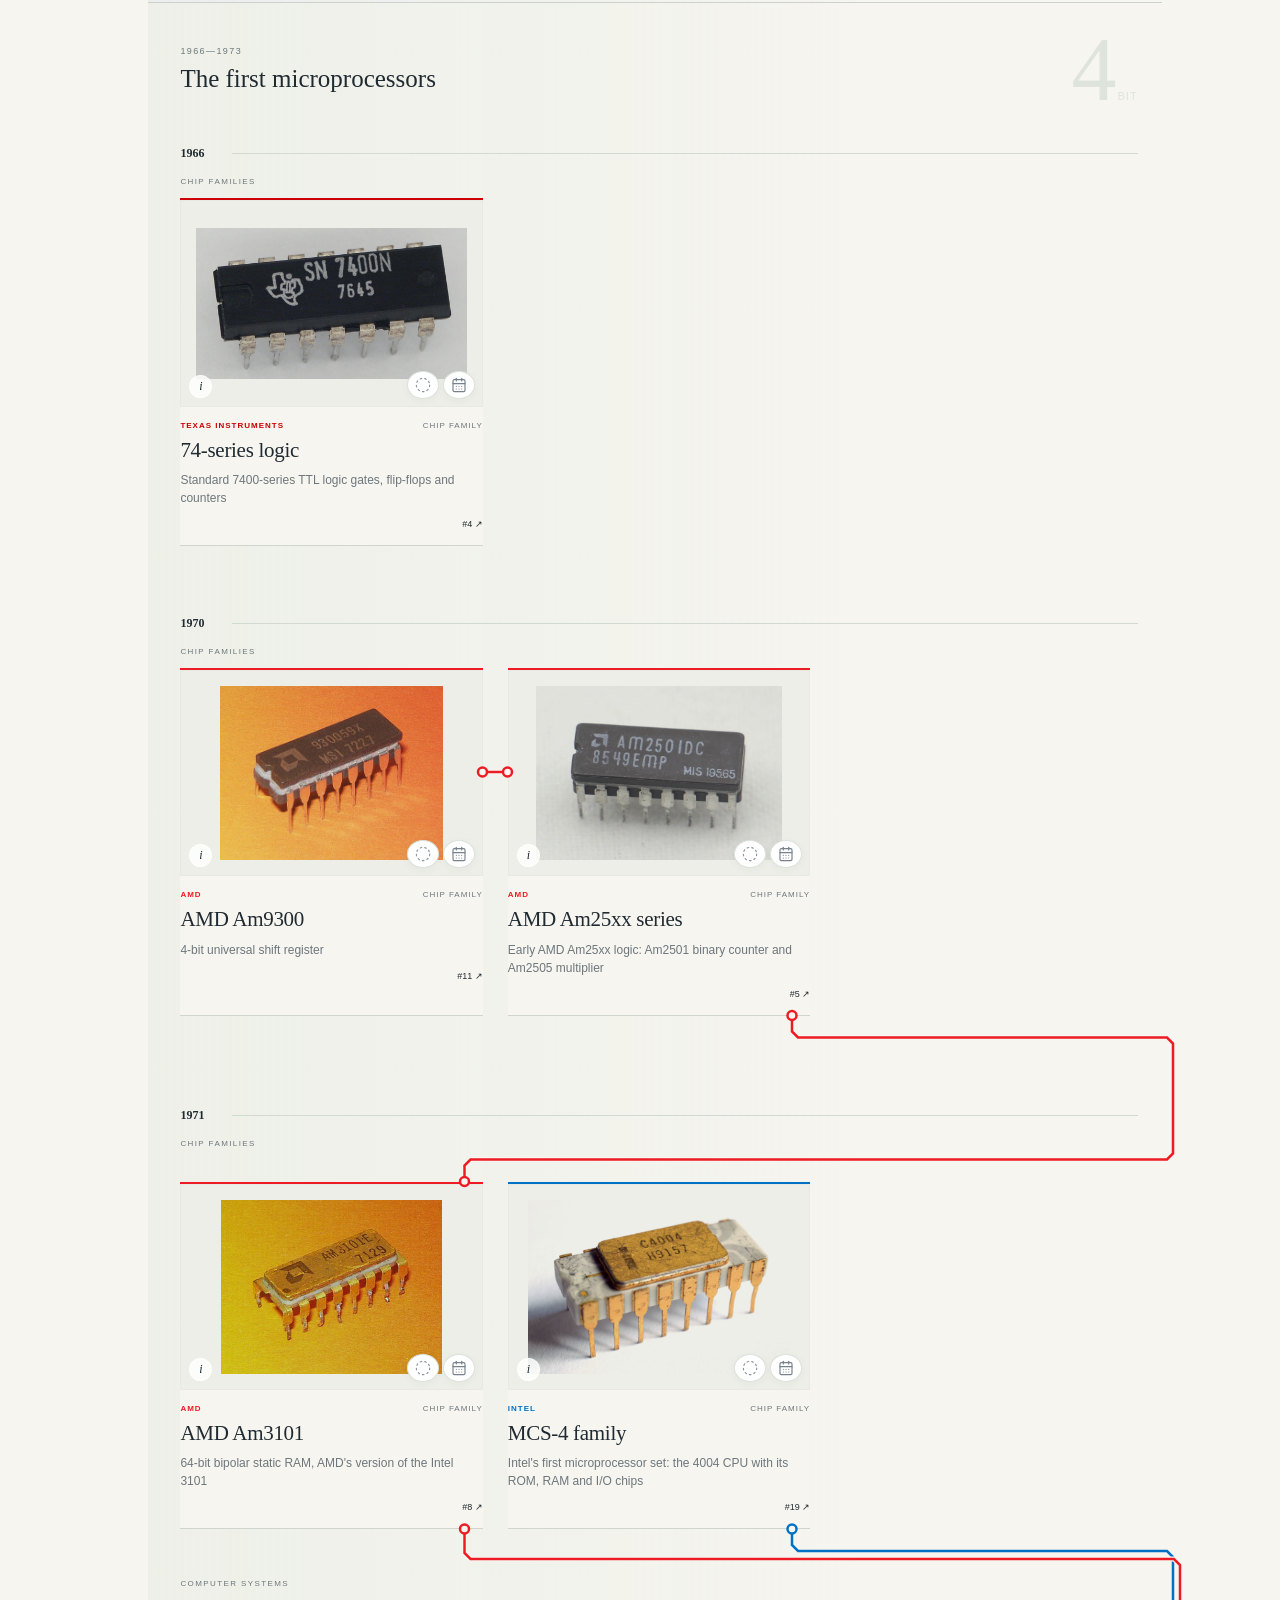
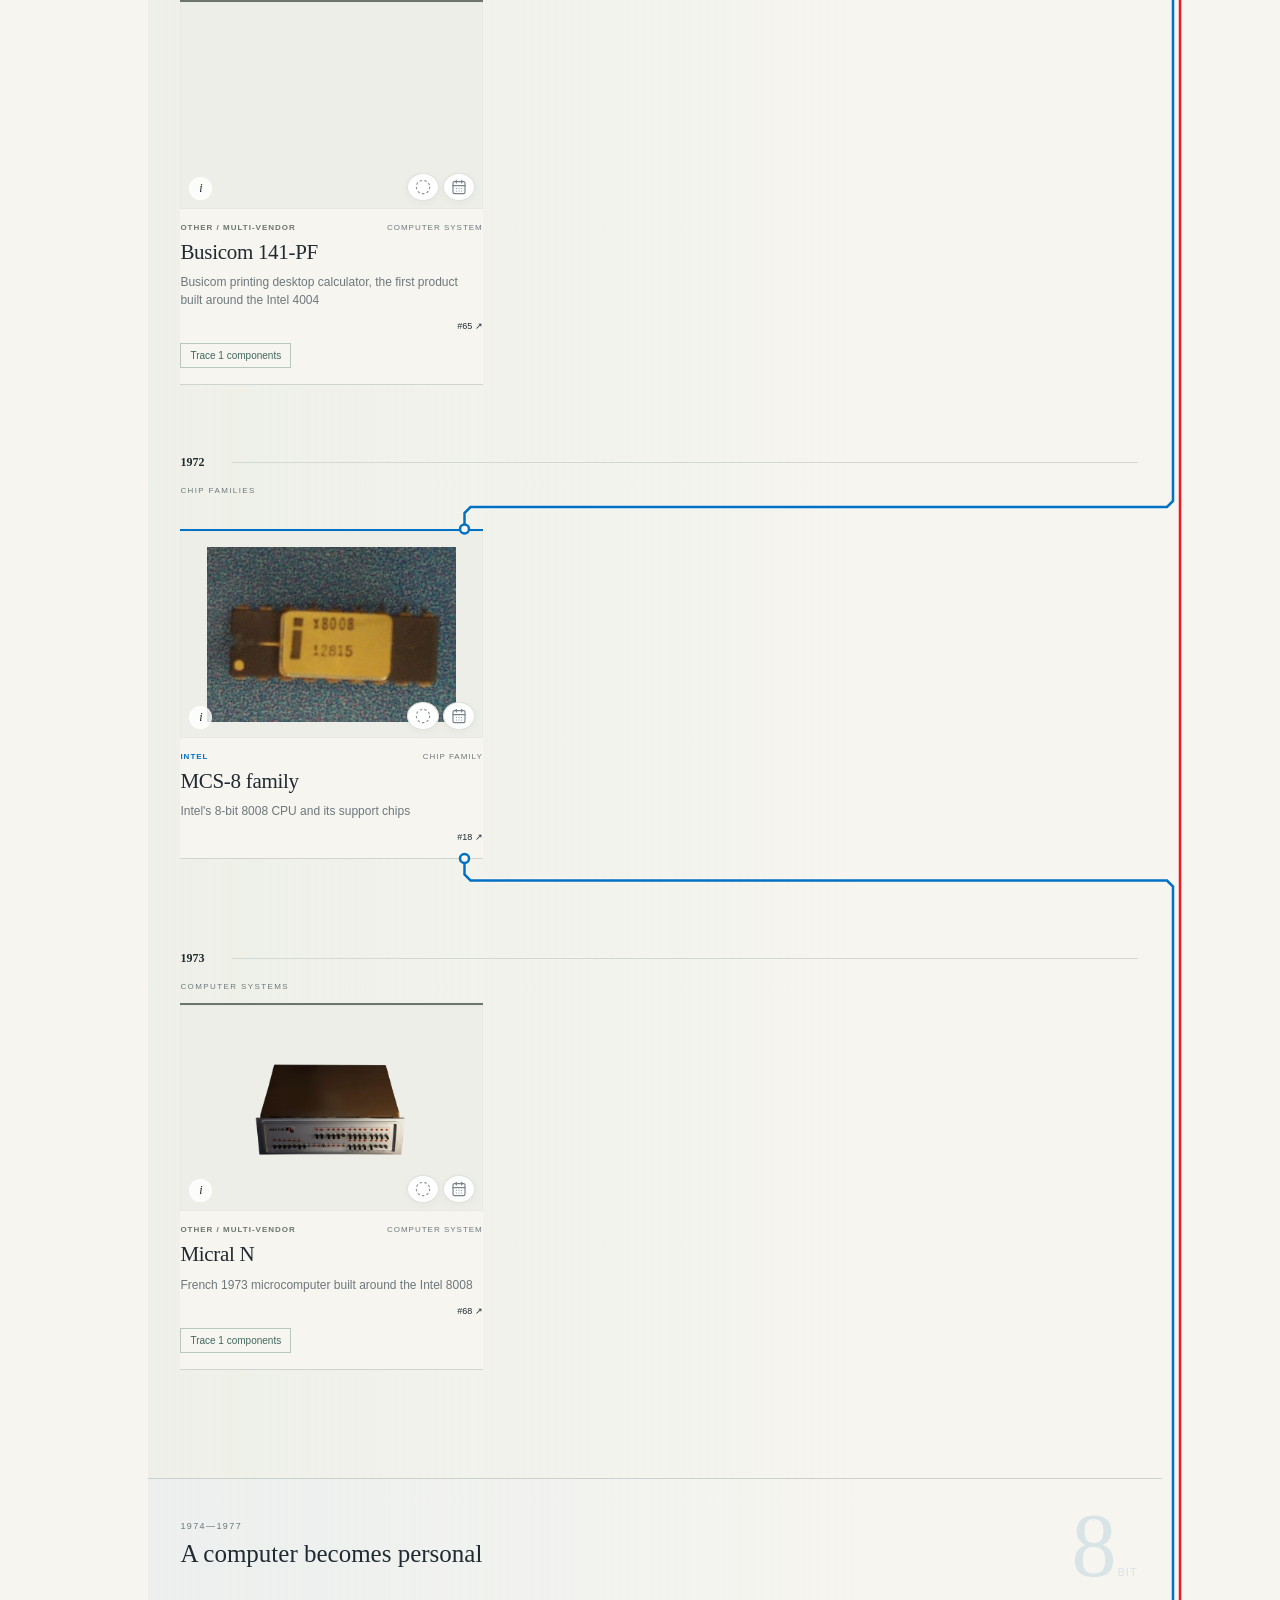
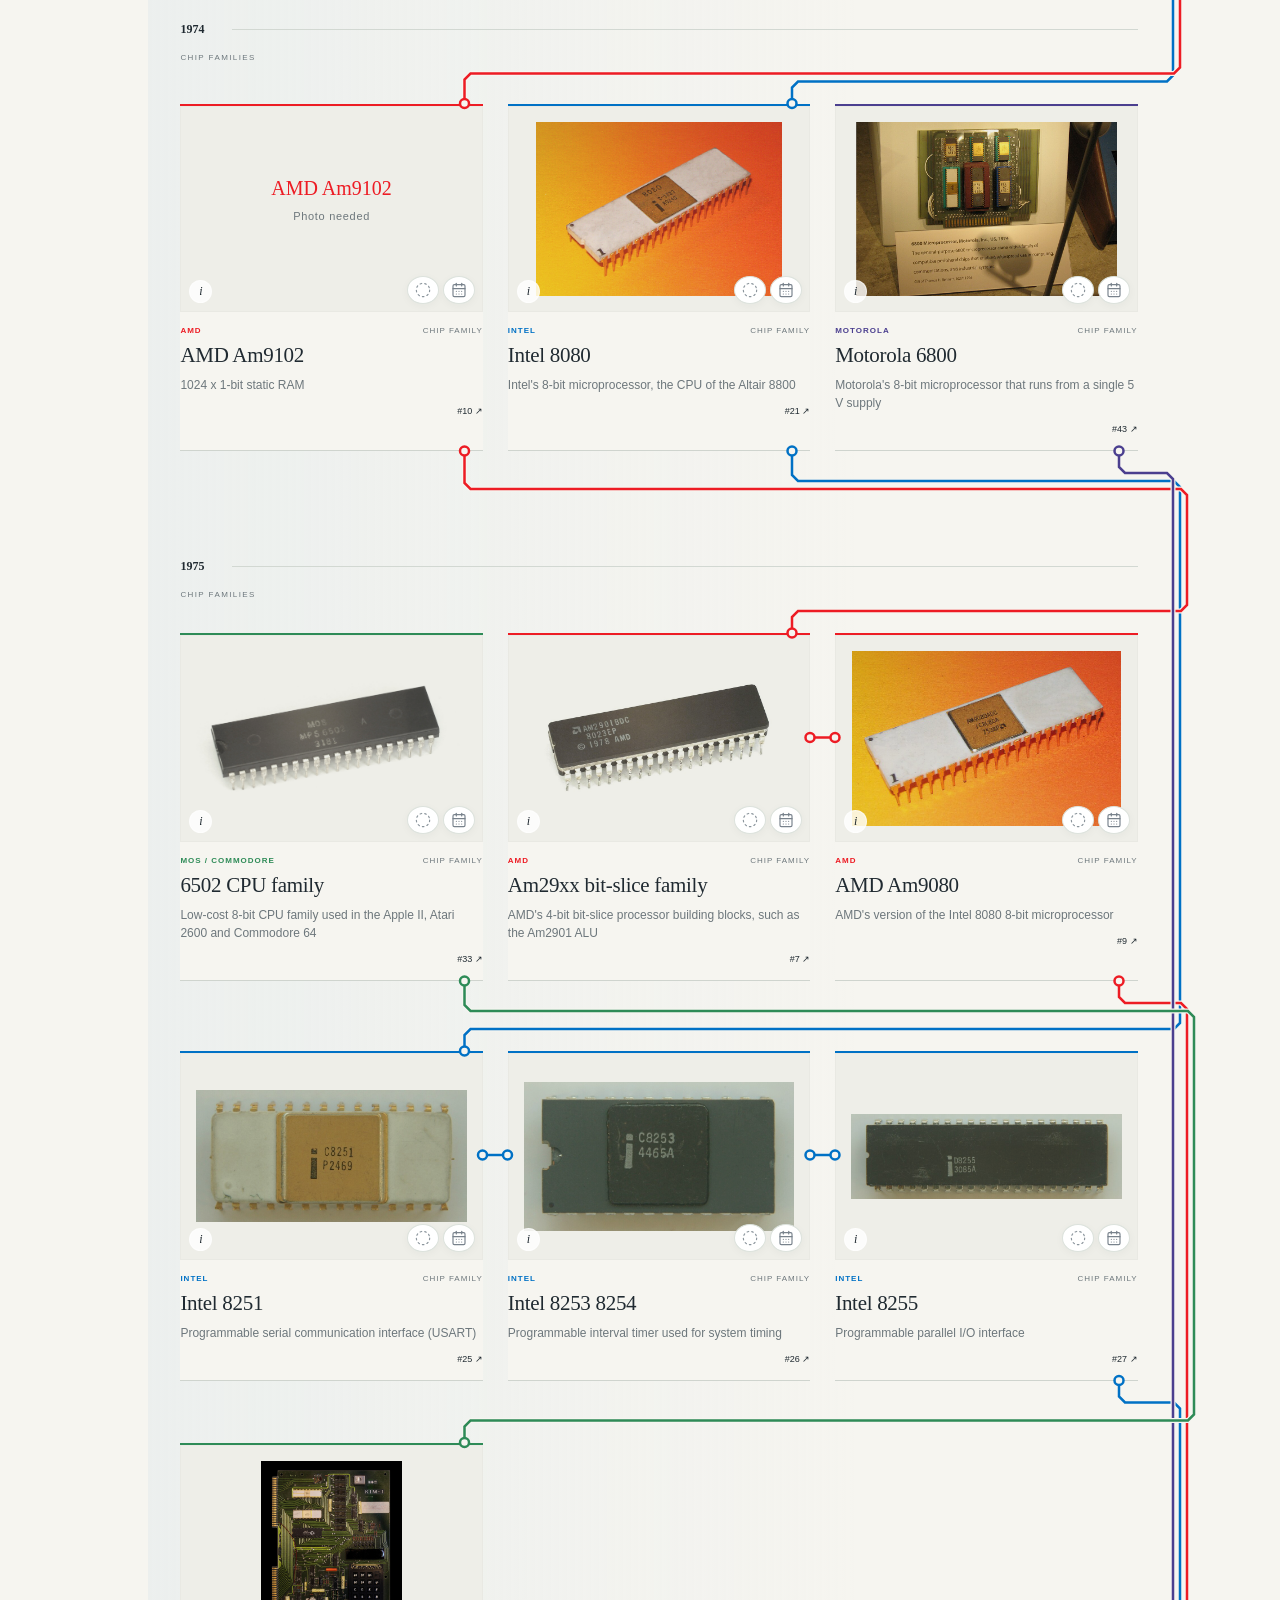
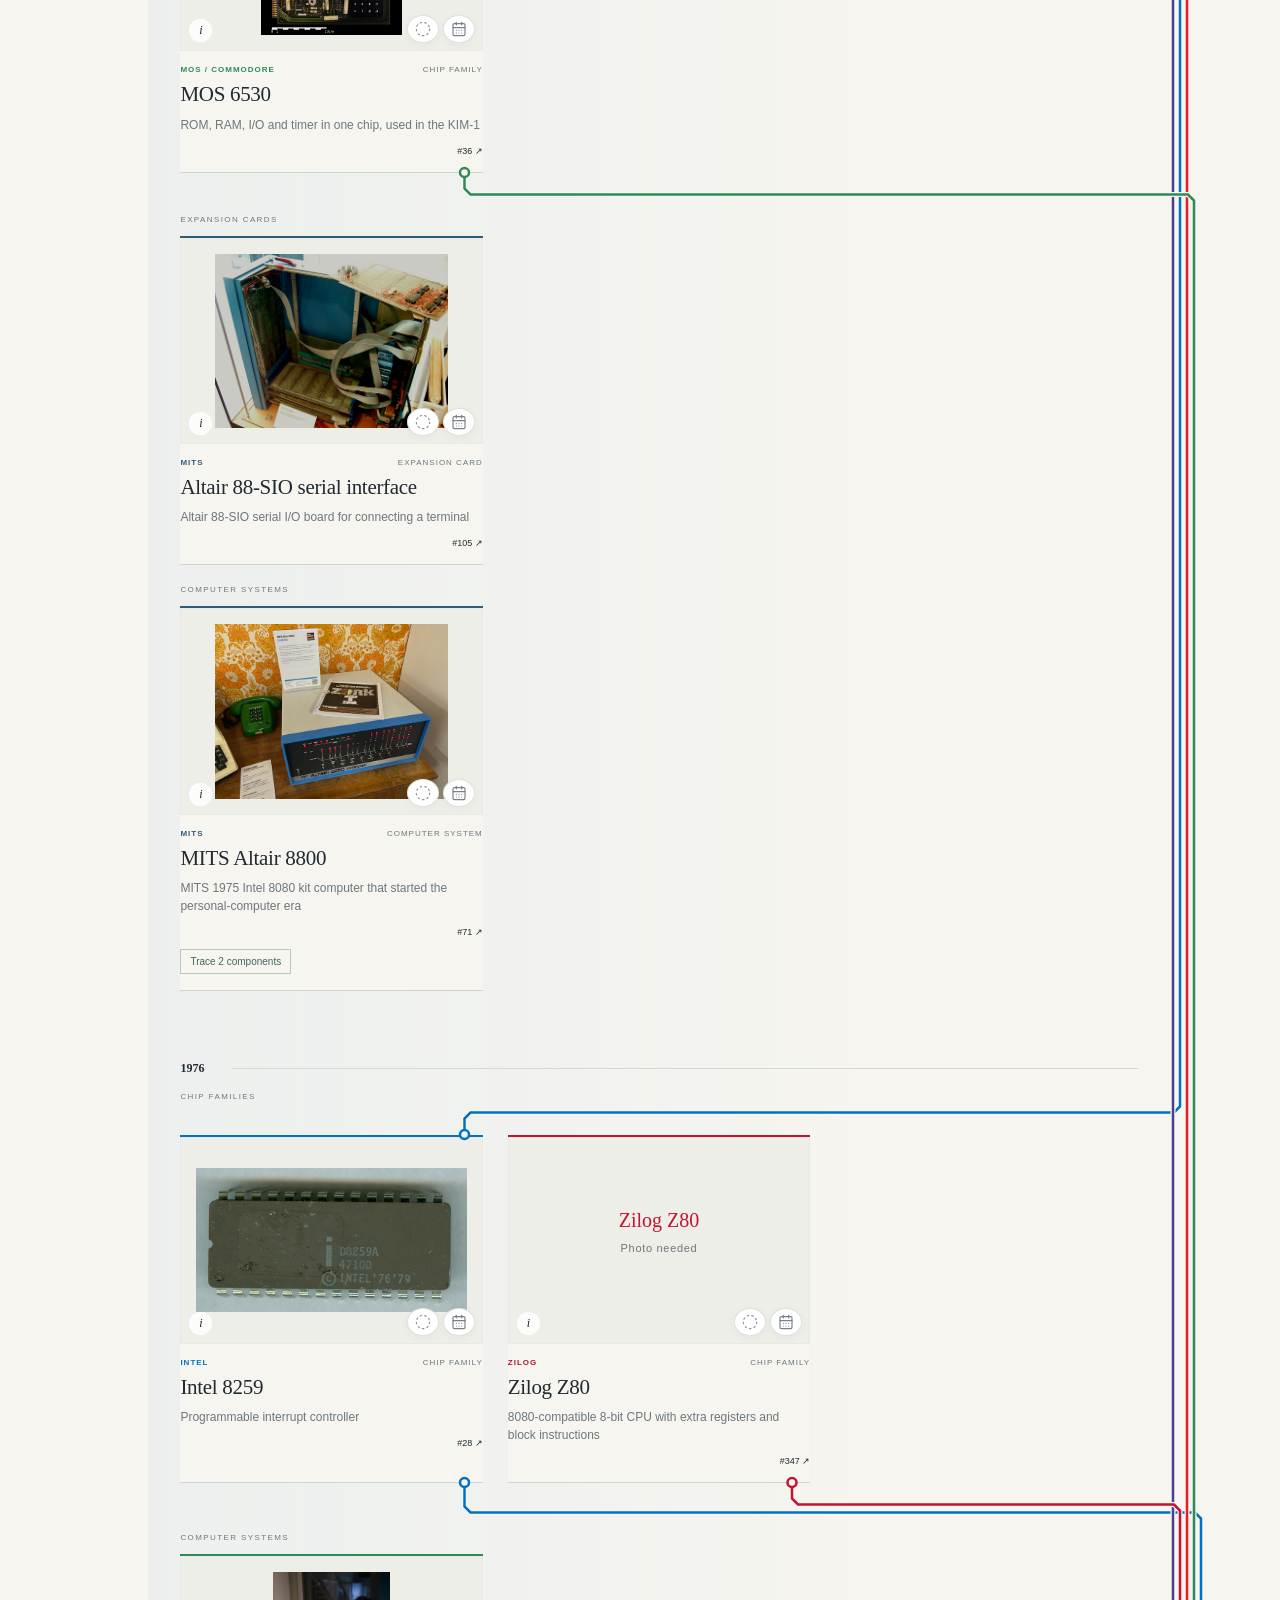
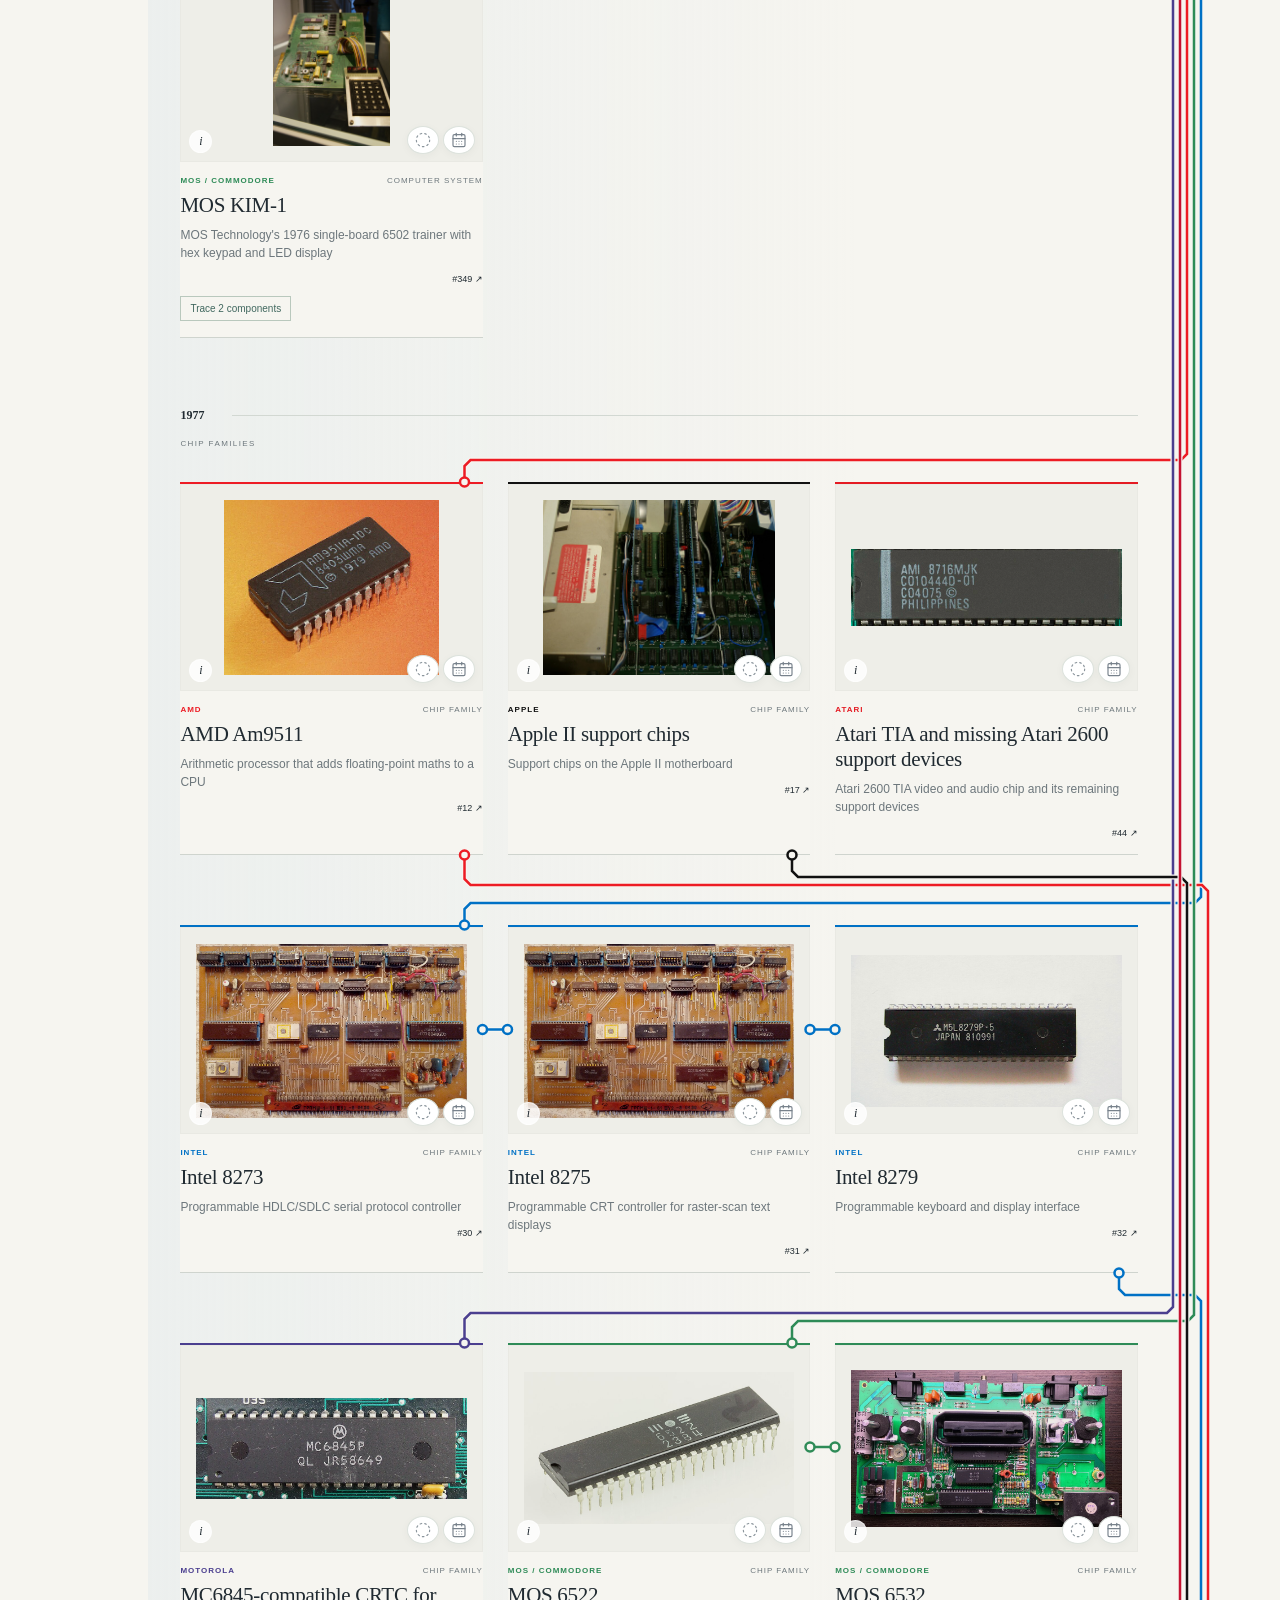
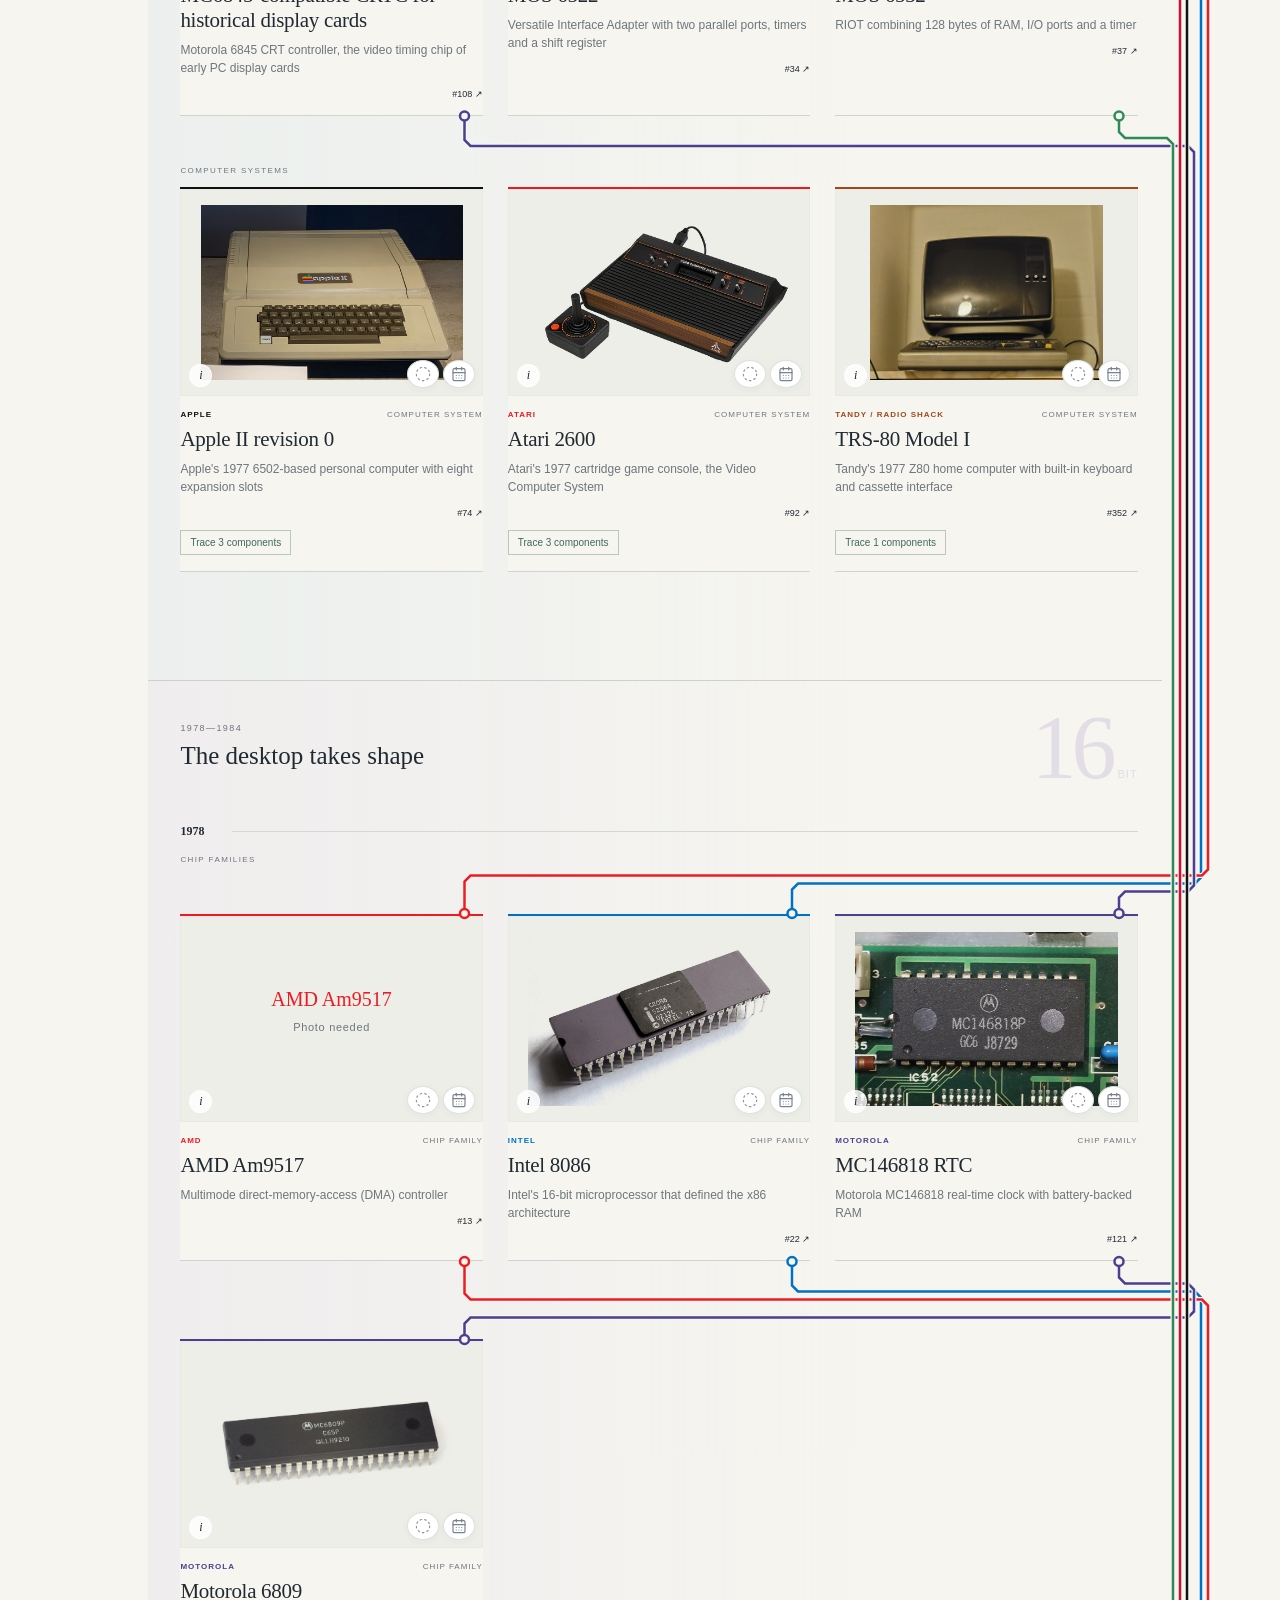
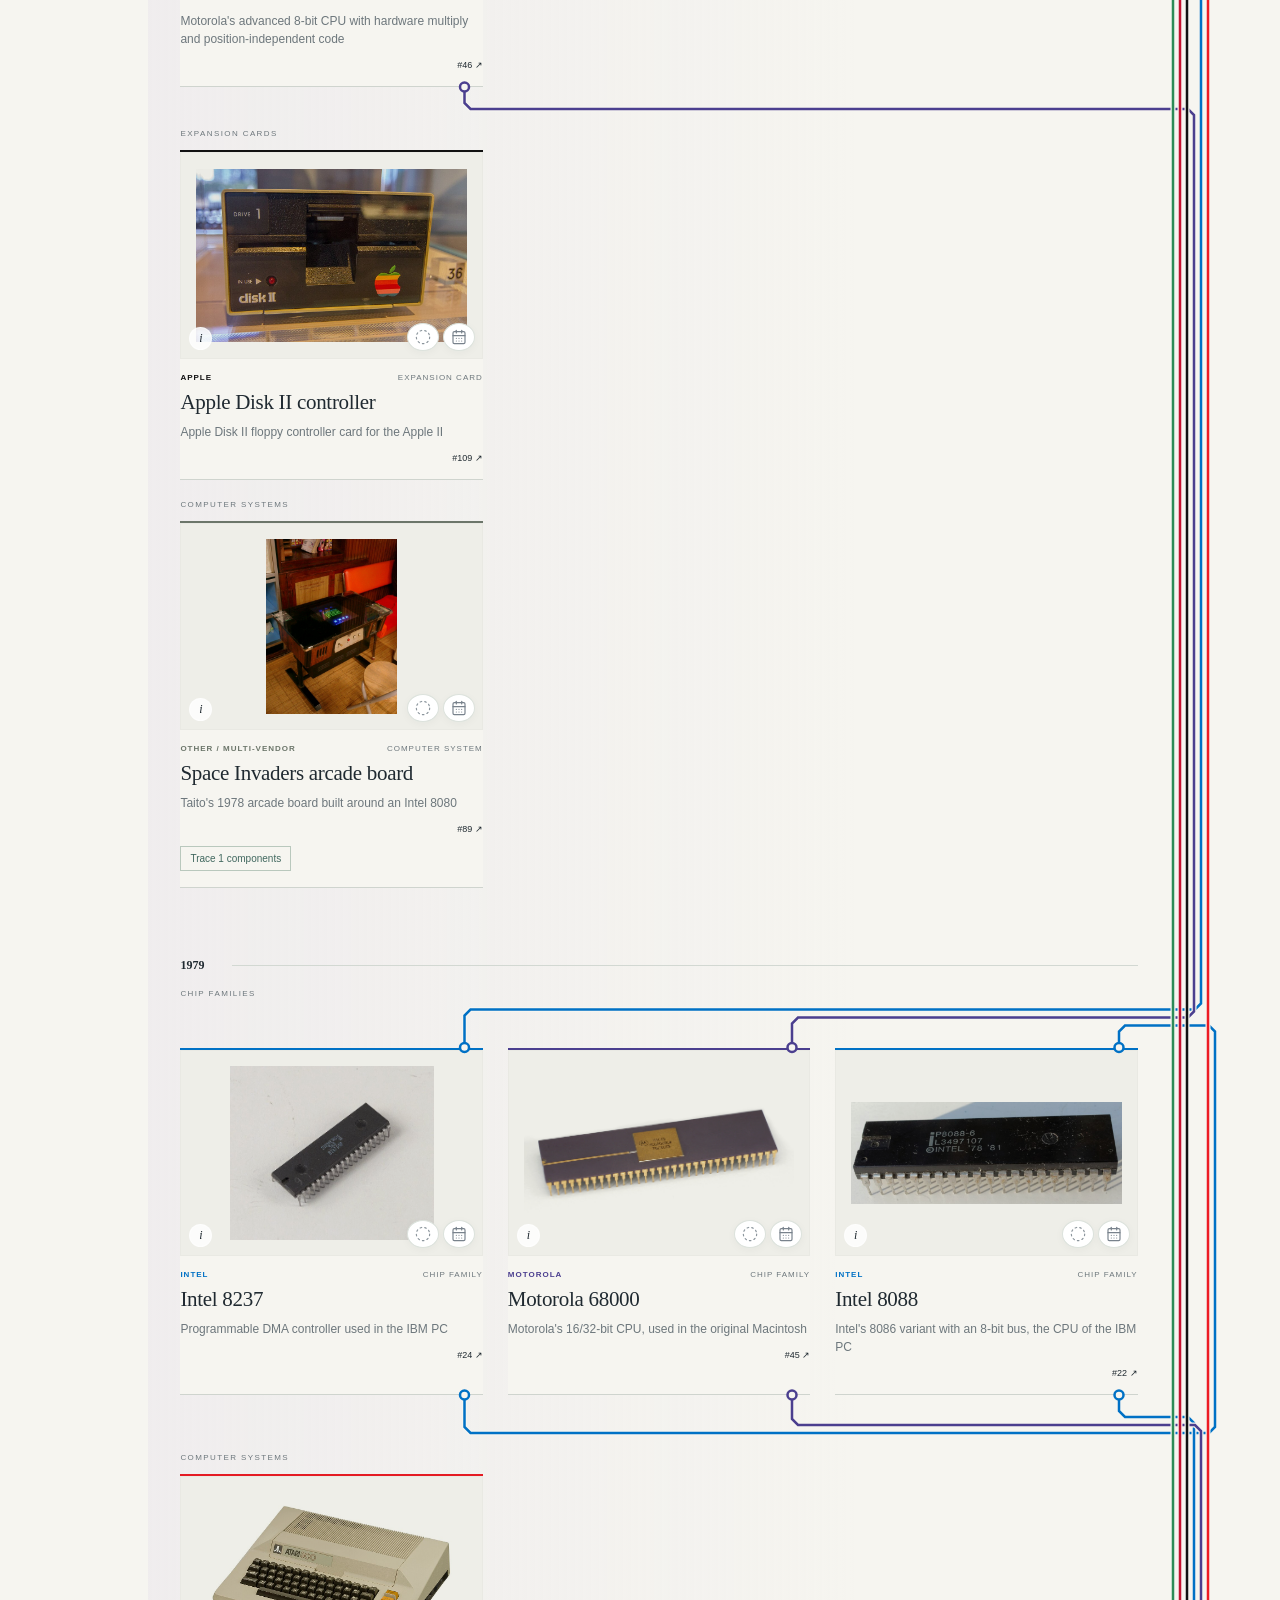
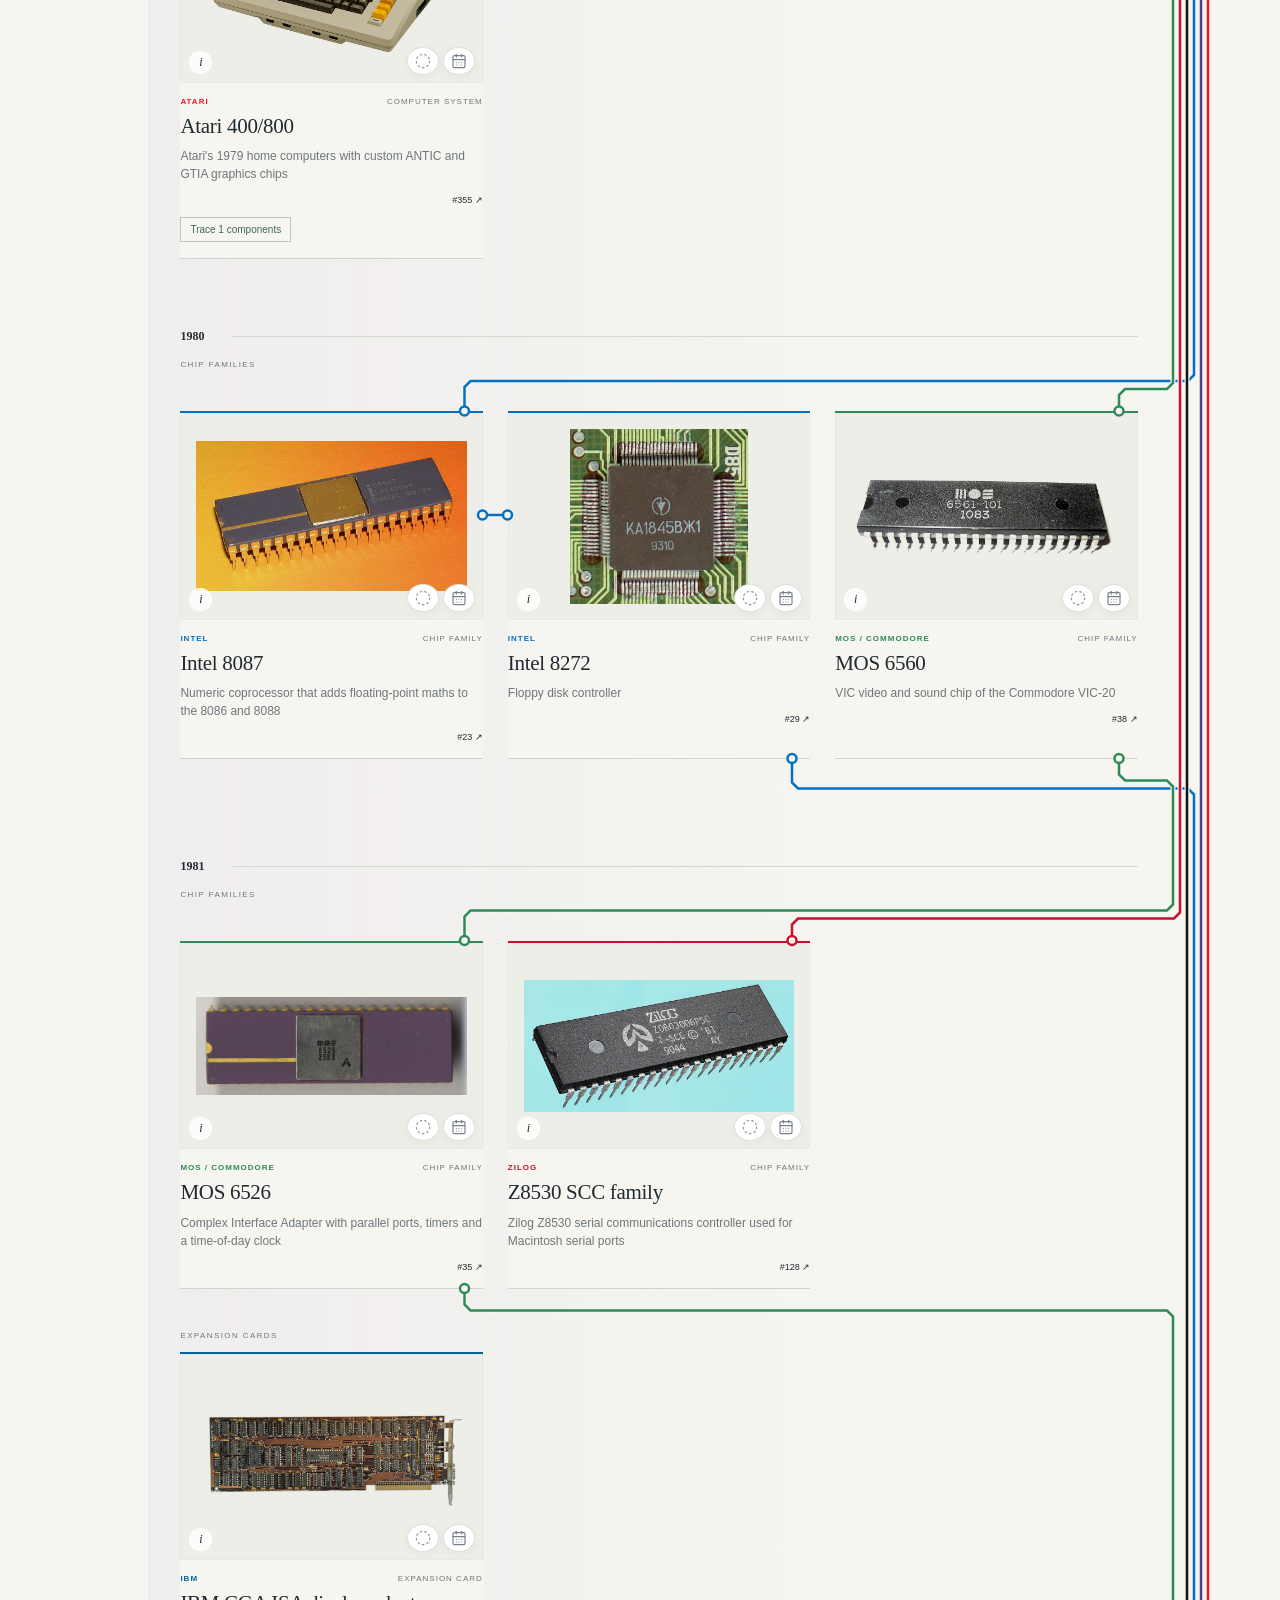
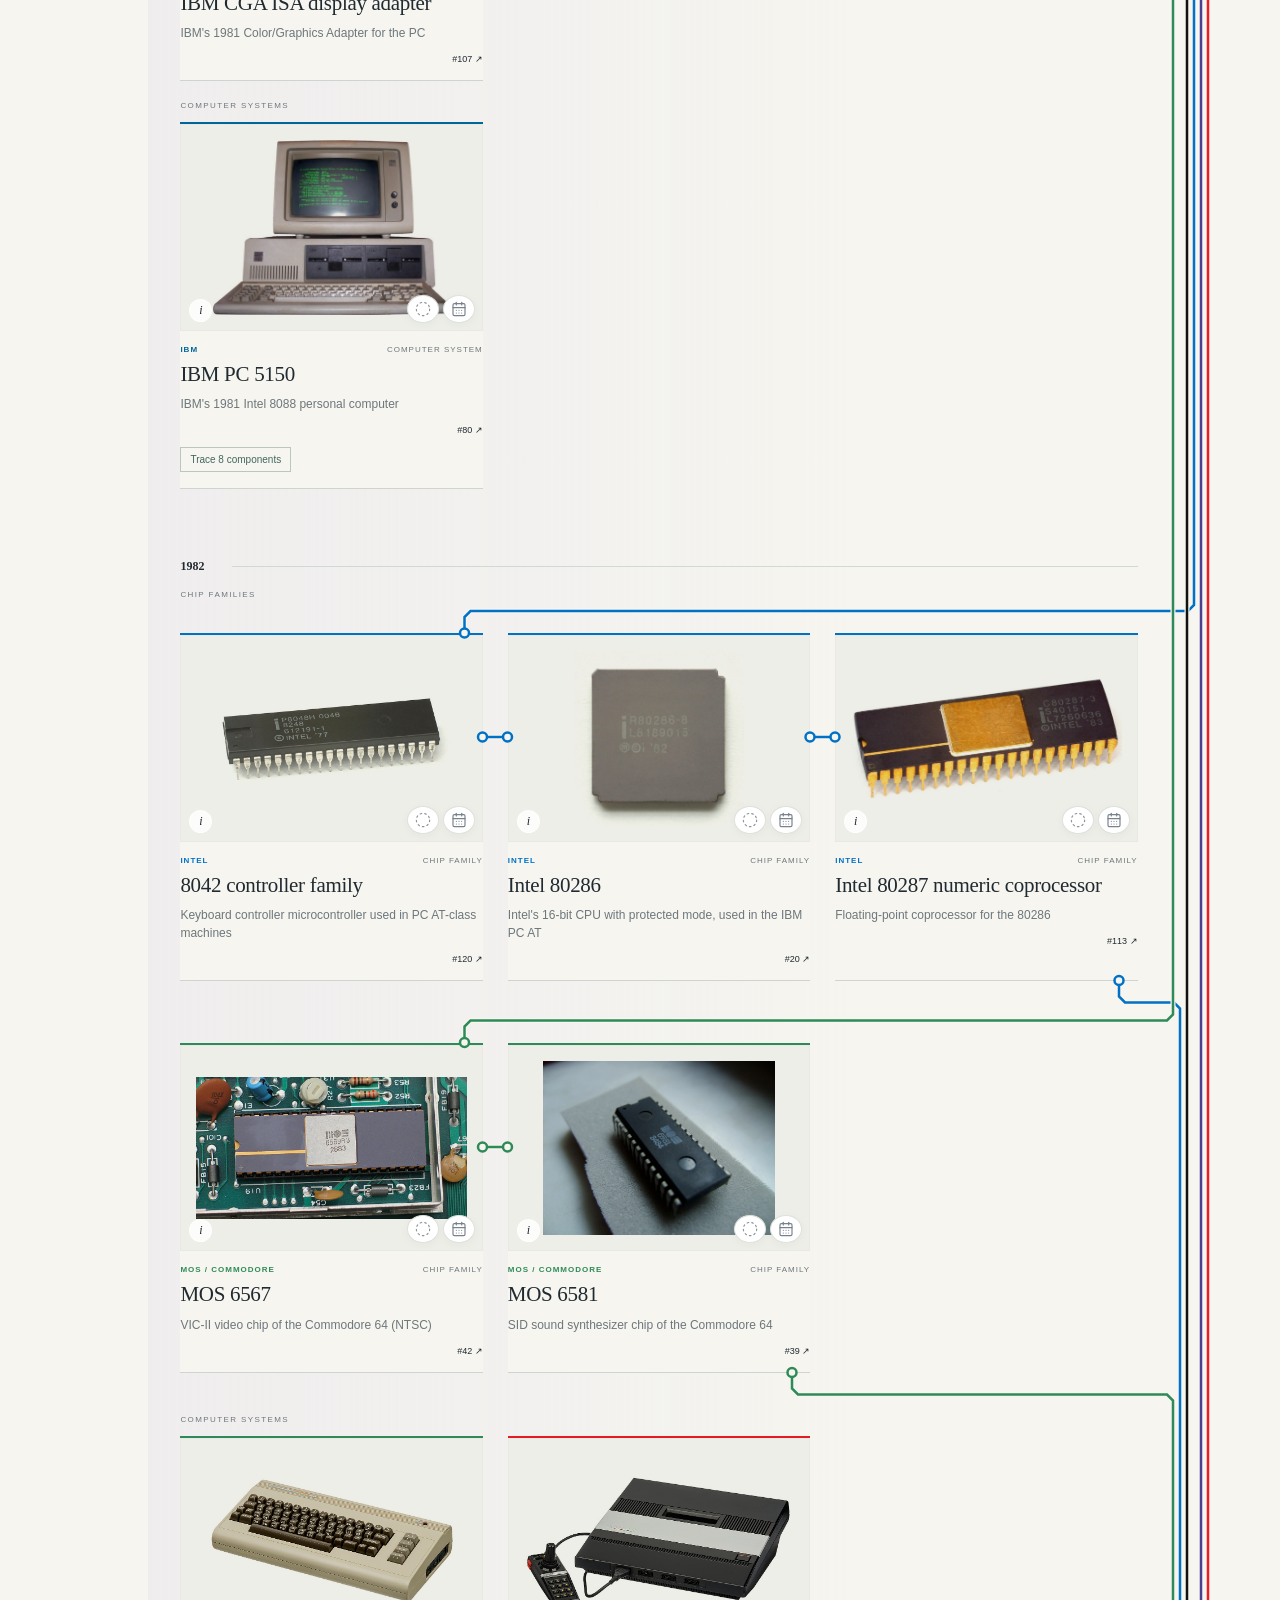
==== commit bd426b83: "website: software view photos, year rail, routed wires and computer filter - add a licensed photo an" ====
--- a/index.html
+++ b/index.html
@@ -4,14 +4,14 @@
 <head><meta charset="utf-8"><meta name="viewport" content="width=device-width,initial-scale=1"><meta name="description" content="A living timeline of classic chips, computers and expansion cards being rebuilt in SystemVerilog, Rust and FPGA hardware."><meta name="theme-color" content="#f6f5f0"><title>AI Engineer — A history worth rebuilding</title><link rel="stylesheet" href="assets/timeline.css"><script type="module" src="assets/timeline.js"></script></head>
 <body>
 <a class="skip" href="#timeline">Skip to the timeline</a>
-<header class="masthead"><a class="wordmark" href="#top"><span class="brand-symbol" aria-hidden="true">ai<span>_</span></span><span>AI ENGINEER<small>THE RECONSTRUCTION PROJECT</small></span></a><nav aria-label="Main navigation"><a href="#timeline" class="current">Timeline</a><a href="https://github.com/hevangel/ai_engineer" target="_blank" rel="noopener">Source ↗</a><div class="view-switch" role="group" aria-label="Choose hardware or software view"><button id="view-hardware" aria-pressed="true">Hardware</button><button id="view-software" aria-pressed="false">Software</button></div><button id="legend-toggle" aria-expanded="false" aria-controls="legend">Status guide <span aria-hidden="true">↗</span></button></nav></header>
+<header class="masthead"><a class="wordmark" href="#top"><span class="brand-symbol" aria-hidden="true">ai<span>_</span></span><span>AI ENGINEER<small>THE RECONSTRUCTION PROJECT</small></span></a><nav aria-label="Main navigation"><a href="#timeline" class="current">Timeline</a><a href="https://github.com/hevangel/ai_engineer" target="_blank" rel="noopener">Source ↗</a><button id="legend-toggle" aria-expanded="false" aria-controls="legend">Status guide <span aria-hidden="true">↗</span></button></nav></header>
 <main id="top">
-<section class="intro"><div class="eyebrow"><span class="live-dot"></span> A LIVING ARCHIVE · 1959 ONWARD</div><h1>A history worth<br><em>rebuilding.</em></h1><div class="intro-bottom"><p>Classic silicon. Familiar machines. A new life in<br class="desktop"> SystemVerilog, Rust, and real FPGA hardware.</p><div class="intro-note"><span class="intro-arrow">↓</span><span>FOLLOW THE CONNECTIONS<br><small>From the first bits to the 386 era.</small></span></div></div><div class="archive-stats" aria-live="polite"><span><b id="entry-count">—</b> hardware entries</span><span><b id="company-count">—</b> makers</span><span class="sync-label" id="sync-label" data-unavailable="Archive unavailable">Reading the archive…</span></div></section>
+<section class="intro"><div class="intro-top"><div class="eyebrow"><span class="live-dot"></span> A LIVING ARCHIVE · 1959 ONWARD</div><div class="view-switch" role="group" aria-label="Choose hardware or software view"><button id="view-hardware" aria-pressed="true">Hardware</button><button id="view-software" aria-pressed="false">Software</button></div></div><h1>A history worth<br><em>rebuilding.</em></h1><div class="intro-bottom"><p>Classic silicon. Familiar machines. A new life in<br class="desktop"> SystemVerilog, Rust, and real FPGA hardware.</p><div class="intro-note"><span class="intro-arrow">↓</span><span>FOLLOW THE CONNECTIONS<br><small>From the first bits to the 386 era.</small></span></div></div><div class="archive-stats" aria-live="polite"><span><b id="entry-count">—</b> hardware entries</span><span><b id="company-count">—</b> makers</span><span class="sync-label" id="sync-label" data-unavailable="Archive unavailable">Reading the archive…</span></div></section>
 <section id="legend" class="legend-panel" hidden aria-label="Status legend"><div class="legend-heading"><div><span class="eyebrow">READING THE ARCHIVE</span><h2>Every badge has a meaning.</h2></div><button id="legend-close" aria-label="Close status guide">×</button></div><div id="stage-legend" class="stage-legend"></div><div id="build-legend" class="build-legend"></div><p class="fineprint" id="legend-fineprint"></p></section>
 <div class="archive-layout"><aside class="time-rail" aria-label="Year navigation"><span class="rail-title">TIME</span><output id="current-year" for="year-scrubber">1959</output><div class="rail-track"><input id="year-scrubber" type="range" min="1959" max="1992" value="1959" aria-label="Scroll to year" aria-orientation="vertical"><div id="year-markers"></div></div><a href="#top" class="back-top" aria-label="Back to top">↑</a></aside>
 <div class="archive"><div class="toolbar"><div class="view-tabs" role="group" aria-label="Hardware category"></div><div class="search-controls"><label class="search"><span aria-hidden="true">⌕</span><input id="search" type="search" placeholder="Find a machine or chip…" aria-label="Search the timeline"></label><label><span class="sr-only">Filter by company</span><select id="company"><option value="all">All makers</option></select></label><label><span class="sr-only">Filter by build stage</span><select id="stage"><option value="all">All stages</option></select></label></div></div>
 <div class="connection-row"><div class="connection-controls" role="group" aria-label="Connection display"><label><input type="checkbox" id="show-makers" checked>Maker lineage</label><label><input type="checkbox" id="show-systems"><span id="system-links-label">All computer links</span></label><label class="computer-picker">Trace a computer<select id="computer"><option value="all">All computers</option></select></label></div><p id="trace-summary" aria-live="polite"></p></div><div class="connection-key" id="connection-key" aria-label="Connection legend"></div><p class="wire-context" id="wire-context"></p><div class="maker-key" id="maker-key" aria-label="Company connection colors"></div><p id="wire-help" class="wire-help"><strong>Navigation:</strong> <span id="wire-help-text">Click a wire or hollow dot to follow it; click a shared bus or CPU wire to choose a connected part. Use Tab and Enter to follow a focused wire. On a wire or selected card, ←/h and →/l move along maker lineage; ↑/k and ↓/j move between chips and computers.</span></p><p class="archive-caption"><span>MAKERS, COMPONENTS &amp; THE MACHINES THEY MAKE.</span><span id="result-count" aria-live="polite"></span></p><div id="error" role="alert" data-load-error-prefix="The archive could not be loaded. Serve this folder over HTTP and check the JSON files. " hidden></div><div class="timeline-scroll" role="region" aria-label="Hardware timeline; scroll horizontally when the wiring is wider than the screen" tabindex="0"><div id="timeline" tabindex="-1"><svg id="connections" role="group" aria-label="Hardware wire navigation" aria-describedby="wire-help"></svg><div id="eras"><div class="loading">Opening the archive…</div></div></div></div><div id="empty" hidden><h2>No hardware matches.</h2><p>Try another maker, stage, or search term.</p><button id="reset">Reset filters</button></div></div></div>
-<section id="software-view" class="software-view" hidden aria-label="Software timeline"><div class="toolbar"><div class="view-tabs" id="software-categories" role="group" aria-label="Software category"></div><div class="search-controls"><label class="search"><span aria-hidden="true">⌕</span><input id="software-search" type="search" placeholder="Find software or a machine…" aria-label="Search the software view"></label><label><span class="sr-only">Filter by build stage</span><select id="software-stage"><option value="all">All stages</option></select></label></div></div><div class="connection-key" id="software-key"></div><p class="wire-help" id="software-help"></p><p class="archive-caption"><span id="software-count" aria-live="polite"></span><span>COMPUTERS FIRST · THEN OPERATING SYSTEMS, DRIVERS, FIRMWARE AND SOFTWARE.</span></p><div class="timeline-scroll software-scroll" role="region" aria-label="Software timeline" tabindex="0"><div id="software-board"><svg id="software-wires" aria-hidden="true"></svg><div id="software-rows"></div></div></div><div id="software-empty" hidden><h2>No software matches.</h2><p>Try another category, stage, or search term.</p><button id="software-reset">Reset filters</button></div></section>
+<section id="software-view" class="software-view" hidden aria-label="Software timeline"><div class="software-layout"><aside class="time-rail software-rail" aria-label="Year navigation"><span class="rail-title">TIME</span><output id="software-year" for="software-scrubber">1959</output><div class="rail-track"><input id="software-scrubber" type="range" min="1959" max="1992" value="1959" aria-label="Scroll to year" aria-orientation="vertical"><div id="software-markers" class="year-markers"></div></div><a href="#top" class="back-top" aria-label="Back to top">↑</a></aside><div class="software-main"><div class="toolbar"><div class="view-tabs" id="software-categories" role="group" aria-label="Software category"></div><div class="search-controls"><label class="search"><span aria-hidden="true">⌕</span><input id="software-search" type="search" placeholder="Find software or a machine…" aria-label="Search the software view"></label><details class="multi-select" id="software-systems"><summary aria-label="Filter by computer"><span id="software-systems-label">All computers</span></summary><div class="multi-select-panel" id="software-systems-list" role="group" aria-label="Filter by computer"></div></details><label><span class="sr-only">Filter by build stage</span><select id="software-stage"><option value="all">All stages</option></select></label></div></div><div class="connection-key" id="software-key"></div><p class="wire-help" id="software-help"></p><p class="archive-caption"><span id="software-count" aria-live="polite"></span><span>COMPUTERS FIRST · THEN OPERATING SYSTEMS, DRIVERS, FIRMWARE AND SOFTWARE.</span></p><div class="timeline-scroll software-scroll" role="region" aria-label="Software timeline" tabindex="0"><div id="software-board"><svg id="software-wires" aria-hidden="true"></svg><svg id="software-pads" aria-hidden="true"></svg><div id="software-rows"></div></div></div><div id="software-empty" hidden><h2>No software matches.</h2><p>Try another category, stage, or search term.</p><button id="software-reset">Reset filters</button></div></div></div></section>
 <footer><div><span class="footer-brand">AI ENGINEER</span><p>Preserve the behavior. Rebuild the machine.<br>Show the evidence.</p></div><div><a href="https://github.com/hevangel/ai_engineer">Explore the source ↗</a><p>Photos retain their original licenses.<br>Each photograph links to its source and attribution.</p></div></footer>
 </main><dialog id="info-dialog" aria-labelledby="info-title"><button id="info-close" aria-label="Close details">×</button><div id="info-body"></div></dialog><noscript><p>This timeline reads its catalog and status from JSON and needs JavaScript. View the <a href="data/catalog.json">catalog</a> and <a href="data/status.json">status snapshot</a> directly.</p></noscript>
 <dialog id="bus-dialog" aria-labelledby="bus-title"><button id="bus-close" aria-label="Close bus connections">×</button><h2 id="bus-title"></h2><p>Choose where to go. Planned options still require card, slot and software compatibility checks.</p><ul id="bus-members"></ul><div id="connection-evidence"></div></dialog>
--- a/assets/timeline.css
+++ b/assets/timeline.css
@@ -123,14 +123,19 @@
 .photo-placeholder{width:100%;height:100%;display:flex;flex-direction:column;justify-content:center;align-items:center;gap:10px;padding:26px 18px 44px;text-align:center;color:var(--muted)}.photo-placeholder strong{font:20px Georgia,serif;color:var(--company)}.photo-placeholder span{font-size:11px;letter-spacing:.7px}
 
 /* Hardware / software view switch */
-.view-switch{display:inline-flex;border:1px solid var(--ink);border-radius:999px;overflow:hidden}
-.masthead nav .view-switch button{padding:7px 14px;font-size:11px;letter-spacing:.06em;text-transform:uppercase;color:var(--ink);cursor:pointer}
-.masthead nav .view-switch button.selected{background:var(--ink);color:#fff}
-.masthead nav .view-switch button:focus-visible{outline:2px solid var(--blue);outline-offset:-3px}
-body.view-software .time-rail{display:none}
+.intro-top{display:flex;align-items:center;justify-content:space-between;gap:16px}.view-switch{display:inline-flex;border:1px solid var(--ink);border-radius:999px;overflow:hidden}
+.view-switch button{background:none;border:0;border-radius:0;font-family:inherit;padding:7px 14px;font-size:11px;letter-spacing:.06em;text-transform:uppercase;color:var(--ink);cursor:pointer}
+.view-switch button.selected{background:var(--ink);color:#fff}
+.view-switch button:focus-visible{outline:2px solid var(--blue);outline-offset:-3px}
 
 /* Software view */
 .software-view{padding:0 5% 48px}
+.software-layout{display:grid;grid-template-columns:110px minmax(0,1fr);max-width:1440px;margin:20px auto 0}.software-main{min-width:0}
+.software-year{scroll-margin-top:100px;margin:12px 0 16px}
+#software-rows .year-heading{margin:28px 0 16px}
+#software-markers{position:absolute;inset:0 0 0 38px;pointer-events:none}
+@media(max-width:1100px){.software-layout{grid-template-columns:85px minmax(0,1fr)}}
+@media(max-width:650px){.software-layout{grid-template-columns:49px minmax(0,1fr);margin-top:10px}#software-markers{left:20px}}
 .software-view[hidden],.archive-layout[hidden]{display:none}
 .software-view .view-tabs{flex-wrap:wrap}
 .software-view .view-tabs button{border-bottom:2px solid transparent}
@@ -140,14 +145,17 @@
 #software-key i{display:inline-block;width:34px;height:0;border-top:2px solid #53636b}
 #software-key i.software-key-lineage{border-top-style:dashed;border-top-color:#7a5c9a}
 #software-board{position:relative;padding:18px 0 8px}
-#software-wires{position:absolute;left:0;top:0;pointer-events:none;z-index:0;overflow:visible}
+.software-scroll{overflow-x:hidden}
+#software-wires,#software-pads{position:absolute;left:0;top:0;pointer-events:none;z-index:0;overflow:visible}
+#software-pads{z-index:2}
 #software-rows{position:relative;z-index:1;display:grid;gap:64px}
 .software-row{display:grid;grid-template-columns:230px 1fr;gap:48px;align-items:start}
 .software-columns{display:flex;flex-wrap:wrap;gap:36px 44px;align-items:flex-start}
 .software-layer{display:grid;gap:8px}
 .software-layer>h4{margin:0;font-size:9px;letter-spacing:.14em;text-transform:uppercase;color:var(--muted);border-bottom:1px solid var(--line);padding-bottom:6px}
-.software-cards{display:flex;flex-wrap:wrap;gap:22px 44px}
+.software-cards{display:flex;flex-wrap:wrap;gap:32px 44px}
 .software-card{position:relative;width:214px;background:var(--paper);border:1px solid #cfd4ce;border-top:3px solid var(--category);padding:12px 12px 12px;display:flex;flex-direction:column;gap:6px;transition:opacity .15s,box-shadow .15s}
+.software-card>.photo-wrap{margin:-12px -12px 4px;width:calc(100% + 24px);aspect-ratio:1.5;border-top:0}.software-card>.photo-wrap img{width:100%;height:100%;object-fit:cover}
 .software-card:focus-visible,.software-card.selected{outline:2px solid var(--blue);outline-offset:2px;box-shadow:0 6px 20px #22332a22}
 .software-card.dim{opacity:.35}
 .software-card-head{display:flex;align-items:center;gap:7px;min-height:24px}
@@ -171,7 +179,7 @@
 .software-wire.lineage{stroke:#7a5c9a;stroke-dasharray:6 4}
 .software-wire.dim{opacity:.1}
 .software-wire.hot{opacity:1;stroke-width:2.5}
-.software-arrow{fill:#53636b}.software-arrow.lineage{fill:#7a5c9a}
+.software-pad{fill:#fff;stroke:#53636b;stroke-width:2px;stroke-opacity:.7;transition:stroke-opacity .15s}.software-pad.lineage{stroke:#7a5c9a}.software-pad.dim{stroke-opacity:.2}.software-pad.hot{stroke-opacity:1}
 #software-empty{text-align:center;padding:60px 0}
 .software-facts{display:grid;grid-template-columns:max-content 1fr;gap:4px 14px;font-size:12px;margin:0}
 .software-facts dt{color:var(--muted)}.software-facts dd{margin:0}
@@ -180,4 +188,17 @@
 .software-jump:hover{border-color:var(--ink)}
 .software-steps{margin:0;padding-left:20px;font-size:12px;line-height:1.55;color:var(--muted)}
 @media(max-width:900px){.software-row{grid-template-columns:1fr;gap:20px}.software-view{padding:0 16px 40px}.masthead nav{gap:12px}}
-@media(max-width:650px){.masthead nav>a{display:none}.masthead nav .view-switch button{padding:7px 10px;font-size:10px}.masthead nav button#legend-toggle span{display:none}.masthead nav{gap:12px}}
+@media(max-width:650px){.masthead nav>a{display:none}.view-switch button{padding:7px 10px;font-size:10px}.masthead nav button#legend-toggle span{display:none}.masthead nav{gap:12px}}
+
+.multi-select{position:relative;font-size:10px}
+.multi-select summary{list-style:none;cursor:pointer;border:1px solid var(--line);background:var(--paper);padding:9px 26px 9px 9px;max-width:170px;white-space:nowrap;overflow:hidden;text-overflow:ellipsis;position:relative}
+.multi-select summary::-webkit-details-marker{display:none}
+.multi-select summary::after{content:"";position:absolute;right:10px;top:50%;width:5px;height:5px;border-right:1.5px solid var(--ink);border-bottom:1.5px solid var(--ink);transform:translateY(-70%) rotate(45deg)}
+.multi-select.active summary{border-color:var(--ink)}
+.multi-select summary:focus-visible{outline:2px solid var(--blue);outline-offset:2px}
+.multi-select-panel{position:absolute;z-index:30;left:0;top:calc(100% + 4px);min-width:230px;max-height:340px;overflow:auto;background:var(--paper);border:1px solid var(--ink);box-shadow:0 8px 24px #22332a33;padding:6px;display:flex;flex-direction:column}
+.multi-select-option{display:flex;align-items:center;gap:8px;padding:6px 8px;font-size:11px;cursor:pointer}
+.multi-select-option:hover{background:#eceae2}
+.multi-select-option small{margin-left:auto;color:var(--muted)}
+.multi-select-clear{margin:4px 2px 2px;padding:7px;border:1px solid var(--line);background:transparent;font-size:10px}
+@media(max-width:1100px){.multi-select summary{max-width:none}}
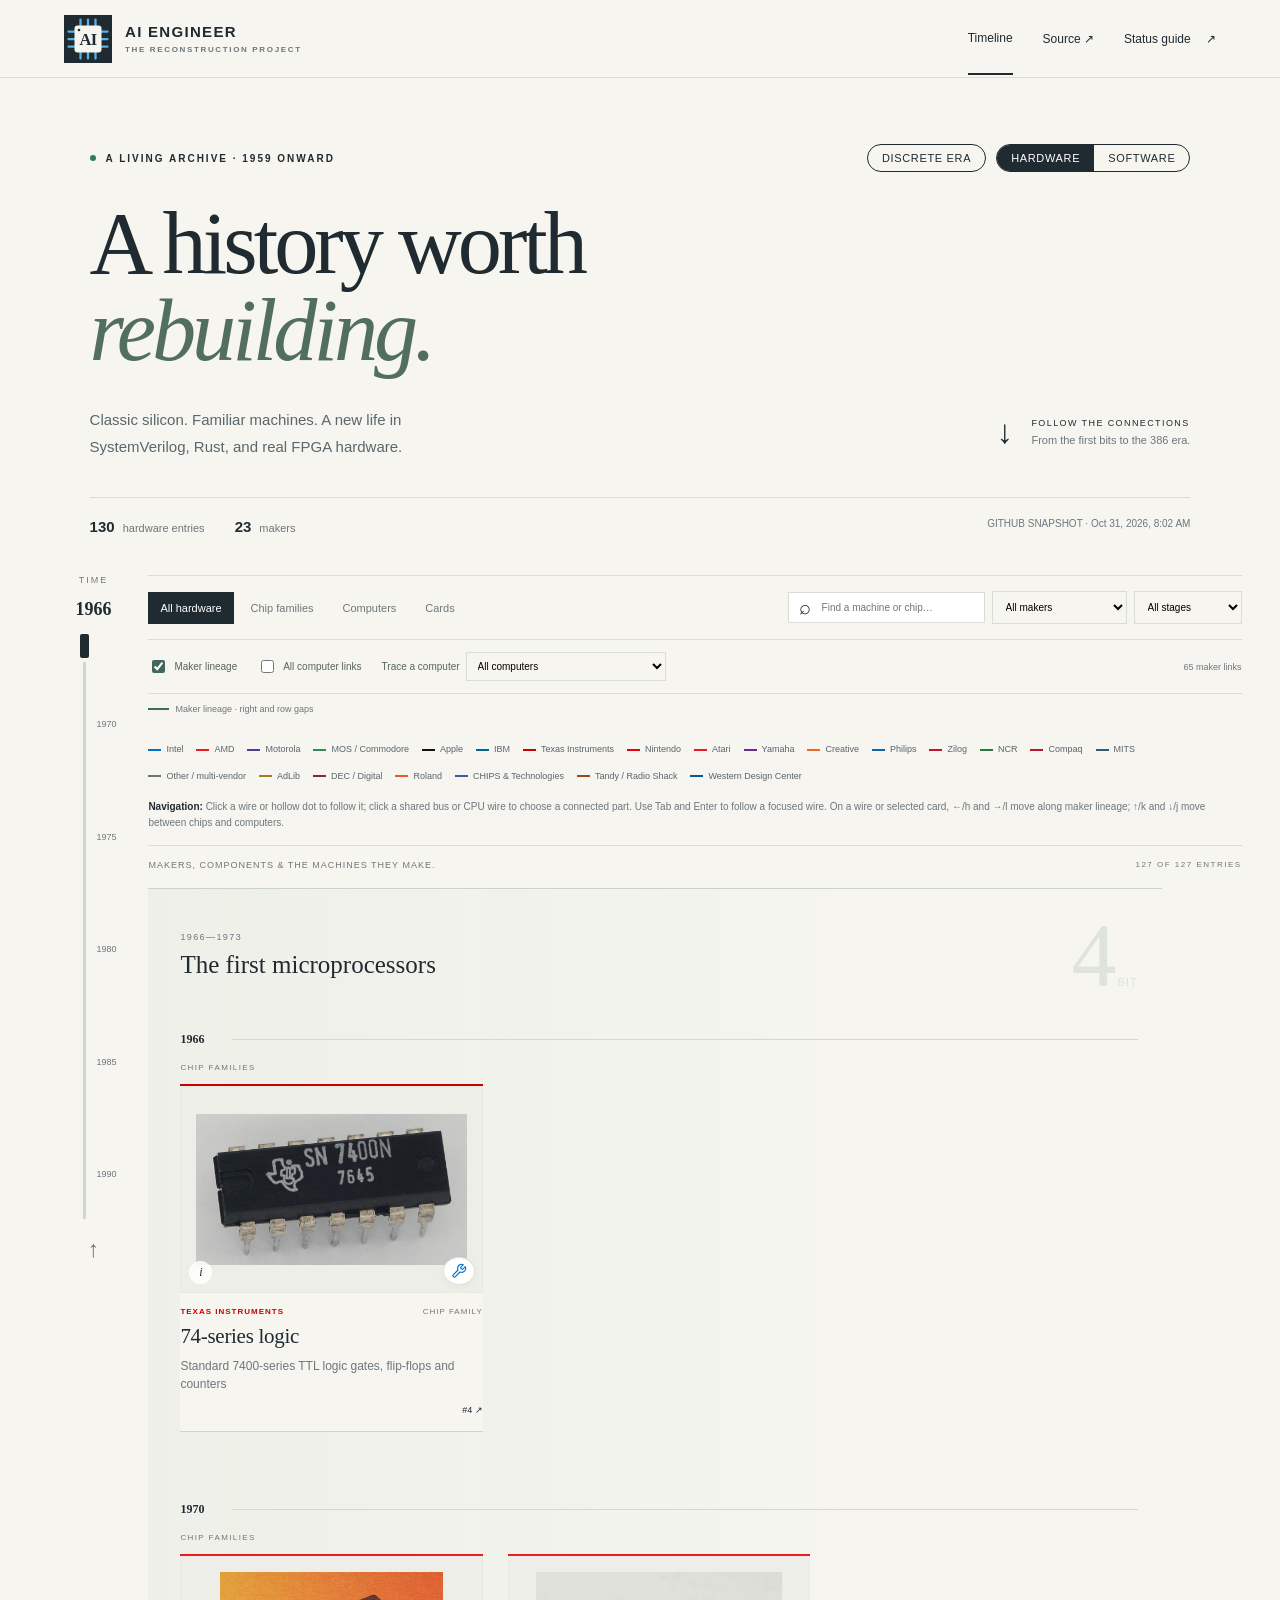
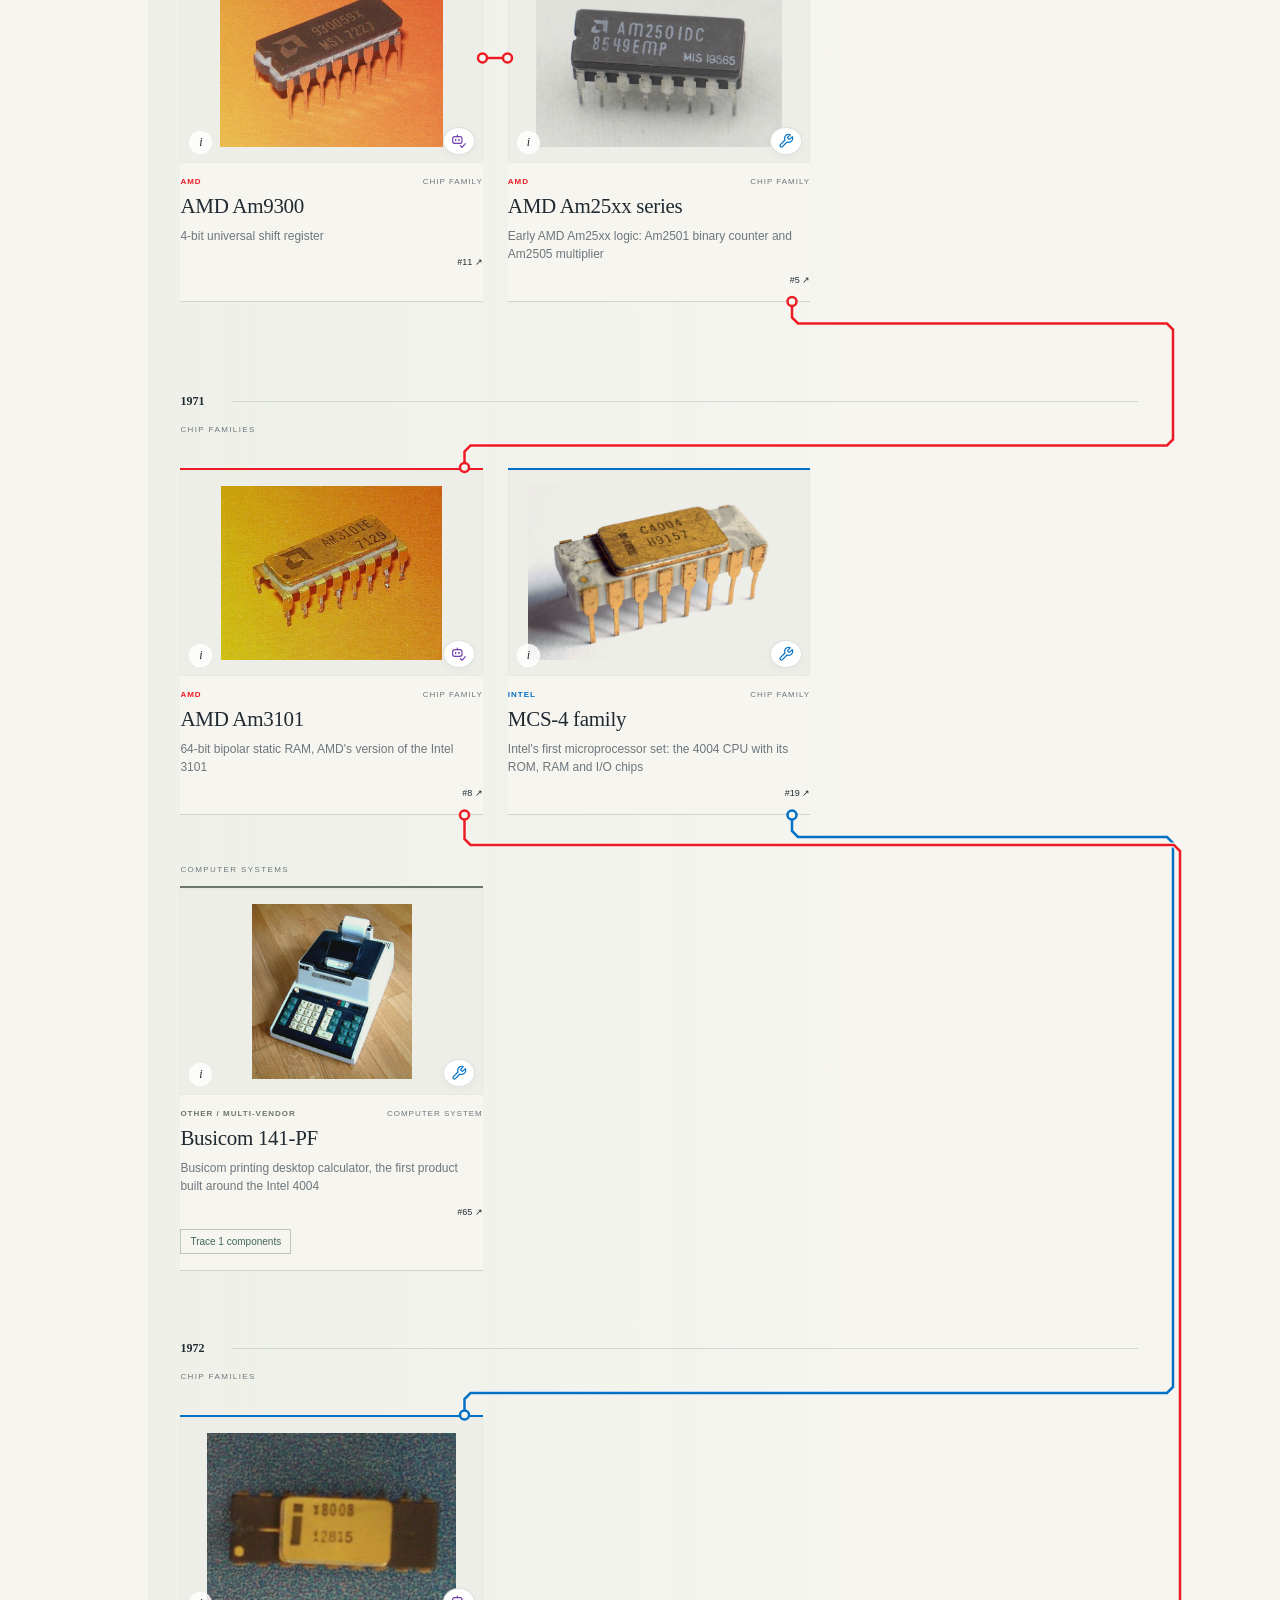
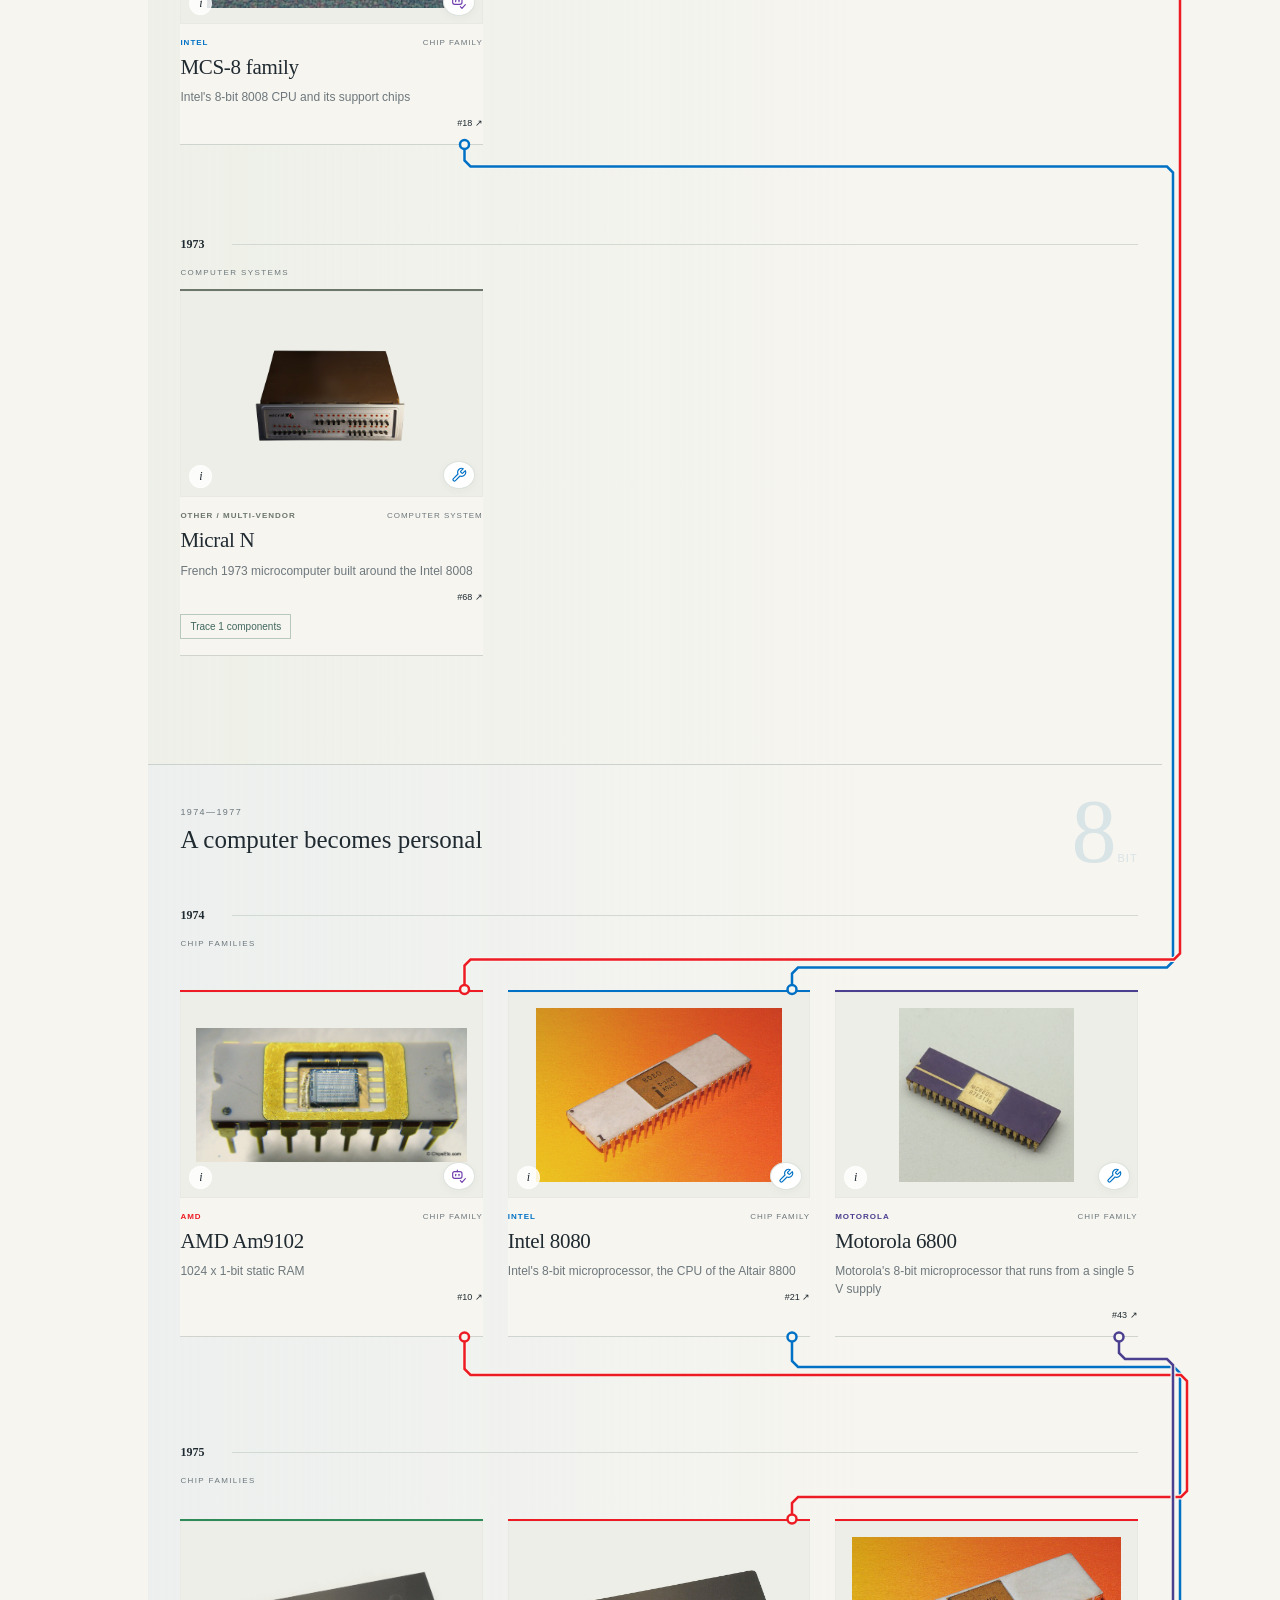
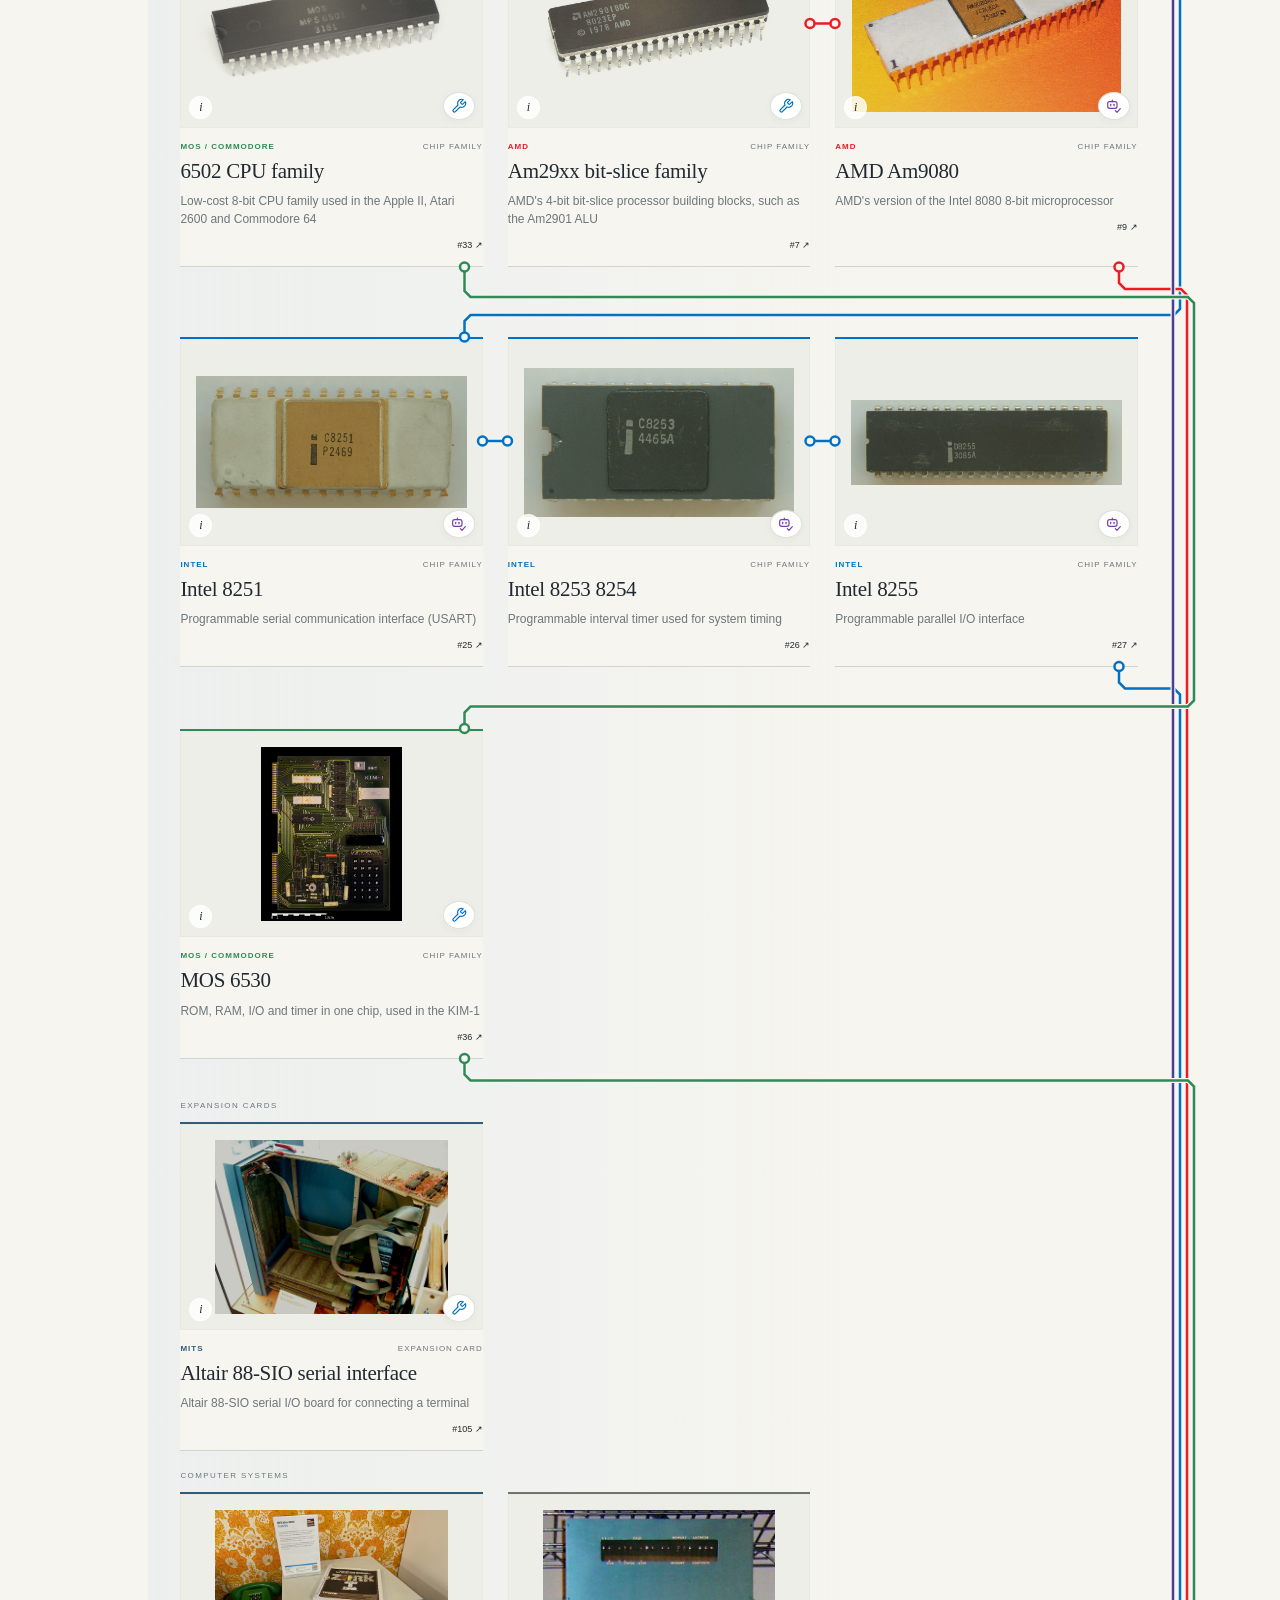
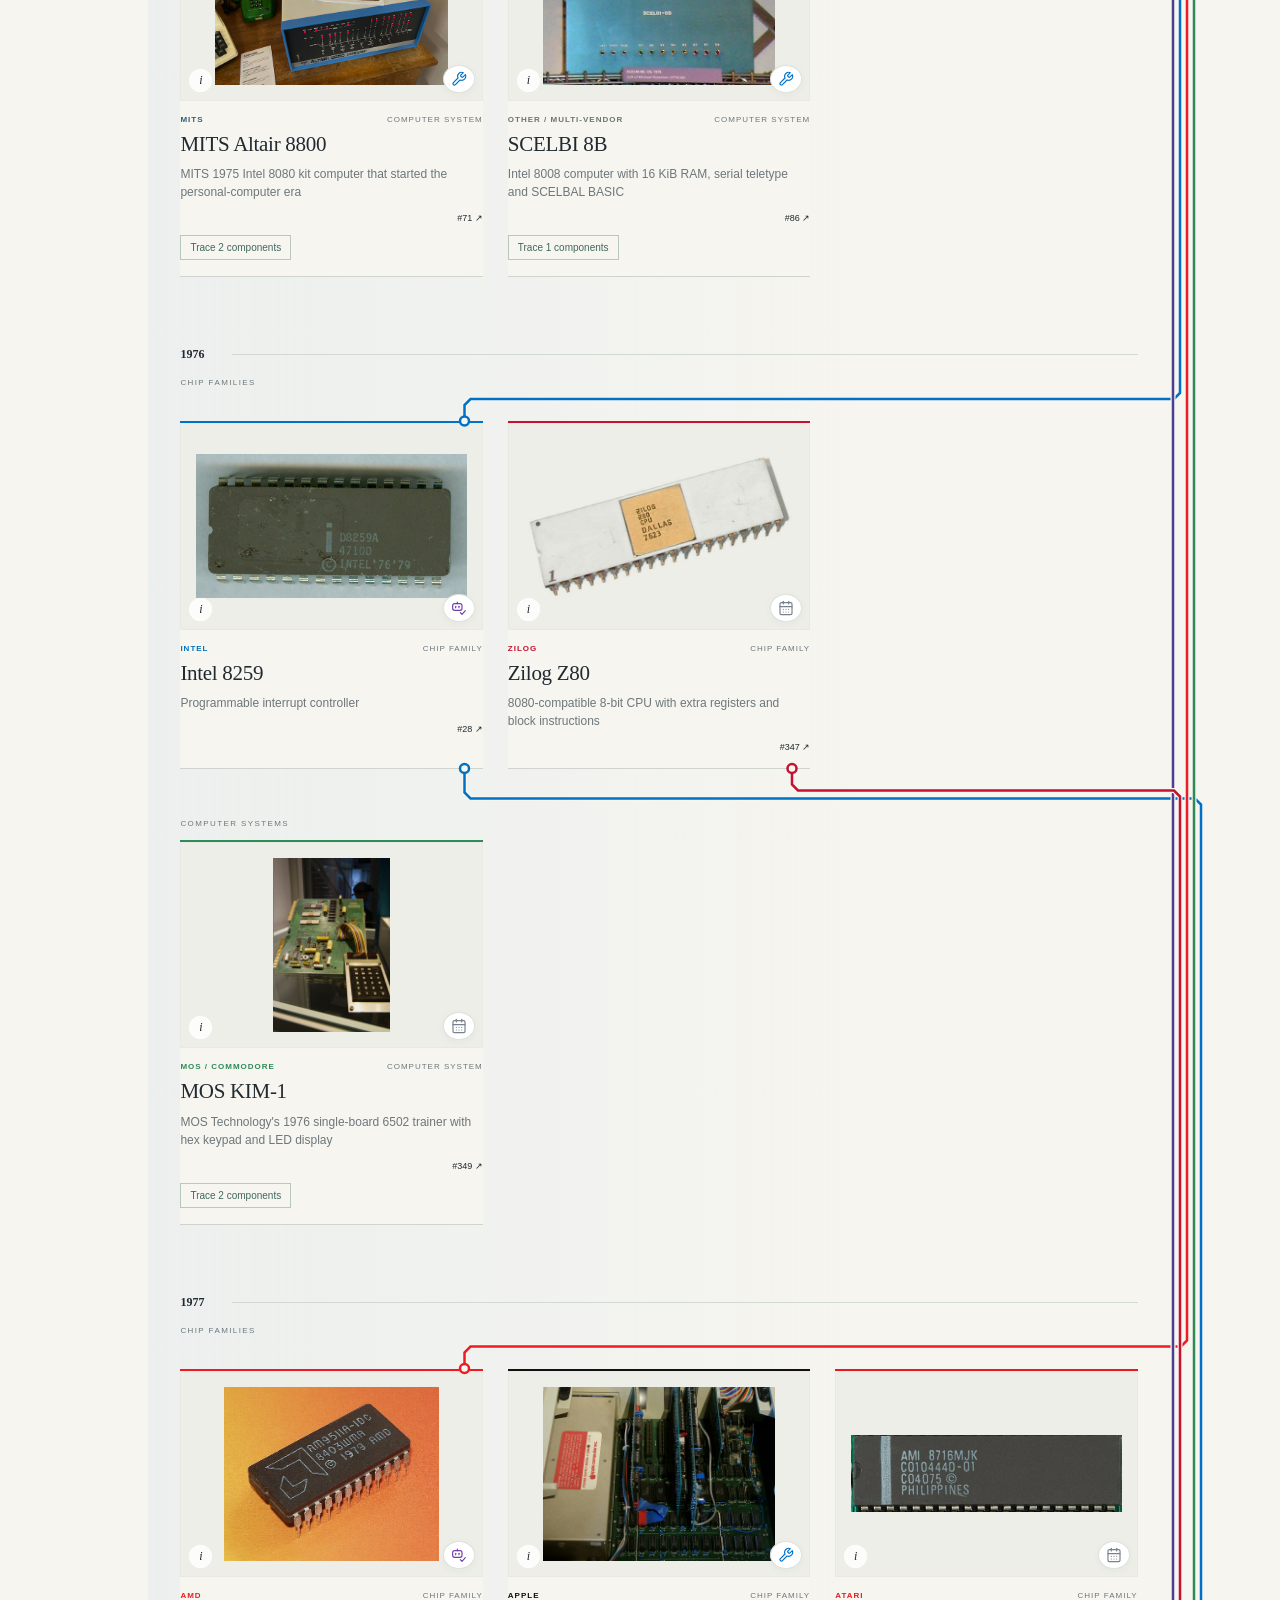
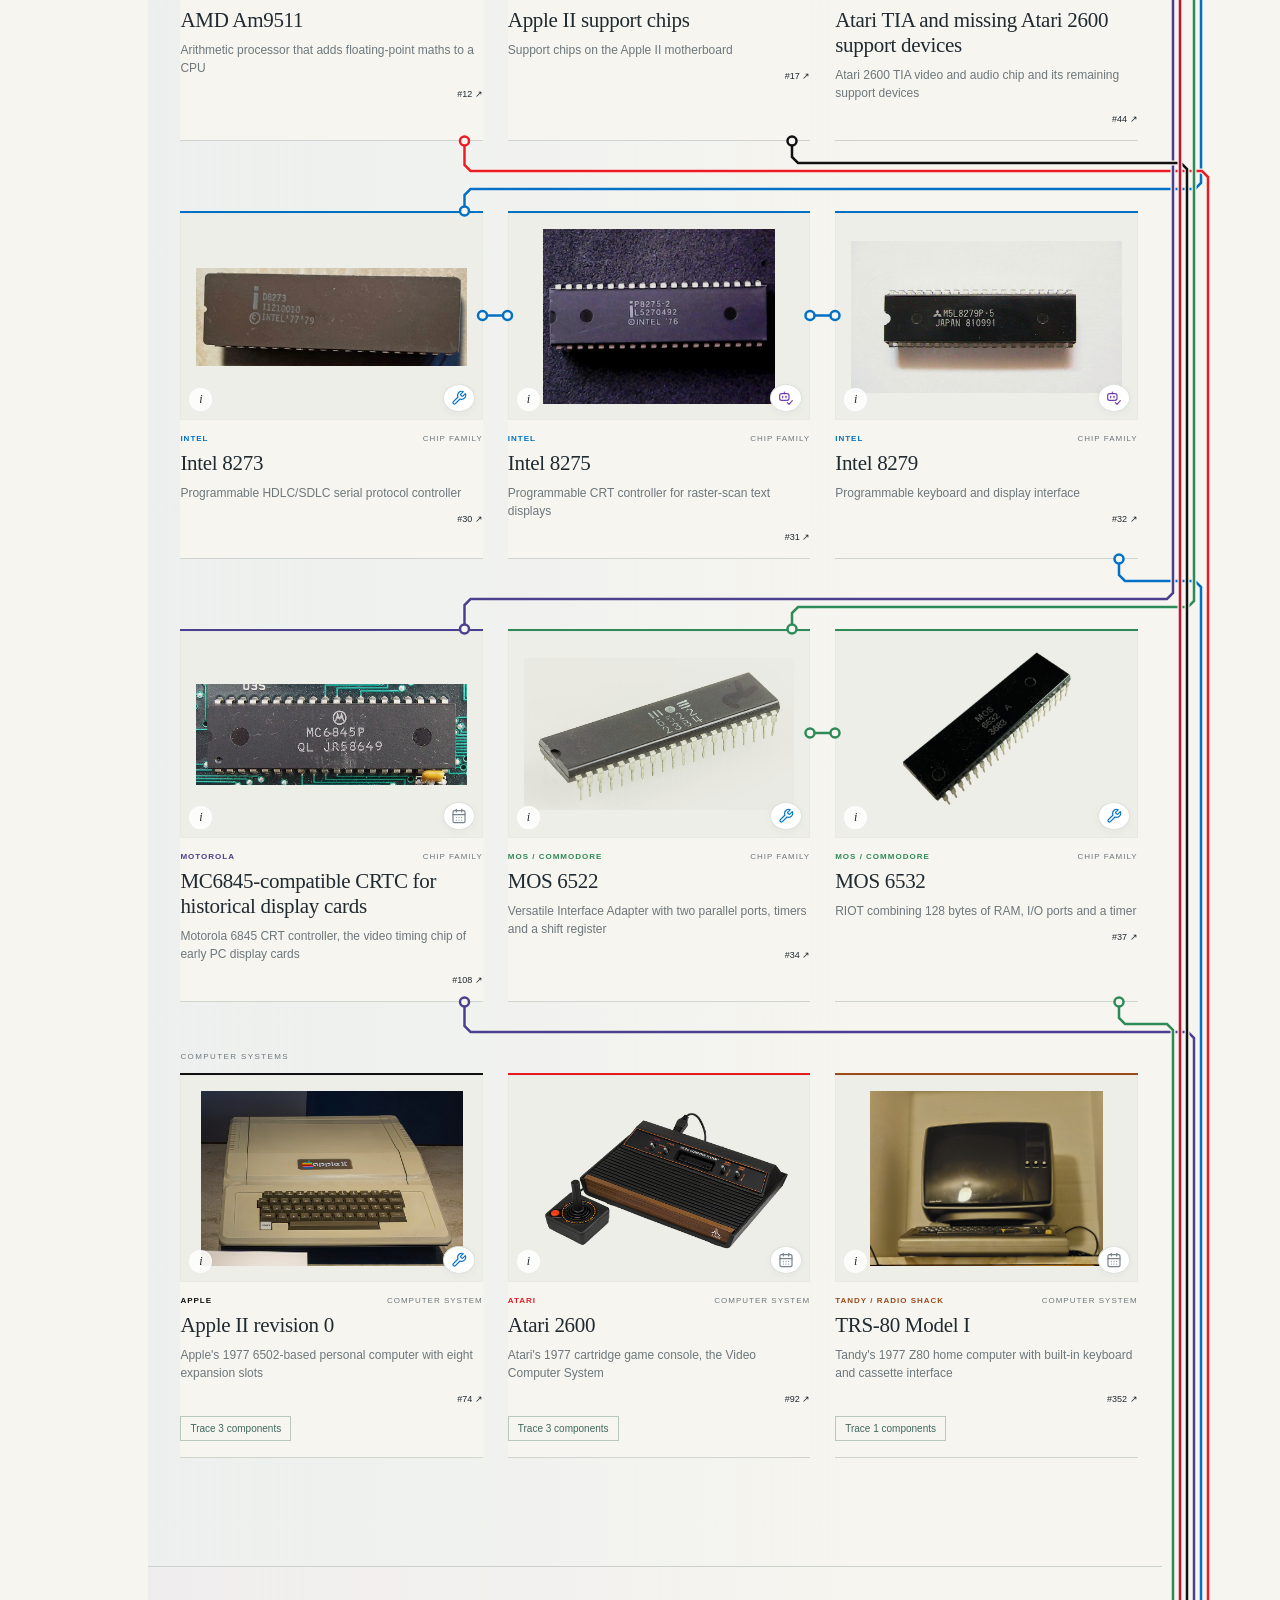
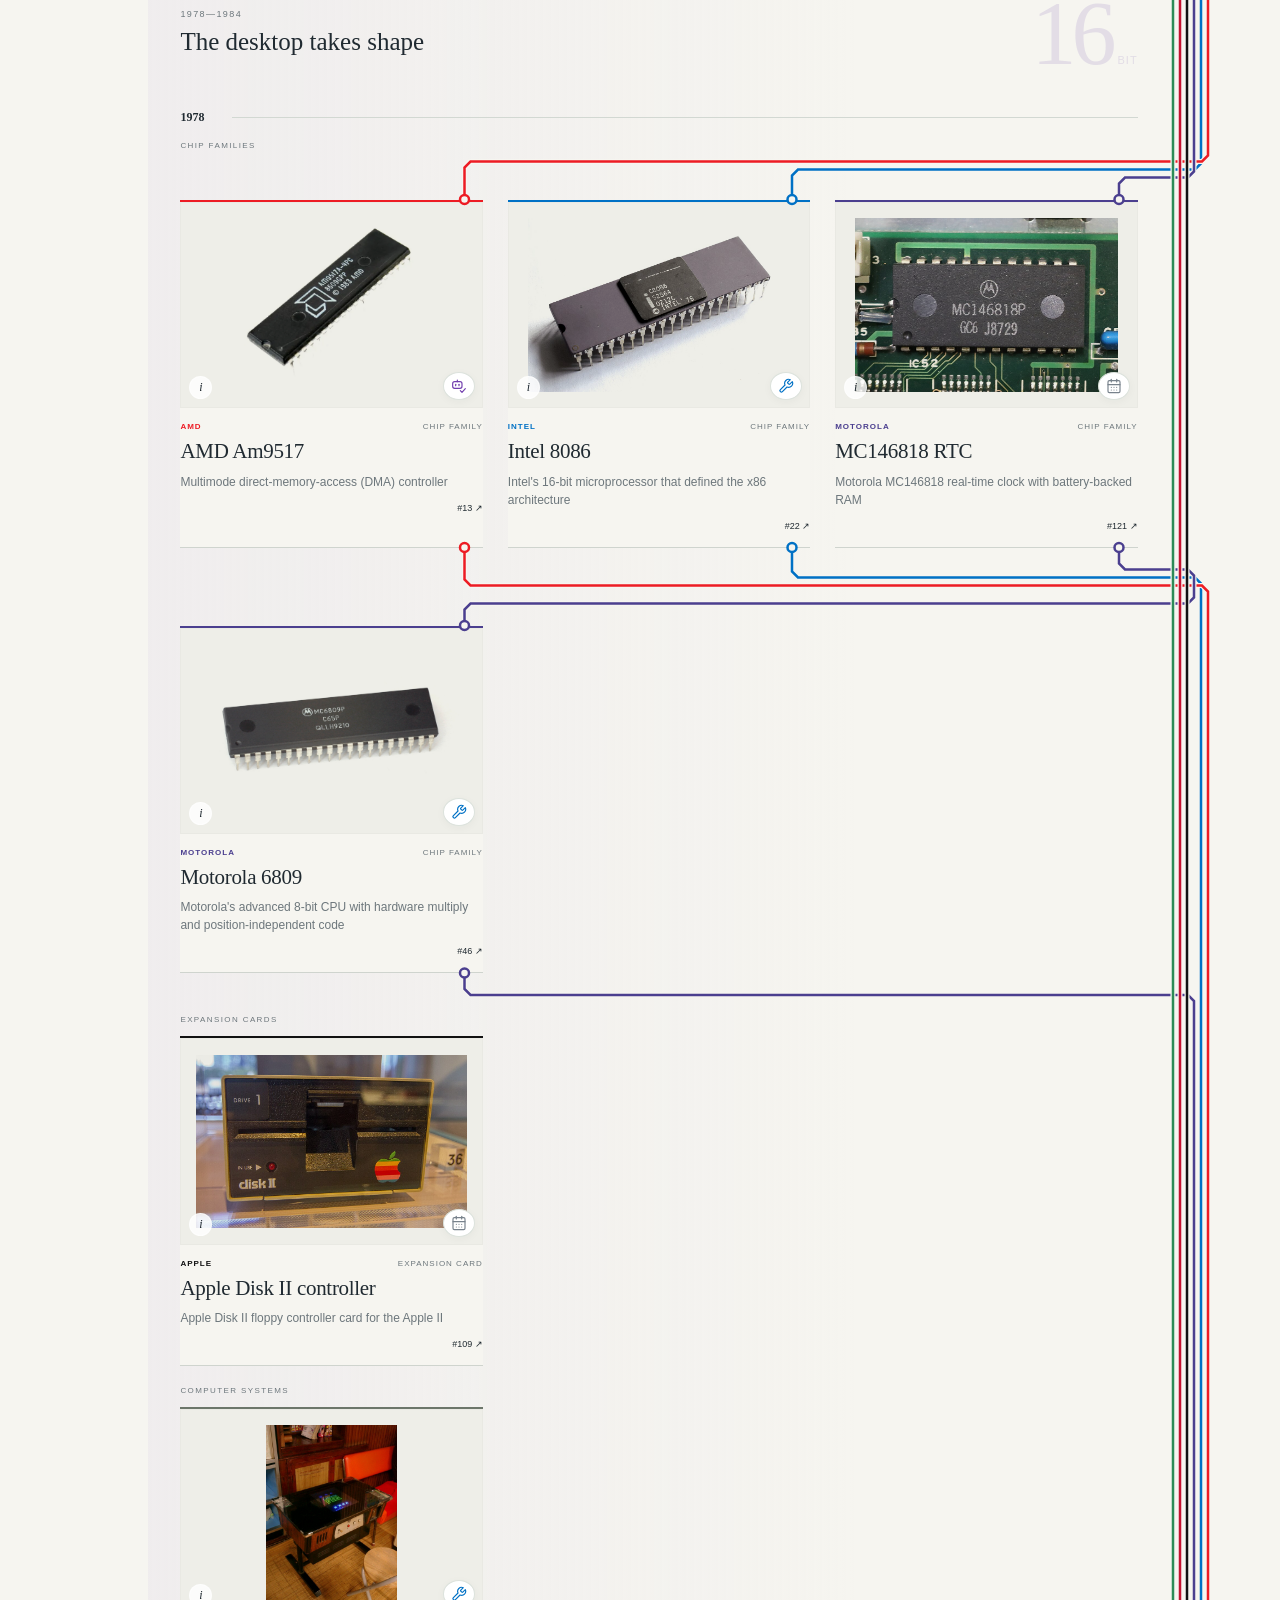
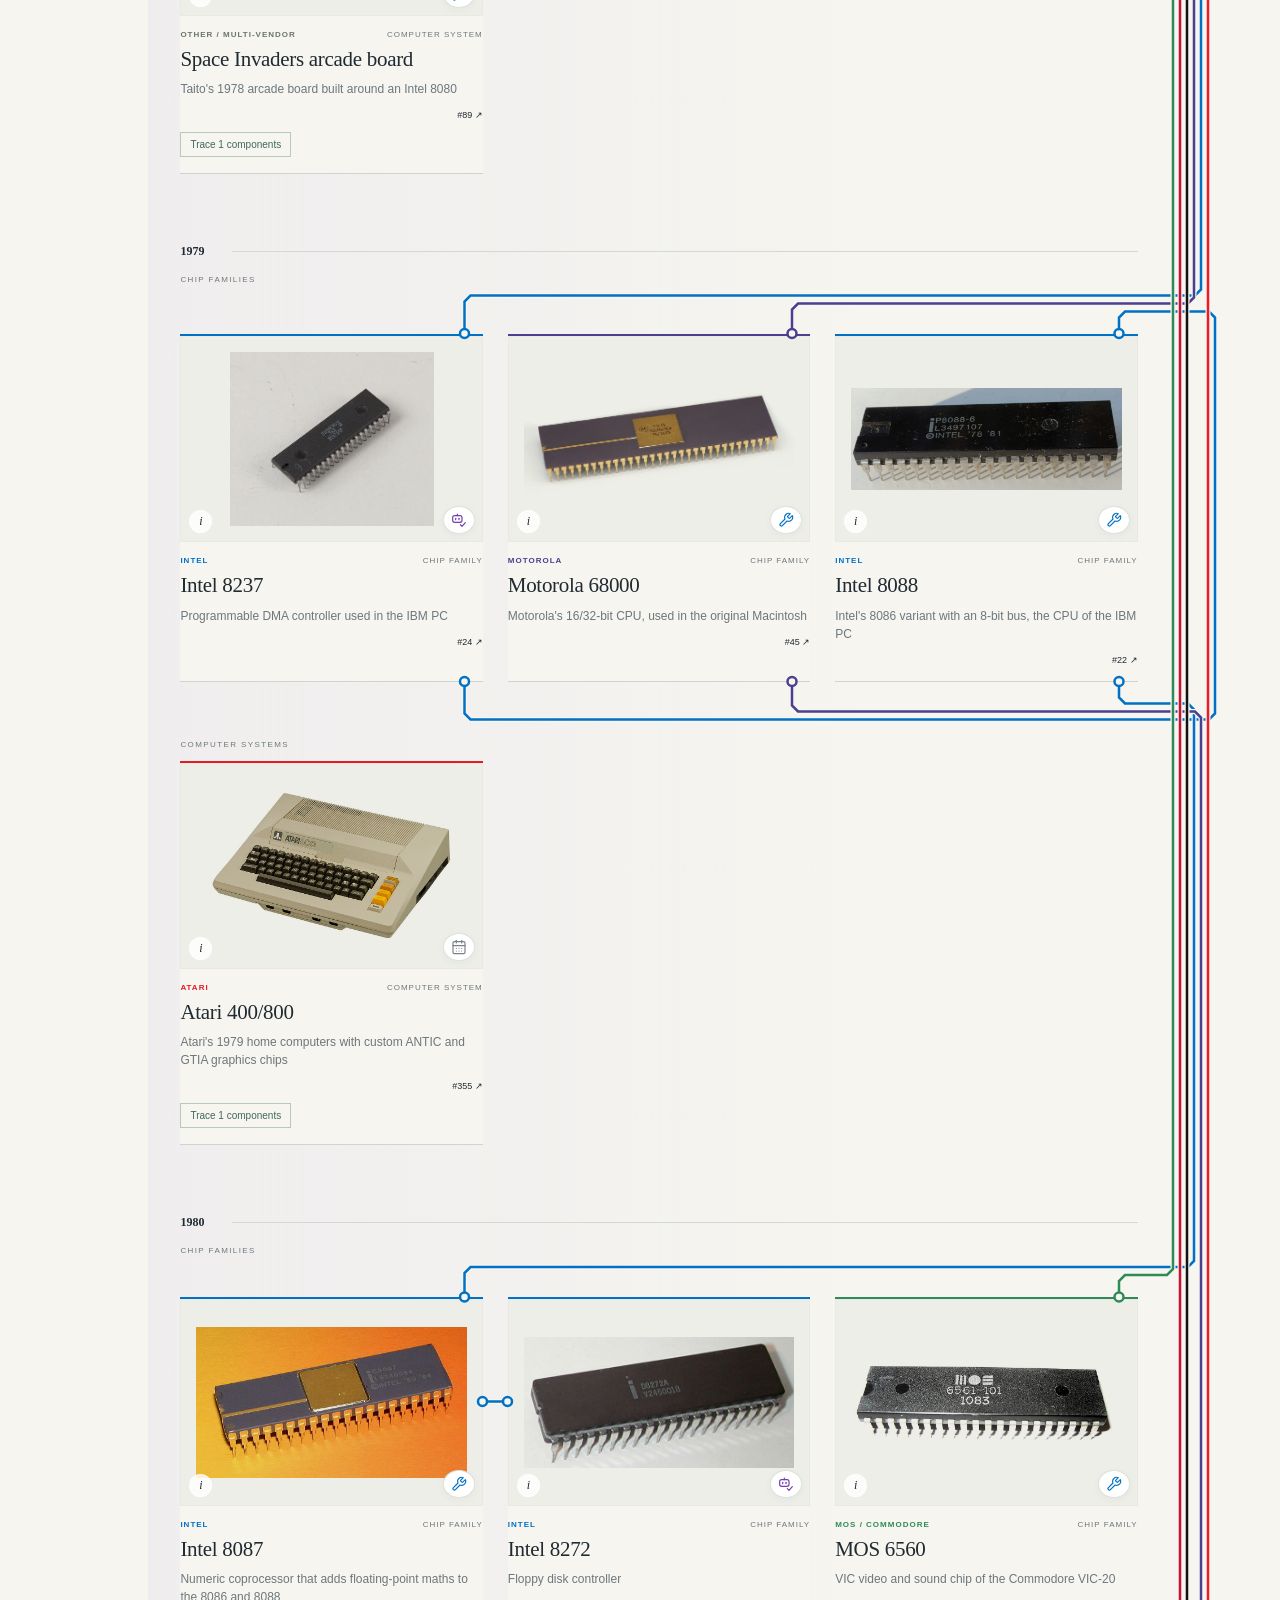
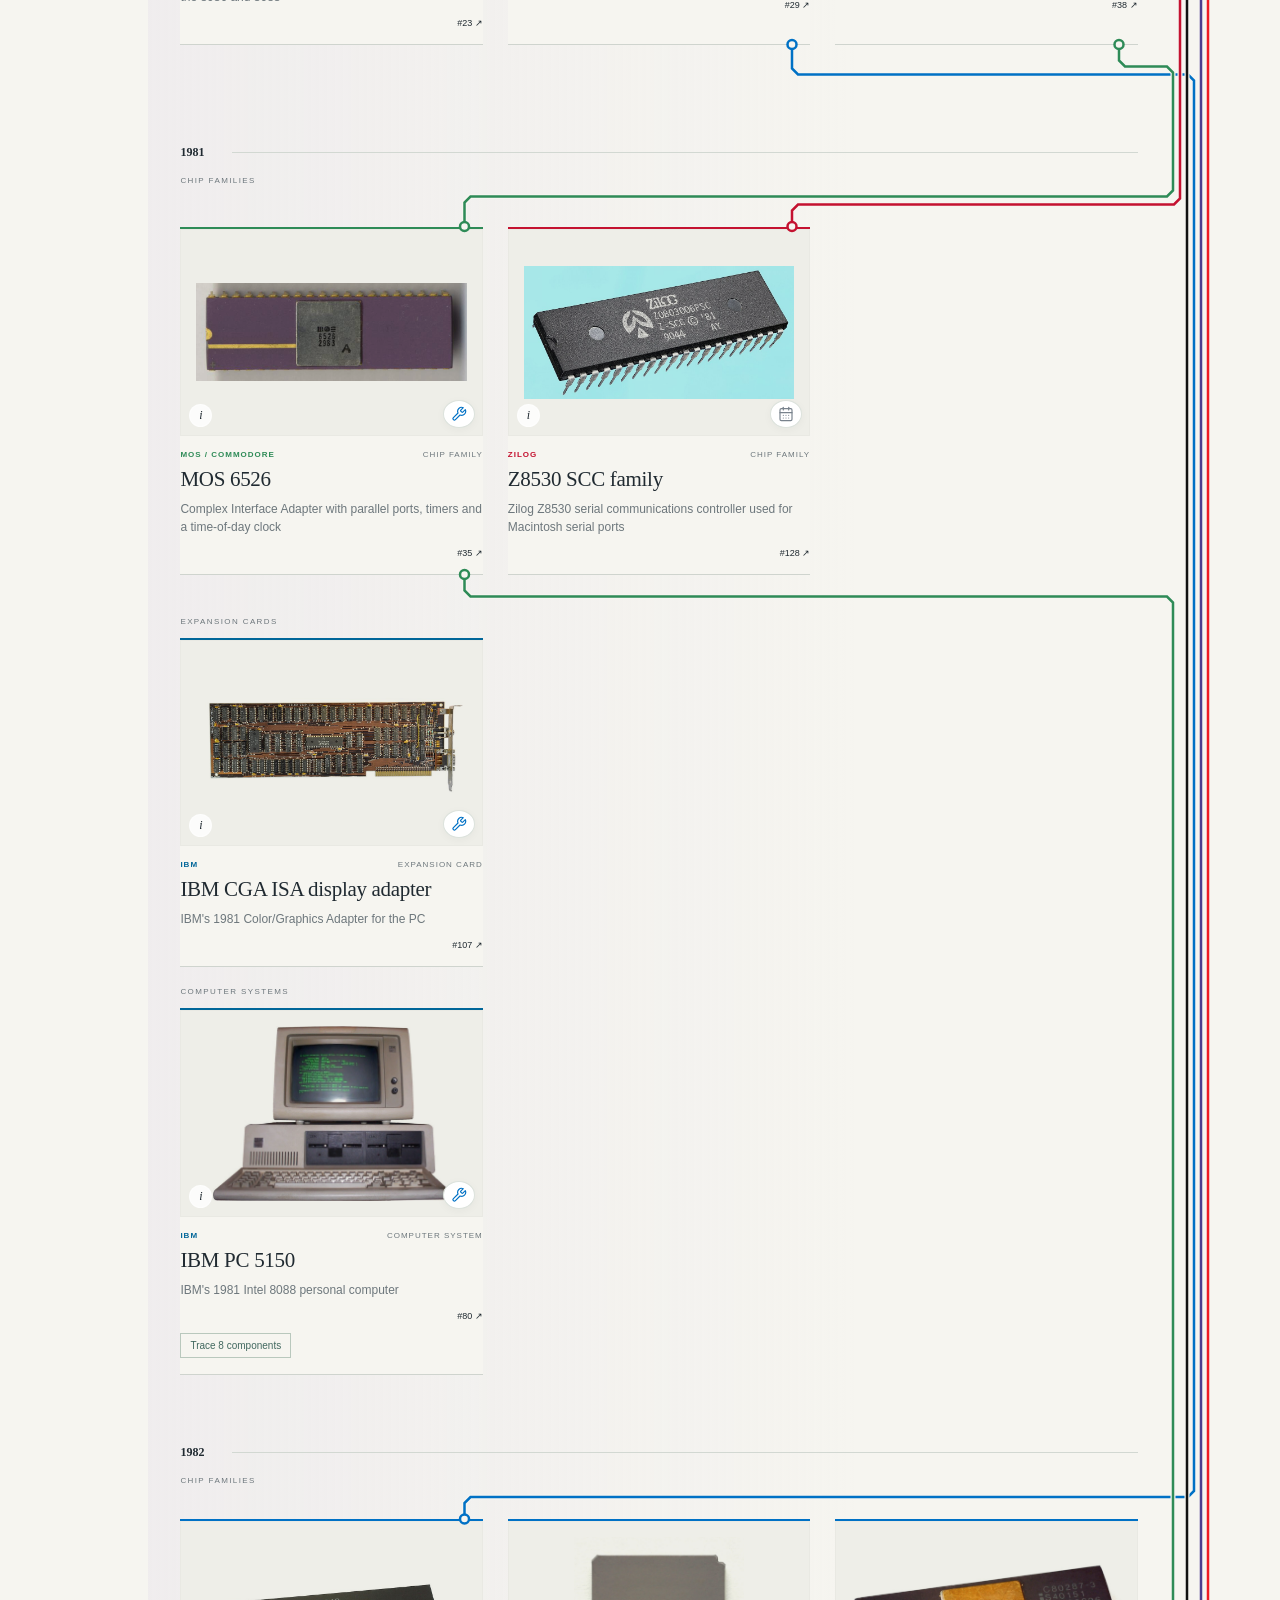
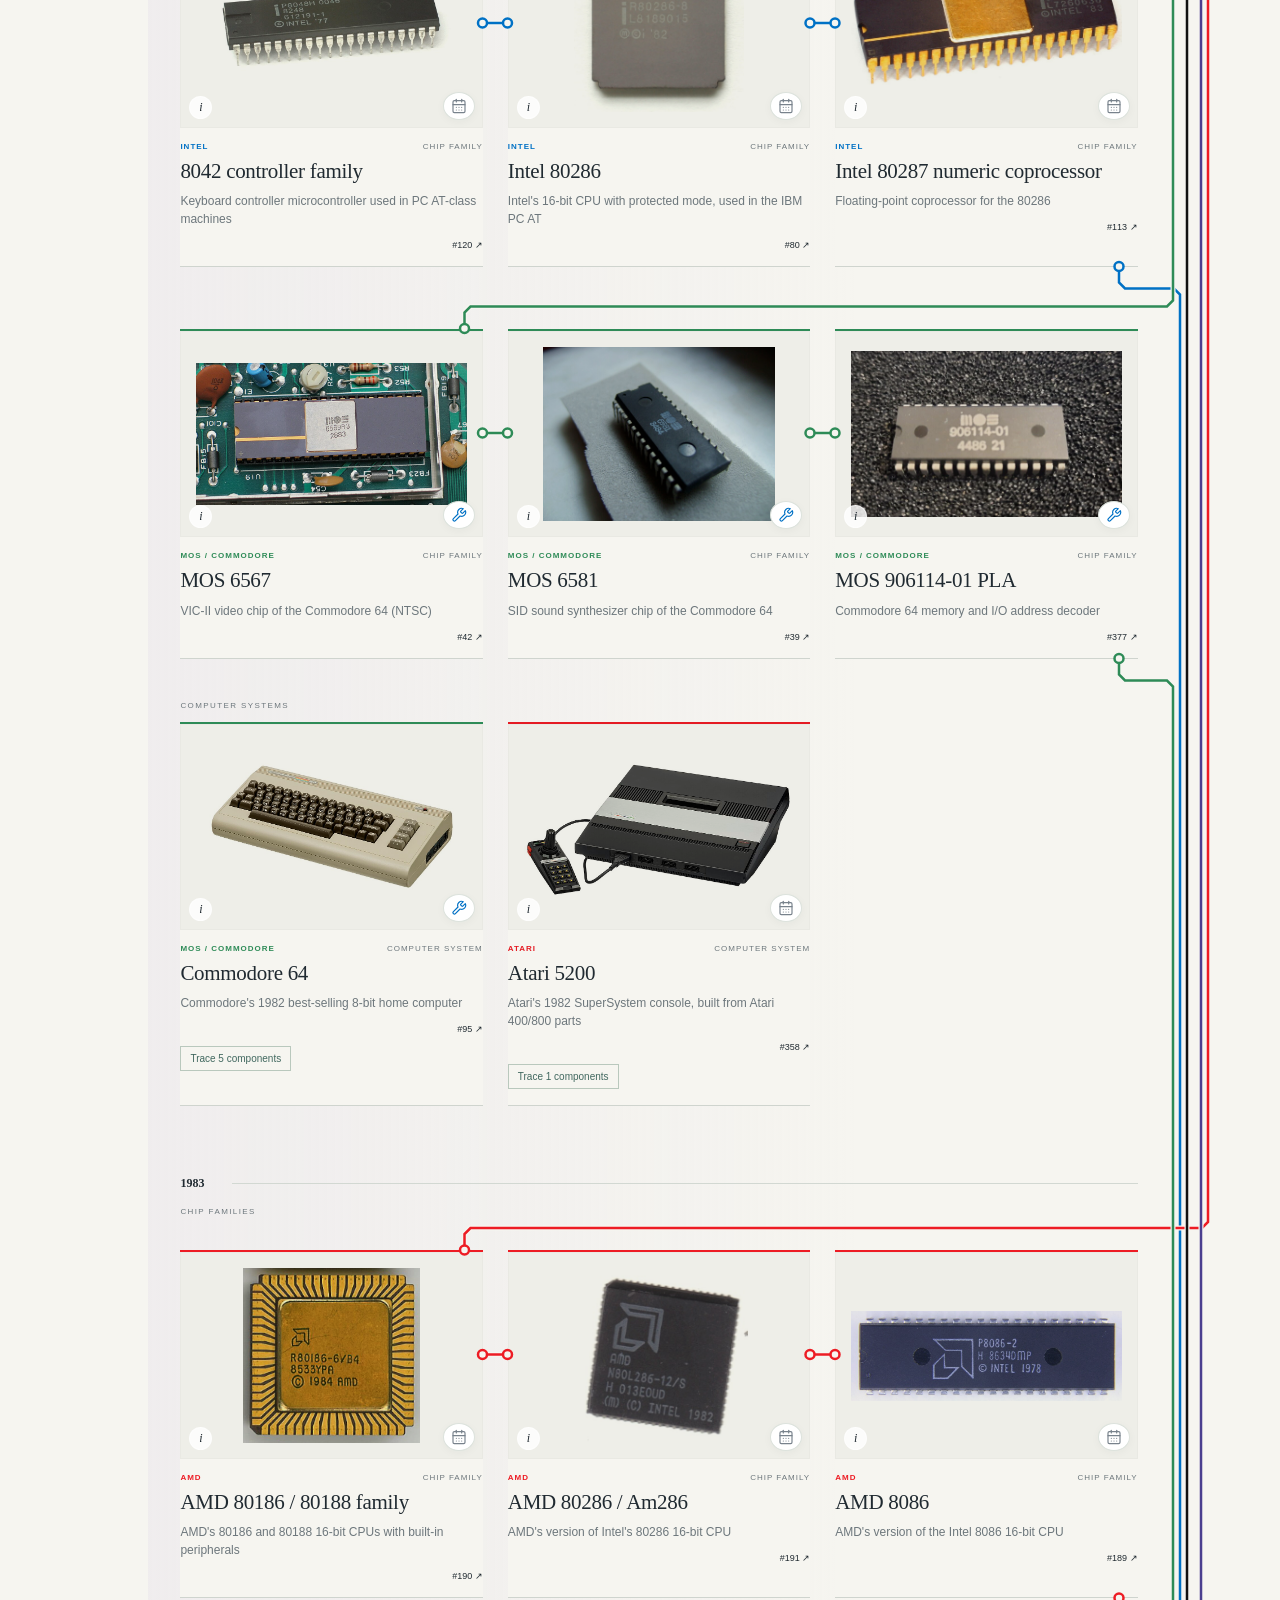
==== commit ac9b7c76: "website: add logo, new chip and system photos; drop photo license rules - Add assets/logo.svg and th" ====
--- a/index.html
+++ b/index.html
@@ -1,13 +1,13 @@
 <!doctype html>
 <!-- Generated from templates/index.html and data/ui.json; run node scripts/render-site.mjs. -->
 <html lang="en">
-<head><meta charset="utf-8"><meta name="viewport" content="width=device-width,initial-scale=1"><meta name="description" content="A living timeline of classic chips, computers and expansion cards being rebuilt in SystemVerilog, Rust and FPGA hardware."><meta name="theme-color" content="#f6f5f0"><title>AI Engineer — A history worth rebuilding</title><link rel="stylesheet" href="assets/timeline.css"><script type="module" src="assets/timeline.js"></script></head>
+<head><meta charset="utf-8"><meta name="viewport" content="width=device-width,initial-scale=1"><meta name="description" content="A living timeline of classic chips, computers and expansion cards being rebuilt in SystemVerilog, Rust and FPGA hardware."><meta name="theme-color" content="#f6f5f0"><title>AI Engineer — A history worth rebuilding</title><link rel="icon" type="image/svg+xml" href="assets/logo.svg"><link rel="stylesheet" href="assets/timeline.css"><script type="module" src="assets/timeline.js"></script></head>
 <body>
 <a class="skip" href="#timeline">Skip to the timeline</a>
-<header class="masthead"><a class="wordmark" href="#top"><span class="brand-symbol" aria-hidden="true">ai<span>_</span></span><span>AI ENGINEER<small>THE RECONSTRUCTION PROJECT</small></span></a><nav aria-label="Main navigation"><a href="#timeline" class="current">Timeline</a><a href="https://github.com/hevangel/ai_engineer" target="_blank" rel="noopener">Source ↗</a><button id="legend-toggle" aria-expanded="false" aria-controls="legend">Status guide <span aria-hidden="true">↗</span></button></nav></header>
+<header class="masthead"><a class="wordmark" href="#top"><img class="brand-symbol" src="assets/logo.svg" alt="" width="48" height="48"><span>AI ENGINEER<small>THE RECONSTRUCTION PROJECT</small></span></a><nav aria-label="Main navigation"><a href="#timeline" class="current">Timeline</a><a href="https://github.com/hevangel/ai_engineer" target="_blank" rel="noopener">Source ↗</a><button id="legend-toggle" aria-expanded="false" aria-controls="legend">Status guide <span aria-hidden="true">↗</span></button></nav></header>
 <main id="top">
-<section class="intro"><div class="intro-top"><div class="eyebrow"><span class="live-dot"></span> A LIVING ARCHIVE · 1959 ONWARD</div><div class="view-switch" role="group" aria-label="Choose hardware or software view"><button id="view-hardware" aria-pressed="true">Hardware</button><button id="view-software" aria-pressed="false">Software</button></div></div><h1>A history worth<br><em>rebuilding.</em></h1><div class="intro-bottom"><p>Classic silicon. Familiar machines. A new life in<br class="desktop"> SystemVerilog, Rust, and real FPGA hardware.</p><div class="intro-note"><span class="intro-arrow">↓</span><span>FOLLOW THE CONNECTIONS<br><small>From the first bits to the 386 era.</small></span></div></div><div class="archive-stats" aria-live="polite"><span><b id="entry-count">—</b> hardware entries</span><span><b id="company-count">—</b> makers</span><span class="sync-label" id="sync-label" data-unavailable="Archive unavailable">Reading the archive…</span></div></section>
-<section id="legend" class="legend-panel" hidden aria-label="Status legend"><div class="legend-heading"><div><span class="eyebrow">READING THE ARCHIVE</span><h2>Every badge has a meaning.</h2></div><button id="legend-close" aria-label="Close status guide">×</button></div><div id="stage-legend" class="stage-legend"></div><div id="build-legend" class="build-legend"></div><p class="fineprint" id="legend-fineprint"></p></section>
+<section class="intro"><div class="intro-top"><div class="eyebrow"><span class="live-dot"></span> A LIVING ARCHIVE · 1959 ONWARD</div><div class="intro-switches"><button id="view-history" class="history-toggle" aria-pressed="false" title="Show the discrete-logic machines that came before 74-series logic">Discrete era</button><div class="view-switch" role="group" aria-label="Choose hardware or software view"><button id="view-hardware" aria-pressed="true">Hardware</button><button id="view-software" aria-pressed="false">Software</button></div></div></div><h1>A history worth<br><em>rebuilding.</em></h1><div class="intro-bottom"><p>Classic silicon. Familiar machines. A new life in<br class="desktop"> SystemVerilog, Rust, and real FPGA hardware.</p><div class="intro-note"><span class="intro-arrow">↓</span><span>FOLLOW THE CONNECTIONS<br><small>From the first bits to the 386 era.</small></span></div></div><div class="archive-stats" aria-live="polite"><span><b id="entry-count">—</b> hardware entries</span><span><b id="company-count">—</b> makers</span><span class="sync-label" id="sync-label" data-unavailable="Archive unavailable">Reading the archive…</span></div></section>
+<section id="legend" class="legend-panel" hidden aria-label="Status legend"><div class="legend-heading"><div><span class="eyebrow">READING THE ARCHIVE</span><h2>Every badge has a meaning.</h2></div><button id="legend-close" aria-label="Close status guide">×</button></div><div id="stage-legend" class="stage-legend"></div><p class="fineprint" id="legend-fineprint"></p></section>
 <div class="archive-layout"><aside class="time-rail" aria-label="Year navigation"><span class="rail-title">TIME</span><output id="current-year" for="year-scrubber">1959</output><div class="rail-track"><input id="year-scrubber" type="range" min="1959" max="1992" value="1959" aria-label="Scroll to year" aria-orientation="vertical"><div id="year-markers"></div></div><a href="#top" class="back-top" aria-label="Back to top">↑</a></aside>
 <div class="archive"><div class="toolbar"><div class="view-tabs" role="group" aria-label="Hardware category"></div><div class="search-controls"><label class="search"><span aria-hidden="true">⌕</span><input id="search" type="search" placeholder="Find a machine or chip…" aria-label="Search the timeline"></label><label><span class="sr-only">Filter by company</span><select id="company"><option value="all">All makers</option></select></label><label><span class="sr-only">Filter by build stage</span><select id="stage"><option value="all">All stages</option></select></label></div></div>
 <div class="connection-row"><div class="connection-controls" role="group" aria-label="Connection display"><label><input type="checkbox" id="show-makers" checked>Maker lineage</label><label><input type="checkbox" id="show-systems"><span id="system-links-label">All computer links</span></label><label class="computer-picker">Trace a computer<select id="computer"><option value="all">All computers</option></select></label></div><p id="trace-summary" aria-live="polite"></p></div><div class="connection-key" id="connection-key" aria-label="Connection legend"></div><p class="wire-context" id="wire-context"></p><div class="maker-key" id="maker-key" aria-label="Company connection colors"></div><p id="wire-help" class="wire-help"><strong>Navigation:</strong> <span id="wire-help-text">Click a wire or hollow dot to follow it; click a shared bus or CPU wire to choose a connected part. Use Tab and Enter to follow a focused wire. On a wire or selected card, ←/h and →/l move along maker lineage; ↑/k and ↓/j move between chips and computers.</span></p><p class="archive-caption"><span>MAKERS, COMPONENTS &amp; THE MACHINES THEY MAKE.</span><span id="result-count" aria-live="polite"></span></p><div id="error" role="alert" data-load-error-prefix="The archive could not be loaded. Serve this folder over HTTP and check the JSON files. " hidden></div><div class="timeline-scroll" role="region" aria-label="Hardware timeline; scroll horizontally when the wiring is wider than the screen" tabindex="0"><div id="timeline" tabindex="-1"><svg id="connections" role="group" aria-label="Hardware wire navigation" aria-describedby="wire-help"></svg><div id="eras"><div class="loading">Opening the archive…</div></div></div></div><div id="empty" hidden><h2>No hardware matches.</h2><p>Try another maker, stage, or search term.</p><button id="reset">Reset filters</button></div></div></div>
--- a/assets/timeline.css
+++ b/assets/timeline.css
@@ -1,8 +1,8 @@
 @charset "UTF-8";
-:root{--paper:#f6f5f0;--ink:#202a31;--muted:#6d777c;--line:#d9ddd9;--blue:#0071c5;--header:78px;color-scheme:light;font-family:Arial,Helvetica,sans-serif;font-synthesis:none;scroll-behavior:smooth}*{box-sizing:border-box}body{margin:0;background:var(--paper);color:var(--ink)}a{color:inherit;text-decoration:none}button,input,select{font:inherit}button,a,input,select{touch-action:manipulation}button{cursor:pointer}button:focus-visible,a:focus-visible,input:focus-visible,select:focus-visible{outline:3px solid #0071c5;outline-offset:4px}button{color:inherit}button:disabled{cursor:default}button:disabled{opacity:.6}.skip{position:fixed;top:-90px;left:20px;z-index:100;padding:14px;background:#fff}.skip:focus{top:10px}.sr-only{position:absolute;width:1px;height:1px;padding:0;margin:-1px;overflow:hidden;clip:rect(0,0,0,0);white-space:nowrap;border:0}[hidden]{display:none!important}.masthead{position:sticky;top:0;z-index:30;height:var(--header);display:flex;justify-content:space-between;align-items:center;padding:0 5%;background:rgba(246,245,240,.96);border-bottom:1px solid var(--line);backdrop-filter:blur(14px)}.wordmark{display:flex;gap:13px;align-items:center;font-size:15px;font-weight:750;letter-spacing:1.3px}.wordmark small{display:block;font-size:8px;letter-spacing:1.65px;color:var(--muted);margin-top:5px}.brand-symbol{font:bold 31px/1 Georgia,serif;letter-spacing:-3px;background:var(--ink);color:var(--paper);padding:5px 8px 10px 6px}.brand-symbol span{color:#5bb2e5}.masthead nav{display:flex;gap:30px;align-items:center;font-size:12px}.masthead nav button{background:none;border:0;padding:11px 0}.masthead .current{border-bottom:2px solid var(--ink);padding:28px 0}.masthead nav button span{margin-left:12px}.intro{max-width:1400px;margin:0 auto;padding:66px 7% 0}.eyebrow{font-size:10px;letter-spacing:2px;font-weight:700;display:flex;align-items:center;gap:10px}.live-dot{height:6px;width:6px;background:#2f7c58;border-radius:50%}h1{font:clamp(56px,6.9vw,104px)/.99 Georgia,'Times New Roman',serif;letter-spacing:-4px;font-weight:400;margin:28px 0 28px}h1 em{font-weight:400;color:#526f5e}.intro-bottom{display:flex;align-items:center;justify-content:space-between;gap:30px;padding-bottom:35px}.intro-bottom p{font-size:15px;line-height:1.8;color:#5b676b;margin:0}.intro-note{display:flex;gap:17px;align-items:center;font-size:9px;letter-spacing:1.4px;line-height:1.8}.intro-note small{font-size:11px;color:var(--muted);letter-spacing:0}.intro-arrow{font-size:33px;font-family:Georgia,serif}.archive-stats{display:flex;gap:30px;padding:20px 0;border-top:1px solid var(--line);font-size:11px;color:var(--muted)}.archive-stats b{color:var(--ink);font-size:15px;margin-right:5px}.sync-label{margin-left:auto;font-size:10px}.legend-panel{max-width:1190px;margin:24px auto 40px;border:1px solid var(--line);padding:28px 32px;background:#fff}.legend-heading{display:flex;justify-content:space-between;align-items:start}.legend-heading h2{font:30px Georgia,serif}.legend-heading button,#info-close{border:0;background:transparent;font-size:26px}.stage-legend{display:grid;grid-template-columns:repeat(3,1fr);gap:24px}.legend-item{display:flex;gap:12px;align-items:start}.legend-item strong{display:block;font-size:12px}.legend-item p{font-size:11px;color:var(--muted);line-height:1.6;margin:6px 0}.stage-symbol{color:var(--stage);width:26px;display:flex;justify-content:center}.stage-icon{width:16px;height:16px;fill:none;stroke:currentColor;stroke-width:1.75;stroke-linecap:round;stroke-linejoin:round;flex:none}.stage-symbol .stage-icon{width:22px;height:22px}.build-legend-item{display:flex;align-items:center;gap:7px}.build-legend-icon{color:var(--stage);display:flex}.build-legend-icon .stage-icon{width:18px;height:18px}.legend-panel>p{font-size:12px;line-height:1.8}.legend-panel .fineprint{color:var(--muted);font-size:11px}.build-legend{display:flex;gap:25px;font-size:12px}.archive-layout{display:grid;grid-template-columns:110px minmax(0,1fr);max-width:1440px;margin:20px auto 0;padding-right:5%}.time-rail{position:sticky;top:100px;height:calc(100vh - 130px);max-height:690px;align-self:start;display:flex;flex-direction:column;align-items:center;gap:14px;color:var(--muted)}.rail-title{font-size:9px;letter-spacing:2px}.time-rail output{font:bold 18px Georgia,serif;color:var(--ink)}.rail-track{position:relative;flex:1;min-height:130px;display:flex;justify-content:center;width:70px}.rail-track input{writing-mode:vertical-lr;direction:ltr;appearance:none;width:3px;height:100%;background:#cfd5d1;margin:0 0 0 -18px;border:0;cursor:ns-resize;position:relative;z-index:2}.rail-track input::-webkit-slider-thumb{appearance:none;background:var(--ink);height:24px;width:9px;border-radius:2px;box-shadow:0 0 0 4px var(--paper)}.rail-track input::-moz-range-thumb{background:var(--ink);height:24px;width:9px;border:0;border-radius:2px}#year-markers{position:absolute;inset:0 0 0 38px;pointer-events:none}.year-marker{position:absolute;left:0;font-size:9px;color:var(--muted);background:none;border:0;padding:0;pointer-events:auto;transform:translateY(-50%)}.back-top{font-size:23px;line-height:32px}.archive{min-width:0}.toolbar{position:sticky;top:var(--header);z-index:20;background:var(--paper);display:flex;justify-content:space-between;gap:10px;align-items:center;padding:15px 0;border-top:1px solid var(--line);border-bottom:1px solid var(--line);flex-wrap:wrap}.view-tabs{display:flex;gap:5px}.view-tabs button{background:none;border:0;font-size:11px;color:var(--muted);padding:10px 12px;white-space:nowrap}.view-tabs button.selected{background:var(--ink);color:#fff}.search-controls{display:flex;gap:7px;align-items:center}.search{display:flex;gap:8px;align-items:center;padding:6px 10px;border:1px solid var(--line);background:#fff}.search span{font-size:20px;line-height:17px}.search input{width:155px;border:0;background:transparent;font-size:10px;padding:3px;outline-offset:5px}.search-controls select{background:transparent;border:1px solid var(--line);font-size:10px;padding:9px;max-width:135px}.maker-key{display:flex;gap:13px;flex-wrap:wrap;padding:19px 0 16px;line-height:1.5}.maker-button{display:flex;gap:5px;align-items:center;font-size:9px;border:0;background:none;padding:0;color:#5a646b}.maker-button i{display:inline-block;width:13px;height:2px;background:var(--company)}.maker-button.active{color:#111;font-weight:700;text-decoration:underline;text-underline-offset:4px}.archive-caption{display:flex;justify-content:space-between;font-size:9px;letter-spacing:1px;color:var(--muted);margin:0;padding-bottom:18px}.archive-caption span:last-child{font-size:8px;letter-spacing:1.5px}#timeline{position:relative;isolation:isolate;min-height:150px;scroll-margin-top:170px}#connections{position:absolute;top:0;left:0;width:100%;height:100%;z-index:1;pointer-events:none;overflow:visible}.era{position:relative;padding:0 24px 50px 32px;border-top:1px solid #cbd2ce;isolation:auto;background:linear-gradient(90deg,rgba(222,231,218,.35),rgba(246,245,240,0) 70%)}.era[data-era="8"]{background:linear-gradient(90deg,rgba(218,230,235,.35),transparent 70%)}.era[data-era="16"]{background:linear-gradient(90deg,rgba(228,223,234,.35),transparent 70%)}.era[data-era="32"]{background:linear-gradient(90deg,rgba(234,224,213,.4),transparent 70%)}.era[data-era="undated"]{background:linear-gradient(90deg,rgba(226,227,224,.5),transparent 70%)}.era-header{display:flex;align-items:center;justify-content:space-between;position:relative;z-index:2;padding:26px 0 24px;gap:20px}.era-header h2{font:25px/1.2 Georgia,serif;margin:6px 0}.era-label{font-size:9px;letter-spacing:1.4px;text-transform:uppercase;color:var(--muted)}.era-number{font:90px/.9 Georgia,serif;color:#d6ded5;letter-spacing:-5px;white-space:nowrap;opacity:.75}.era[data-era="8"] .era-number{color:#cfdee3}.era[data-era="16"] .era-number{color:#dcd5e3}.era[data-era="32"] .era-number{color:#e2d6c7}.era-number small{font:11px Arial,sans-serif;letter-spacing:1px;margin-left:6px}.year-block{position:relative;scroll-margin-top:155px;padding:0 0 25px}.year-heading{display:flex;align-items:center;gap:12px;margin:12px 0 16px;position:relative;z-index:2}.year-heading span{font:bold 12px Georgia,serif;min-width:40px}.year-heading i{height:1px;background:#d2d8d2;flex:1}.year-grid{display:grid;grid-template-columns:repeat(3,minmax(0,1fr));gap:28px 25px;position:relative}.hardware{min-width:0;z-index:3;background:var(--paper);border-bottom:1px solid #cfd4ce;padding-bottom:16px;position:relative}.photo-wrap{position:relative;aspect-ratio:1.45;background:#eeeee8;border-top:2px solid var(--company);overflow:hidden}.photo-wrap img{width:100%;height:100%;object-fit:contain;mix-blend-mode:multiply;padding:16px;transition:transform .35s}.hardware:hover .photo-wrap img{transform:scale(1.035)}.photo-wrap:after{content:"";position:absolute;inset:0;border:1px solid #00000005;pointer-events:none}.info-button{position:absolute;left:9px;bottom:9px;z-index:4;border:1px solid #fff8;background:#ffffffcf;width:23px;height:23px;font:italic 12px Georgia,serif;border-radius:50%}.info-button:hover{background:#fff}.status-badges{position:absolute;right:8px;bottom:8px;display:flex;gap:4px;z-index:4;align-items:center}.badge{display:flex;align-items:center;justify-content:center;min-width:28px;height:28px;padding:0 7px;background:#fff;color:var(--stage,#53636b);border:1px solid #dce2dc;border-radius:50%;box-shadow:0 2px 8px #22332a0a;font-size:17px;cursor:help}.build-badge{font-size:12px}.entry-meta{display:flex;justify-content:space-between;margin-top:14px;font-size:8px;letter-spacing:1px;text-transform:uppercase;color:var(--muted);gap:10px}.entry-meta .maker{color:var(--company);font-weight:700}.hardware h3{font:21px/1.2 Georgia,serif;letter-spacing:-.3px;margin:8px 0}.hardware h3 a:hover{text-decoration:underline;text-decoration-thickness:1px;text-underline-offset:4px}.hardware p{font-size:10px;line-height:1.65;color:var(--muted);margin:0}.entry-footer{display:flex;gap:6px;justify-content:flex-end;align-items:center;margin-top:12px;font-size:9px;color:var(--muted)}.entry-footer a{color:var(--ink)}.entry-footer a:hover{text-decoration:underline}.info-photo .representative{color:#8a7560}.loading,#empty{padding:70px 20px;color:var(--muted);font-family:Georgia,serif}#empty button{padding:10px 15px;border:1px solid var(--line);background:#fff}#error{padding:25px;border:1px solid #d5a498;background:#fff5f0;margin:20px 0;font-size:13px;line-height:1.7}footer{max-width:1280px;margin:30px auto 0;padding:50px 6% 60px;display:flex;justify-content:space-between;border-top:1px solid var(--line)}.footer-brand{font-size:12px;font-weight:700;letter-spacing:2px}footer p{font-size:11px;line-height:1.9;color:var(--muted)}footer a{font-size:12px}dialog{max-width:540px;width:90%;border:1px solid var(--line);padding:32px;background:var(--paper);color:var(--ink)}dialog::backdrop{background:#1f2a3166;backdrop-filter:blur(3px)}dialog h2{font:28px Georgia,serif}#info-close{position:absolute;right:16px;top:10px}#info-body{font-size:12px;line-height:1.8;overflow-wrap:anywhere}#info-body a{text-decoration:underline;text-underline-offset:3px}.info-photo img{width:100%;max-height:240px;object-fit:contain;margin:10px 0}
+:root{--paper:#f6f5f0;--ink:#202a31;--muted:#6d777c;--line:#d9ddd9;--blue:#0071c5;--header:78px;color-scheme:light;font-family:Arial,Helvetica,sans-serif;font-synthesis:none;scroll-behavior:smooth}*{box-sizing:border-box}body{margin:0;background:var(--paper);color:var(--ink)}a{color:inherit;text-decoration:none}button,input,select{font:inherit}button,a,input,select{touch-action:manipulation}button{cursor:pointer}button:focus-visible,a:focus-visible,input:focus-visible,select:focus-visible{outline:3px solid #0071c5;outline-offset:4px}button{color:inherit}button:disabled{cursor:default}button:disabled{opacity:.6}.skip{position:fixed;top:-90px;left:20px;z-index:100;padding:14px;background:#fff}.skip:focus{top:10px}.sr-only{position:absolute;width:1px;height:1px;padding:0;margin:-1px;overflow:hidden;clip:rect(0,0,0,0);white-space:nowrap;border:0}[hidden]{display:none!important}.masthead{position:sticky;top:0;z-index:30;height:var(--header);display:flex;justify-content:space-between;align-items:center;padding:0 5%;background:rgba(246,245,240,.96);border-bottom:1px solid var(--line);backdrop-filter:blur(14px)}.wordmark{display:flex;gap:13px;align-items:center;font-size:15px;font-weight:750;letter-spacing:1.3px}.wordmark small{display:block;font-size:8px;letter-spacing:1.65px;color:var(--muted);margin-top:5px}.brand-symbol{display:block;width:48px;height:48px}.masthead nav{display:flex;gap:30px;align-items:center;font-size:12px}.masthead nav button{background:none;border:0;padding:11px 0}.masthead .current{border-bottom:2px solid var(--ink);padding:28px 0}.masthead nav button span{margin-left:12px}.intro{max-width:1400px;margin:0 auto;padding:66px 7% 0}.eyebrow{font-size:10px;letter-spacing:2px;font-weight:700;display:flex;align-items:center;gap:10px}.live-dot{height:6px;width:6px;background:#2f7c58;border-radius:50%}h1{font:clamp(56px,6.9vw,104px)/.99 Georgia,'Times New Roman',serif;letter-spacing:-4px;font-weight:400;margin:28px 0 28px}h1 em{font-weight:400;color:#526f5e}.intro-bottom{display:flex;align-items:center;justify-content:space-between;gap:30px;padding-bottom:35px}.intro-bottom p{font-size:15px;line-height:1.8;color:#5b676b;margin:0}.intro-note{display:flex;gap:17px;align-items:center;font-size:9px;letter-spacing:1.4px;line-height:1.8}.intro-note small{font-size:11px;color:var(--muted);letter-spacing:0}.intro-arrow{font-size:33px;font-family:Georgia,serif}.archive-stats{display:flex;gap:30px;padding:20px 0;border-top:1px solid var(--line);font-size:11px;color:var(--muted)}.archive-stats b{color:var(--ink);font-size:15px;margin-right:5px}.sync-label{margin-left:auto;font-size:10px}.legend-panel{max-width:1190px;margin:24px auto 40px;border:1px solid var(--line);padding:28px 32px;background:#fff}.legend-heading{display:flex;justify-content:space-between;align-items:start}.legend-heading h2{font:30px Georgia,serif}.legend-heading button,#info-close{border:0;background:transparent;font-size:26px}.stage-legend{display:grid;grid-template-columns:repeat(3,1fr);gap:24px}.legend-item{display:flex;gap:12px;align-items:start}.legend-item strong{display:block;font-size:12px}.legend-item p{font-size:11px;color:var(--muted);line-height:1.6;margin:6px 0}.stage-symbol{color:var(--stage);width:26px;display:flex;justify-content:center}.stage-icon{width:16px;height:16px;fill:none;stroke:currentColor;stroke-width:1.75;stroke-linecap:round;stroke-linejoin:round;flex:none}.stage-symbol .stage-icon{width:22px;height:22px}.legend-panel>p{font-size:12px;line-height:1.8}.legend-panel .fineprint{color:var(--muted);font-size:11px}.archive-layout{display:grid;grid-template-columns:110px minmax(0,1fr);max-width:1440px;margin:20px auto 0;padding-right:5%}.time-rail{position:sticky;top:100px;height:calc(100vh - 130px);max-height:690px;align-self:start;display:flex;flex-direction:column;align-items:center;gap:14px;color:var(--muted)}.rail-title{font-size:9px;letter-spacing:2px}.time-rail output{font:bold 18px Georgia,serif;color:var(--ink)}.rail-track{position:relative;flex:1;min-height:130px;display:flex;justify-content:center;width:70px}.rail-track input{writing-mode:vertical-lr;direction:ltr;appearance:none;width:3px;height:100%;background:#cfd5d1;margin:0 0 0 -18px;border:0;cursor:ns-resize;position:relative;z-index:2}.rail-track input::-webkit-slider-thumb{appearance:none;background:var(--ink);height:24px;width:9px;border-radius:2px;box-shadow:0 0 0 4px var(--paper)}.rail-track input::-moz-range-thumb{background:var(--ink);height:24px;width:9px;border:0;border-radius:2px}#year-markers{position:absolute;inset:0 0 0 38px;pointer-events:none}.year-marker{position:absolute;left:0;font-size:9px;color:var(--muted);background:none;border:0;padding:0;pointer-events:auto;transform:translateY(-50%)}.back-top{font-size:23px;line-height:32px}.archive{min-width:0}.toolbar{position:sticky;top:var(--header);z-index:20;background:var(--paper);display:flex;justify-content:space-between;gap:10px;align-items:center;padding:15px 0;border-top:1px solid var(--line);border-bottom:1px solid var(--line);flex-wrap:wrap}.view-tabs{display:flex;gap:5px}.view-tabs button{background:none;border:0;font-size:11px;color:var(--muted);padding:10px 12px;white-space:nowrap}.view-tabs button.selected{background:var(--ink);color:#fff}.search-controls{display:flex;gap:7px;align-items:center}.search{display:flex;gap:8px;align-items:center;padding:6px 10px;border:1px solid var(--line);background:#fff}.search span{font-size:20px;line-height:17px}.search input{width:155px;border:0;background:transparent;font-size:10px;padding:3px;outline-offset:5px}.search-controls select{background:transparent;border:1px solid var(--line);font-size:10px;padding:9px;max-width:135px}.maker-key{display:flex;gap:13px;flex-wrap:wrap;padding:19px 0 16px;line-height:1.5}.maker-button{display:flex;gap:5px;align-items:center;font-size:9px;border:0;background:none;padding:0;color:#5a646b}.maker-button i{display:inline-block;width:13px;height:2px;background:var(--company)}.maker-button.active{color:#111;font-weight:700;text-decoration:underline;text-underline-offset:4px}.archive-caption{display:flex;justify-content:space-between;font-size:9px;letter-spacing:1px;color:var(--muted);margin:0;padding-bottom:18px}.archive-caption span:last-child{font-size:8px;letter-spacing:1.5px}#timeline{position:relative;isolation:isolate;min-height:150px;scroll-margin-top:170px}#connections{position:absolute;top:0;left:0;width:100%;height:100%;z-index:1;pointer-events:none;overflow:visible}.era{position:relative;padding:0 24px 50px 32px;border-top:1px solid #cbd2ce;isolation:auto;background:linear-gradient(90deg,rgba(222,231,218,.35),rgba(246,245,240,0) 70%)}.era[data-era="8"]{background:linear-gradient(90deg,rgba(218,230,235,.35),transparent 70%)}.era[data-era="16"]{background:linear-gradient(90deg,rgba(228,223,234,.35),transparent 70%)}.era[data-era="32"]{background:linear-gradient(90deg,rgba(234,224,213,.4),transparent 70%)}.era[data-era="undated"]{background:linear-gradient(90deg,rgba(226,227,224,.5),transparent 70%)}.era-header{display:flex;align-items:center;justify-content:space-between;position:relative;z-index:2;padding:26px 0 24px;gap:20px}.era-header h2{font:25px/1.2 Georgia,serif;margin:6px 0}.era-label{font-size:9px;letter-spacing:1.4px;text-transform:uppercase;color:var(--muted)}.era-number{font:90px/.9 Georgia,serif;color:#d6ded5;letter-spacing:-5px;white-space:nowrap;opacity:.75}.era[data-era="8"] .era-number{color:#cfdee3}.era[data-era="16"] .era-number{color:#dcd5e3}.era[data-era="32"] .era-number{color:#e2d6c7}.era-number small{font:11px Arial,sans-serif;letter-spacing:1px;margin-left:6px}.year-block{position:relative;scroll-margin-top:155px;padding:0 0 25px}.year-heading{display:flex;align-items:center;gap:12px;margin:12px 0 16px;position:relative;z-index:2}.year-heading span{font:bold 12px Georgia,serif;min-width:40px}.year-heading i{height:1px;background:#d2d8d2;flex:1}.year-grid{display:grid;grid-template-columns:repeat(3,minmax(0,1fr));gap:28px 25px;position:relative}.hardware{min-width:0;z-index:3;background:var(--paper);border-bottom:1px solid #cfd4ce;padding-bottom:16px;position:relative}.photo-wrap{position:relative;aspect-ratio:1.45;background:#eeeee8;border-top:2px solid var(--company);overflow:hidden}.photo-wrap img{width:100%;height:100%;object-fit:contain;mix-blend-mode:multiply;padding:16px;transition:transform .35s}.hardware:hover .photo-wrap img{transform:scale(1.035)}.photo-wrap:after{content:"";position:absolute;inset:0;border:1px solid #00000005;pointer-events:none}.info-button{position:absolute;left:9px;bottom:9px;z-index:4;border:1px solid #fff8;background:#ffffffcf;width:23px;height:23px;font:italic 12px Georgia,serif;border-radius:50%}.info-button:hover{background:#fff}.status-badges{position:absolute;right:8px;bottom:8px;display:flex;gap:4px;z-index:4;align-items:center}.badge{display:flex;align-items:center;justify-content:center;min-width:28px;height:28px;padding:0 7px;background:#fff;color:var(--stage,#53636b);border:1px solid #dce2dc;border-radius:50%;box-shadow:0 2px 8px #22332a0a;font-size:17px;cursor:help}.entry-meta{display:flex;justify-content:space-between;margin-top:14px;font-size:8px;letter-spacing:1px;text-transform:uppercase;color:var(--muted);gap:10px}.entry-meta .maker{color:var(--company);font-weight:700}.hardware h3{font:21px/1.2 Georgia,serif;letter-spacing:-.3px;margin:8px 0}.hardware h3 a:hover{text-decoration:underline;text-decoration-thickness:1px;text-underline-offset:4px}.hardware p{font-size:10px;line-height:1.65;color:var(--muted);margin:0}.entry-footer{display:flex;gap:6px;justify-content:flex-end;align-items:center;margin-top:12px;font-size:9px;color:var(--muted)}.entry-footer a{color:var(--ink)}.entry-footer a:hover{text-decoration:underline}.info-photo .representative{color:#8a7560}.loading,#empty{padding:70px 20px;color:var(--muted);font-family:Georgia,serif}#empty button{padding:10px 15px;border:1px solid var(--line);background:#fff}#error{padding:25px;border:1px solid #d5a498;background:#fff5f0;margin:20px 0;font-size:13px;line-height:1.7}footer{max-width:1280px;margin:30px auto 0;padding:50px 6% 60px;display:flex;justify-content:space-between;border-top:1px solid var(--line)}.footer-brand{font-size:12px;font-weight:700;letter-spacing:2px}footer p{font-size:11px;line-height:1.9;color:var(--muted)}footer a{font-size:12px}dialog{max-width:540px;width:90%;border:1px solid var(--line);padding:32px;background:var(--paper);color:var(--ink)}dialog::backdrop{background:#1f2a3166;backdrop-filter:blur(3px)}dialog h2{font:28px Georgia,serif}#info-close{position:absolute;right:16px;top:10px}#info-body{font-size:12px;line-height:1.8;overflow-wrap:anywhere}#info-body a{text-decoration:underline;text-underline-offset:3px}.info-photo img{width:100%;max-height:240px;object-fit:contain;margin:10px 0}
 @media(min-width:1450px){.intro{padding-left:100px;padding-right:100px}.year-grid{gap:32px}.hardware h3{font-size:24px}.photo-wrap{aspect-ratio:1.5}}
 @media(max-width:1100px){.toolbar{align-items:stretch;flex-direction:column}.search-controls{justify-content:space-between}.search{flex:1}.search input{width:100%}.intro{padding-top:45px}.archive-layout{grid-template-columns:85px minmax(0,1fr);padding-right:3%}.year-grid{grid-template-columns:repeat(2,minmax(0,1fr))}.archive-caption span:last-child{display:none}.era{padding-right:15px;padding-left:24px}.sync-label{font-size:9px}}
-@media(max-width:650px){:root{--header:66px}.masthead{padding:0 18px}.wordmark{font-size:11px;gap:9px}.wordmark small{font-size:6px}.brand-symbol{font-size:25px}.masthead nav{gap:14px;font-size:10px}.masthead .current{display:none}.intro{padding:38px 23px 0}h1{font-size:57px;letter-spacing:-2.8px}.intro-bottom{display:block;padding-bottom:22px}.intro-bottom p{font-size:13px}.intro-note{display:none}.archive-stats{gap:16px;flex-wrap:wrap;font-size:9px}.sync-label{margin:0;flex-basis:100%}.archive-layout{grid-template-columns:49px minmax(0,1fr);padding-right:14px;margin-top:10px}.time-rail{top:86px;height:calc(100svh - 110px);width:45px}.time-rail output{font-size:14px}.rail-title{font-size:7px}.rail-track{width:37px}.rail-track input{margin-left:-15px}#year-markers{left:20px}.year-marker{font-size:7px}.toolbar{padding:10px 0}.view-tabs{gap:0;justify-content:space-between}.view-tabs button{font-size:9px;padding:9px 6px}.search-controls{flex-wrap:wrap}.search{flex-basis:100%}.search-controls select{flex:1;max-width:none;padding:8px}.maker-key{gap:10px;padding-top:15px;max-height:74px;overflow:auto}.maker-button{font-size:8px}.archive-caption{font-size:8px;padding-bottom:14px}.era{padding:0 10px 28px 13px}.era-header{padding:20px 0 16px;gap:5px}.era-header h2{font-size:22px;max-width:160px}.era-number{font-size:60px;letter-spacing:-3px}.era-number small{font-size:8px}.era-label{font-size:7px}.year-grid{grid-template-columns:minmax(0,1fr);gap:22px}.photo-wrap{aspect-ratio:1.5}.hardware h3{font-size:23px}.hardware p{font-size:11px}.entry-meta{font-size:9px}.entry-footer{font-size:10px}.stage-legend{grid-template-columns:1fr 1fr;gap:14px}.legend-panel{margin:15px;padding:20px}.legend-heading h2{font-size:25px}.build-legend{gap:12px;flex-wrap:wrap}footer{padding:30px 24px;gap:20px;flex-direction:column}}
+@media(max-width:650px){:root{--header:66px}.masthead{padding:0 18px}.wordmark{font-size:11px;gap:9px}.wordmark small{font-size:6px}.brand-symbol{width:38px;height:38px}.masthead nav{gap:14px;font-size:10px}.masthead .current{display:none}.intro{padding:38px 23px 0}h1{font-size:57px;letter-spacing:-2.8px}.intro-bottom{display:block;padding-bottom:22px}.intro-bottom p{font-size:13px}.intro-note{display:none}.archive-stats{gap:16px;flex-wrap:wrap;font-size:9px}.sync-label{margin:0;flex-basis:100%}.archive-layout{grid-template-columns:49px minmax(0,1fr);padding-right:14px;margin-top:10px}.time-rail{top:86px;height:calc(100svh - 110px);width:45px}.time-rail output{font-size:14px}.rail-title{font-size:7px}.rail-track{width:37px}.rail-track input{margin-left:-15px}#year-markers{left:20px}.year-marker{font-size:7px}.toolbar{padding:10px 0}.view-tabs{gap:0;justify-content:space-between}.view-tabs button{font-size:9px;padding:9px 6px}.search-controls{flex-wrap:wrap}.search{flex-basis:100%}.search-controls select{flex:1;max-width:none;padding:8px}.maker-key{gap:10px;padding-top:15px;max-height:74px;overflow:auto}.maker-button{font-size:8px}.archive-caption{font-size:8px;padding-bottom:14px}.era{padding:0 10px 28px 13px}.era-header{padding:20px 0 16px;gap:5px}.era-header h2{font-size:22px;max-width:160px}.era-number{font-size:60px;letter-spacing:-3px}.era-number small{font-size:8px}.era-label{font-size:7px}.year-grid{grid-template-columns:minmax(0,1fr);gap:22px}.photo-wrap{aspect-ratio:1.5}.hardware h3{font-size:23px}.hardware p{font-size:11px}.entry-meta{font-size:9px}.entry-footer{font-size:10px}.stage-legend{grid-template-columns:1fr 1fr;gap:14px}.legend-panel{margin:15px;padding:20px}.legend-heading h2{font-size:25px}footer{padding:30px 24px;gap:20px;flex-direction:column}}
 @media(prefers-reduced-motion:reduce){:root{scroll-behavior:auto}*,*:before,*:after{transition:none!important;animation:none!important}}
 
 @media(max-width:650px){.maker-key{flex-wrap:nowrap;overflow-x:auto;overflow-y:hidden;max-height:none;scrollbar-width:thin}.maker-button{flex-shrink:0}.search-controls>label:not(.search){flex:1}.search-controls select{width:100%}}
@@ -126,6 +126,7 @@
 .intro-top{display:flex;align-items:center;justify-content:space-between;gap:16px}.view-switch{display:inline-flex;border:1px solid var(--ink);border-radius:999px;overflow:hidden}
 .view-switch button{background:none;border:0;border-radius:0;font-family:inherit;padding:7px 14px;font-size:11px;letter-spacing:.06em;text-transform:uppercase;color:var(--ink);cursor:pointer}
 .view-switch button.selected{background:var(--ink);color:#fff}
+.intro-switches{display:flex;align-items:center;gap:10px}.history-toggle{background:none;border:1px solid var(--ink);border-radius:999px;font-family:inherit;padding:7px 14px;font-size:11px;letter-spacing:.06em;text-transform:uppercase;color:var(--ink);cursor:pointer}.history-toggle[aria-pressed="true"]{background:var(--ink);color:#fff}.history-toggle:focus-visible{outline:2px solid var(--blue);outline-offset:2px}.view-software .history-toggle{display:none}
 .view-switch button:focus-visible{outline:2px solid var(--blue);outline-offset:-3px}
 
 /* Software view */
@@ -188,7 +189,7 @@
 .software-jump:hover{border-color:var(--ink)}
 .software-steps{margin:0;padding-left:20px;font-size:12px;line-height:1.55;color:var(--muted)}
 @media(max-width:900px){.software-row{grid-template-columns:1fr;gap:20px}.software-view{padding:0 16px 40px}.masthead nav{gap:12px}}
-@media(max-width:650px){.masthead nav>a{display:none}.view-switch button{padding:7px 10px;font-size:10px}.masthead nav button#legend-toggle span{display:none}.masthead nav{gap:12px}}
+@media(max-width:650px){.masthead nav>a{display:none}.view-switch button,.history-toggle{padding:7px 10px;font-size:10px}.masthead nav button#legend-toggle span{display:none}.masthead nav{gap:12px}}
 
 .multi-select{position:relative;font-size:10px}
 .multi-select summary{list-style:none;cursor:pointer;border:1px solid var(--line);background:var(--paper);padding:9px 26px 9px 9px;max-width:170px;white-space:nowrap;overflow:hidden;text-overflow:ellipsis;position:relative}
